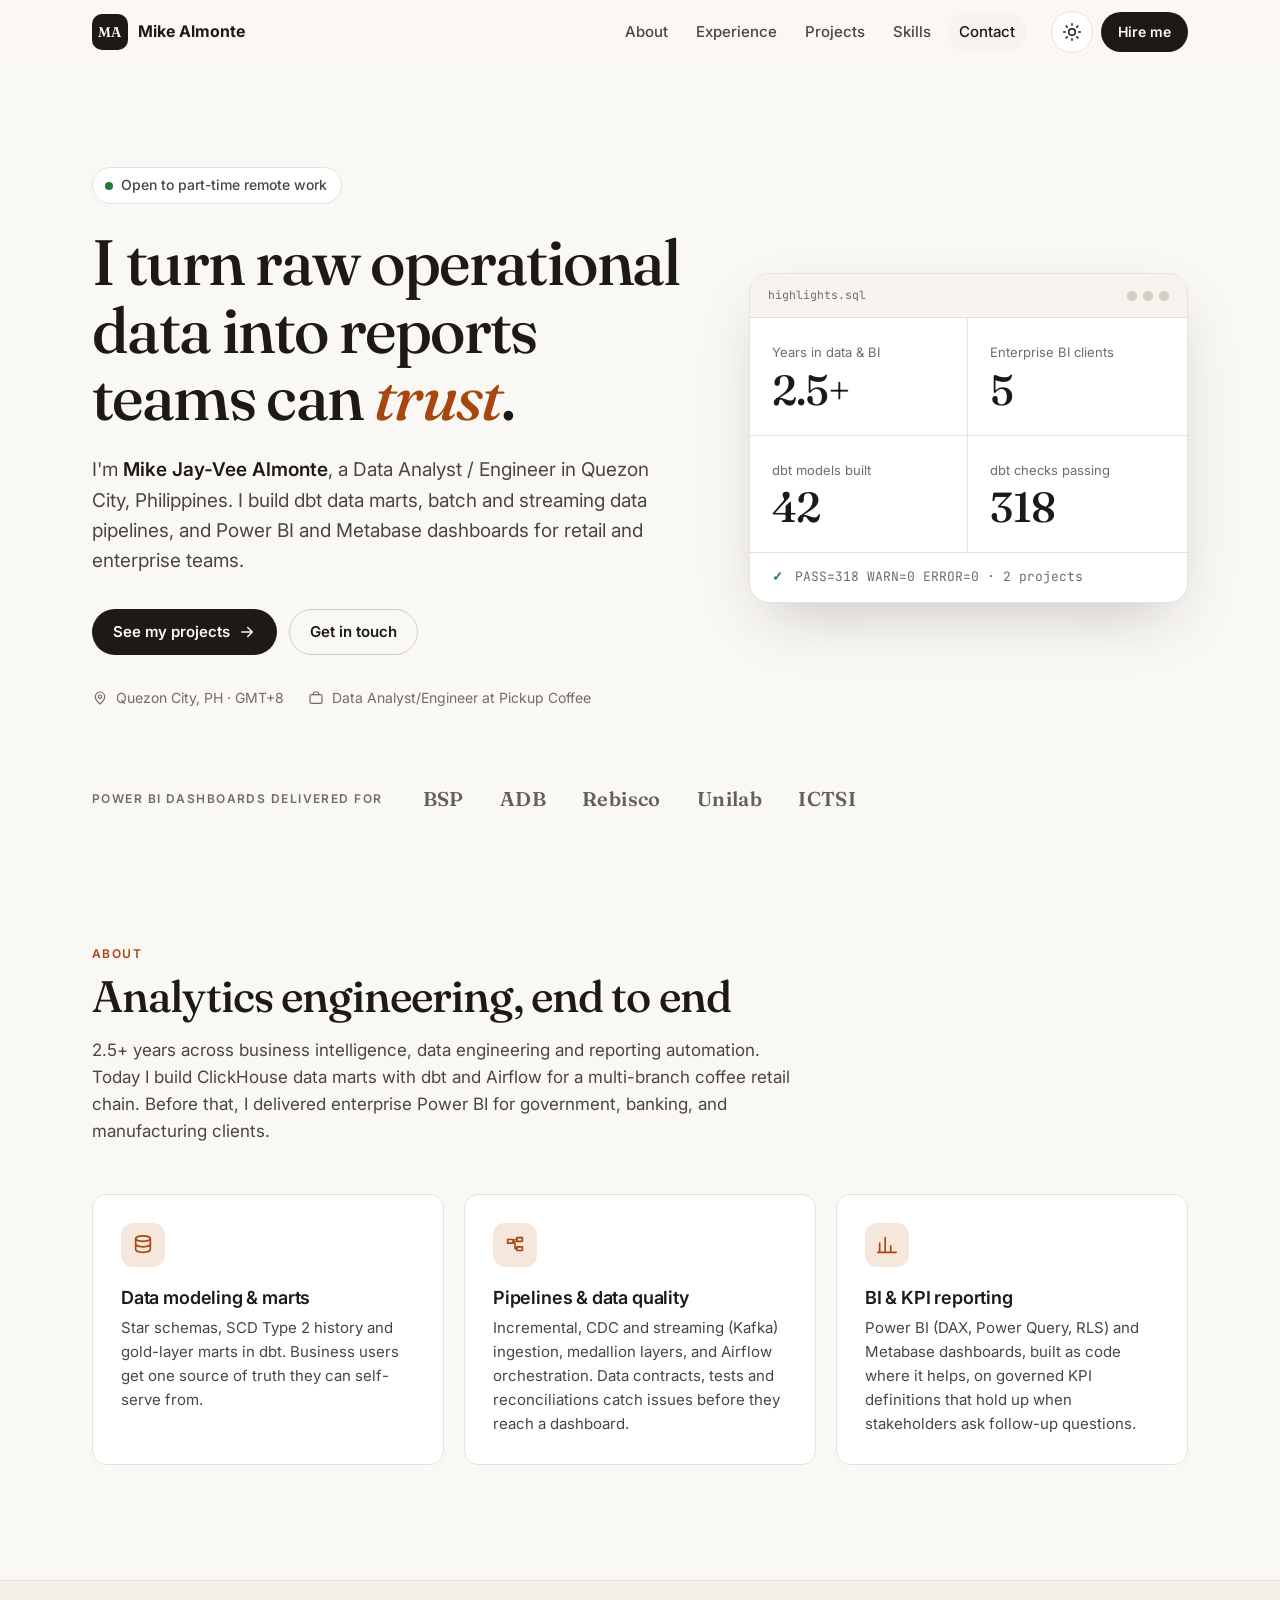
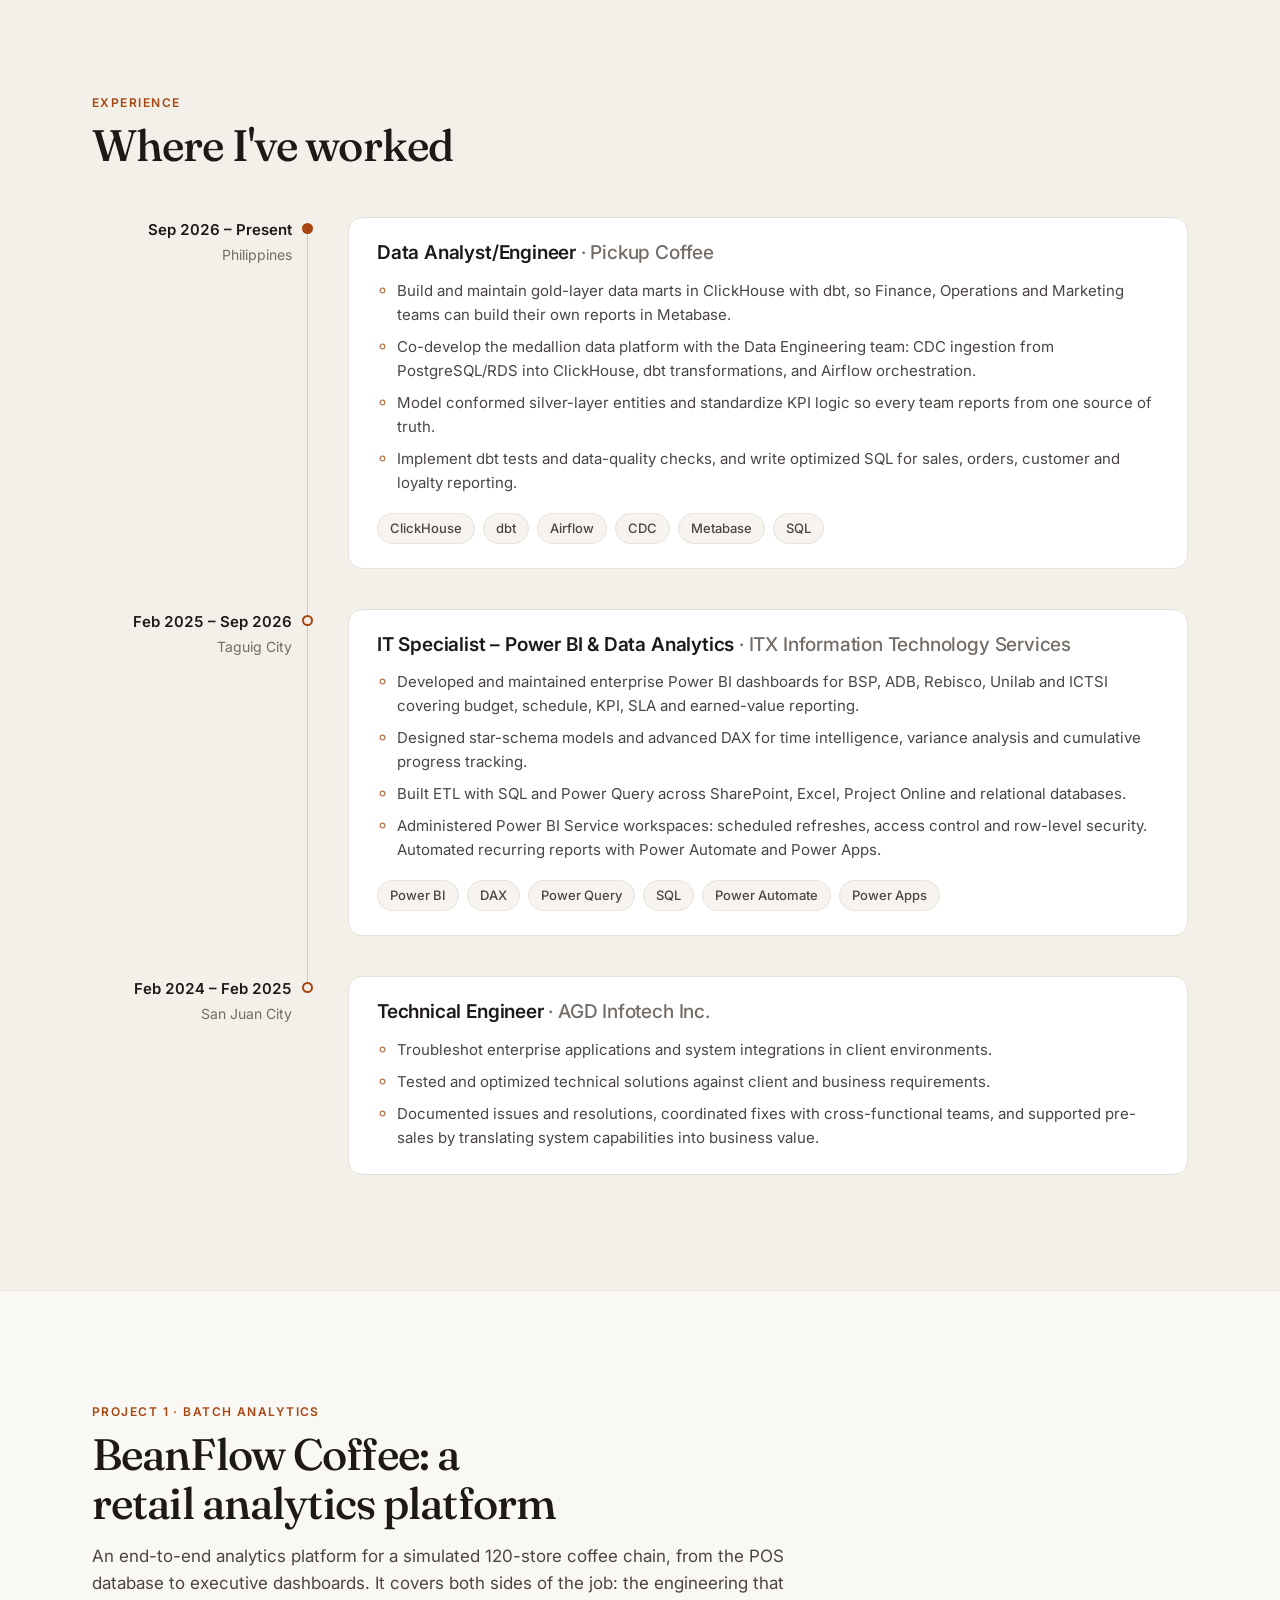
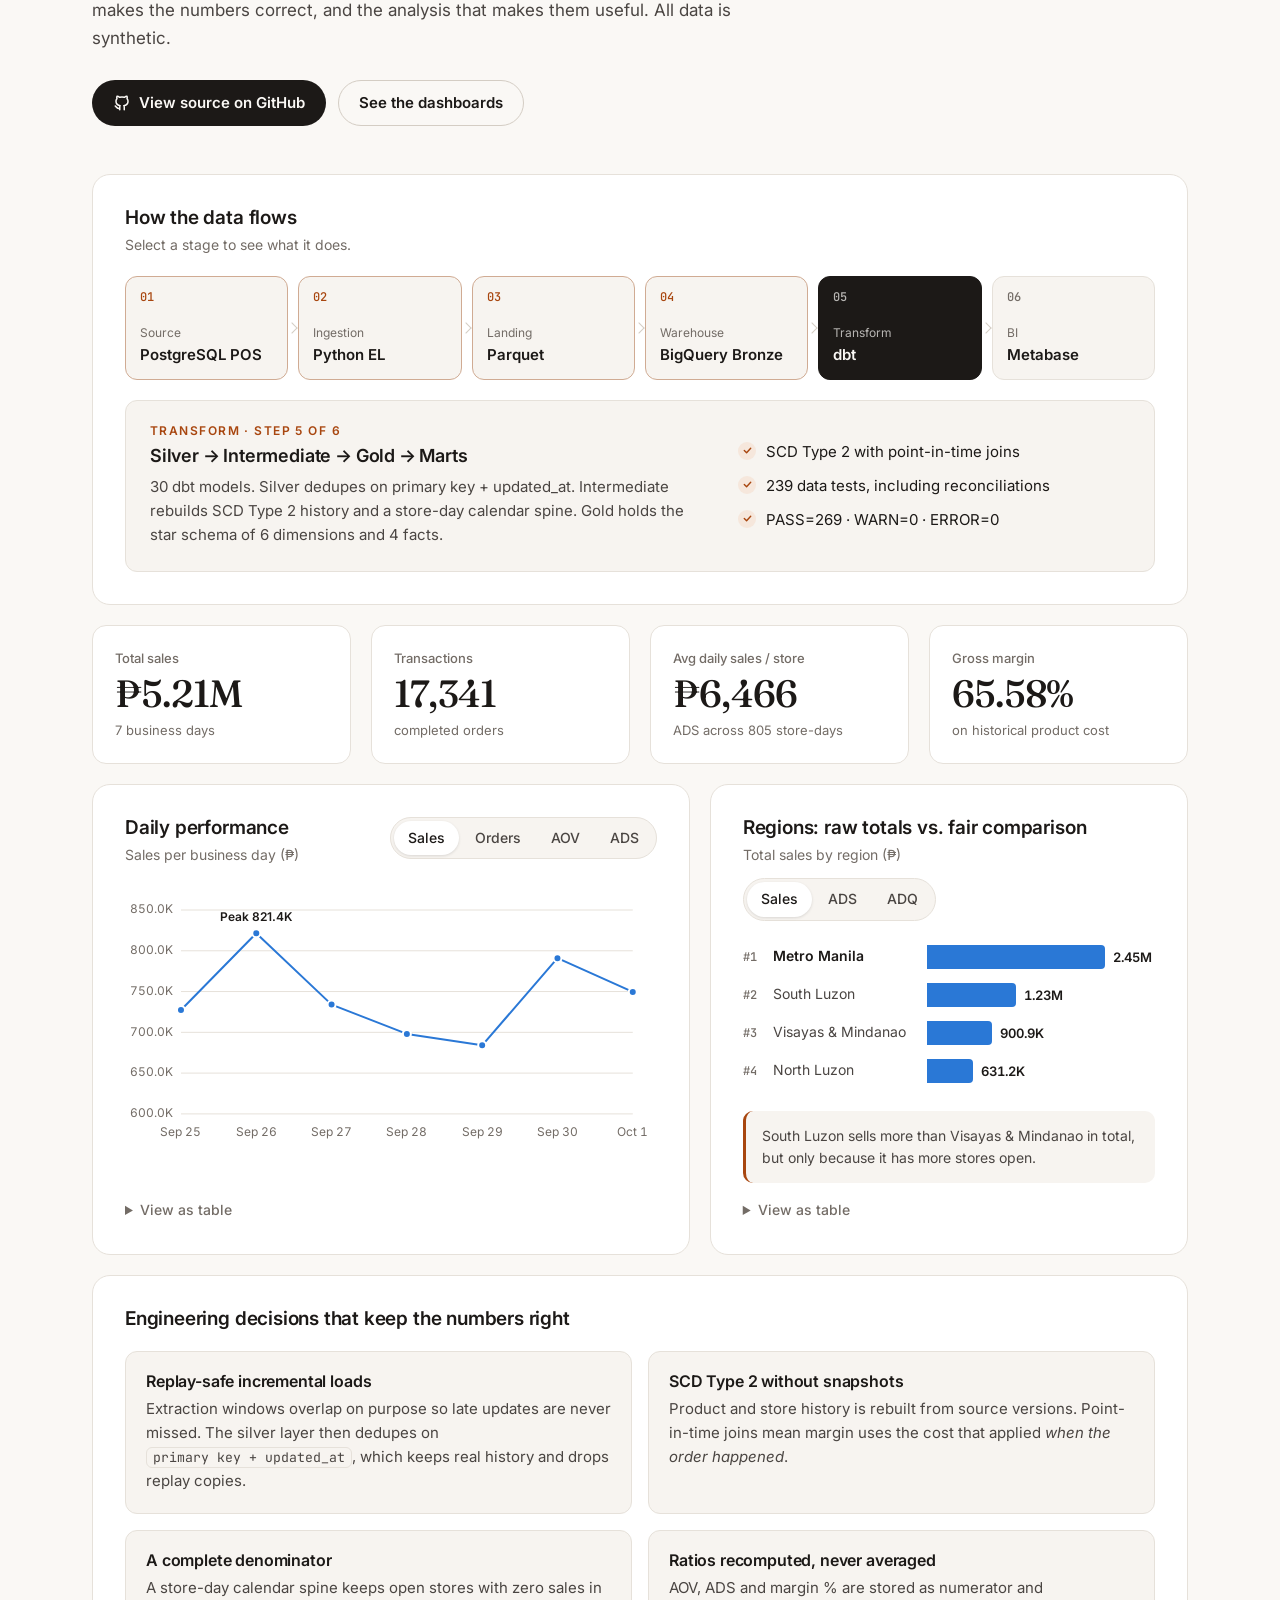
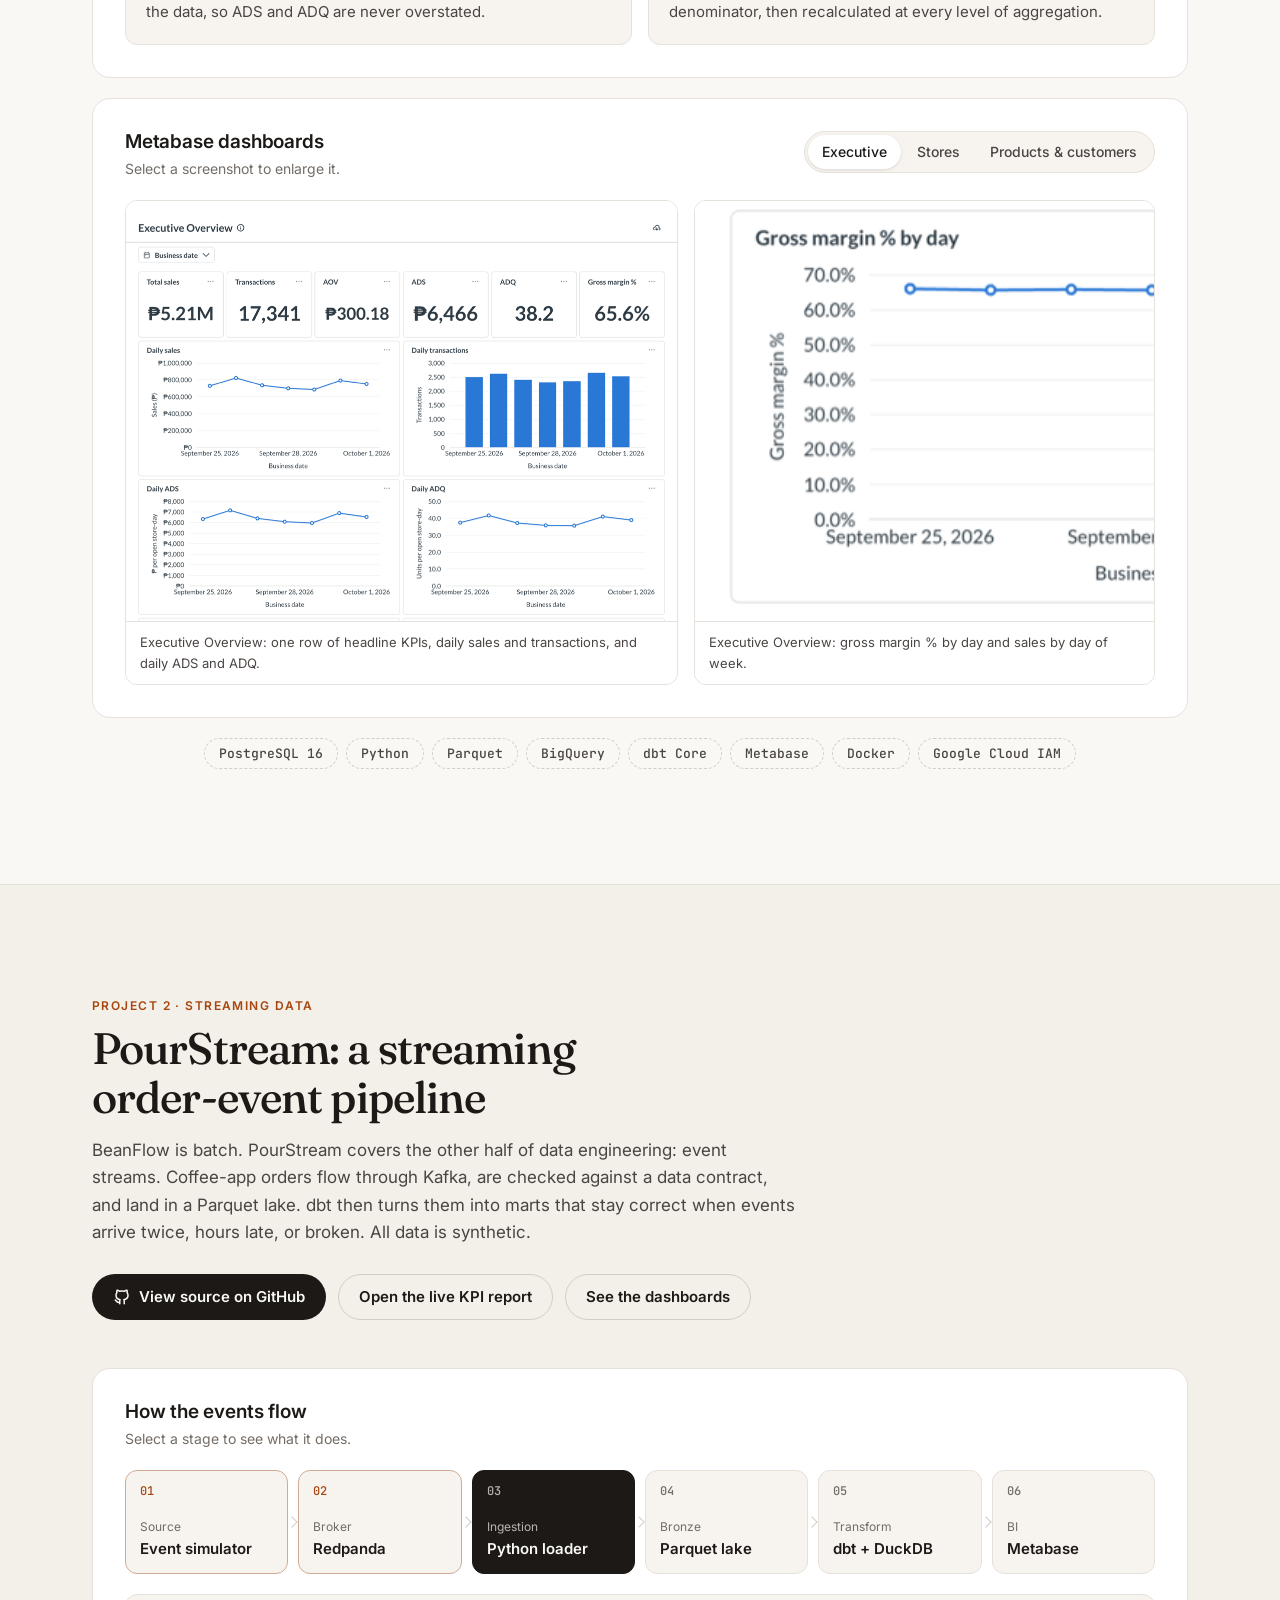
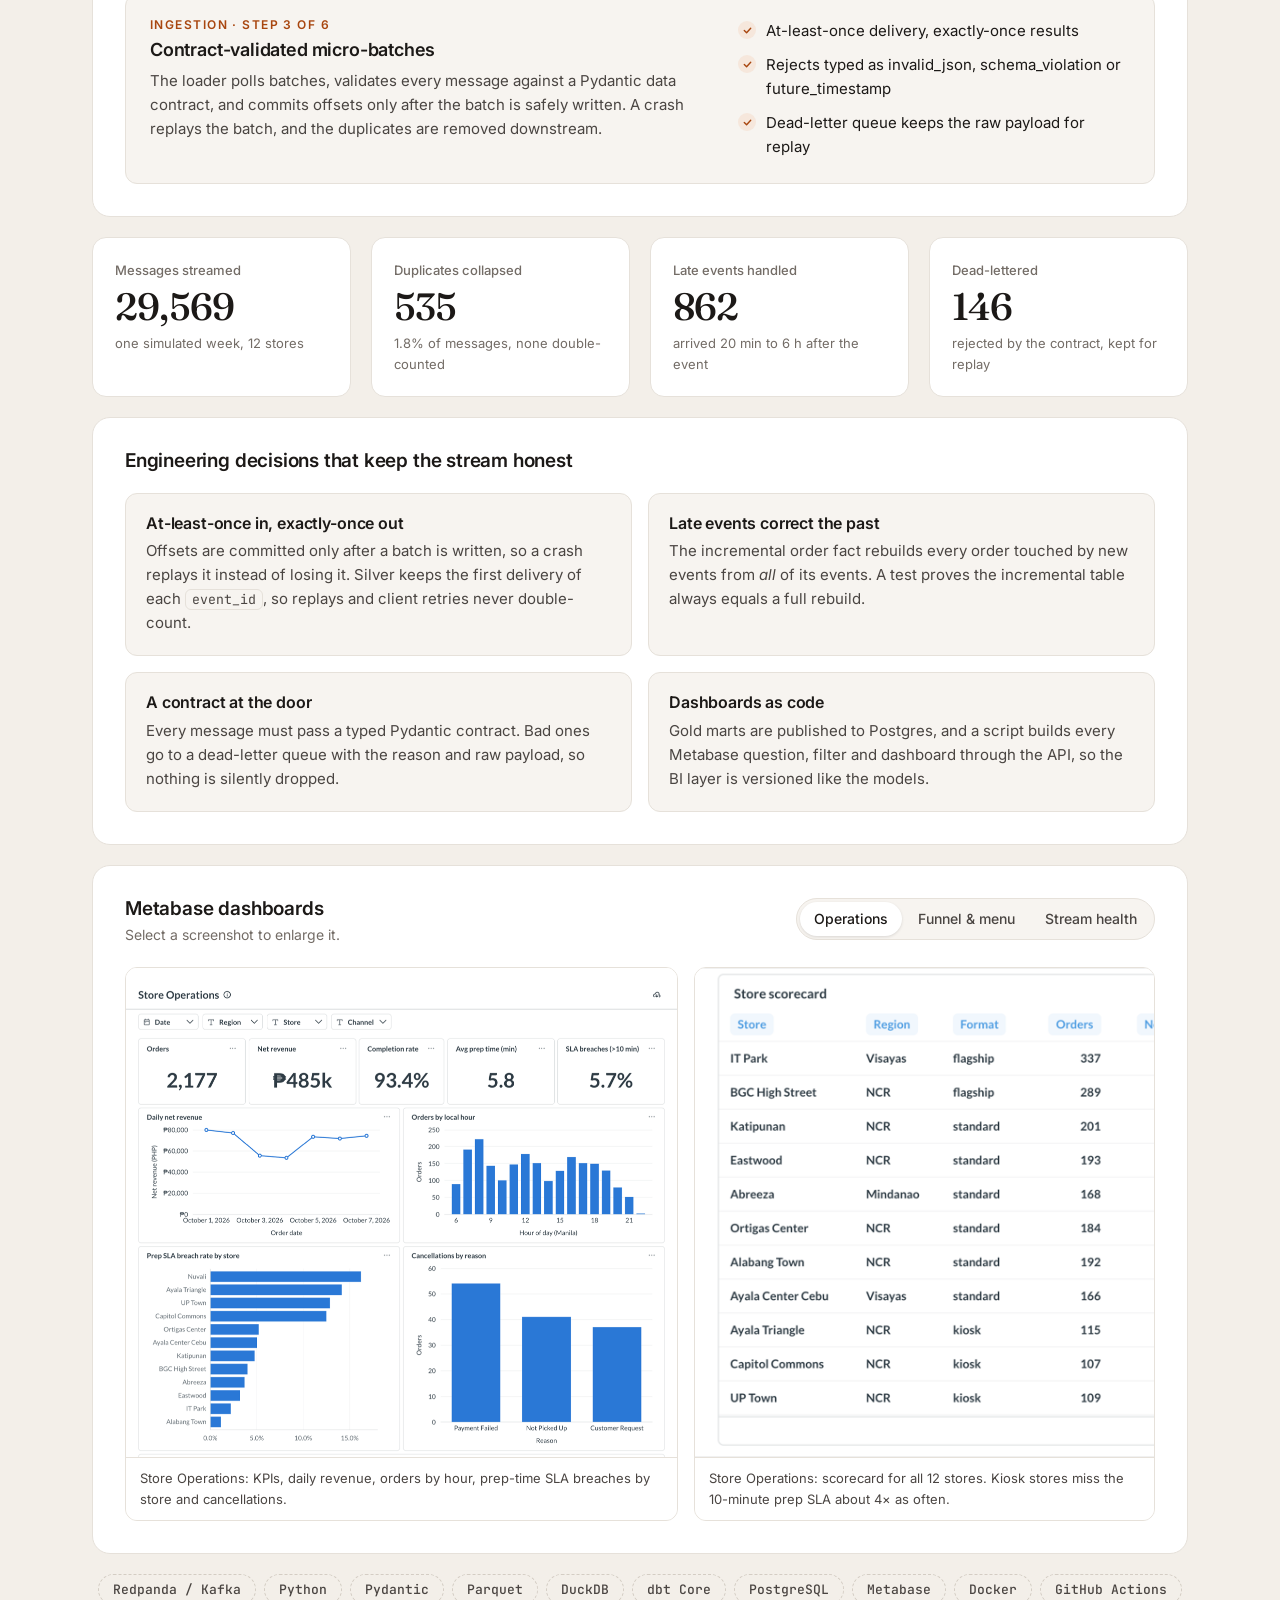
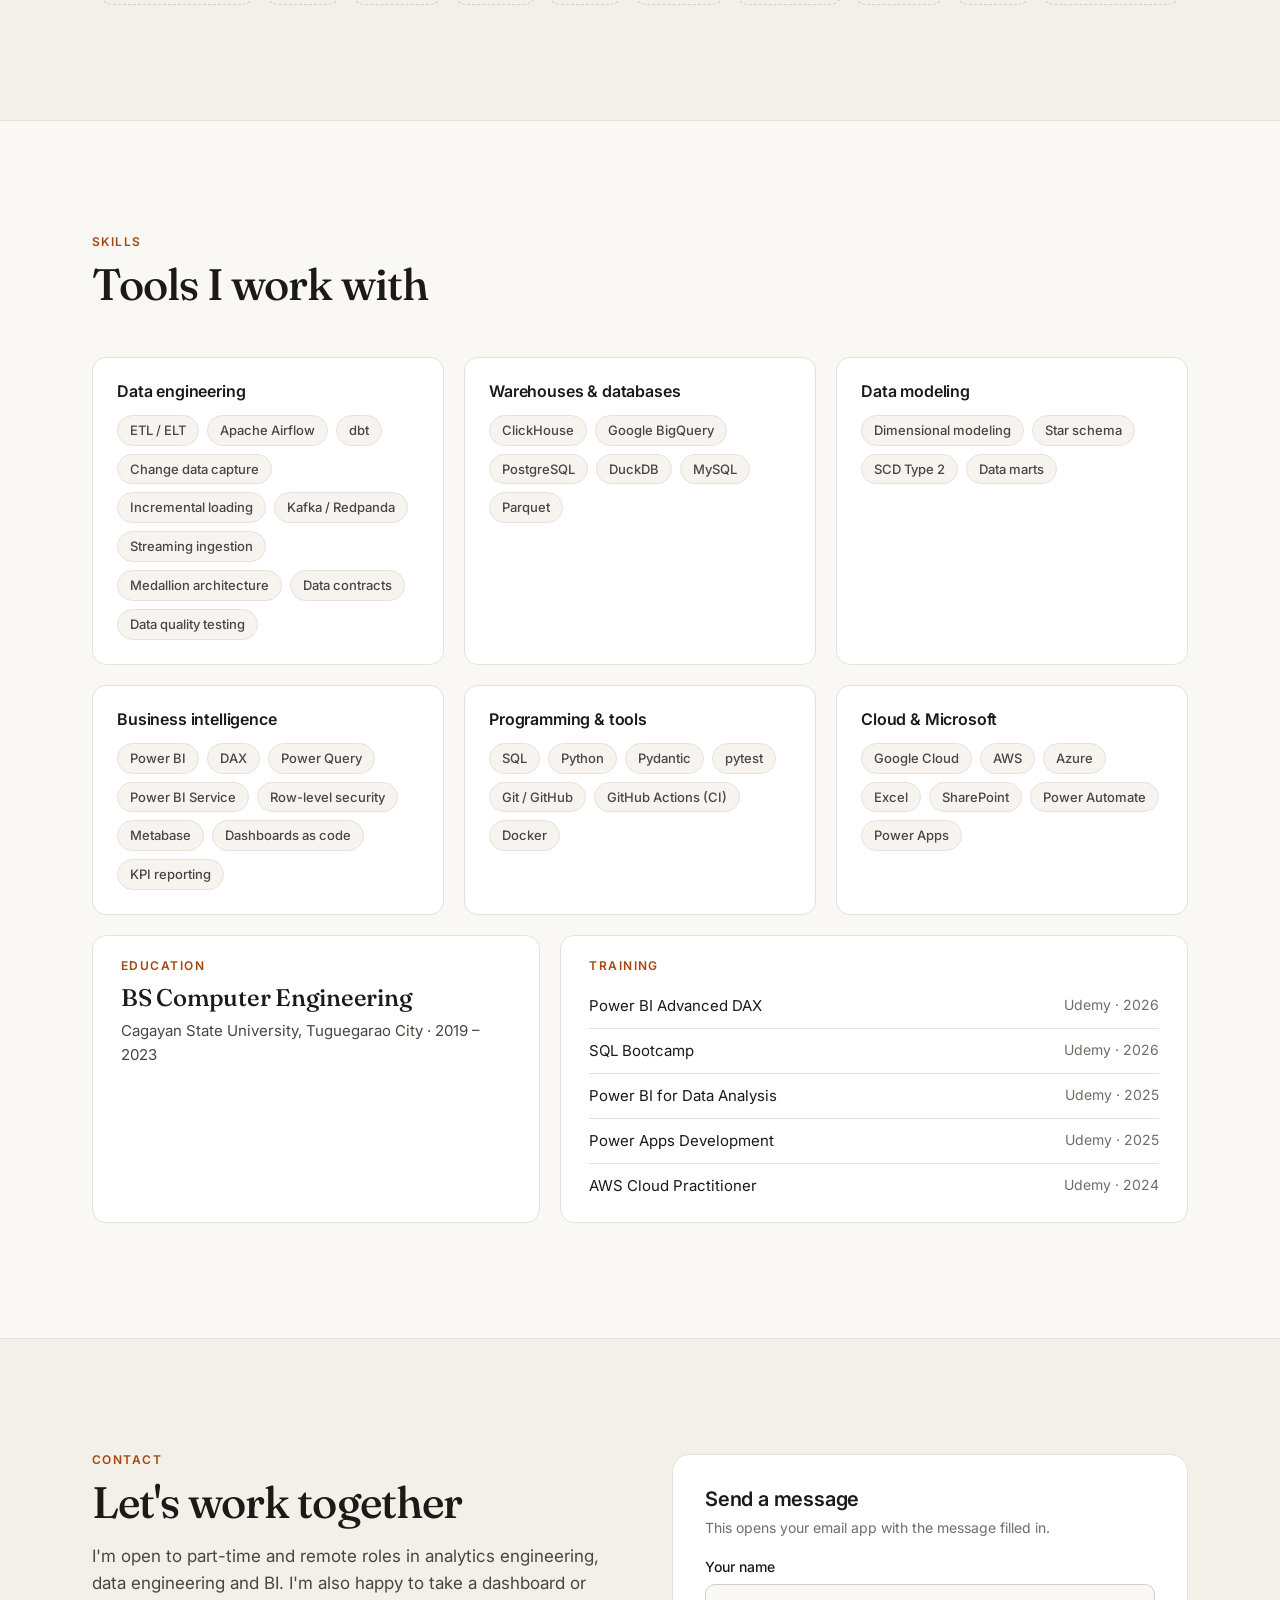
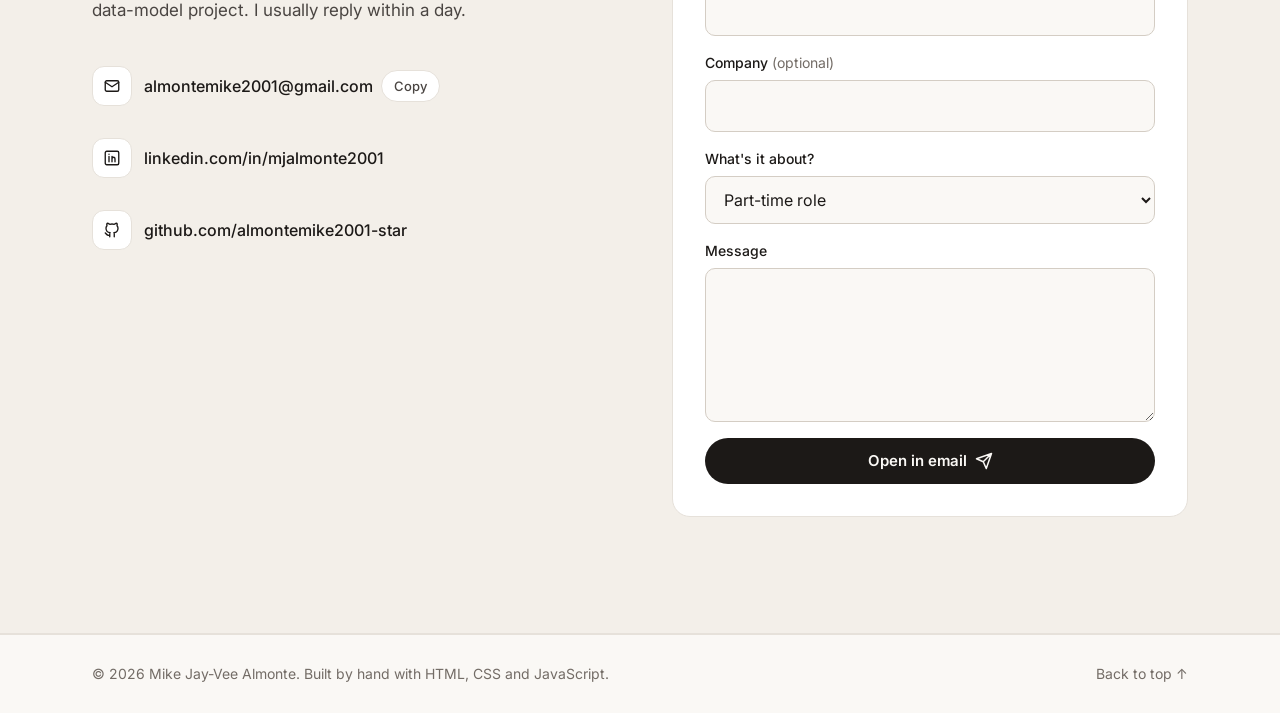
==== index.html @ 5180a10f "feat: reflect streaming project and dashboards-as-code across the site - Hero highlights now cover b" ====
<!doctype html>
<html lang="en">
<head>
  <meta charset="utf-8">
  <meta name="viewport" content="width=device-width, initial-scale=1">
  <title>Mike Jay-Vee Almonte · Data Analyst / Engineer</title>
  <meta name="description" content="Data Analyst / Engineer in Quezon City, Philippines. I build dbt data marts, batch and streaming data pipelines, and Power BI / Metabase dashboards for retail and enterprise teams. Open to part-time remote work.">
  <meta name="author" content="Mike Jay-Vee Almonte">
  <meta name="theme-color" content="#faf8f5" media="(prefers-color-scheme: light)">
  <meta name="theme-color" content="#121110" media="(prefers-color-scheme: dark)">

  <meta property="og:type" content="website">
  <meta property="og:title" content="Mike Jay-Vee Almonte · Data Analyst / Engineer">
  <meta property="og:description" content="I build dbt data marts, batch and streaming data pipelines, and BI dashboards that teams can trust.">
  <meta property="og:image" content="assets/img/executive-overview-1.png">
  <meta name="twitter:card" content="summary_large_image">

  <link rel="icon" href="assets/favicon.svg" type="image/svg+xml">
  <link rel="preconnect" href="https://fonts.googleapis.com">
  <link rel="preconnect" href="https://fonts.gstatic.com" crossorigin>
  <link href="https://fonts.googleapis.com/css2?family=Fraunces:opsz,wght@9..144,500;9..144,600&family=Inter:wght@400;500;600;700&family=JetBrains+Mono:wght@400;500&display=swap" rel="stylesheet">
  <link rel="stylesheet" href="assets/css/style.css">

  <!-- Apply saved theme before paint to avoid a flash -->
  <script>
    try { var t = localStorage.getItem('theme'); if (t) document.documentElement.setAttribute('data-theme', t); } catch (e) {}
  </script>

  <script type="application/ld+json">
  {
    "@context": "https://schema.org",
    "@type": "Person",
    "name": "Mike Jay-Vee Almonte",
    "jobTitle": "Data Analyst / Data Engineer",
    "address": { "@type": "PostalAddress", "addressLocality": "Quezon City", "addressCountry": "PH" },
    "email": "mailto:almontemike2001@gmail.com",
    "sameAs": [
      "https://linkedin.com/in/mjalmonte2001",
      "https://github.com/almontemike2001-star"
    ],
    "knowsAbout": ["SQL", "dbt", "Power BI", "DAX", "BigQuery", "ClickHouse", "PostgreSQL", "DuckDB", "Python", "Airflow", "Kafka", "Metabase", "Data modeling", "Data contracts"]
  }
  </script>
</head>
<body>
  <a class="skip-link" href="#main">Skip to content</a>

  <!-- ============ Header ============ -->
  <header class="site-header" id="top">
    <nav class="nav container" aria-label="Main">
      <a class="brand" href="#top" aria-label="Mike Jay-Vee Almonte, back to top">
        <span class="brand-mark" aria-hidden="true">MA</span>
        <span class="brand-name">Mike Almonte</span>
      </a>

      <ul class="nav-links" id="nav-links">
        <li><a href="#about">About</a></li>
        <li><a href="#experience">Experience</a></li>
        <li><a href="#project">Projects</a></li>
        <li><a href="#skills">Skills</a></li>
        <li><a href="#contact">Contact</a></li>
      </ul>

      <div class="nav-actions">
        <button class="icon-btn" id="theme-toggle" type="button" aria-label="Switch color theme">
          <svg class="icon-sun" viewBox="0 0 24 24" aria-hidden="true"><circle cx="12" cy="12" r="4"/><path d="M12 2v2M12 20v2M4.93 4.93l1.41 1.41M17.66 17.66l1.41 1.41M2 12h2M20 12h2M4.93 19.07l1.41-1.41M17.66 6.34l1.41-1.41"/></svg>
          <svg class="icon-moon" viewBox="0 0 24 24" aria-hidden="true"><path d="M21 12.79A9 9 0 1 1 11.21 3 7 7 0 0 0 21 12.79z"/></svg>
        </button>
        <a class="btn btn-sm btn-primary nav-cta" href="#contact">Hire me</a>
        <button class="icon-btn menu-btn" id="menu-toggle" type="button" aria-label="Open menu" aria-expanded="false" aria-controls="nav-links">
          <svg viewBox="0 0 24 24" aria-hidden="true"><path class="l1" d="M4 7h16"/><path class="l2" d="M4 12h16"/><path class="l3" d="M4 17h16"/></svg>
        </button>
      </div>
    </nav>
  </header>

  <main id="main">

    <!-- ============ Hero ============ -->
    <section class="hero container" aria-labelledby="hero-title">
      <div class="hero-copy">
        <p class="status-pill"><span class="dot" aria-hidden="true"></span> Open to part-time remote work</p>
        <h1 id="hero-title">I turn raw operational data into reports teams can&nbsp;<em>trust</em>.</h1>
        <p class="lead">
          I'm <strong>Mike Jay-Vee Almonte</strong>, a Data Analyst / Engineer in Quezon City, Philippines.
          I build dbt data marts, batch and streaming data pipelines, and Power BI and Metabase dashboards for retail and enterprise teams.
        </p>
        <div class="hero-ctas">
          <a class="btn btn-primary" href="#project">See my projects
            <svg viewBox="0 0 24 24" aria-hidden="true"><path d="M5 12h14M13 6l6 6-6 6"/></svg>
          </a>
          <a class="btn btn-ghost" href="#contact">Get in touch</a>
        </div>
        <ul class="hero-meta" aria-label="Quick facts">
          <li><svg viewBox="0 0 24 24" aria-hidden="true"><path d="M12 21s-7-6.2-7-11a7 7 0 0 1 14 0c0 4.8-7 11-7 11z"/><circle cx="12" cy="10" r="2.5"/></svg>Quezon City, PH · GMT+8</li>
          <li><svg viewBox="0 0 24 24" aria-hidden="true"><rect x="3" y="7" width="18" height="13" rx="2"/><path d="M8 7V5a2 2 0 0 1 2-2h4a2 2 0 0 1 2 2v2"/></svg>Data Analyst/Engineer at Pickup Coffee</li>
        </ul>
      </div>

      <aside class="hero-card" aria-label="Highlights">
        <div class="hero-card-head">
          <span class="mono">highlights.sql</span>
          <span class="window-dots" aria-hidden="true"><i></i><i></i><i></i></span>
        </div>
        <dl class="stat-grid">
          <div class="stat"><dt>Years in data &amp; BI</dt><dd><span data-count="2.5" data-decimals="1">2.5</span>+</dd></div>
          <div class="stat"><dt>Enterprise BI clients</dt><dd><span data-count="5">5</span></dd></div>
          <div class="stat"><dt>dbt models built</dt><dd><span data-count="42">42</span></dd></div>
          <div class="stat"><dt>dbt checks passing</dt><dd><span data-count="318">318</span></dd></div>
        </dl>
        <p class="hero-card-foot mono"><span class="ok">✓</span> PASS=318 WARN=0 ERROR=0 · 2 projects</p>
      </aside>
    </section>

    <!-- Client strip -->
    <section class="clients container" aria-label="Organizations I've built dashboards for">
      <p class="eyebrow">Power BI dashboards delivered for</p>
      <ul class="client-list">
        <li>BSP</li><li>ADB</li><li>Rebisco</li><li>Unilab</li><li>ICTSI</li>
      </ul>
    </section>

    <!-- ============ About ============ -->
    <section class="section container" id="about" aria-labelledby="about-title">
      <div class="section-head reveal">
        <p class="eyebrow">About</p>
        <h2 id="about-title">Analytics engineering, end to end</h2>
        <p class="section-sub">
          2.5+ years across business intelligence, data engineering and reporting automation.
          Today I build ClickHouse data marts with dbt and Airflow for a multi-branch coffee retail chain.
          Before that, I delivered enterprise Power BI for government, banking, and manufacturing clients.
        </p>
      </div>

      <div class="cards-3">
        <article class="card reveal">
          <div class="card-icon" aria-hidden="true">
            <svg viewBox="0 0 24 24"><ellipse cx="12" cy="5" rx="8" ry="3"/><path d="M4 5v6c0 1.7 3.6 3 8 3s8-1.3 8-3V5"/><path d="M4 11v6c0 1.7 3.6 3 8 3s8-1.3 8-3v-6"/></svg>
          </div>
          <h3>Data modeling &amp; marts</h3>
          <p>Star schemas, SCD Type 2 history and gold-layer marts in dbt. Business users get one source of truth they can self-serve from.</p>
        </article>
        <article class="card reveal">
          <div class="card-icon" aria-hidden="true">
            <svg viewBox="0 0 24 24"><path d="M4 6h6v4H4zM14 14h6v4h-6zM14 4h6v4h-6z"/><path d="M10 8h2v8h2M12 6h2"/></svg>
          </div>
          <h3>Pipelines &amp; data quality</h3>
          <p>Incremental, CDC and streaming (Kafka) ingestion, medallion layers, and Airflow orchestration. Data contracts, tests and reconciliations catch issues before they reach a dashboard.</p>
        </article>
        <article class="card reveal">
          <div class="card-icon" aria-hidden="true">
            <svg viewBox="0 0 24 24"><path d="M4 20V10M10 20V4M16 20v-7M22 20H2"/></svg>
          </div>
          <h3>BI &amp; KPI reporting</h3>
          <p>Power BI (DAX, Power Query, RLS) and Metabase dashboards, built as code where it helps, on governed KPI definitions that hold up when stakeholders ask follow-up questions.</p>
        </article>
      </div>
    </section>

    <!-- ============ Experience ============ -->
    <section class="section section-alt" id="experience" aria-labelledby="exp-title">
      <div class="container">
        <div class="section-head reveal">
          <p class="eyebrow">Experience</p>
          <h2 id="exp-title">Where I've worked</h2>
        </div>

        <ol class="timeline">
          <li class="tl-item reveal">
            <div class="tl-meta">
              <span class="tl-date">Sep 2026 – Present</span>
              <span class="tl-place">Philippines</span>
            </div>
            <div class="tl-body">
              <h3>Data Analyst/Engineer <span class="at">· Pickup Coffee</span></h3>
              <ul>
                <li>Build and maintain gold-layer data marts in ClickHouse with dbt, so Finance, Operations and Marketing teams can build their own reports in Metabase.</li>
                <li>Co-develop the medallion data platform with the Data Engineering team: CDC ingestion from PostgreSQL/RDS into ClickHouse, dbt transformations, and Airflow orchestration.</li>
                <li>Model conformed silver-layer entities and standardize KPI logic so every team reports from one source of truth.</li>
                <li>Implement dbt tests and data-quality checks, and write optimized SQL for sales, orders, customer and loyalty reporting.</li>
              </ul>
              <ul class="tags" aria-label="Stack">
                <li>ClickHouse</li><li>dbt</li><li>Airflow</li><li>CDC</li><li>Metabase</li><li>SQL</li>
              </ul>
            </div>
          </li>

          <li class="tl-item reveal">
            <div class="tl-meta">
              <span class="tl-date">Feb 2025 – Sep 2026</span>
              <span class="tl-place">Taguig City</span>
            </div>
            <div class="tl-body">
              <h3>IT Specialist – Power BI &amp; Data Analytics <span class="at">· ITX Information Technology Services</span></h3>
              <ul>
                <li>Developed and maintained enterprise Power BI dashboards for BSP, ADB, Rebisco, Unilab and ICTSI covering budget, schedule, KPI, SLA and earned-value reporting.</li>
                <li>Designed star-schema models and advanced DAX for time intelligence, variance analysis and cumulative progress tracking.</li>
                <li>Built ETL with SQL and Power Query across SharePoint, Excel, Project Online and relational databases.</li>
                <li>Administered Power BI Service workspaces: scheduled refreshes, access control and row-level security. Automated recurring reports with Power Automate and Power Apps.</li>
              </ul>
              <ul class="tags" aria-label="Stack">
                <li>Power BI</li><li>DAX</li><li>Power Query</li><li>SQL</li><li>Power Automate</li><li>Power Apps</li>
              </ul>
            </div>
          </li>

          <li class="tl-item reveal">
            <div class="tl-meta">
              <span class="tl-date">Feb 2024 – Feb 2025</span>
              <span class="tl-place">San Juan City</span>
            </div>
            <div class="tl-body">
              <h3>Technical Engineer <span class="at">· AGD Infotech Inc.</span></h3>
              <ul>
                <li>Troubleshot enterprise applications and system integrations in client environments.</li>
                <li>Tested and optimized technical solutions against client and business requirements.</li>
                <li>Documented issues and resolutions, coordinated fixes with cross-functional teams, and supported pre-sales by translating system capabilities into business value.</li>
              </ul>
            </div>
          </li>
        </ol>
      </div>
    </section>

    <!-- ============ Featured project ============ -->
    <section class="section container" id="project" aria-labelledby="project-title">
      <div class="section-head reveal">
        <p class="eyebrow">Project 1 · Batch analytics</p>
        <h2 id="project-title">BeanFlow Coffee: a retail analytics platform</h2>
        <p class="section-sub">
          An end-to-end analytics platform for a simulated 120-store coffee chain, from the POS database to executive dashboards.
          It covers both sides of the job: the engineering that makes the numbers correct, and the analysis that makes them useful.
          All data is synthetic.
        </p>
        <div class="project-links">
          <a class="btn btn-primary" href="https://github.com/almontemike2001-star/retail-analytics-platform" target="_blank" rel="noopener">
            <svg viewBox="0 0 24 24" aria-hidden="true"><path d="M9 19c-4.3 1.4-4.3-2.5-6-3m12 5v-3.5c0-1 .1-1.4-.5-2 2.8-.3 5.5-1.4 5.5-6a4.6 4.6 0 0 0-1.3-3.2 4.2 4.2 0 0 0-.1-3.2s-1.1-.3-3.5 1.3a12 12 0 0 0-6.2 0C6.5 2.8 5.4 3.1 5.4 3.1a4.2 4.2 0 0 0-.1 3.2A4.6 4.6 0 0 0 4 9.5c0 4.6 2.7 5.7 5.5 6-.6.6-.6 1.2-.5 2V21"/></svg>
            View source on GitHub
          </a>
          <a class="btn btn-ghost" href="#dashboards">See the dashboards</a>
        </div>
      </div>

      <!-- Pipeline -->
      <div class="panel reveal">
        <div class="panel-head">
          <h3>How the data flows</h3>
          <p class="hint">Select a stage to see what it does.</p>
        </div>
        <div class="pipeline" role="tablist" aria-label="Pipeline stages" id="pipeline"></div>
        <div class="stage-detail" id="stage-detail" role="tabpanel" aria-live="polite"></div>
      </div>

      <!-- KPI tiles -->
      <div class="kpi-row reveal" aria-label="Validated results, 25 Sep – 1 Oct 2026">
        <div class="kpi"><span class="kpi-label">Total sales</span><span class="kpi-value" data-count="5.21" data-decimals="2" data-prefix="₱" data-suffix="M">₱5.21M</span><span class="kpi-note">7 business days</span></div>
        <div class="kpi"><span class="kpi-label">Transactions</span><span class="kpi-value" data-count="17341" data-format="int">17,341</span><span class="kpi-note">completed orders</span></div>
        <div class="kpi"><span class="kpi-label">Avg daily sales / store</span><span class="kpi-value" data-count="6466" data-format="int" data-prefix="₱">₱6,466</span><span class="kpi-note">ADS across 805 store-days</span></div>
        <div class="kpi"><span class="kpi-label">Gross margin</span><span class="kpi-value" data-count="65.58" data-decimals="2" data-suffix="%">65.58%</span><span class="kpi-note">on historical product cost</span></div>
      </div>

      <!-- Charts -->
      <div class="chart-grid">
        <figure class="panel chart-card reveal" id="trend-card">
          <div class="panel-head chart-head">
            <figcaption>
              <h3>Daily performance</h3>
              <p class="hint" id="trend-sub">Sales per business day (₱)</p>
            </figcaption>
            <div class="seg" role="group" aria-label="Metric" id="trend-metric">
              <button type="button" data-metric="sales" aria-pressed="true">Sales</button>
              <button type="button" data-metric="tx" aria-pressed="false">Orders</button>
              <button type="button" data-metric="aov" aria-pressed="false">AOV</button>
              <button type="button" data-metric="ads" aria-pressed="false">ADS</button>
            </div>
          </div>
          <div class="chart" id="trend-chart"></div>
          <details class="table-view">
            <summary>View as table</summary>
            <div class="table-wrap"><table id="trend-table"></table></div>
          </details>
        </figure>

        <figure class="panel chart-card reveal" id="region-card">
          <div class="panel-head chart-head">
            <figcaption>
              <h3>Regions: raw totals vs. fair comparison</h3>
              <p class="hint" id="region-sub">Total sales by region (₱)</p>
            </figcaption>
            <div class="seg" role="group" aria-label="Metric" id="region-metric">
              <button type="button" data-metric="sales" aria-pressed="true">Sales</button>
              <button type="button" data-metric="ads" aria-pressed="false">ADS</button>
              <button type="button" data-metric="adq" aria-pressed="false">ADQ</button>
            </div>
          </div>
          <div class="chart" id="region-chart"></div>
          <p class="chart-insight" id="region-insight"></p>
          <details class="table-view">
            <summary>View as table</summary>
            <div class="table-wrap"><table id="region-table"></table></div>
          </details>
        </figure>
      </div>

      <!-- Decisions -->
      <div class="panel reveal">
        <div class="panel-head"><h3>Engineering decisions that keep the numbers right</h3></div>
        <div class="decisions">
          <div class="decision">
            <h4>Replay-safe incremental loads</h4>
            <p>Extraction windows overlap on purpose so late updates are never missed. The silver layer then dedupes on <code>primary key + updated_at</code>, which keeps real history and drops replay copies.</p>
          </div>
          <div class="decision">
            <h4>SCD Type 2 without snapshots</h4>
            <p>Product and store history is rebuilt from source versions. Point-in-time joins mean margin uses the cost that applied <em>when the order happened</em>.</p>
          </div>
          <div class="decision">
            <h4>A complete denominator</h4>
            <p>A store-day calendar spine keeps open stores with zero sales in the data, so ADS and ADQ are never overstated.</p>
          </div>
          <div class="decision">
            <h4>Ratios recomputed, never averaged</h4>
            <p>AOV, ADS and margin % are stored as numerator and denominator, then recalculated at every level of aggregation.</p>
          </div>
        </div>
      </div>

      <!-- Dashboards -->
      <div class="panel reveal" id="dashboards">
        <div class="panel-head chart-head">
          <div>
            <h3>Metabase dashboards</h3>
            <p class="hint">Select a screenshot to enlarge it.</p>
          </div>
          <div class="seg" role="tablist" aria-label="Dashboard" id="gallery-tabs">
            <button type="button" role="tab" data-tab="exec" aria-selected="true">Executive</button>
            <button type="button" role="tab" data-tab="store" aria-selected="false">Stores</button>
            <button type="button" role="tab" data-tab="product" aria-selected="false">Products &amp; customers</button>
          </div>
        </div>
        <div class="gallery" id="gallery"></div>
      </div>

      <!-- Stack -->
      <div class="stack-strip reveal" aria-label="Project stack">
        <span>PostgreSQL 16</span><span>Python</span><span>Parquet</span><span>BigQuery</span><span>dbt Core</span><span>Metabase</span><span>Docker</span><span>Google Cloud IAM</span>
      </div>
    </section>

    <!-- ============ Project 2: PourStream ============ -->
    <section class="section section-alt" id="pourstream" aria-labelledby="ps-title">
      <div class="container">
        <div class="section-head reveal">
          <p class="eyebrow">Project 2 · Streaming data</p>
          <h2 id="ps-title">PourStream: a streaming order-event pipeline</h2>
          <p class="section-sub">
            BeanFlow is batch. PourStream covers the other half of data engineering: event streams.
            Coffee-app orders flow through Kafka, are checked against a data contract, and land in a Parquet lake.
            dbt then turns them into marts that stay correct when events arrive twice, hours late, or broken.
            All data is synthetic.
          </p>
          <div class="project-links">
            <a class="btn btn-primary" href="https://github.com/almontemike2001-star/pourstream-event-pipeline" target="_blank" rel="noopener">
              <svg viewBox="0 0 24 24" aria-hidden="true"><path d="M9 19c-4.3 1.4-4.3-2.5-6-3m12 5v-3.5c0-1 .1-1.4-.5-2 2.8-.3 5.5-1.4 5.5-6a4.6 4.6 0 0 0-1.3-3.2 4.2 4.2 0 0 0-.1-3.2s-1.1-.3-3.5 1.3a12 12 0 0 0-6.2 0C6.5 2.8 5.4 3.1 5.4 3.1a4.2 4.2 0 0 0-.1 3.2A4.6 4.6 0 0 0 4 9.5c0 4.6 2.7 5.7 5.5 6-.6.6-.6 1.2-.5 2V21"/></svg>
              View source on GitHub
            </a>
            <a class="btn btn-ghost" href="https://almontemike2001-star.github.io/pourstream-event-pipeline/kpi_report.html" target="_blank" rel="noopener">Open the live KPI report</a>
            <a class="btn btn-ghost" href="#ps-dashboards">See the dashboards</a>
          </div>
        </div>

        <!-- Pipeline -->
        <div class="panel reveal">
          <div class="panel-head">
            <h3>How the events flow</h3>
            <p class="hint">Select a stage to see what it does.</p>
          </div>
          <div class="pipeline" role="tablist" aria-label="PourStream pipeline stages" id="ps-pipeline"></div>
          <div class="stage-detail" id="ps-stage-detail" role="tabpanel" aria-live="polite"></div>
        </div>

        <!-- KPI tiles -->
        <div class="kpi-row reveal" aria-label="Stream quality for one simulated week">
          <div class="kpi"><span class="kpi-label">Messages streamed</span><span class="kpi-value" data-count="29569" data-format="int">29,569</span><span class="kpi-note">one simulated week, 12 stores</span></div>
          <div class="kpi"><span class="kpi-label">Duplicates collapsed</span><span class="kpi-value" data-count="535" data-format="int">535</span><span class="kpi-note">1.8% of messages, none double-counted</span></div>
          <div class="kpi"><span class="kpi-label">Late events handled</span><span class="kpi-value" data-count="862" data-format="int">862</span><span class="kpi-note">arrived 20 min to 6 h after the event</span></div>
          <div class="kpi"><span class="kpi-label">Dead-lettered</span><span class="kpi-value" data-count="146" data-format="int">146</span><span class="kpi-note">rejected by the contract, kept for replay</span></div>
        </div>

        <!-- Decisions -->
        <div class="panel reveal">
          <div class="panel-head"><h3>Engineering decisions that keep the stream honest</h3></div>
          <div class="decisions">
            <div class="decision">
              <h4>At-least-once in, exactly-once out</h4>
              <p>Offsets are committed only after a batch is written, so a crash replays it instead of losing it. Silver keeps the first delivery of each <code>event_id</code>, so replays and client retries never double-count.</p>
            </div>
            <div class="decision">
              <h4>Late events correct the past</h4>
              <p>The incremental order fact rebuilds every order touched by new events from <em>all</em> of its events. A test proves the incremental table always equals a full rebuild.</p>
            </div>
            <div class="decision">
              <h4>A contract at the door</h4>
              <p>Every message must pass a typed Pydantic contract. Bad ones go to a dead-letter queue with the reason and raw payload, so nothing is silently dropped.</p>
            </div>
            <div class="decision">
              <h4>Dashboards as code</h4>
              <p>Gold marts are published to Postgres, and a script builds every Metabase question, filter and dashboard through the API, so the BI layer is versioned like the models.</p>
            </div>
          </div>
        </div>

        <!-- Dashboards -->
        <div class="panel reveal" id="ps-dashboards">
          <div class="panel-head chart-head">
            <div>
              <h3>Metabase dashboards</h3>
              <p class="hint">Select a screenshot to enlarge it.</p>
            </div>
            <div class="seg" role="tablist" aria-label="PourStream dashboard" id="ps-gallery-tabs">
              <button type="button" role="tab" data-tab="ops" aria-selected="true">Operations</button>
              <button type="button" role="tab" data-tab="funnel" aria-selected="false">Funnel &amp; menu</button>
              <button type="button" role="tab" data-tab="health" aria-selected="false">Stream health</button>
            </div>
          </div>
          <div class="gallery" id="ps-gallery"></div>
        </div>

        <!-- Stack -->
        <div class="stack-strip reveal" aria-label="PourStream stack">
          <span>Redpanda / Kafka</span><span>Python</span><span>Pydantic</span><span>Parquet</span><span>DuckDB</span><span>dbt Core</span><span>PostgreSQL</span><span>Metabase</span><span>Docker</span><span>GitHub Actions</span>
        </div>
      </div>
    </section>

    <!-- ============ Skills ============ -->
    <section class="section" id="skills" aria-labelledby="skills-title">
      <div class="container">
        <div class="section-head reveal">
          <p class="eyebrow">Skills</p>
          <h2 id="skills-title">Tools I work with</h2>
        </div>
        <div class="skills-grid">
          <div class="skill-group reveal">
            <h3>Data engineering</h3>
            <ul class="chips"><li>ETL / ELT</li><li>Apache Airflow</li><li>dbt</li><li>Change data capture</li><li>Incremental loading</li><li>Kafka / Redpanda</li><li>Streaming ingestion</li><li>Medallion architecture</li><li>Data contracts</li><li>Data quality testing</li></ul>
          </div>
          <div class="skill-group reveal">
            <h3>Warehouses &amp; databases</h3>
            <ul class="chips"><li>ClickHouse</li><li>Google BigQuery</li><li>PostgreSQL</li><li>DuckDB</li><li>MySQL</li><li>Parquet</li></ul>
          </div>
          <div class="skill-group reveal">
            <h3>Data modeling</h3>
            <ul class="chips"><li>Dimensional modeling</li><li>Star schema</li><li>SCD Type 2</li><li>Data marts</li></ul>
          </div>
          <div class="skill-group reveal">
            <h3>Business intelligence</h3>
            <ul class="chips"><li>Power BI</li><li>DAX</li><li>Power Query</li><li>Power BI Service</li><li>Row-level security</li><li>Metabase</li><li>Dashboards as code</li><li>KPI reporting</li></ul>
          </div>
          <div class="skill-group reveal">
            <h3>Programming &amp; tools</h3>
            <ul class="chips"><li>SQL</li><li>Python</li><li>Pydantic</li><li>pytest</li><li>Git / GitHub</li><li>GitHub Actions (CI)</li><li>Docker</li></ul>
          </div>
          <div class="skill-group reveal">
            <h3>Cloud &amp; Microsoft</h3>
            <ul class="chips"><li>Google Cloud</li><li>AWS</li><li>Azure</li><li>Excel</li><li>SharePoint</li><li>Power Automate</li><li>Power Apps</li></ul>
          </div>
        </div>

        <div class="edu-grid">
          <div class="edu reveal">
            <p class="eyebrow">Education</p>
            <h3>BS Computer Engineering</h3>
            <p>Cagayan State University, Tuguegarao City · 2019 – 2023</p>
          </div>
          <div class="edu reveal">
            <p class="eyebrow">Training</p>
            <ul class="training">
              <li><span>Power BI Advanced DAX</span><span>Udemy · 2026</span></li>
              <li><span>SQL Bootcamp</span><span>Udemy · 2026</span></li>
              <li><span>Power BI for Data Analysis</span><span>Udemy · 2025</span></li>
              <li><span>Power Apps Development</span><span>Udemy · 2025</span></li>
              <li><span>AWS Cloud Practitioner</span><span>Udemy · 2024</span></li>
            </ul>
          </div>
        </div>
      </div>
    </section>

    <!-- ============ Contact ============ -->
    <section class="section section-alt" id="contact" aria-labelledby="contact-title">
      <div class="container">
      <div class="contact">
        <div class="contact-copy reveal">
          <p class="eyebrow">Contact</p>
          <h2 id="contact-title">Let's work together</h2>
          <p class="section-sub">
            I'm open to part-time and remote roles in analytics engineering, data engineering and BI.
            I'm also happy to take a dashboard or data-model project. I usually reply within a day.
          </p>
          <ul class="contact-list">
            <li>
              <a href="mailto:almontemike2001@gmail.com" class="contact-link">
                <svg viewBox="0 0 24 24" aria-hidden="true"><rect x="3" y="5" width="18" height="14" rx="2"/><path d="m3 7 9 6 9-6"/></svg>
                almontemike2001@gmail.com
              </a>
              <button type="button" class="copy-btn" data-copy="almontemike2001@gmail.com" aria-label="Copy email address">Copy</button>
            </li>
            <li>
              <a href="https://linkedin.com/in/mjalmonte2001" target="_blank" rel="noopener" class="contact-link">
                <svg viewBox="0 0 24 24" aria-hidden="true"><rect x="3" y="3" width="18" height="18" rx="2"/><path d="M8 10v7M8 7v.01M12 17v-4a2 2 0 0 1 4 0v4M12 10v7"/></svg>
                linkedin.com/in/mjalmonte2001
              </a>
            </li>
            <li>
              <a href="https://github.com/almontemike2001-star" target="_blank" rel="noopener" class="contact-link">
                <svg viewBox="0 0 24 24" aria-hidden="true"><path d="M9 19c-4.3 1.4-4.3-2.5-6-3m12 5v-3.5c0-1 .1-1.4-.5-2 2.8-.3 5.5-1.4 5.5-6a4.6 4.6 0 0 0-1.3-3.2 4.2 4.2 0 0 0-.1-3.2s-1.1-.3-3.5 1.3a12 12 0 0 0-6.2 0C6.5 2.8 5.4 3.1 5.4 3.1a4.2 4.2 0 0 0-.1 3.2A4.6 4.6 0 0 0 4 9.5c0 4.6 2.7 5.7 5.5 6-.6.6-.6 1.2-.5 2V21"/></svg>
                github.com/almontemike2001-star
              </a>
            </li>
          </ul>
        </div>

        <form class="panel contact-form reveal" id="contact-form" novalidate>
          <h3>Send a message</h3>
          <p class="hint">This opens your email app with the message filled in.</p>
          <div class="field">
            <label for="cf-name">Your name</label>
            <input id="cf-name" name="name" type="text" autocomplete="name" required>
            <span class="err" aria-live="polite"></span>
          </div>
          <div class="field">
            <label for="cf-company">Company <span class="opt">(optional)</span></label>
            <input id="cf-company" name="company" type="text" autocomplete="organization">
          </div>
          <div class="field">
            <label for="cf-topic">What's it about?</label>
            <select id="cf-topic" name="topic">
              <option>Part-time role</option>
              <option>Full-time role</option>
              <option>Freelance project</option>
              <option>Something else</option>
            </select>
          </div>
          <div class="field">
            <label for="cf-msg">Message</label>
            <textarea id="cf-msg" name="message" rows="5" required></textarea>
            <span class="err" aria-live="polite"></span>
          </div>
          <button class="btn btn-primary btn-block" type="submit">
            Open in email
            <svg viewBox="0 0 24 24" aria-hidden="true"><path d="M22 2 11 13M22 2l-7 20-4-9-9-4 20-7z"/></svg>
          </button>
        </form>
      </div>
      </div>
    </section>
  </main>

  <footer class="site-footer">
    <div class="container footer-inner">
      <p>© <span id="year">2026</span> Mike Jay-Vee Almonte. Built by hand with HTML, CSS and JavaScript.</p>
      <a href="#top" class="to-top">Back to top ↑</a>
    </div>
  </footer>

  <!-- Lightbox -->
  <div class="lightbox" id="lightbox" role="dialog" aria-modal="true" aria-label="Dashboard screenshot" hidden>
    <button class="icon-btn lb-close" type="button" aria-label="Close">
      <svg viewBox="0 0 24 24" aria-hidden="true"><path d="M6 6l12 12M18 6 6 18"/></svg>
    </button>
    <button class="icon-btn lb-nav lb-prev" type="button" aria-label="Previous screenshot">
      <svg viewBox="0 0 24 24" aria-hidden="true"><path d="M15 6l-6 6 6 6"/></svg>
    </button>
    <figure class="lb-figure">
      <img alt="">
      <figcaption></figcaption>
    </figure>
    <button class="icon-btn lb-nav lb-next" type="button" aria-label="Next screenshot">
      <svg viewBox="0 0 24 24" aria-hidden="true"><path d="M9 6l6 6-6 6"/></svg>
    </button>
  </div>

  <div class="toast" id="toast" role="status" aria-live="polite"></div>

  <script src="assets/js/data.js"></script>
  <script src="assets/js/charts.js"></script>
  <script src="assets/js/main.js"></script>
</body>
</html>
---- assets/css/style.css ----
/* =========================================================
   Mike Jay-Vee Almonte · Portfolio
   ========================================================= */

/* ---------- Tokens ---------- */
:root {
  color-scheme: light;
  --bg: #faf8f5;
  --bg-alt: #f3efe9;
  --surface: #ffffff;
  --surface-2: #f7f4f0;
  --ink: #1c1917;
  --ink-2: #4a4542;
  --muted: #736c66;
  --line: #e6e1da;
  --line-strong: #d4cdc4;
  --accent: #a8460f;          /* roasted caramel, 5.6:1 on white */
  --accent-ink: #ffffff;
  --accent-soft: #f6e7dc;
  --series: #2a78d6;          /* chart series (validated categorical slot 1) */
  --series-soft: rgba(42, 120, 214, .12);
  --good: #1f7a3d;
  --seg-on: #ffffff;
  --danger: #b4380a;
  --shadow: 0 1px 2px rgba(28, 25, 23, .04), 0 8px 24px -12px rgba(28, 25, 23, .12);
  --shadow-lg: 0 24px 60px -20px rgba(28, 25, 23, .25);

  --font-sans: 'Inter', system-ui, -apple-system, 'Segoe UI', Roboto, sans-serif;
  --font-display: 'Fraunces', Georgia, 'Times New Roman', serif;
  --font-mono: 'JetBrains Mono', ui-monospace, SFMono-Regular, Menlo, monospace;

  --radius: 14px;
  --radius-sm: 8px;
  --gutter: clamp(16px, 4vw, 32px);
  --maxw: 1160px;
  --header-h: 64px;
}

@media (prefers-color-scheme: dark) {
  :root:not([data-theme="light"]) {
    color-scheme: dark;
    --bg: #121110;
    --bg-alt: #181615;
    --surface: #1d1b19;
    --surface-2: #24211f;
    --ink: #f4f1ec;
    --ink-2: #cfc9c1;
    --muted: #a09890;
    --line: #2f2b28;
    --line-strong: #403b37;
    --accent: #f0a35e;
    --accent-ink: #1a1208;
    --accent-soft: #3a2a1d;
    --series: #3987e5;
    --series-soft: rgba(57, 135, 229, .16);
    --good: #5cc983;
    --seg-on: #3a3531;
    --danger: #fb923c;
    --shadow: 0 1px 2px rgba(0, 0, 0, .3), 0 8px 24px -12px rgba(0, 0, 0, .5);
    --shadow-lg: 0 24px 60px -20px rgba(0, 0, 0, .7);
  }
}
:root[data-theme="dark"] {
  color-scheme: dark;
  --bg: #121110;
  --bg-alt: #181615;
  --surface: #1d1b19;
  --surface-2: #24211f;
  --ink: #f4f1ec;
  --ink-2: #cfc9c1;
  --muted: #a09890;
  --line: #2f2b28;
  --line-strong: #403b37;
  --accent: #f0a35e;
  --accent-ink: #1a1208;
  --accent-soft: #3a2a1d;
  --series: #3987e5;
  --series-soft: rgba(57, 135, 229, .16);
  --good: #5cc983;
  --seg-on: #3a3531;
  --danger: #fb923c;
  --shadow: 0 1px 2px rgba(0, 0, 0, .3), 0 8px 24px -12px rgba(0, 0, 0, .5);
  --shadow-lg: 0 24px 60px -20px rgba(0, 0, 0, .7);
}

/* ---------- Base ---------- */
*, *::before, *::after { box-sizing: border-box; }
html { scroll-behavior: smooth; scroll-padding-top: calc(var(--header-h) + 16px); -webkit-text-size-adjust: 100%; }
body {
  margin: 0;
  background: var(--bg);
  color: var(--ink);
  font: 400 16px/1.6 var(--font-sans);
  -webkit-font-smoothing: antialiased;
  text-rendering: optimizeLegibility;
  overflow-x: hidden;
  transition: background-color .25s ease, color .25s ease;
}
body.no-scroll, body.menu-open { overflow: hidden; }
img { max-width: 100%; height: auto; display: block; }
a { color: inherit; }
button, input, select, textarea { font: inherit; color: inherit; }
h1, h2, h3, h4 { margin: 0; line-height: 1.2; letter-spacing: -0.01em; }
p { margin: 0; }
ul, ol { margin: 0; padding: 0; }
code, .mono { font-family: var(--font-mono); font-size: .88em; }
code { background: var(--surface-2); border: 1px solid var(--line); padding: 1px 6px; border-radius: 6px; white-space: nowrap; }
svg { flex-shrink: 0; }
::selection { background: var(--accent-soft); }

:focus-visible { outline: 2px solid var(--accent); outline-offset: 3px; border-radius: 6px; }

.container { width: 100%; max-width: var(--maxw); margin-inline: auto; padding-inline: var(--gutter); }

.skip-link {
  position: absolute; left: 16px; top: -48px; z-index: 100;
  background: var(--ink); color: var(--bg); padding: 10px 16px; border-radius: var(--radius-sm);
  text-decoration: none; font-weight: 600; transition: top .2s;
}
.skip-link:focus { top: 12px; }

.eyebrow {
  font: 600 12px/1 var(--font-sans);
  letter-spacing: .12em; text-transform: uppercase; color: var(--accent);
  margin-bottom: 12px;
}

/* ---------- Buttons ---------- */
.btn {
  display: inline-flex; align-items: center; justify-content: center; gap: 8px;
  min-height: 44px; padding: 10px 20px; border-radius: 999px;
  font-weight: 600; font-size: 15px; text-decoration: none; white-space: nowrap;
  border: 1px solid transparent; cursor: pointer;
  transition: transform .15s ease, background-color .2s, border-color .2s, box-shadow .2s;
}
.btn svg { width: 18px; height: 18px; fill: none; stroke: currentColor; stroke-width: 2; stroke-linecap: round; stroke-linejoin: round; }
.btn:hover { transform: translateY(-1px); }
.btn:active { transform: translateY(0); }
.btn-primary { background: var(--ink); color: var(--bg); }
.btn-primary:hover { box-shadow: var(--shadow); }
.btn-ghost { background: transparent; border-color: var(--line-strong); color: var(--ink); }
.btn-ghost:hover { border-color: var(--ink); }
.btn-sm { min-height: 38px; padding: 8px 16px; font-size: 14px; }
.btn-block { width: 100%; }

.icon-btn {
  display: inline-grid; place-items: center; width: 42px; height: 42px;
  border-radius: 999px; border: 1px solid var(--line); background: var(--surface); color: var(--ink);
  cursor: pointer; transition: border-color .2s, background-color .2s;
}
.icon-btn:hover { border-color: var(--line-strong); }
.icon-btn svg { width: 20px; height: 20px; fill: none; stroke: currentColor; stroke-width: 1.8; stroke-linecap: round; stroke-linejoin: round; }

/* ---------- Header ---------- */
.site-header {
  position: sticky; top: 0; z-index: 50;
  background: color-mix(in srgb, var(--bg) 82%, transparent);
  backdrop-filter: saturate(160%) blur(12px);
  -webkit-backdrop-filter: saturate(160%) blur(12px);
  border-bottom: 1px solid transparent;
  transition: border-color .2s, box-shadow .2s;
}
.site-header.scrolled { border-bottom-color: var(--line); }
.nav { height: var(--header-h); display: flex; align-items: center; gap: 24px; }
.brand { display: inline-flex; align-items: center; gap: 10px; text-decoration: none; font-weight: 700; }
.brand-mark {
  display: grid; place-items: center; width: 36px; height: 36px; border-radius: 10px;
  background: var(--ink); color: var(--bg); font: 600 14px/1 var(--font-display); letter-spacing: .02em;
}
.brand-name { font-size: 16px; }
.nav-links { display: flex; gap: 4px; list-style: none; margin-left: auto; }
.nav-links a {
  display: block; padding: 8px 12px; border-radius: 999px; text-decoration: none;
  color: var(--ink-2); font-size: 15px; font-weight: 500; transition: color .2s, background-color .2s;
}
.nav-links a:hover { color: var(--ink); background: var(--surface-2); }
.nav-links a[aria-current="true"] { color: var(--ink); background: var(--surface-2); }
.nav-actions { display: flex; align-items: center; gap: 8px; }
.icon-moon { display: none; }
[data-theme="dark"] .icon-sun { display: none; }
[data-theme="dark"] .icon-moon { display: block; }
@media (prefers-color-scheme: dark) {
  :root:not([data-theme="light"]) .icon-sun { display: none; }
  :root:not([data-theme="light"]) .icon-moon { display: block; }
}
.menu-btn { display: none; }
.menu-btn path { transition: transform .25s ease, opacity .2s; transform-origin: center; }
.menu-open .menu-btn .l1 { transform: translateY(5px) rotate(45deg); }
.menu-open .menu-btn .l2 { opacity: 0; }
.menu-open .menu-btn .l3 { transform: translateY(-5px) rotate(-45deg); }

@media (max-width: 860px) {
  .menu-btn { display: inline-grid; }
  .nav-cta { display: none; }
  .nav-actions { margin-left: auto; }
  .nav-links {
    position: fixed; inset: var(--header-h) 0 auto 0; height: calc(100dvh - var(--header-h));
    flex-direction: column; gap: 4px; margin: 0; padding: 16px var(--gutter) 32px;
    background: var(--bg); border-top: 1px solid var(--line);
    opacity: 0; visibility: hidden; transform: translateY(-8px);
    transition: opacity .2s, transform .2s, visibility 0s .2s;
  }
  .menu-open .nav-links { opacity: 1; visibility: visible; transform: none; transition: opacity .2s, transform .2s; }
  .nav-links a { font-size: 20px; padding: 14px 12px; border-radius: var(--radius-sm); color: var(--ink); }
}

/* ---------- Hero ---------- */
.hero {
  display: grid; grid-template-columns: minmax(0, 1.35fr) minmax(0, 1fr); gap: clamp(32px, 5vw, 64px);
  align-items: center; padding-block: clamp(48px, 8vw, 104px) clamp(40px, 6vw, 72px);
}
.status-pill {
  display: inline-flex; align-items: center; gap: 8px; padding: 6px 14px 6px 12px;
  border: 1px solid var(--line); border-radius: 999px; background: var(--surface);
  font-size: 14px; font-weight: 500; color: var(--ink-2); margin-bottom: 24px;
}
.status-pill .dot { width: 8px; height: 8px; border-radius: 50%; background: var(--good); box-shadow: 0 0 0 0 var(--good); animation: pulse 2.4s infinite; }
@keyframes pulse {
  0% { box-shadow: 0 0 0 0 color-mix(in srgb, var(--good) 50%, transparent); }
  70%, 100% { box-shadow: 0 0 0 8px transparent; }
}
.hero h1 {
  font: 500 clamp(36px, 5.6vw, 64px)/1.06 var(--font-display);
  letter-spacing: -0.025em; margin-bottom: 24px; text-wrap: balance;
}
.hero h1 em { font-style: italic; color: var(--accent); }
.lead { font-size: clamp(17px, 1.6vw, 19px); color: var(--ink-2); max-width: 58ch; }
.lead strong { color: var(--ink); font-weight: 600; }
.hero-ctas { display: flex; flex-wrap: wrap; gap: 12px; margin-top: 32px; }
.hero-meta { list-style: none; display: flex; flex-wrap: wrap; gap: 8px 24px; margin-top: 32px; color: var(--muted); font-size: 14px; }
.hero-meta li { display: inline-flex; align-items: center; gap: 8px; }
.hero-meta svg { width: 16px; height: 16px; fill: none; stroke: currentColor; stroke-width: 1.8; stroke-linecap: round; stroke-linejoin: round; }

.hero-card {
  background: var(--surface); border: 1px solid var(--line); border-radius: 20px;
  box-shadow: var(--shadow-lg); overflow: hidden;
}
.hero-card-head {
  display: flex; justify-content: space-between; align-items: center;
  padding: 12px 18px; border-bottom: 1px solid var(--line); background: var(--surface-2); color: var(--muted); font-size: 13px;
}
.window-dots { display: flex; gap: 6px; }
.window-dots i { width: 10px; height: 10px; border-radius: 50%; background: var(--line-strong); }
.stat-grid { display: grid; grid-template-columns: 1fr 1fr; margin: 0; }
.stat { padding: 24px 22px; border-bottom: 1px solid var(--line); }
.stat:nth-child(odd) { border-right: 1px solid var(--line); }
.stat dt { font-size: 13px; color: var(--muted); margin-bottom: 6px; }
.stat dd { margin: 0; font: 500 clamp(32px, 4vw, 42px)/1 var(--font-display); letter-spacing: -0.02em; font-variant-numeric: tabular-nums; }
.hero-card-foot { padding: 14px 22px; color: var(--muted); font-size: 13px; }
.hero-card-foot .ok { color: var(--good); font-weight: 700; margin-right: 4px; }

/* Clients */
.clients { display: flex; align-items: center; gap: 16px 40px; flex-wrap: wrap; padding-block: 8px 24px; }
.clients .eyebrow { color: var(--muted); margin: 0; }
.client-list { list-style: none; display: flex; flex-wrap: wrap; gap: 8px 36px; }
.client-list li { font: 600 20px/1 var(--font-display); color: var(--ink-2); letter-spacing: .02em; opacity: .85; }

/* ---------- Sections ---------- */
.section { padding-block: clamp(64px, 9vw, 120px); }
.section-alt { background: var(--bg-alt); border-block: 1px solid var(--line); }
.section-head { max-width: 720px; margin-bottom: clamp(32px, 4vw, 48px); }
.section-head h2, .contact h2 { font: 500 clamp(30px, 4vw, 44px)/1.1 var(--font-display); letter-spacing: -0.02em; margin-bottom: 16px; text-wrap: balance; }
.section-sub { color: var(--ink-2); font-size: 17px; max-width: 64ch; }

/* Cards */
.cards-3 { display: grid; grid-template-columns: repeat(3, minmax(0, 1fr)); gap: 20px; }
.card {
  background: var(--surface); border: 1px solid var(--line); border-radius: var(--radius);
  padding: 28px; transition: transform .2s ease, border-color .2s, box-shadow .2s;
}
.card:hover { transform: translateY(-3px); border-color: var(--line-strong); box-shadow: var(--shadow); }
.card-icon {
  width: 44px; height: 44px; border-radius: 12px; display: grid; place-items: center;
  background: var(--accent-soft); color: var(--accent); margin-bottom: 20px;
}
.card-icon svg { width: 22px; height: 22px; fill: none; stroke: currentColor; stroke-width: 1.8; stroke-linecap: round; stroke-linejoin: round; }
.card h3 { font-size: 18px; font-weight: 600; margin-bottom: 8px; }
.card p { color: var(--ink-2); font-size: 15px; }

/* ---------- Timeline ---------- */
.timeline { list-style: none; position: relative; }
.tl-item { display: grid; grid-template-columns: 200px minmax(0, 1fr); gap: 32px; position: relative; padding-bottom: 40px; }
.tl-item:last-child { padding-bottom: 0; }
.tl-item::before {
  content: ''; position: absolute; left: 200px; margin-left: 15px; top: 10px; bottom: -10px; width: 1px; background: var(--line-strong);
}
.tl-item:last-child::before { display: none; }
.tl-item::after {
  content: ''; position: absolute; left: 200px; margin-left: 10px; top: 6px; width: 11px; height: 11px; border-radius: 50%;
  background: var(--bg-alt); border: 2px solid var(--accent);
}
.tl-item:first-child::after { background: var(--accent); }
.tl-meta { display: flex; flex-direction: column; gap: 2px; text-align: right; padding-top: 1px; }
.tl-date { font-weight: 600; font-size: 15px; font-variant-numeric: tabular-nums; }
.tl-place { color: var(--muted); font-size: 14px; }
.tl-body {
  background: var(--surface); border: 1px solid var(--line); border-radius: var(--radius); padding: 24px 28px; margin-left: 24px;
}
.tl-body h3 { font-size: 19px; font-weight: 600; margin-bottom: 14px; }
.tl-body .at { color: var(--muted); font-weight: 500; }
.tl-body > ul:not(.tags) { padding-left: 20px; color: var(--ink-2); display: grid; gap: 8px; font-size: 15px; }
.tl-body > ul:not(.tags) li::marker { color: var(--accent); }
.tags, .chips { list-style: none; display: flex; flex-wrap: wrap; gap: 8px; }
.tags { margin-top: 18px; }
.tags li, .chips li {
  font-size: 13px; font-weight: 500; padding: 4px 12px; border-radius: 999px;
  background: var(--surface-2); border: 1px solid var(--line); color: var(--ink-2);
}

/* ---------- Panels ---------- */
.panel {
  background: var(--surface); border: 1px solid var(--line); border-radius: 18px;
  padding: clamp(20px, 3vw, 32px); margin-bottom: 20px;
}
.panel-head { margin-bottom: 20px; }
.panel-head h3 { font-size: 19px; font-weight: 600; }
.hint { color: var(--muted); font-size: 14px; margin-top: 4px; }
.project-links { display: flex; flex-wrap: wrap; gap: 12px; margin-top: 28px; }

/* Pipeline */
.pipeline { display: grid; grid-template-columns: repeat(6, minmax(0, 1fr)); gap: 10px; position: relative; }
.stage {
  position: relative; text-align: left; cursor: pointer;
  display: flex; flex-direction: column; gap: 4px; min-height: 104px;
  padding: 14px; border-radius: 12px; border: 1px solid var(--line); background: var(--surface-2);
  transition: border-color .2s, background-color .2s, transform .15s;
}
.stage:hover { border-color: var(--line-strong); transform: translateY(-2px); }
.stage::after {
  content: ''; position: absolute; right: -9px; top: 50%; width: 8px; height: 8px;
  border-top: 1.5px solid var(--line-strong); border-right: 1.5px solid var(--line-strong);
  transform: translateY(-50%) rotate(45deg); z-index: 1;
}
.stage:last-child::after { display: none; }
.stage-num { font: 500 12px/1 var(--font-mono); color: var(--muted); }
.stage-tag { font-size: 12px; color: var(--muted); margin-top: auto; }
.stage-name { font-weight: 600; font-size: 15px; line-height: 1.25; }
.stage.done { border-color: color-mix(in srgb, var(--accent) 35%, var(--line)); }
.stage.done .stage-num { color: var(--accent); }
.stage[aria-selected="true"] { background: var(--ink); border-color: var(--ink); color: var(--bg); }
.stage[aria-selected="true"] .stage-num, .stage[aria-selected="true"] .stage-tag { color: color-mix(in srgb, var(--bg) 70%, transparent); }

.stage-detail {
  display: grid; grid-template-columns: minmax(0, 1.4fr) minmax(0, 1fr); gap: 24px 40px;
  margin-top: 20px; padding: 24px; border-radius: 12px; background: var(--surface-2); border: 1px solid var(--line);
}
.stage-detail h4 { font-size: 18px; font-weight: 600; margin-bottom: 8px; }
.stage-detail p:not(.eyebrow) { color: var(--ink-2); font-size: 15px; }
.stage-detail .eyebrow { margin-bottom: 8px; }
.sd-points { list-style: none; display: grid; gap: 10px; align-content: center; }
.sd-points li { display: flex; gap: 10px; font-size: 15px; }
.sd-points li::before {
  content: ''; flex: 0 0 18px; height: 18px; margin-top: 2px; border-radius: 50%;
  background: var(--accent-soft) url("data:image/svg+xml,%3Csvg xmlns='http://www.w3.org/2000/svg' viewBox='0 0 24 24' fill='none' stroke='%23a8460f' stroke-width='3' stroke-linecap='round' stroke-linejoin='round'%3E%3Cpath d='M5 12l5 5 9-10'/%3E%3C/svg%3E") center/11px no-repeat;
}
.swap { animation: swap .35s ease; }
@keyframes swap { from { opacity: 0; transform: translateY(6px); } to { opacity: 1; transform: none; } }

/* KPI row */
.kpi-row { display: grid; grid-template-columns: repeat(4, minmax(0, 1fr)); gap: 20px; margin-bottom: 20px; }
.kpi {
  display: flex; flex-direction: column; gap: 6px;
  background: var(--surface); border: 1px solid var(--line); border-radius: var(--radius); padding: 22px;
}
.kpi-label { font-size: 13px; color: var(--muted); font-weight: 500; }
.kpi-value { font: 500 clamp(28px, 3.2vw, 38px)/1.05 var(--font-display); letter-spacing: -0.02em; font-variant-numeric: tabular-nums; }
.kpi-note { font-size: 13px; color: var(--muted); }

/* Charts */
.chart-grid { display: grid; grid-template-columns: minmax(0, 1.25fr) minmax(0, 1fr); gap: 20px; }
.chart-card { margin: 0 0 20px; display: flex; flex-direction: column; }
.chart-head { display: flex; justify-content: space-between; align-items: flex-start; gap: 12px 16px; flex-wrap: wrap; }
.seg {
  display: inline-flex; flex-wrap: wrap; padding: 3px; gap: 2px; border-radius: 999px;
  background: var(--surface-2); border: 1px solid var(--line);
}
.seg button {
  border: 0; background: transparent; cursor: pointer; padding: 6px 14px; min-height: 34px;
  border-radius: 999px; font-size: 14px; font-weight: 500; color: var(--ink-2); transition: background-color .2s, color .2s;
}
.seg button:hover { color: var(--ink); }
.seg button[aria-pressed="true"], .seg button[aria-selected="true"] { background: var(--seg-on); color: var(--ink); box-shadow: 0 1px 3px rgba(0,0,0,.12); }

.chart { position: relative; width: 100%; }
.chart svg { display: block; width: 100%; height: auto; overflow: visible; touch-action: pan-y; }
.chart svg:focus-visible { outline-offset: 6px; }
.chart .grid line { stroke: var(--line); stroke-width: 1; }
.chart .tick { fill: var(--muted); font-size: 12px; font-family: var(--font-sans); font-variant-numeric: tabular-nums; }
.series-line { fill: none; stroke: var(--series); stroke-width: 2; stroke-linejoin: round; stroke-linecap: round; }
.series-dot { fill: var(--series); stroke: var(--surface); stroke-width: 2; }
.peak-label { fill: var(--ink); font-size: 12px; font-weight: 600; font-family: var(--font-sans); }
.crosshair { stroke: var(--line-strong); stroke-width: 1; pointer-events: none; }
.focus-dot { fill: var(--series); stroke: var(--surface); stroke-width: 3; pointer-events: none; }
.chart-tip {
  position: absolute; pointer-events: none; z-index: 2; min-width: 140px;
  background: var(--surface); border: 1px solid var(--line-strong); border-radius: 10px; box-shadow: var(--shadow);
  padding: 8px 12px; font-size: 13px; display: grid; gap: 2px; opacity: 0; transition: opacity .12s;
}
.chart-tip.on { opacity: 1; }
.tip-date { color: var(--muted); font-size: 12px; }
.tip-row { display: flex; align-items: center; gap: 8px; color: var(--ink-2); }
.tip-row b { margin-left: auto; color: var(--ink); font-variant-numeric: tabular-nums; }
.sw { width: 10px; height: 3px; border-radius: 2px; background: var(--series); display: inline-block; }

/* Horizontal bars */
.bars { display: grid; gap: 14px; padding-block: 4px 8px; }
.bar-row { position: relative; display: grid; grid-template-columns: 172px minmax(0, 1fr); align-items: center; gap: 12px; border-radius: 8px; outline-offset: 4px; }
.bar-label { font-size: 14px; color: var(--ink-2); display: flex; gap: 8px; align-items: baseline; }
.bar-rank { font: 500 12px/1 var(--font-mono); color: var(--muted); min-width: 22px; }
.bar-row.is-top .bar-label { color: var(--ink); font-weight: 600; }
.bar-track { position: relative; height: 24px; }
.bar-fill {
  position: absolute; left: 0; top: 0; bottom: 0; width: 0; background: var(--series);
  border-radius: 0 4px 4px 0; transition: width .6s cubic-bezier(.2,.7,.2,1);
}
.bar-value {
  position: absolute; top: 50%; transform: translateY(-50%); font-size: 13px; font-weight: 600;
  font-variant-numeric: tabular-nums; color: var(--ink); white-space: nowrap; transition: left .6s cubic-bezier(.2,.7,.2,1);
}
.bar-tip {
  position: absolute; right: 0; bottom: calc(100% + 6px); z-index: 3; pointer-events: none;
  display: grid; gap: 2px; min-width: 190px; padding: 10px 12px; font-size: 13px;
  background: var(--surface); border: 1px solid var(--line-strong); border-radius: 10px; box-shadow: var(--shadow);
  opacity: 0; transform: translateY(4px); transition: opacity .15s, transform .15s;
}
.bar-tip b { margin-bottom: 2px; }
.bar-tip span { display: flex; justify-content: space-between; gap: 16px; color: var(--muted); }
.bar-tip em { font-style: normal; color: var(--ink); font-variant-numeric: tabular-nums; }
.bar-row:hover .bar-tip, .bar-row:focus-visible .bar-tip { opacity: 1; transform: none; }
.bar-row:hover .bar-fill { filter: brightness(1.08); }
.chart-insight {
  margin-top: 20px; padding: 14px 16px; border-radius: 10px; font-size: 14px; color: var(--ink-2);
  background: var(--surface-2); border-left: 3px solid var(--accent);
}

/* Table view */
.table-view { margin-top: auto; padding-top: 16px; font-size: 14px; }
.table-view summary { cursor: pointer; color: var(--muted); font-weight: 500; width: fit-content; }
.table-view summary:hover { color: var(--ink); }
.table-wrap { overflow-x: auto; margin-top: 12px; -webkit-overflow-scrolling: touch; }
.table-wrap table { width: 100%; border-collapse: collapse; font-variant-numeric: tabular-nums; }
.table-wrap th, .table-wrap td { padding: 8px 10px; border-bottom: 1px solid var(--line); text-align: left; white-space: nowrap; }
.table-wrap th { color: var(--muted); font-weight: 500; font-size: 13px; }
.table-wrap .num { text-align: right; }

/* Decisions */
.decisions { display: grid; grid-template-columns: repeat(2, minmax(0, 1fr)); gap: 16px; }
.decision { padding: 20px; border-radius: 12px; background: var(--surface-2); border: 1px solid var(--line); }
.decision h4 { font-size: 16px; font-weight: 600; margin-bottom: 6px; }
.decision p { font-size: 15px; color: var(--ink-2); }

/* Gallery */
.gallery { display: grid; grid-template-columns: 1.5fr 1fr; grid-auto-rows: auto; gap: 16px; }
.shot {
  position: relative; padding: 0; border: 1px solid var(--line); border-radius: 12px; overflow: hidden;
  background: var(--surface-2); cursor: zoom-in; text-align: left; display: flex; flex-direction: column;
  transition: border-color .2s, transform .2s, box-shadow .2s;
}
.shot:hover { border-color: var(--line-strong); transform: translateY(-2px); box-shadow: var(--shadow); }
.shot img { width: 100%; height: 100%; object-fit: cover; object-position: top left; aspect-ratio: 16 / 10; background: #fff; }
.shot-main { grid-row: span 2; }
.shot-main img { aspect-ratio: auto; }
.shot-cap { padding: 10px 14px; font-size: 13px; color: var(--ink-2); border-top: 1px solid var(--line); background: var(--surface); }
.gallery:has(.shot:only-child), .gallery:has(.shot:nth-child(2):last-child) { grid-template-columns: 1.2fr 1fr; }
.gallery:has(.shot:nth-child(2):last-child) .shot-main { grid-row: auto; }

.stack-strip { display: flex; flex-wrap: wrap; gap: 8px; justify-content: center; margin-top: 8px; }
.stack-strip span { font: 500 13px/1 var(--font-mono); padding: 8px 14px; border-radius: 999px; border: 1px dashed var(--line-strong); color: var(--ink-2); }

/* ---------- Skills ---------- */
.skills-grid { display: grid; grid-template-columns: repeat(3, minmax(0, 1fr)); gap: 20px; }
.skill-group { background: var(--surface); border: 1px solid var(--line); border-radius: var(--radius); padding: 24px; }
.skill-group h3 { font-size: 16px; font-weight: 600; margin-bottom: 14px; }
.chips li { background: var(--surface-2); }
.edu-grid { display: grid; grid-template-columns: 1fr 1.4fr; gap: 20px; margin-top: 20px; }
.edu { background: var(--surface); border: 1px solid var(--line); border-radius: var(--radius); padding: 24px 28px; }
.edu h3 { font: 500 24px/1.2 var(--font-display); margin-bottom: 6px; }
.edu > p:not(.eyebrow) { color: var(--ink-2); font-size: 15px; }
.training { list-style: none; display: grid; }
.training li { display: flex; justify-content: space-between; gap: 16px; padding: 10px 0; border-bottom: 1px solid var(--line); font-size: 15px; }
.training li:last-child { border-bottom: 0; padding-bottom: 0; }
.training li span:last-child { color: var(--muted); white-space: nowrap; font-size: 14px; }

/* ---------- Contact ---------- */
.contact { display: grid; grid-template-columns: minmax(0, 1fr) minmax(0, 1fr); gap: clamp(32px, 5vw, 64px); align-items: start; }
.contact-list { list-style: none; display: grid; gap: 12px; margin-top: 32px; }
.contact-list li { display: flex; align-items: center; gap: 8px; flex-wrap: wrap; }
.contact-link {
  display: inline-flex; align-items: center; gap: 12px; text-decoration: none; font-weight: 500;
  padding: 10px 0; word-break: break-word; transition: color .2s;
}
.contact-link:hover { color: var(--accent); }
.contact-link svg {
  width: 40px; height: 40px; padding: 10px; border-radius: 12px; border: 1px solid var(--line); background: var(--surface);
  fill: none; stroke: currentColor; stroke-width: 1.8; stroke-linecap: round; stroke-linejoin: round;
}
.copy-btn {
  border: 1px solid var(--line); background: var(--surface); border-radius: 999px; padding: 4px 12px; min-height: 32px;
  font-size: 13px; font-weight: 500; cursor: pointer; color: var(--ink-2);
}
.copy-btn:hover { border-color: var(--line-strong); color: var(--ink); }
.contact-form { margin: 0; display: grid; gap: 16px; }
.contact-form h3 { font-size: 20px; font-weight: 600; }
.contact-form .hint { margin-top: -10px; }
.field { display: grid; gap: 6px; }
.field label { font-size: 14px; font-weight: 500; }
.opt { color: var(--muted); font-weight: 400; }
.field input, .field select, .field textarea {
  width: 100%; padding: 12px 14px; border-radius: 10px; border: 1px solid var(--line-strong);
  background: var(--bg); font-size: 16px; transition: border-color .2s, box-shadow .2s;
}
.field textarea { resize: vertical; min-height: 120px; }
.field input:focus, .field select:focus, .field textarea:focus {
  outline: none; border-color: var(--accent); box-shadow: 0 0 0 3px color-mix(in srgb, var(--accent) 20%, transparent);
}
.field [aria-invalid="true"] { border-color: var(--danger); }
.err { font-size: 13px; color: var(--danger); }
.err:empty { display: none; }

/* ---------- Footer ---------- */
.site-footer { border-top: 1px solid var(--line); padding-block: 28px; color: var(--muted); font-size: 14px; }
.footer-inner { display: flex; justify-content: space-between; gap: 12px; flex-wrap: wrap; }
.to-top { text-decoration: none; }
.to-top:hover { color: var(--ink); }

/* ---------- Lightbox ---------- */
.lightbox {
  position: fixed; inset: 0; z-index: 100; display: grid; grid-template-columns: auto minmax(0, 1fr) auto; align-items: center; gap: 12px;
  padding: 56px clamp(8px, 3vw, 32px) 24px; background: rgba(12, 10, 9, .95); opacity: 0; transition: opacity .2s;
}
.lightbox.open { opacity: 1; }
.lightbox[hidden] { display: none; }
.lb-figure { margin: 0; display: grid; gap: 12px; justify-items: center; max-height: 100%; min-height: 0; }
.lb-figure img { max-height: calc(100dvh - 140px); width: auto; max-width: 100%; border-radius: 10px; background: #fff; box-shadow: 0 30px 80px rgba(0,0,0,.5); }
.lb-figure figcaption { color: #e7e2dc; font-size: 14px; text-align: center; }
.lightbox .icon-btn { background: rgba(255,255,255,.08); border-color: rgba(255,255,255,.18); color: #fff; }
.lightbox .icon-btn:hover { background: rgba(255,255,255,.16); }
.lb-close { position: absolute; top: 12px; right: 12px; }

/* ---------- Toast ---------- */
.toast {
  position: fixed; left: 50%; bottom: 24px; z-index: 120; transform: translate(-50%, 16px);
  background: var(--ink); color: var(--bg); padding: 10px 18px; border-radius: 999px; font-size: 14px; font-weight: 500;
  opacity: 0; pointer-events: none; transition: opacity .2s, transform .2s; box-shadow: var(--shadow-lg);
}
.toast.on { opacity: 1; transform: translate(-50%, 0); }

/* ---------- Reveal ---------- */
.js-reveal .reveal { opacity: 0; transform: translateY(16px); transition: opacity .6s ease, transform .6s cubic-bezier(.2,.7,.2,1); }
.js-reveal .reveal.in { opacity: 1; transform: none; }
.cards-3 .reveal:nth-child(2), .skills-grid .reveal:nth-child(3n+2) { transition-delay: .08s; }
.cards-3 .reveal:nth-child(3), .skills-grid .reveal:nth-child(3n) { transition-delay: .16s; }

@media (prefers-reduced-motion: reduce) {
  html { scroll-behavior: auto; }
  *, *::before, *::after { animation-duration: .01ms !important; animation-iteration-count: 1 !important; transition-duration: .01ms !important; }
}

/* =========================================================
   Responsive
   ========================================================= */
@media (max-width: 1024px) {
  .pipeline { grid-template-columns: repeat(3, minmax(0, 1fr)); }
  .stage:nth-child(3)::after { display: none; }
  .chart-grid { grid-template-columns: minmax(0, 1fr); }
  .skills-grid { grid-template-columns: repeat(2, minmax(0, 1fr)); }
  .kpi-row { grid-template-columns: repeat(2, minmax(0, 1fr)); }
}

@media (max-width: 860px) {
  .hero { grid-template-columns: minmax(0, 1fr); }
  .hero-card { max-width: 560px; }
  .cards-3 { grid-template-columns: minmax(0, 1fr); }
  .contact { grid-template-columns: minmax(0, 1fr); }
  .edu-grid { grid-template-columns: minmax(0, 1fr); }
  .stage-detail { grid-template-columns: minmax(0, 1fr); }

  .tl-item { grid-template-columns: minmax(0, 1fr); gap: 8px; padding-left: 32px; }
  .tl-item::before { left: 0; margin-left: 5px; top: 12px; }
  .tl-item::after { left: 0; margin-left: 0; top: 6px; }
  .tl-meta { text-align: left; flex-direction: row; gap: 8px; flex-wrap: wrap; }
  .tl-meta .tl-place::before { content: '· '; }
  .tl-body { margin-left: 0; padding: 20px; }
}

@media (max-width: 640px) {
  body { font-size: 15px; }
  .pipeline { grid-template-columns: repeat(2, minmax(0, 1fr)); }
  .stage::after { display: none; }
  .stage { min-height: 88px; }
  .decisions { grid-template-columns: minmax(0, 1fr); }
  .skills-grid { grid-template-columns: minmax(0, 1fr); }
  .gallery, .gallery:has(.shot:nth-child(2):last-child) { grid-template-columns: minmax(0, 1fr); }
  .shot-main { grid-row: auto; }
  .bar-row { grid-template-columns: minmax(0, 1fr); gap: 6px; }
  .bar-tip { right: auto; left: 0; }
  .chart-head .seg { width: 100%; }
  .chart-head .seg button { flex: 1; padding-inline: 8px; }
  #gallery-tabs { width: 100%; }
  #gallery-tabs button { flex: 1 1 auto; }
  .hero-ctas .btn { flex: 1 1 auto; }
  .stat { padding: 18px 16px; }
  .client-list { gap: 8px 24px; }
  .client-list li { font-size: 18px; }
  .training li { flex-direction: column; gap: 2px; }
  .lightbox { grid-template-columns: minmax(0, 1fr); padding-inline: 8px; }
  .lb-nav { position: absolute; bottom: 16px; }
  .lb-prev { left: calc(50% - 52px); }
  .lb-next { right: calc(50% - 52px); }
  .lightbox { padding-bottom: 72px; }
}

@media (max-width: 380px) {
  .brand-name { display: none; }
  .kpi-row { grid-template-columns: minmax(0, 1fr); }
  .stat-grid { grid-template-columns: 1fr; }
  .stat:nth-child(odd) { border-right: 0; }
}

@media print {
  .site-header, .lightbox, .toast, .contact-form, .seg, .hero-ctas, .project-links { display: none !important; }
  .js-reveal .reveal { opacity: 1; transform: none; }
  body { background: #fff; color: #000; }
}
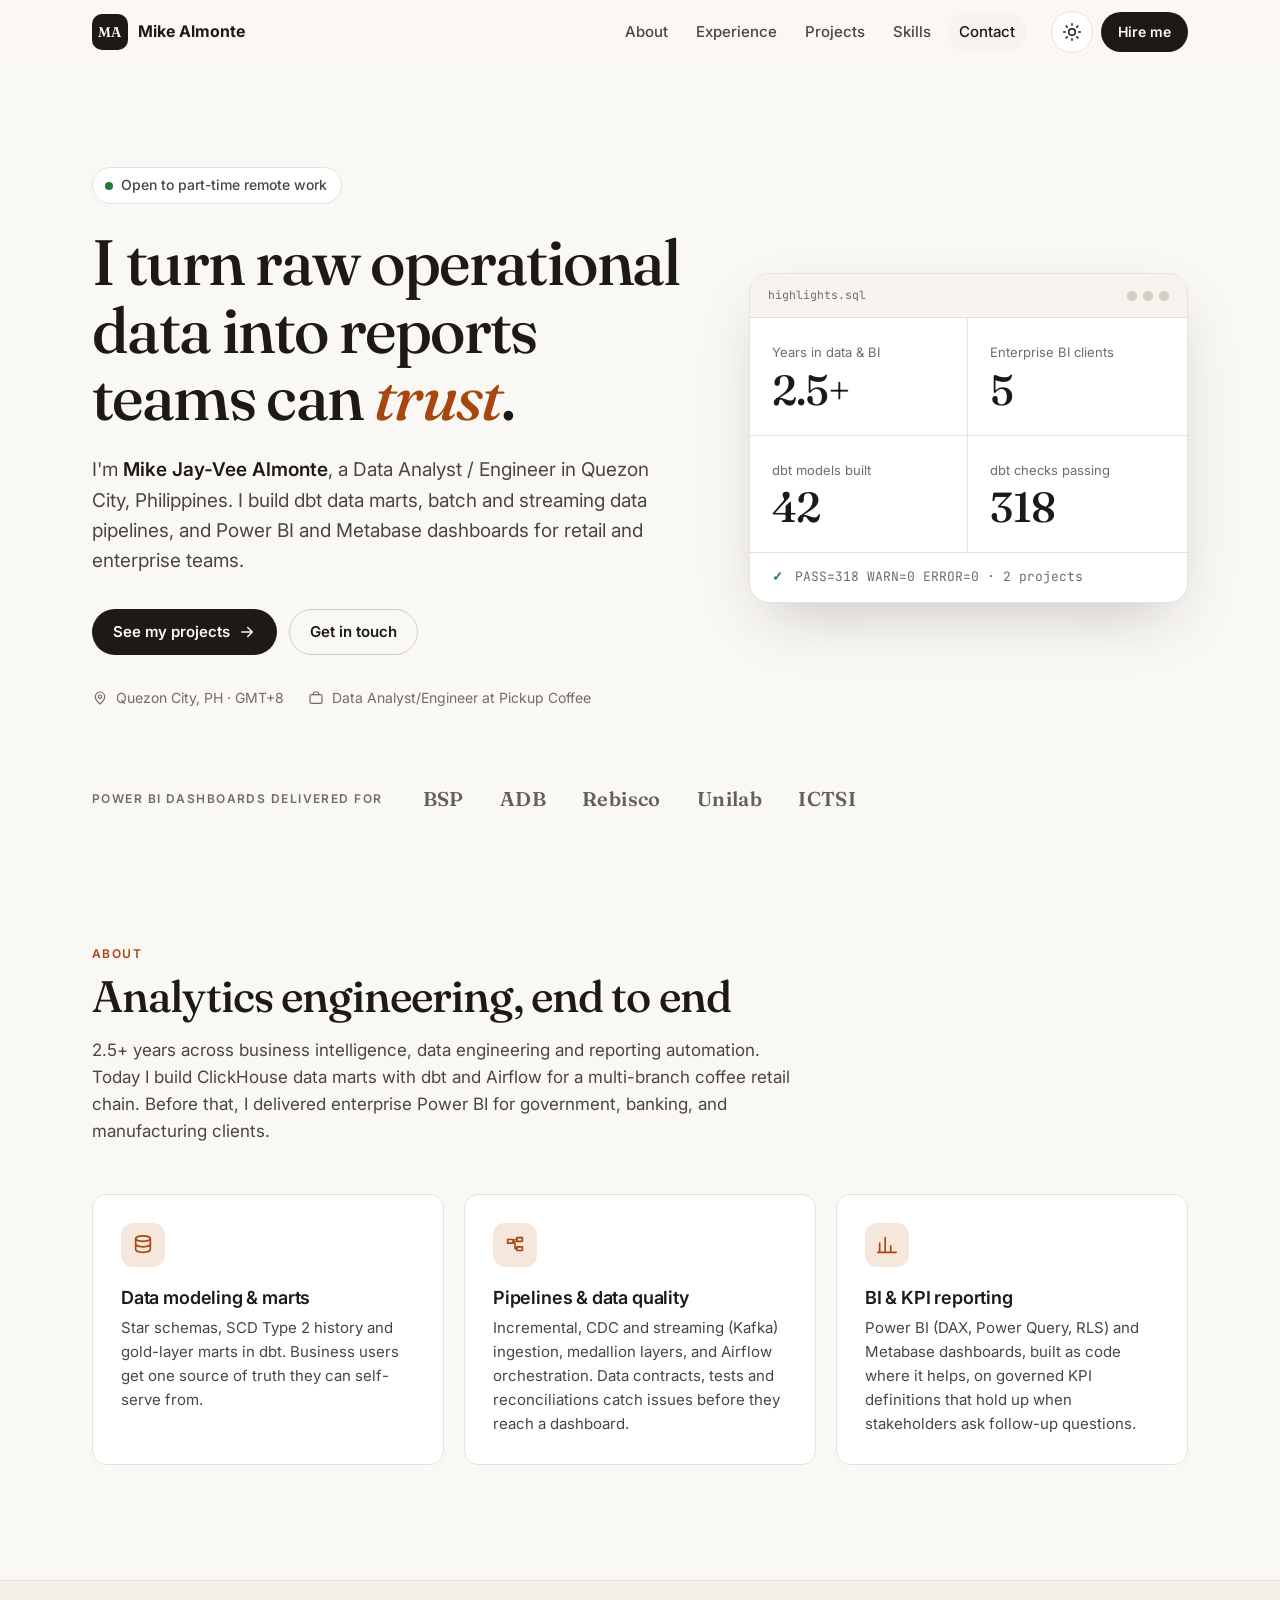
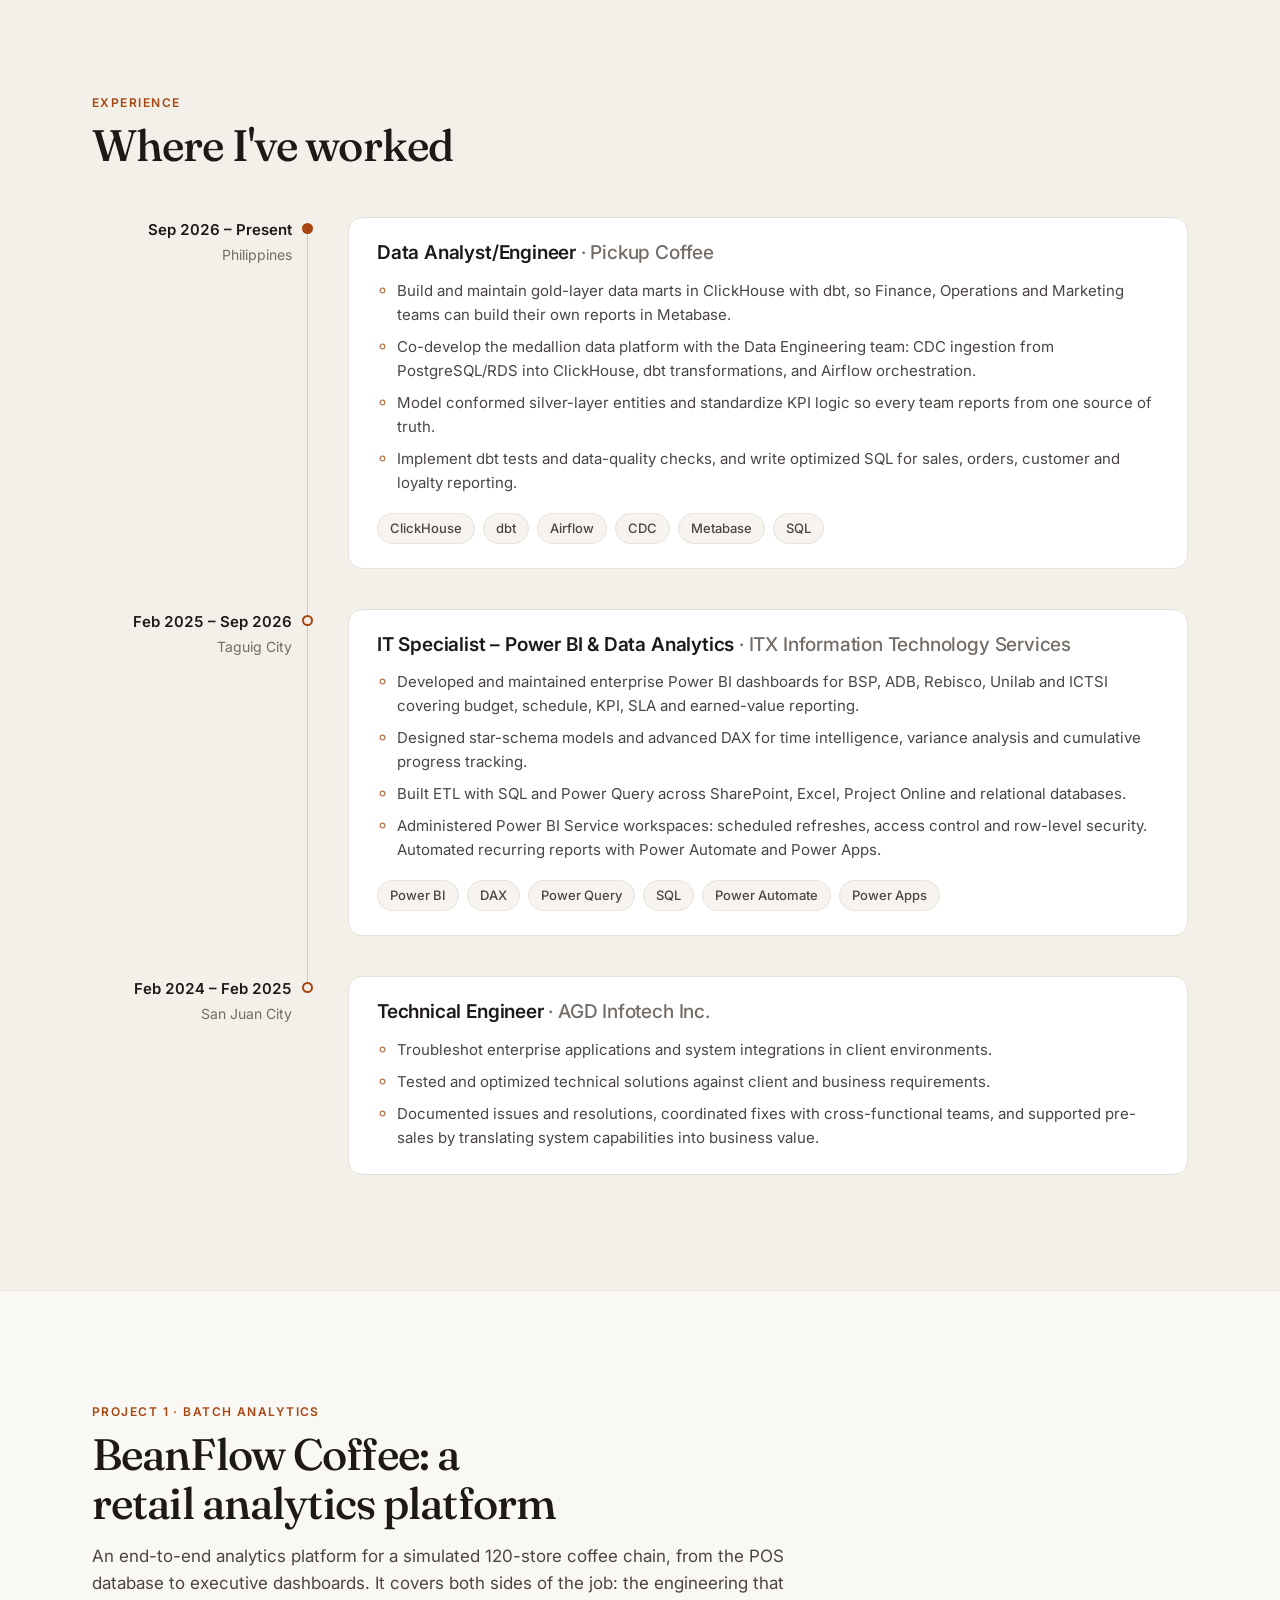
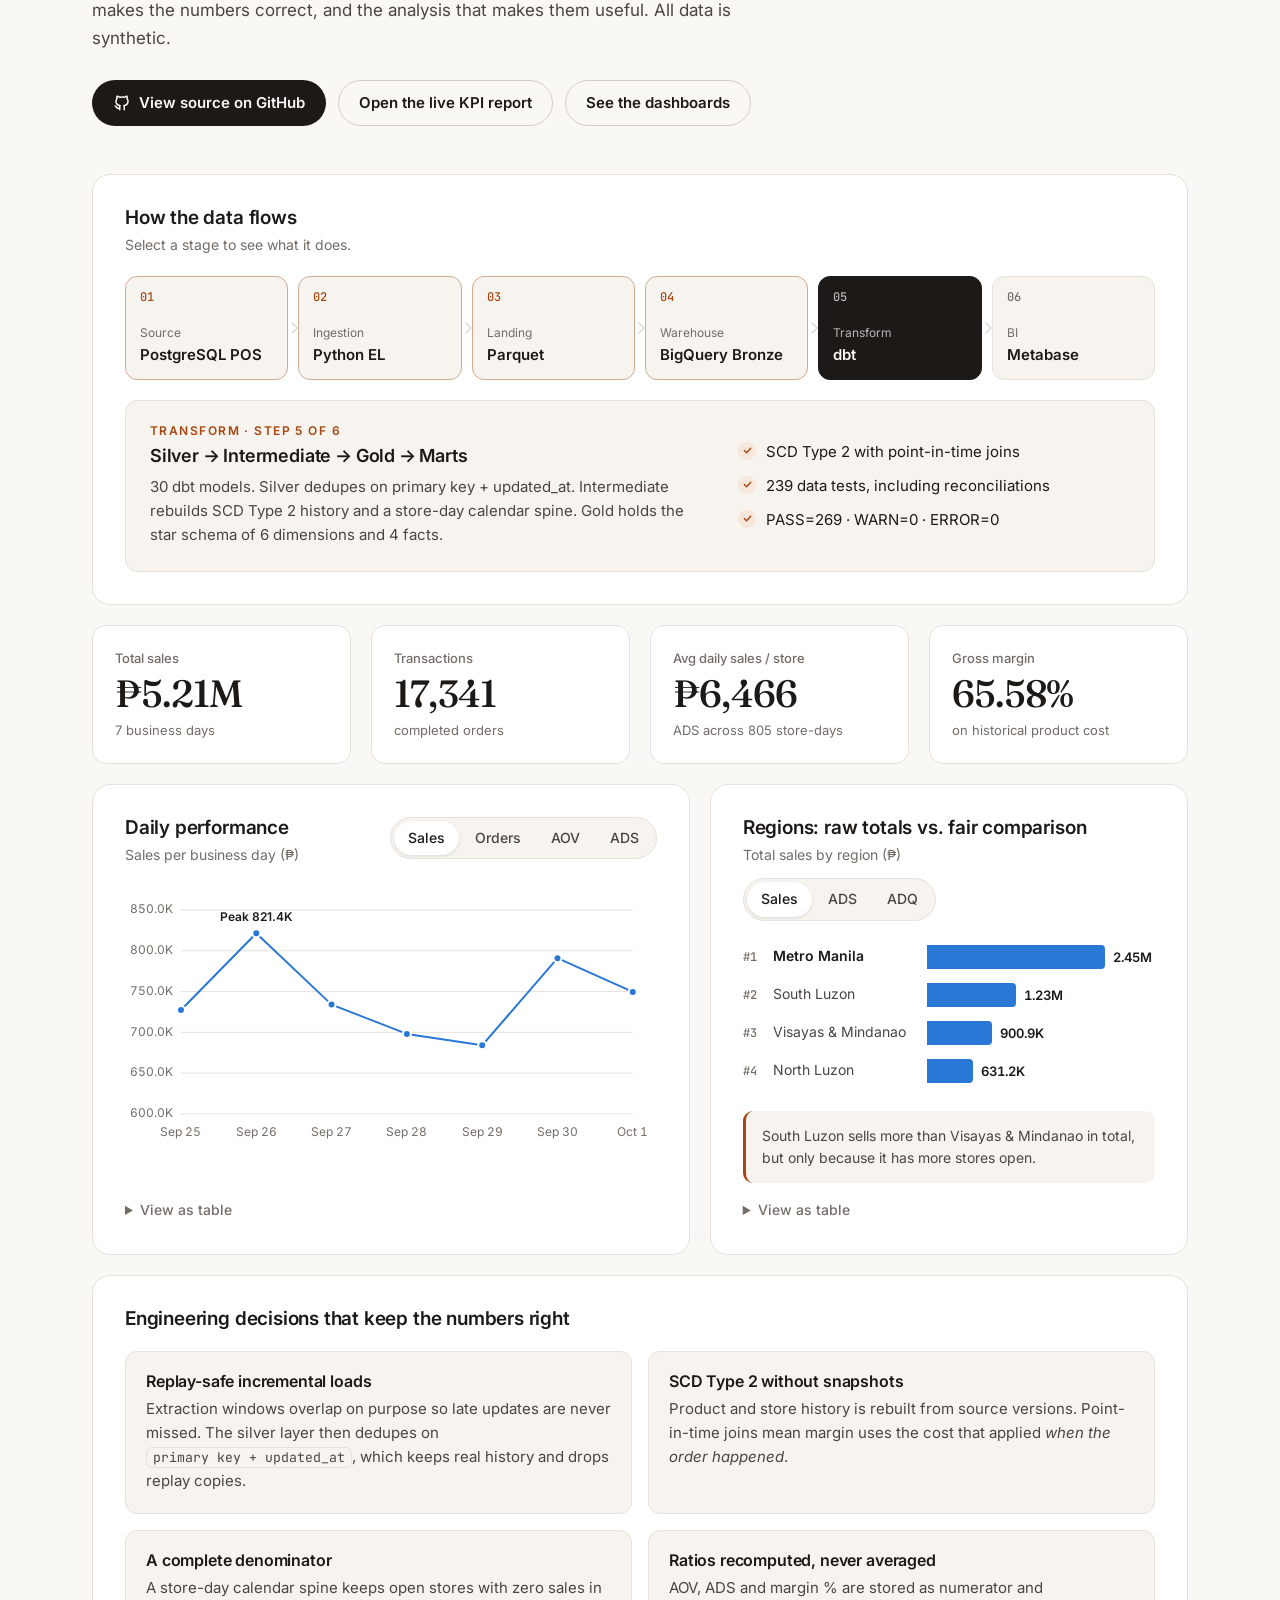
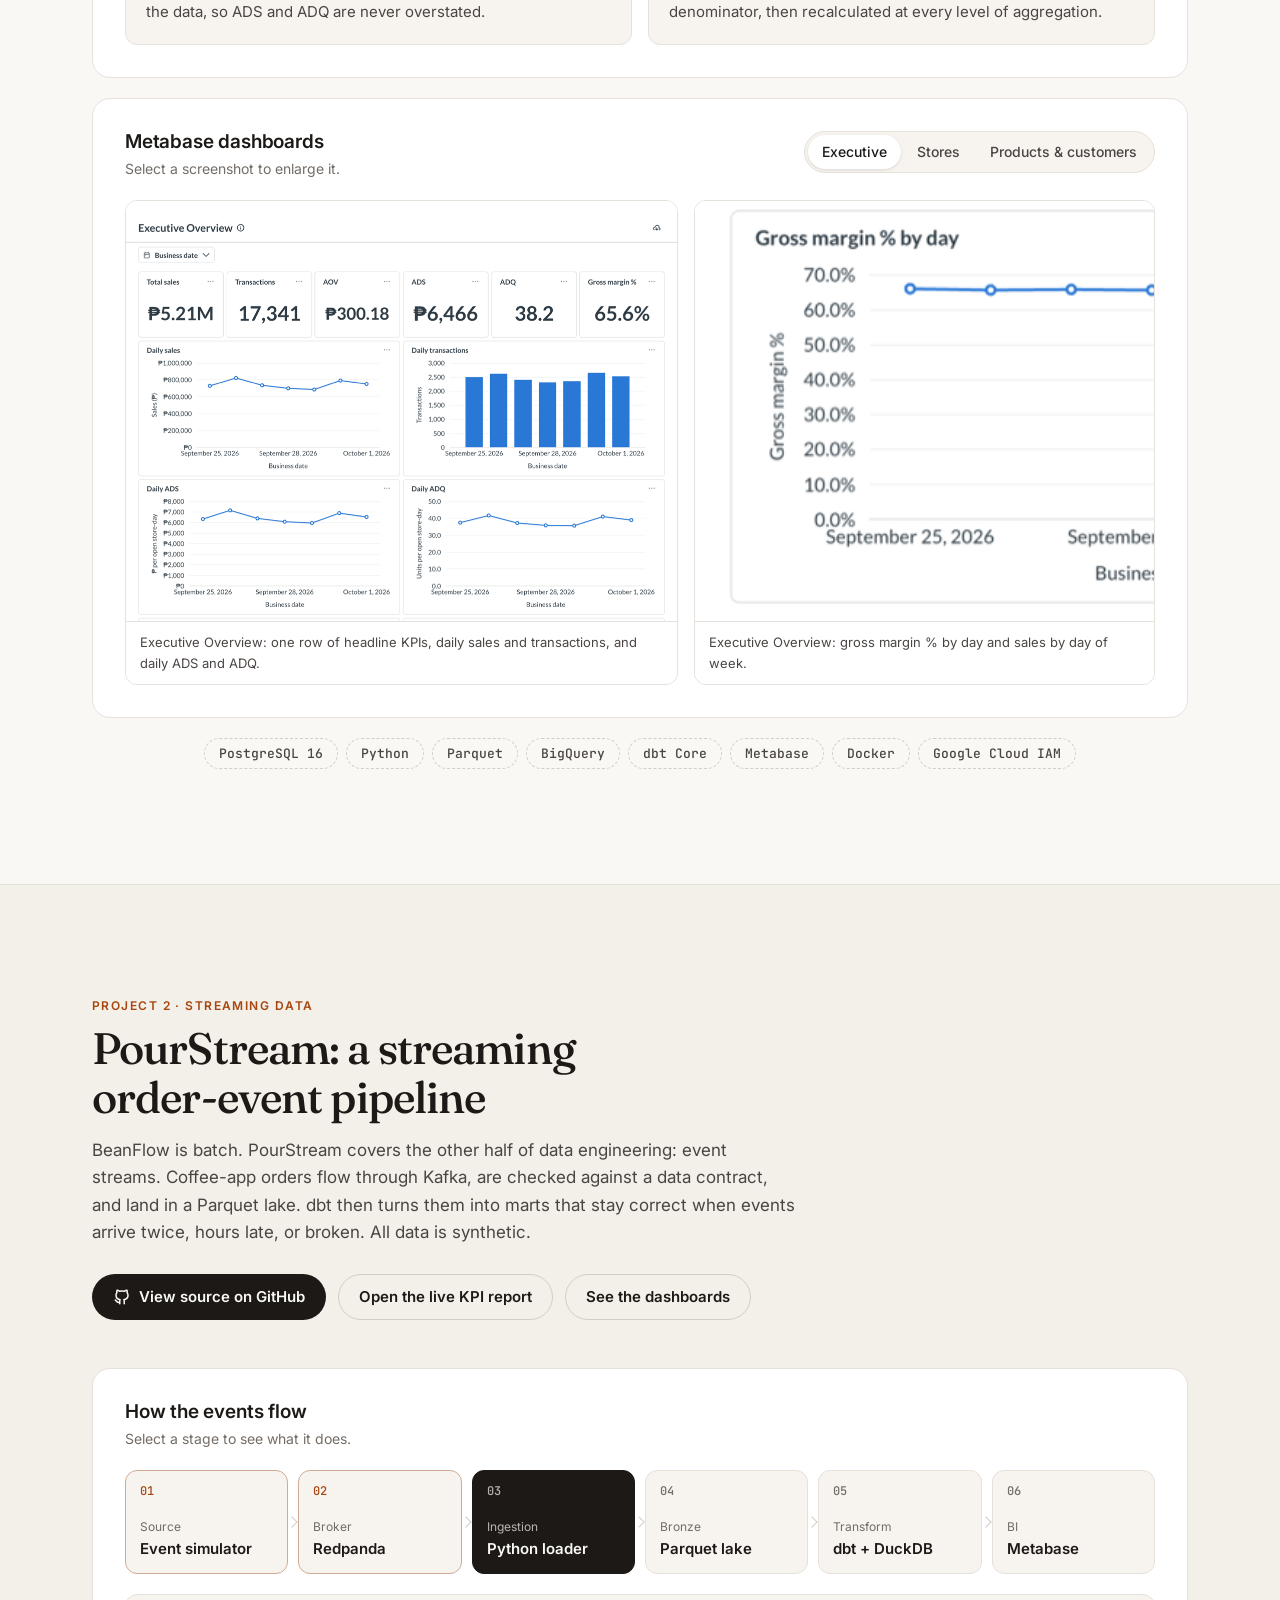
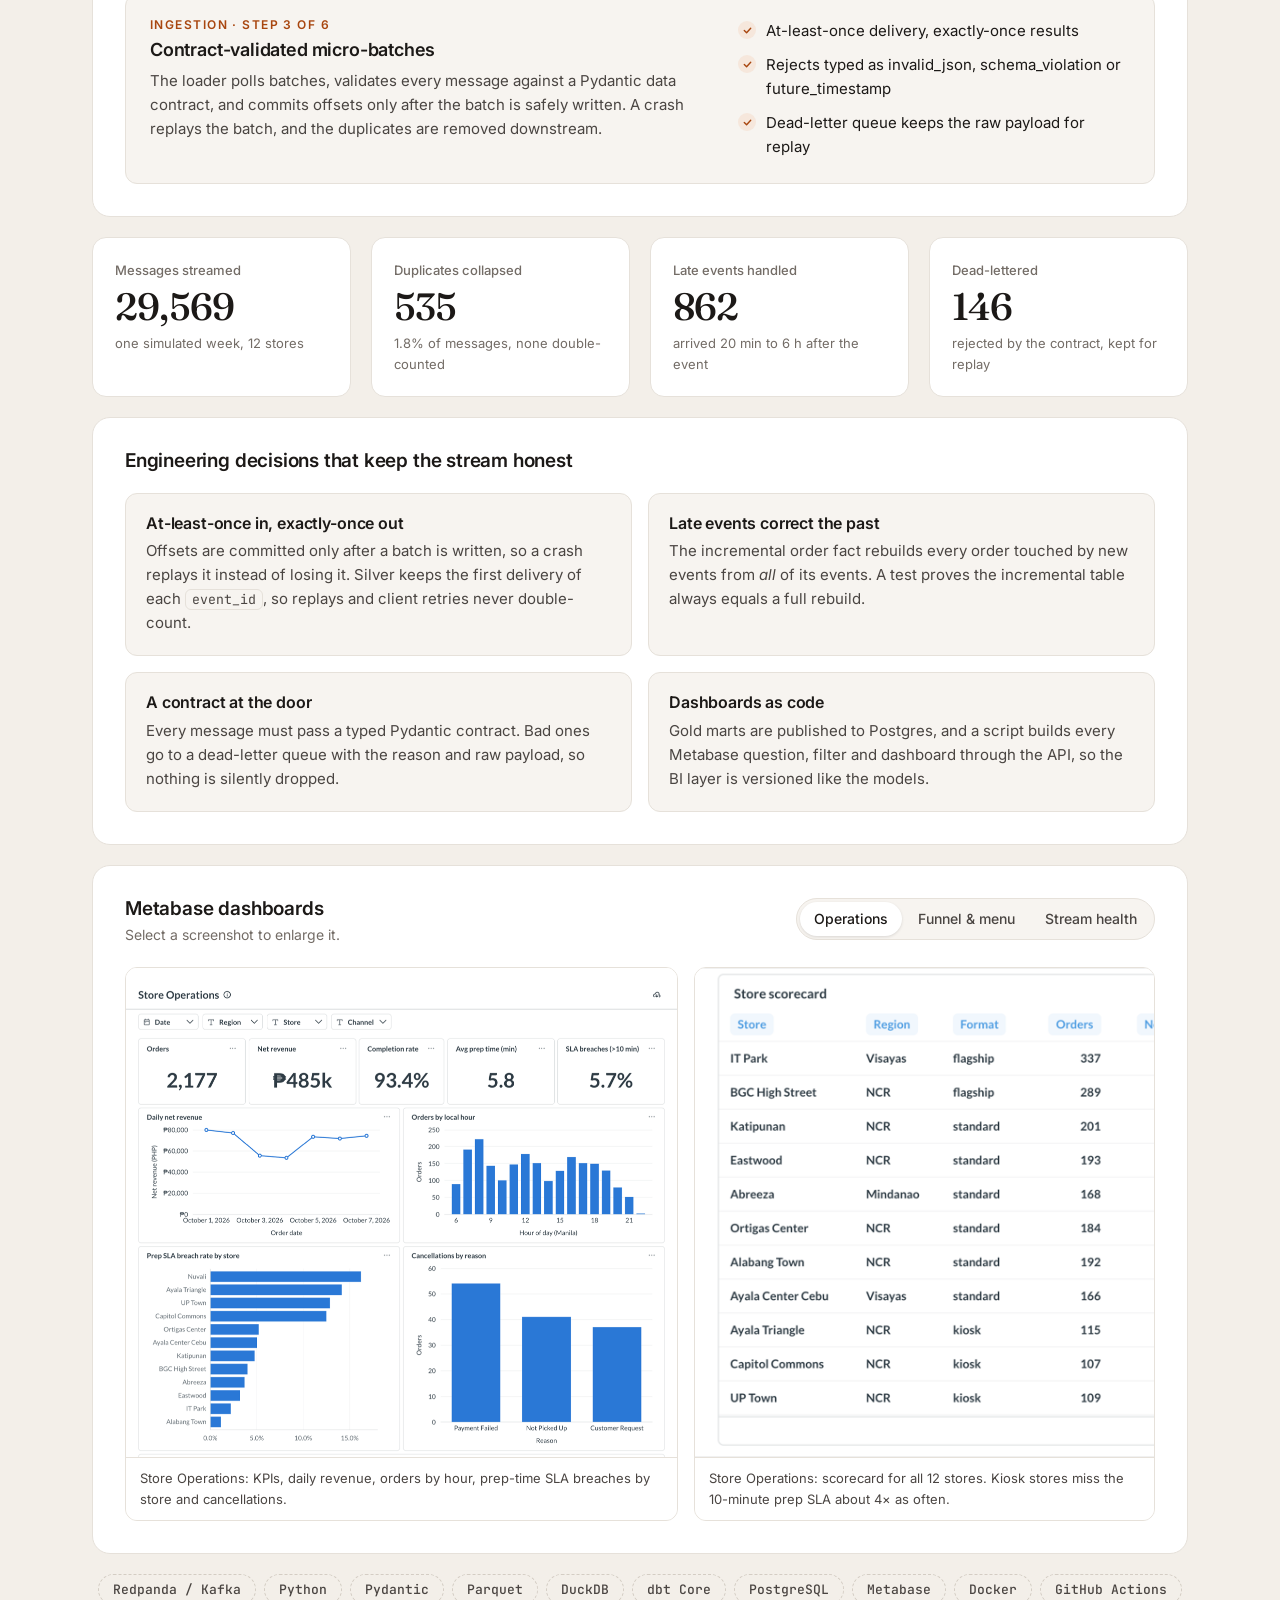
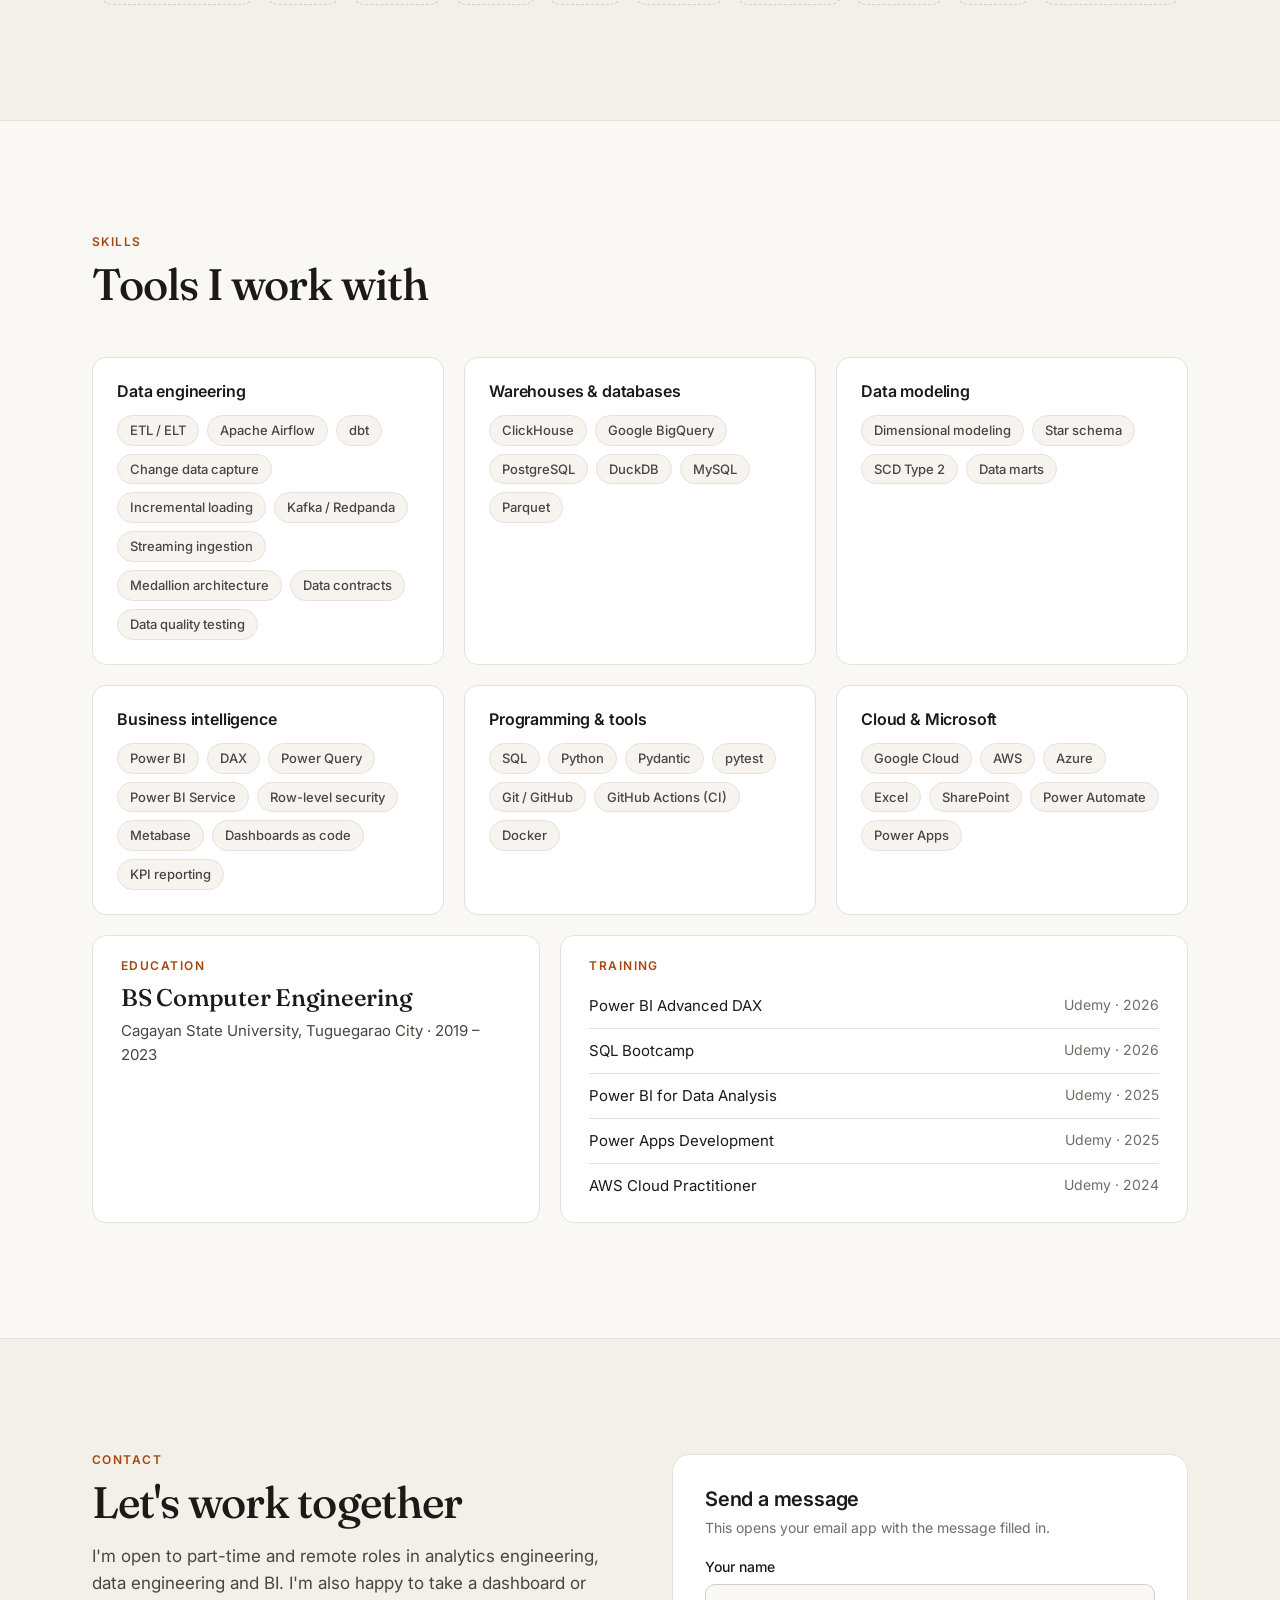
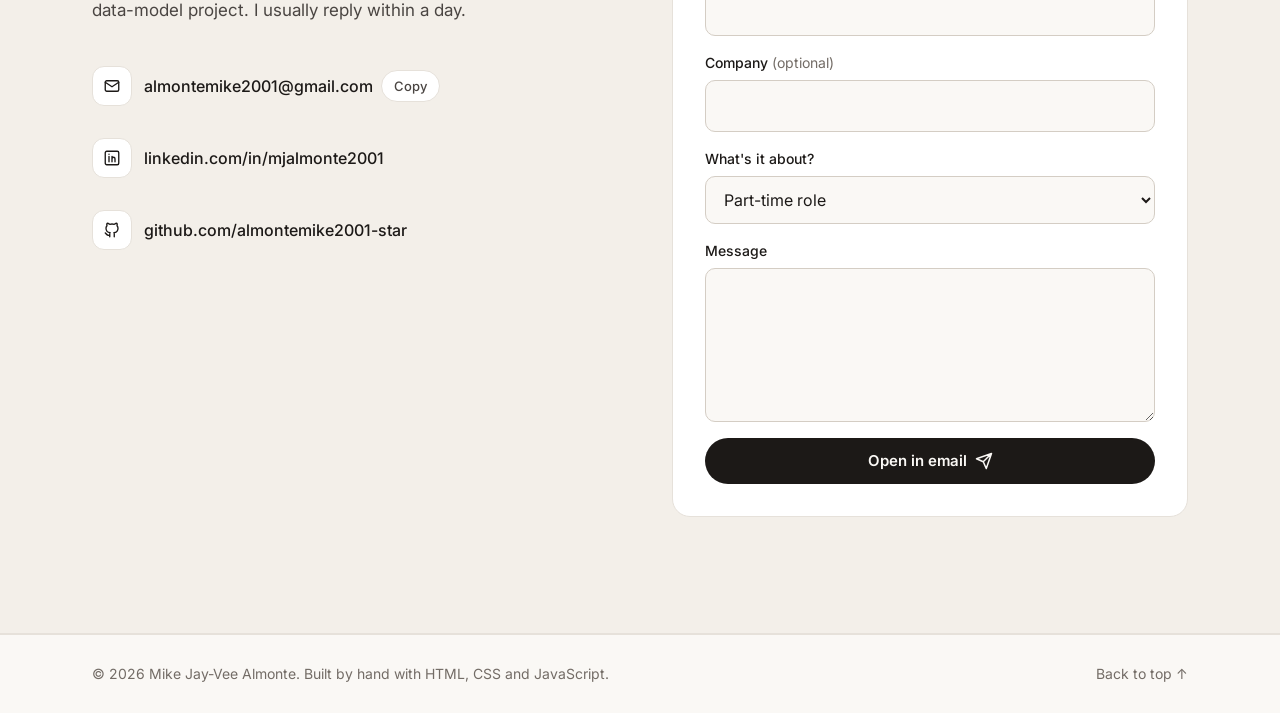
==== commit 1d5200ba: "feat: link BeanFlow live KPI report Co-Authored-By: Claude Opus 5.5 <noreply@anthropic.com>" ====
--- a/index.html
+++ b/index.html
@@ -237,6 +237,7 @@
             <svg viewBox="0 0 24 24" aria-hidden="true"><path d="M9 19c-4.3 1.4-4.3-2.5-6-3m12 5v-3.5c0-1 .1-1.4-.5-2 2.8-.3 5.5-1.4 5.5-6a4.6 4.6 0 0 0-1.3-3.2 4.2 4.2 0 0 0-.1-3.2s-1.1-.3-3.5 1.3a12 12 0 0 0-6.2 0C6.5 2.8 5.4 3.1 5.4 3.1a4.2 4.2 0 0 0-.1 3.2A4.6 4.6 0 0 0 4 9.5c0 4.6 2.7 5.7 5.5 6-.6.6-.6 1.2-.5 2V21"/></svg>
             View source on GitHub
           </a>
+          <a class="btn btn-ghost" href="https://almontemike2001-star.github.io/retail-analytics-platform/kpi_report.html" target="_blank" rel="noopener">Open the live KPI report</a>
           <a class="btn btn-ghost" href="#dashboards">See the dashboards</a>
         </div>
       </div>
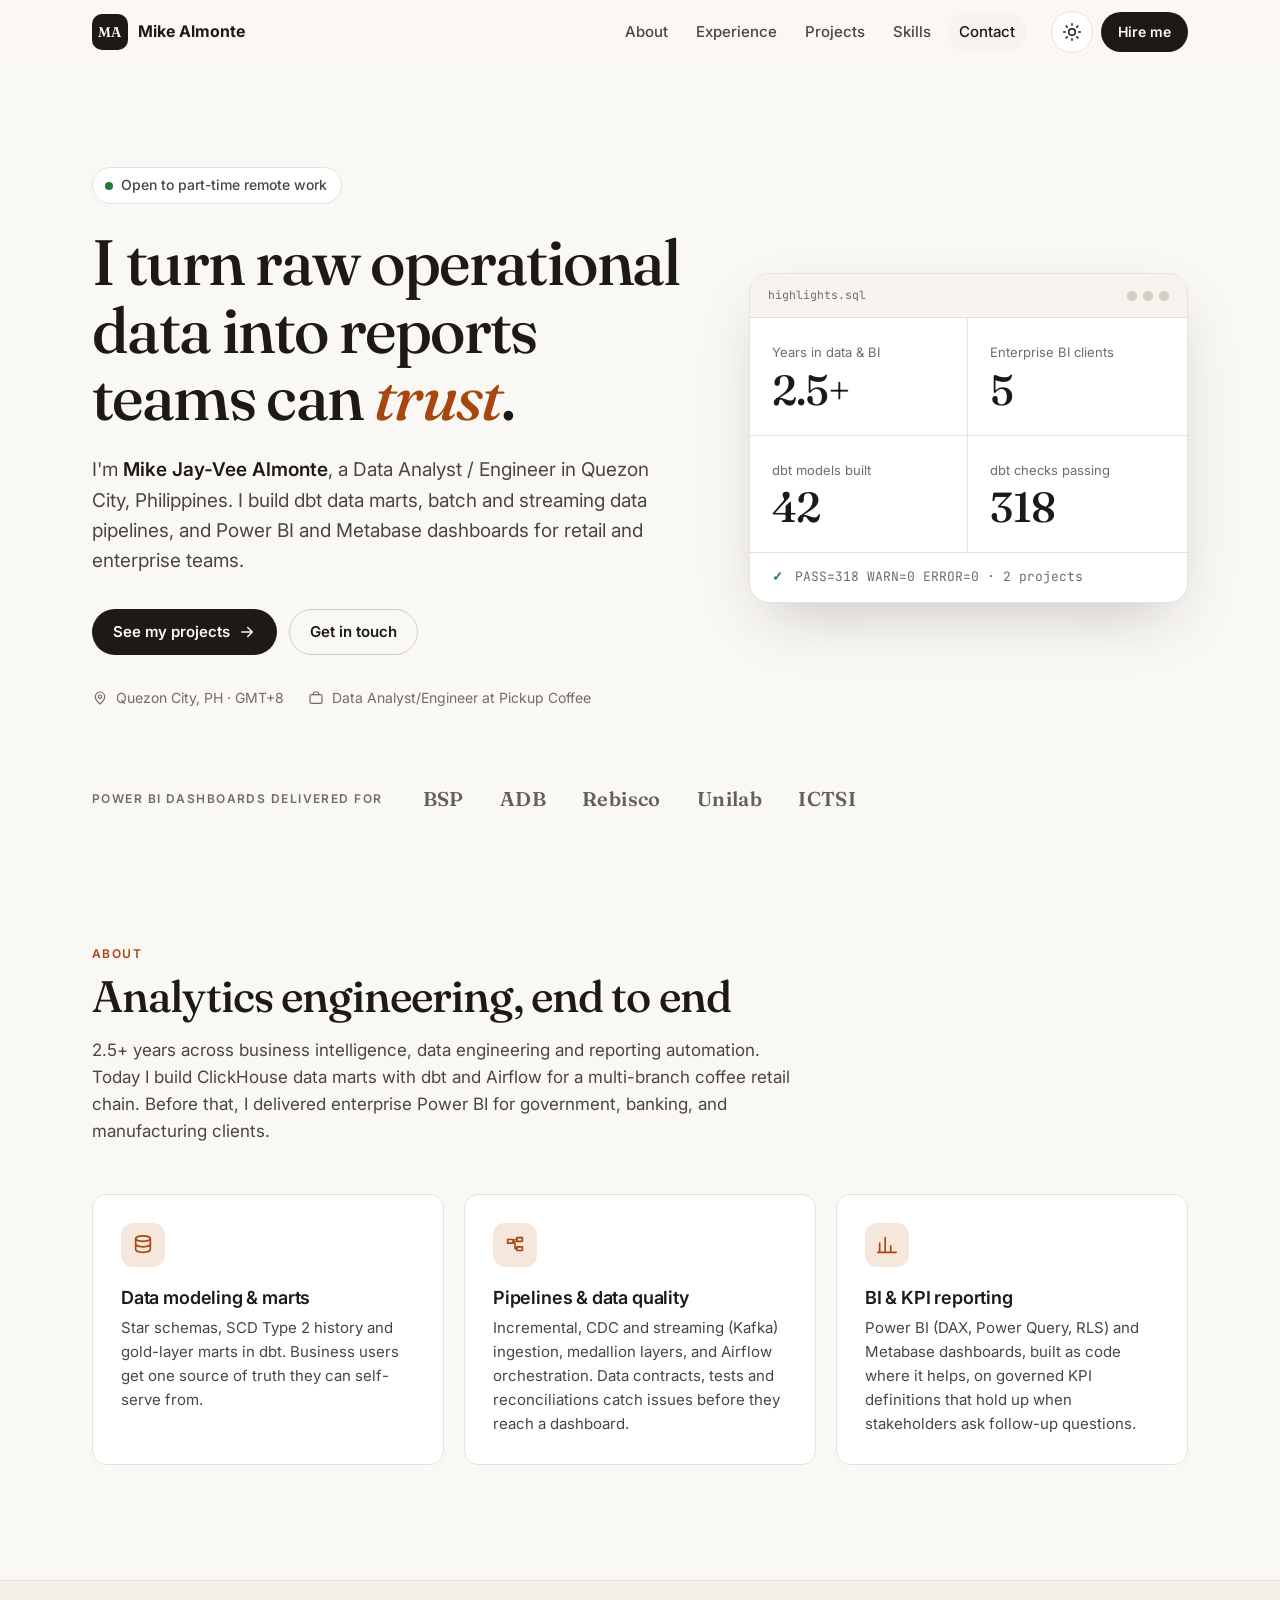
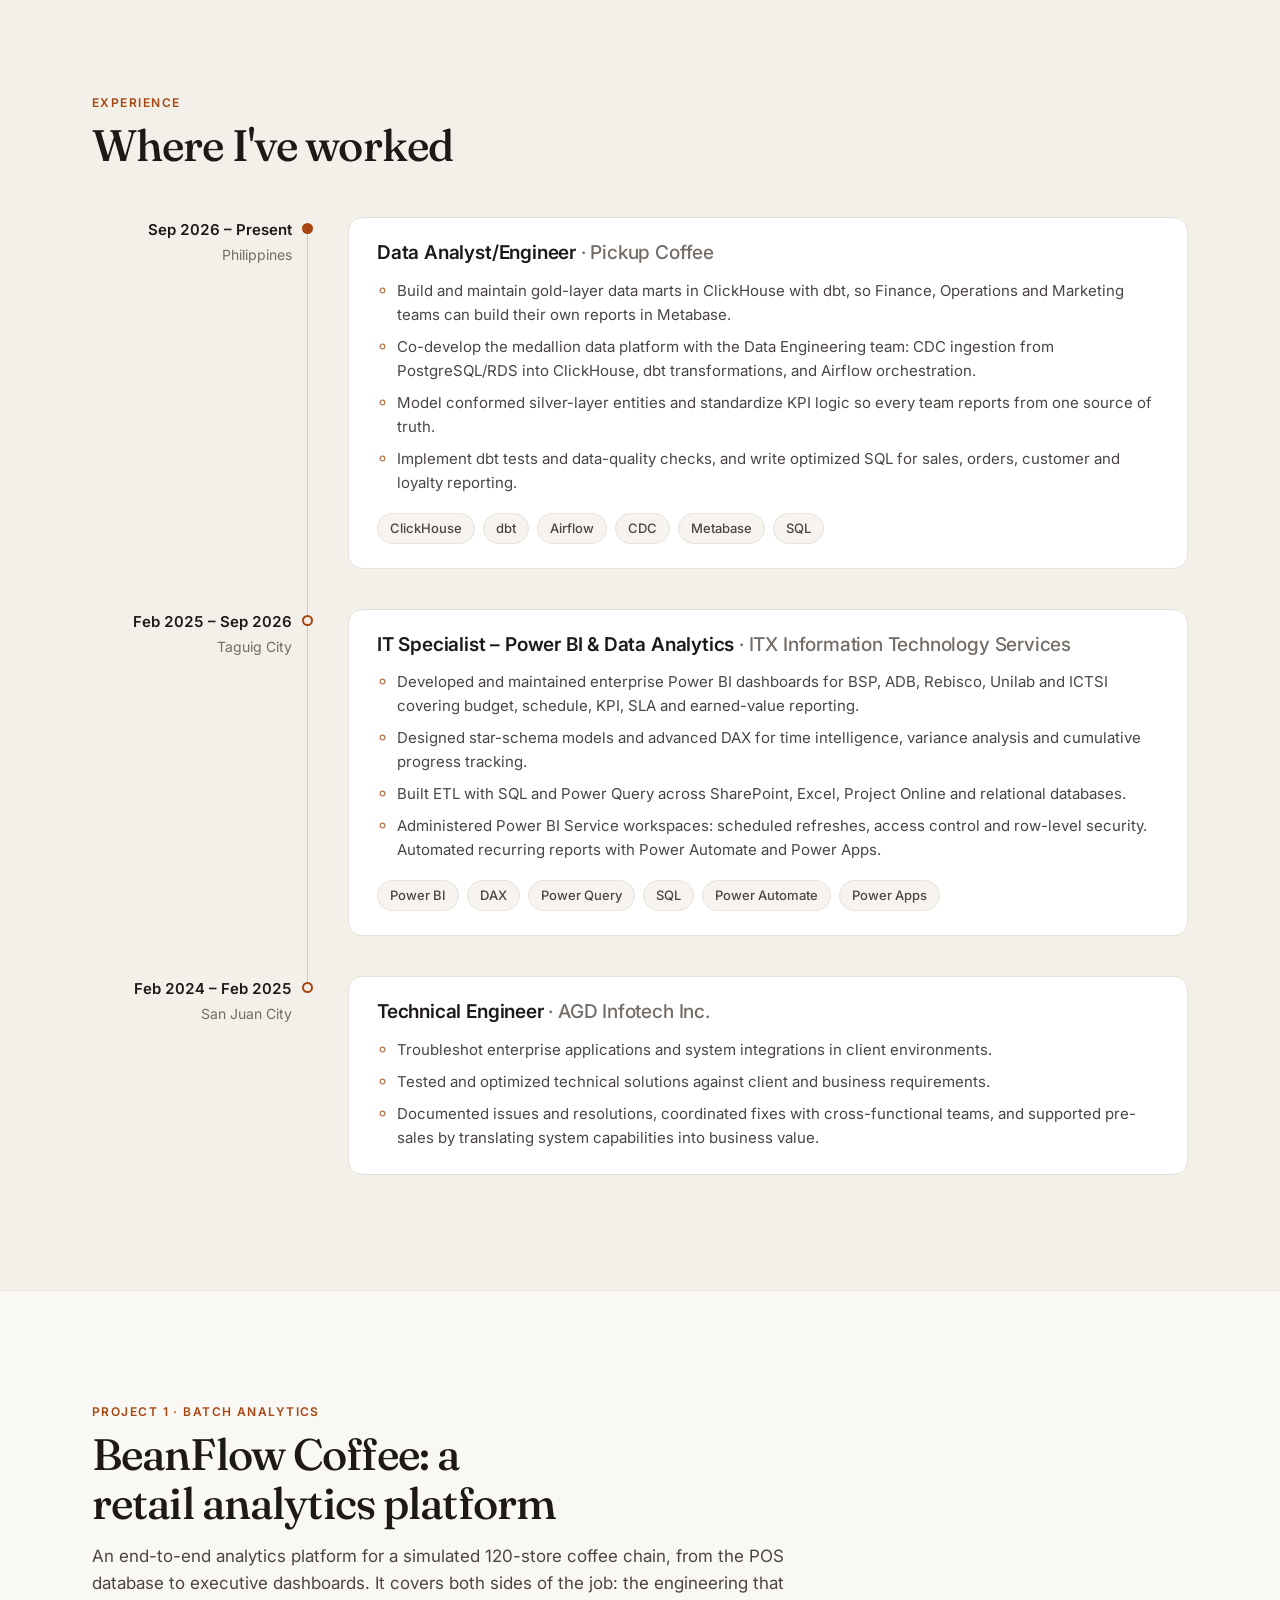
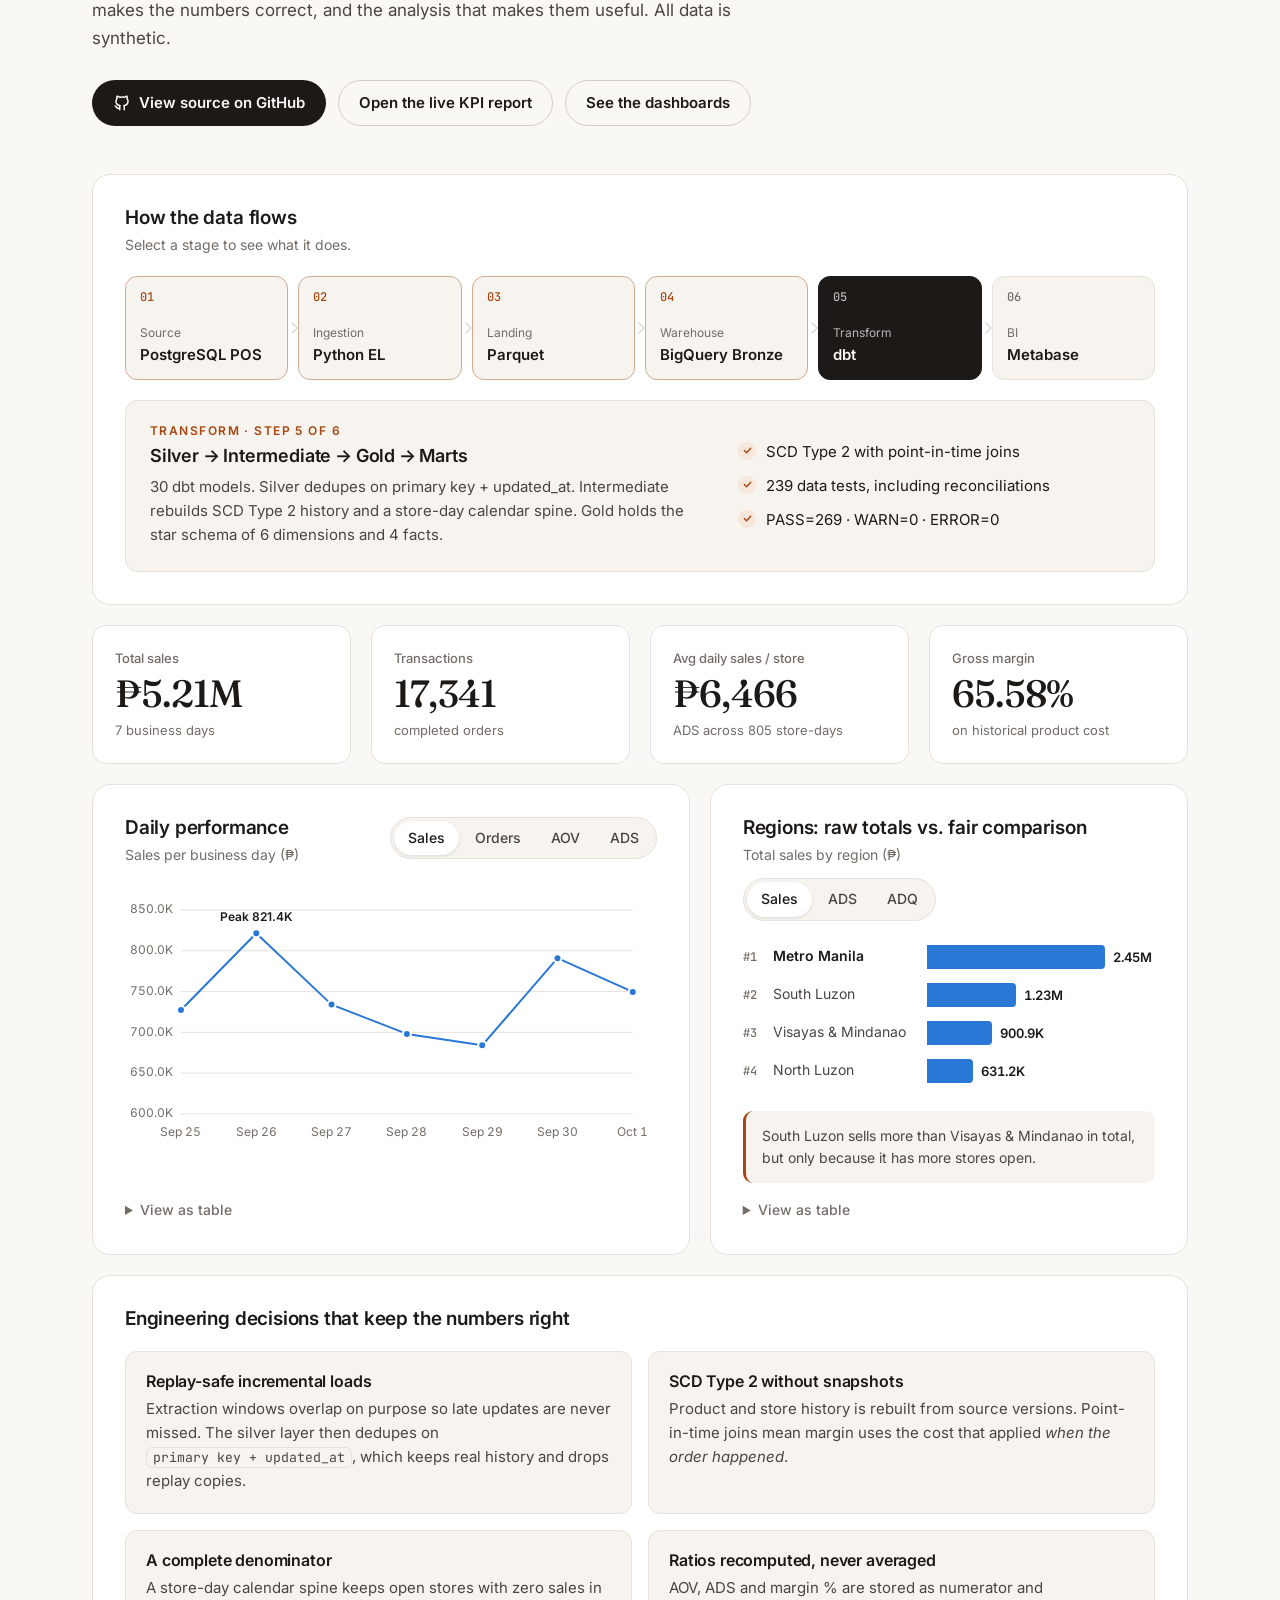
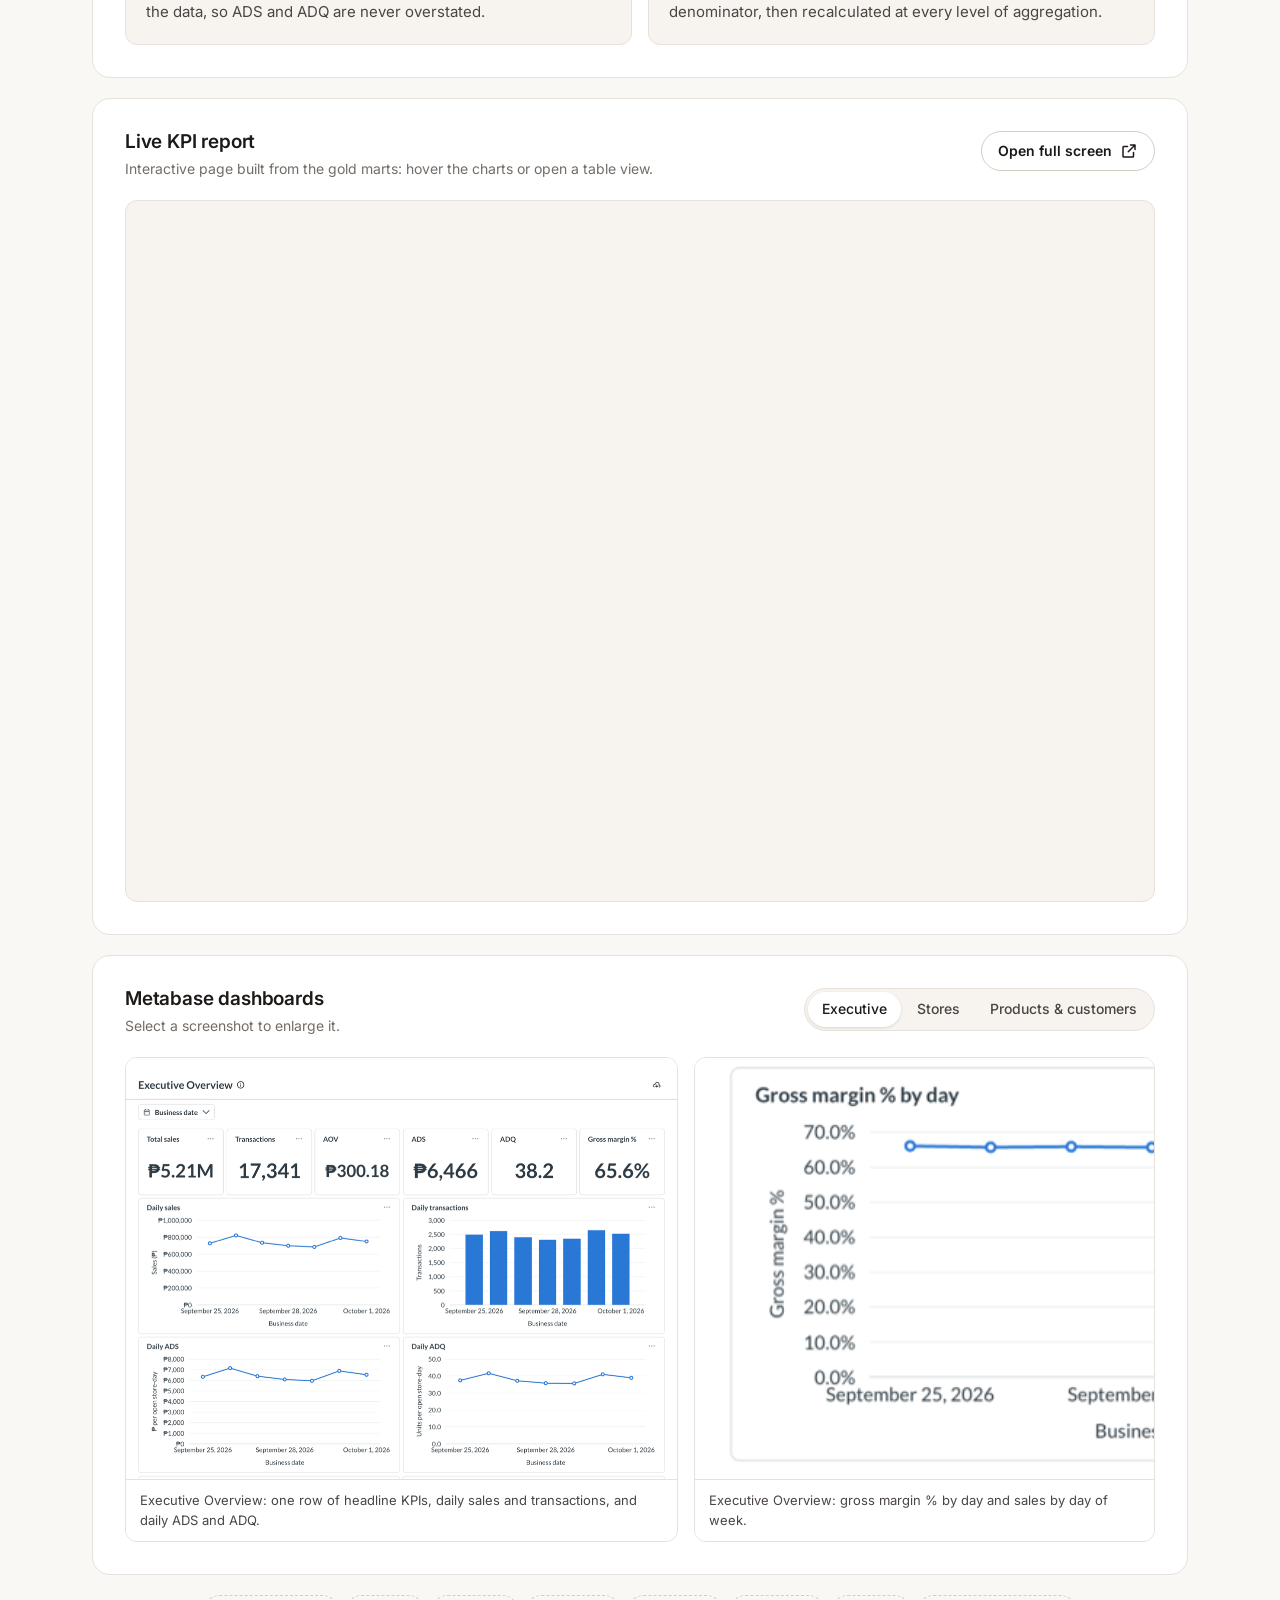
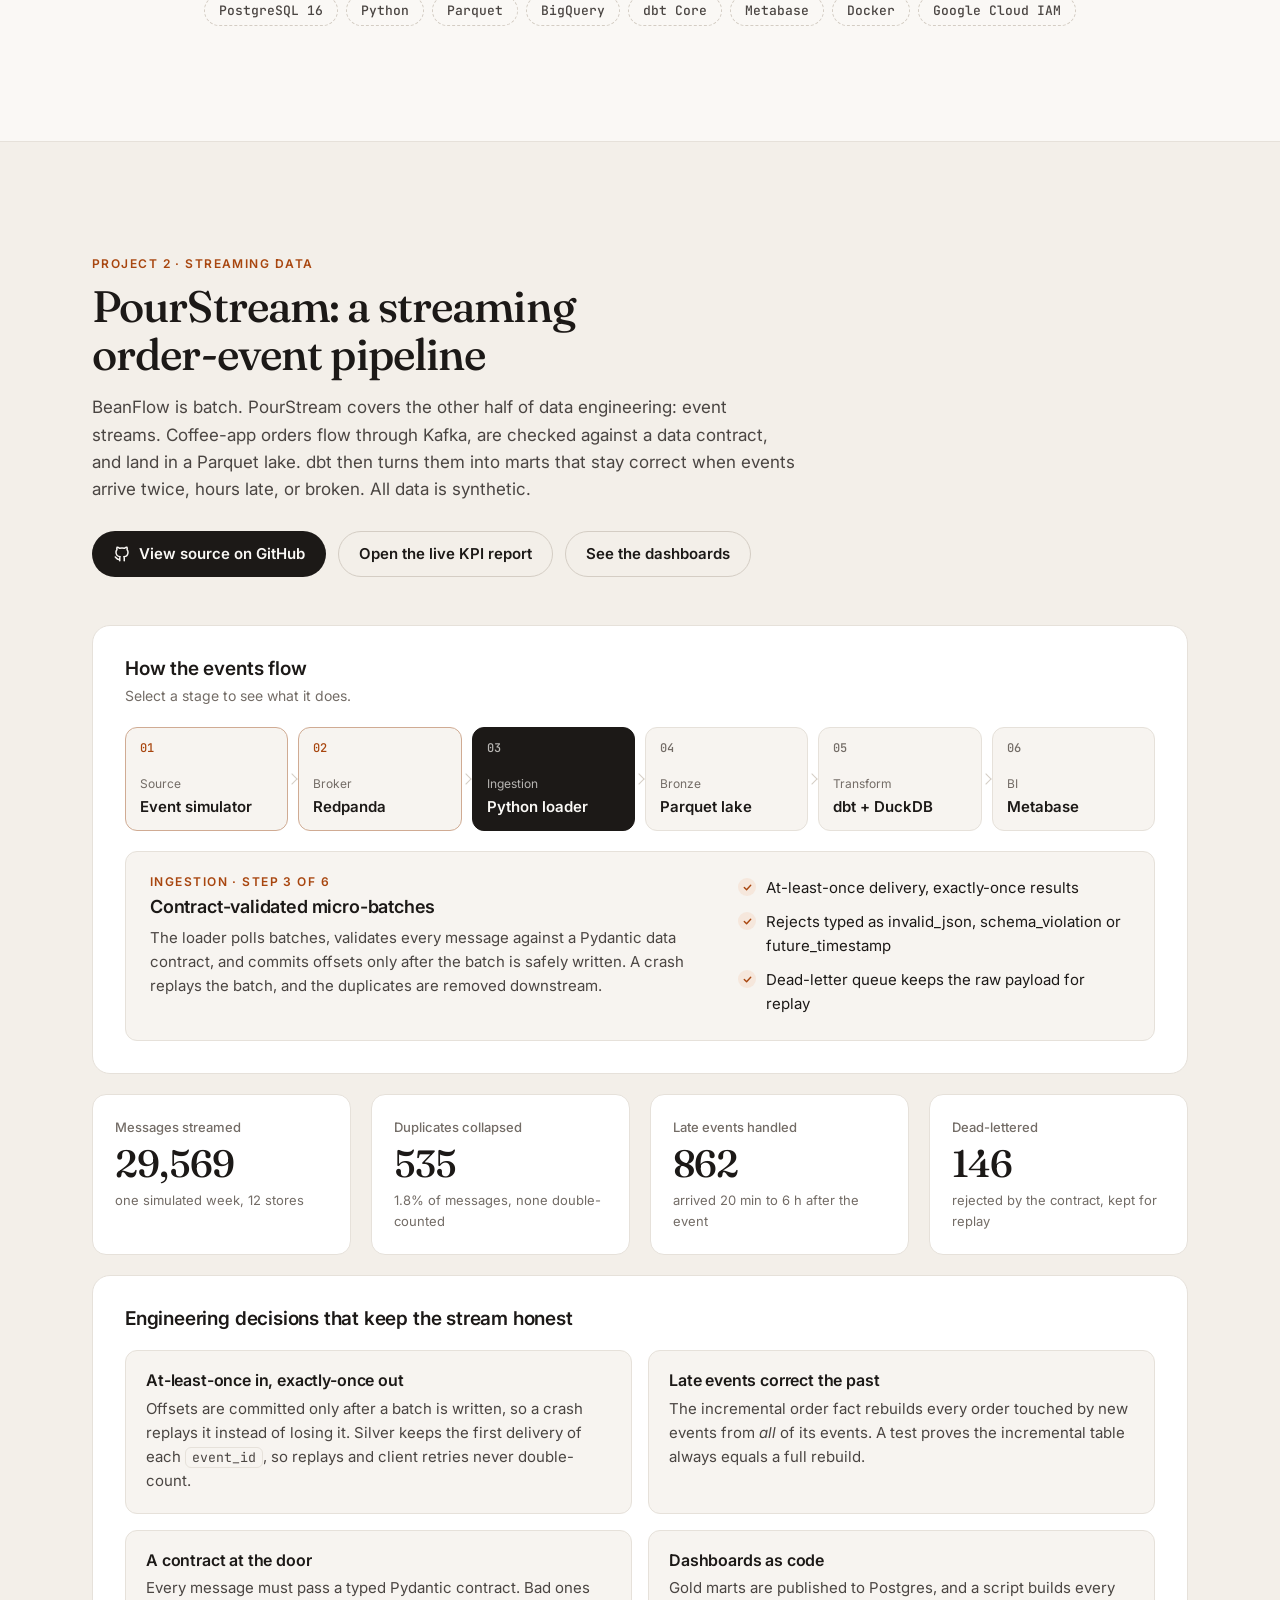
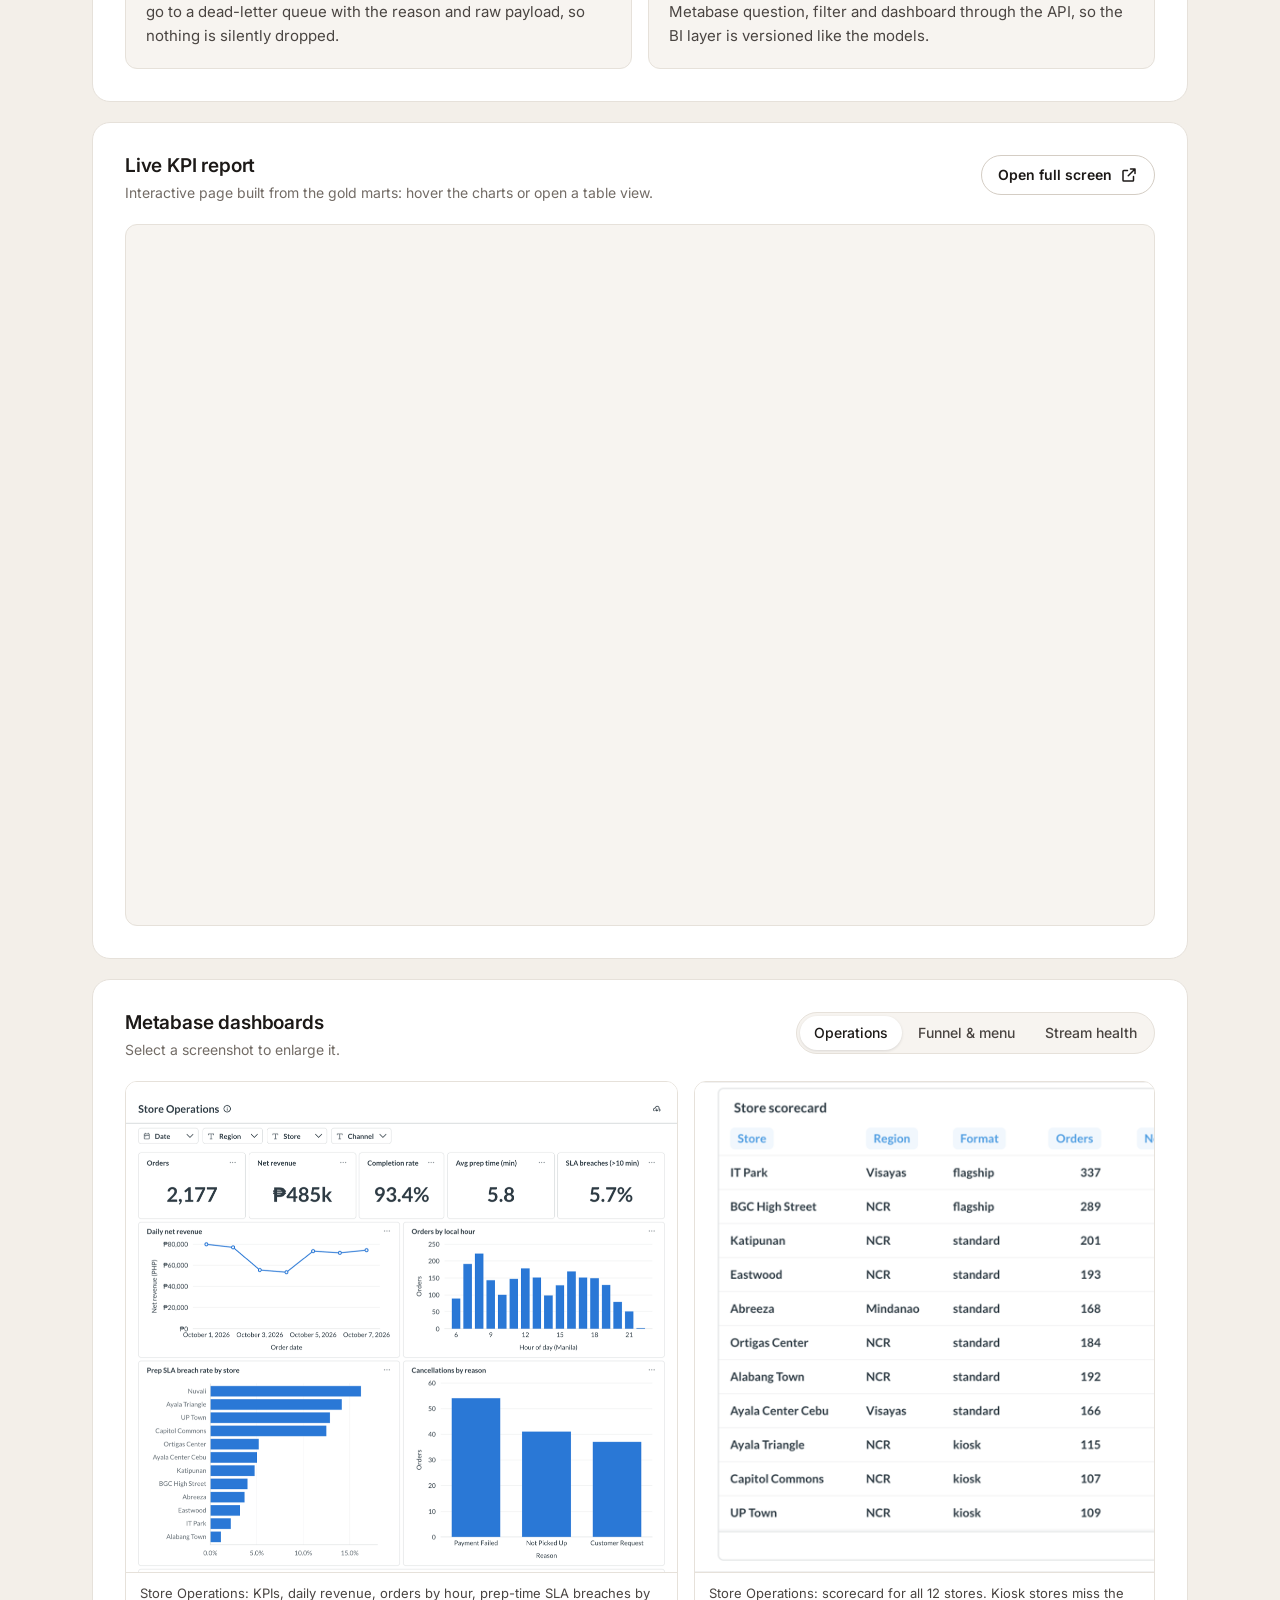
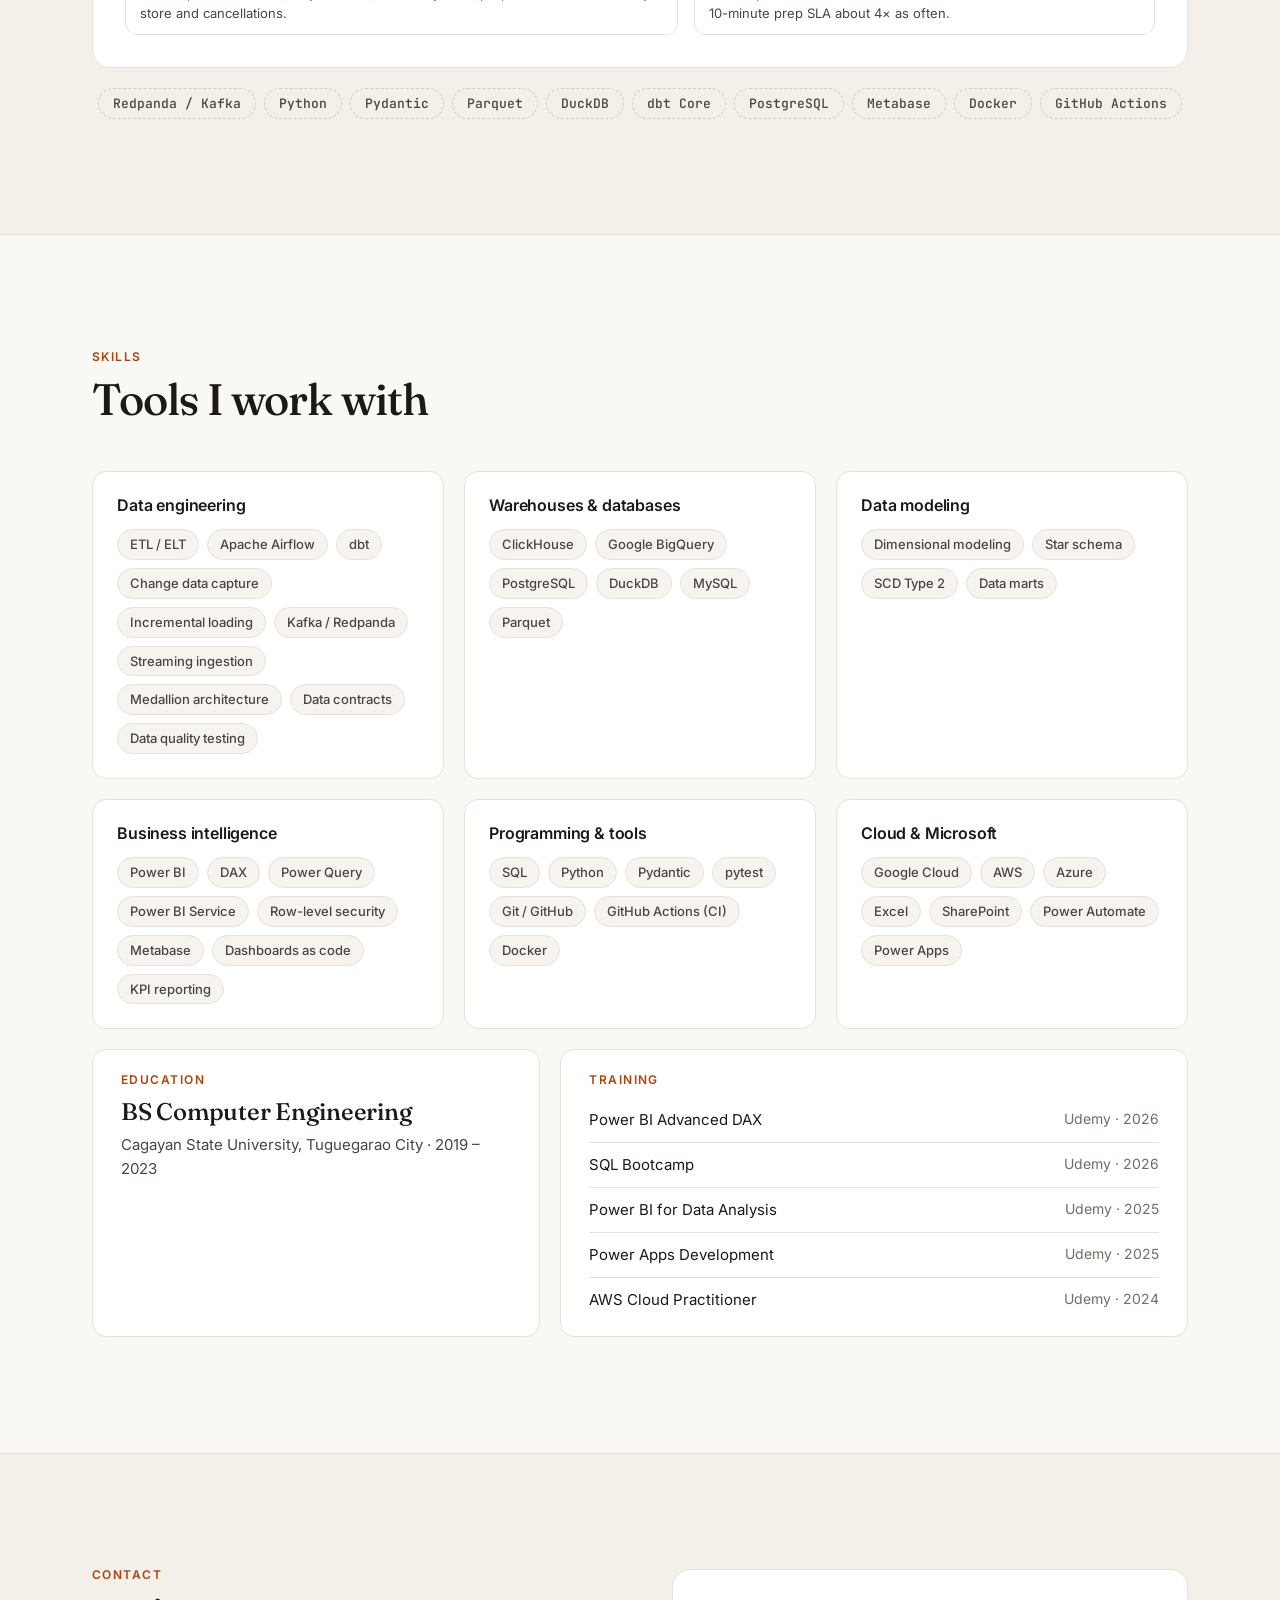
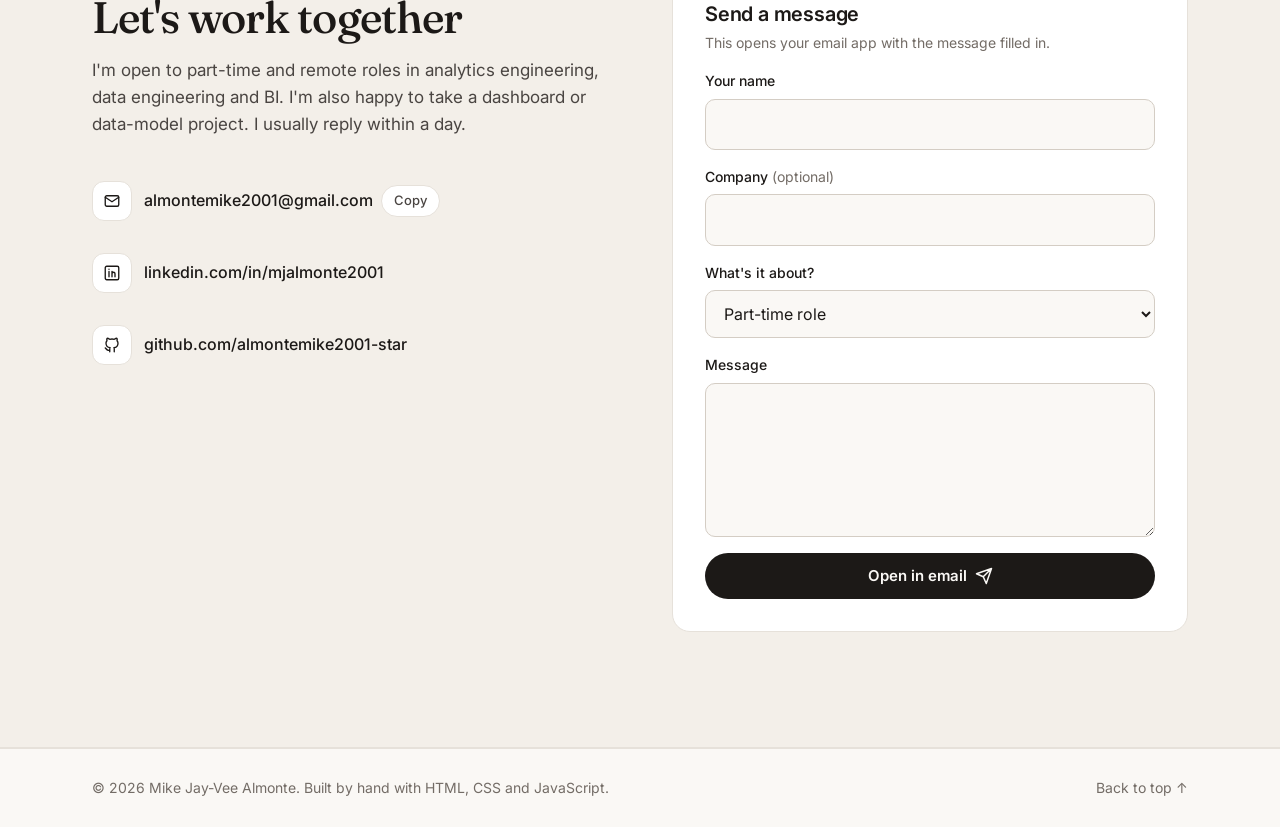
==== commit 3473160c: "feat: embed live KPI reports for both projects - Live KPI report panel in the BeanFlow and PourStrea" ====
--- a/index.html
+++ b/index.html
@@ -323,6 +323,22 @@
             <h4>Ratios recomputed, never averaged</h4>
             <p>AOV, ADS and margin % are stored as numerator and denominator, then recalculated at every level of aggregation.</p>
           </div>
+        </div>
+      </div>
+
+      <!-- Live report -->
+      <div class="panel reveal" id="live-report">
+        <div class="panel-head chart-head">
+          <div>
+            <h3 id="bf-live-title">Live KPI report</h3>
+            <p class="hint">Interactive page built from the gold marts: hover the charts or open a table view.</p>
+          </div>
+          <a class="btn btn-ghost btn-sm" href="https://almontemike2001-star.github.io/retail-analytics-platform/kpi_report.html" target="_blank" rel="noopener">Open full screen
+            <svg viewBox="0 0 24 24" aria-hidden="true"><path d="M14 4h6v6M20 4l-9 9M18 14v5a1 1 0 0 1-1 1H5a1 1 0 0 1-1-1V7a1 1 0 0 1 1-1h5"/></svg>
+          </a>
+        </div>
+        <div class="live-frame">
+          <iframe src="https://almontemike2001-star.github.io/retail-analytics-platform/kpi_report.html" title="BeanFlow live KPI report" loading="lazy" aria-labelledby="bf-live-title"></iframe>
         </div>
       </div>
 
@@ -408,6 +424,22 @@
               <h4>Dashboards as code</h4>
               <p>Gold marts are published to Postgres, and a script builds every Metabase question, filter and dashboard through the API, so the BI layer is versioned like the models.</p>
             </div>
+          </div>
+        </div>
+
+        <!-- Live report -->
+        <div class="panel reveal" id="ps-live-report">
+          <div class="panel-head chart-head">
+            <div>
+              <h3 id="ps-live-title">Live KPI report</h3>
+              <p class="hint">Interactive page built from the gold marts: hover the charts or open a table view.</p>
+            </div>
+            <a class="btn btn-ghost btn-sm" href="https://almontemike2001-star.github.io/pourstream-event-pipeline/kpi_report.html" target="_blank" rel="noopener">Open full screen
+              <svg viewBox="0 0 24 24" aria-hidden="true"><path d="M14 4h6v6M20 4l-9 9M18 14v5a1 1 0 0 1-1 1H5a1 1 0 0 1-1-1V7a1 1 0 0 1 1-1h5"/></svg>
+            </a>
+          </div>
+          <div class="live-frame">
+            <iframe src="https://almontemike2001-star.github.io/pourstream-event-pipeline/kpi_report.html" title="PourStream live KPI report" loading="lazy" aria-labelledby="ps-live-title"></iframe>
           </div>
         </div>
 
--- a/assets/css/style.css
+++ b/assets/css/style.css
@@ -463,6 +463,13 @@
 .shot-cap { padding: 10px 14px; font-size: 13px; color: var(--ink-2); border-top: 1px solid var(--line); background: var(--surface); }
 .gallery:has(.shot:only-child), .gallery:has(.shot:nth-child(2):last-child) { grid-template-columns: 1.2fr 1fr; }
 .gallery:has(.shot:nth-child(2):last-child) .shot-main { grid-row: auto; }
+
+/* Live report embed */
+.live-frame {
+  border: 1px solid var(--line); border-radius: 12px; overflow: hidden;
+  background: var(--surface-2); height: min(78vh, 760px);
+}
+.live-frame iframe { display: block; width: 100%; height: 100%; border: 0; }
 
 .stack-strip { display: flex; flex-wrap: wrap; gap: 8px; justify-content: center; margin-top: 8px; }
 .stack-strip span { font: 500 13px/1 var(--font-mono); padding: 8px 14px; border-radius: 999px; border: 1px dashed var(--line-strong); color: var(--ink-2); }
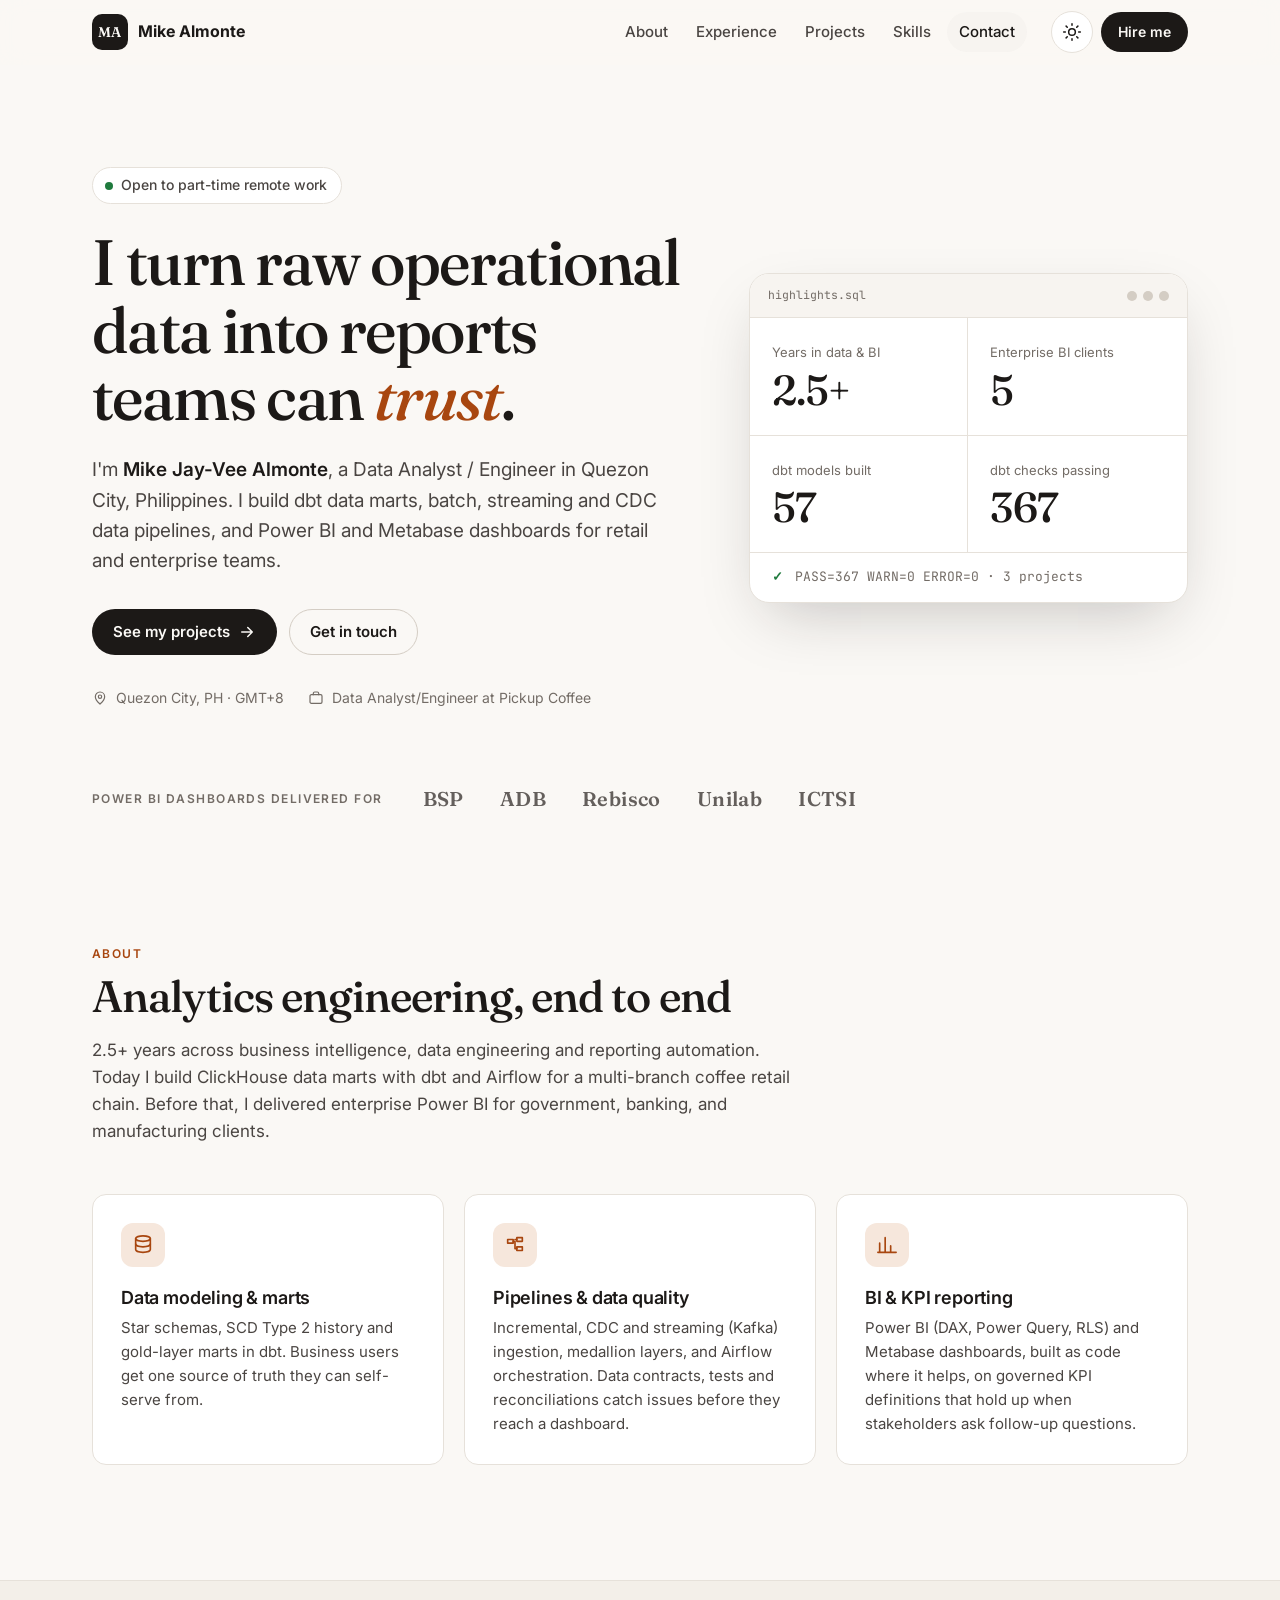
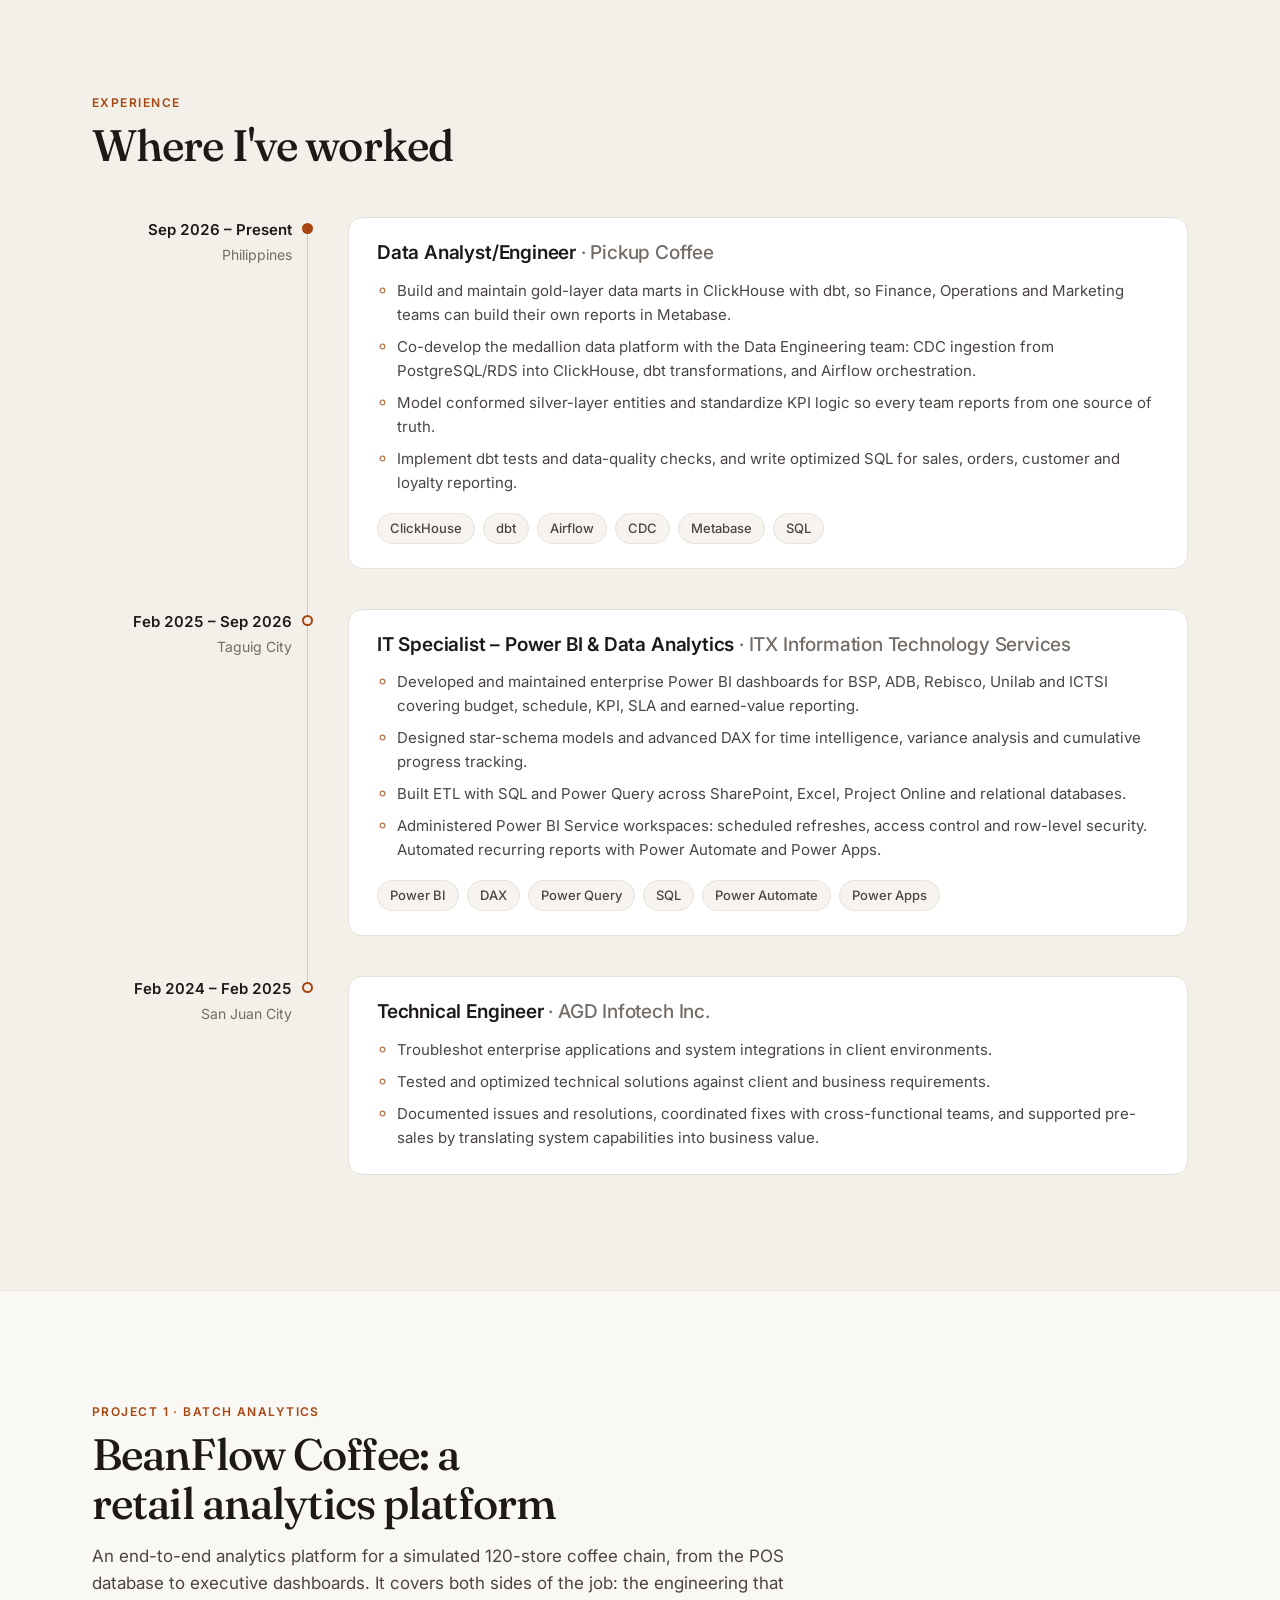
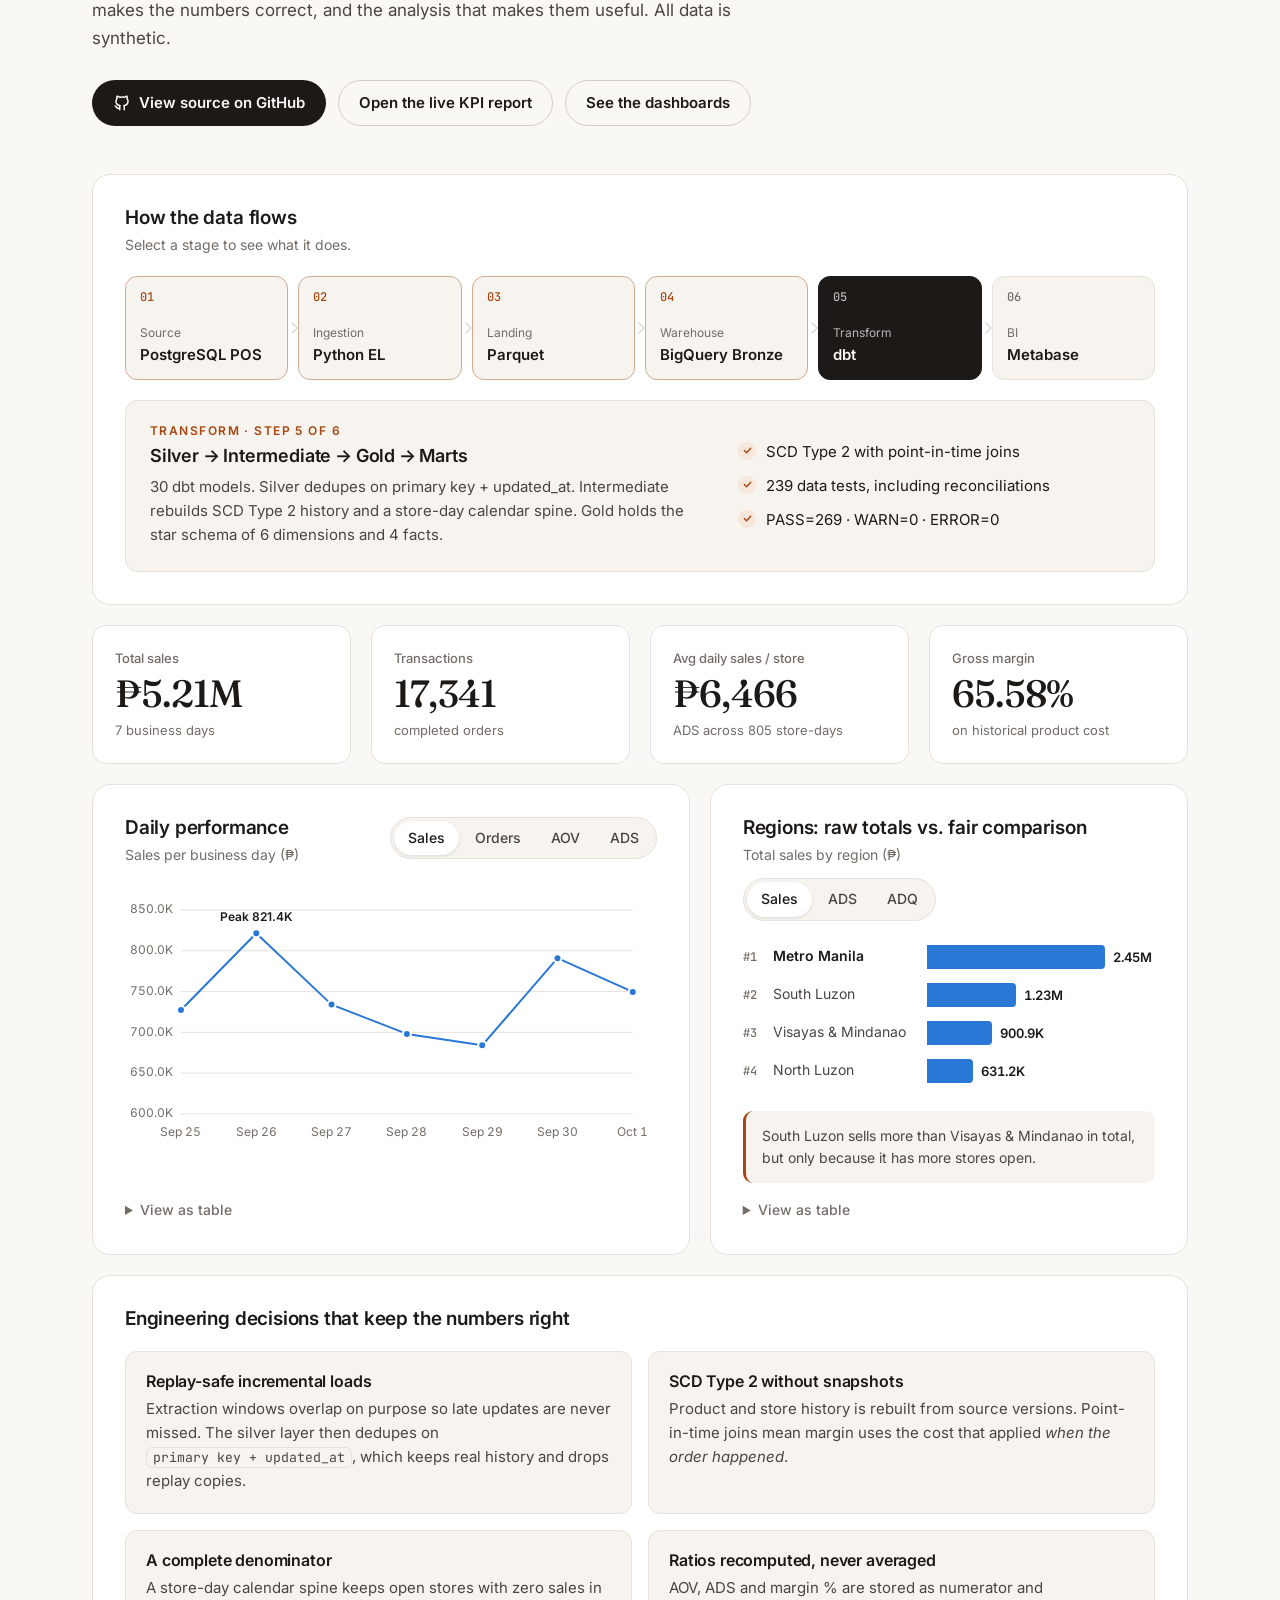
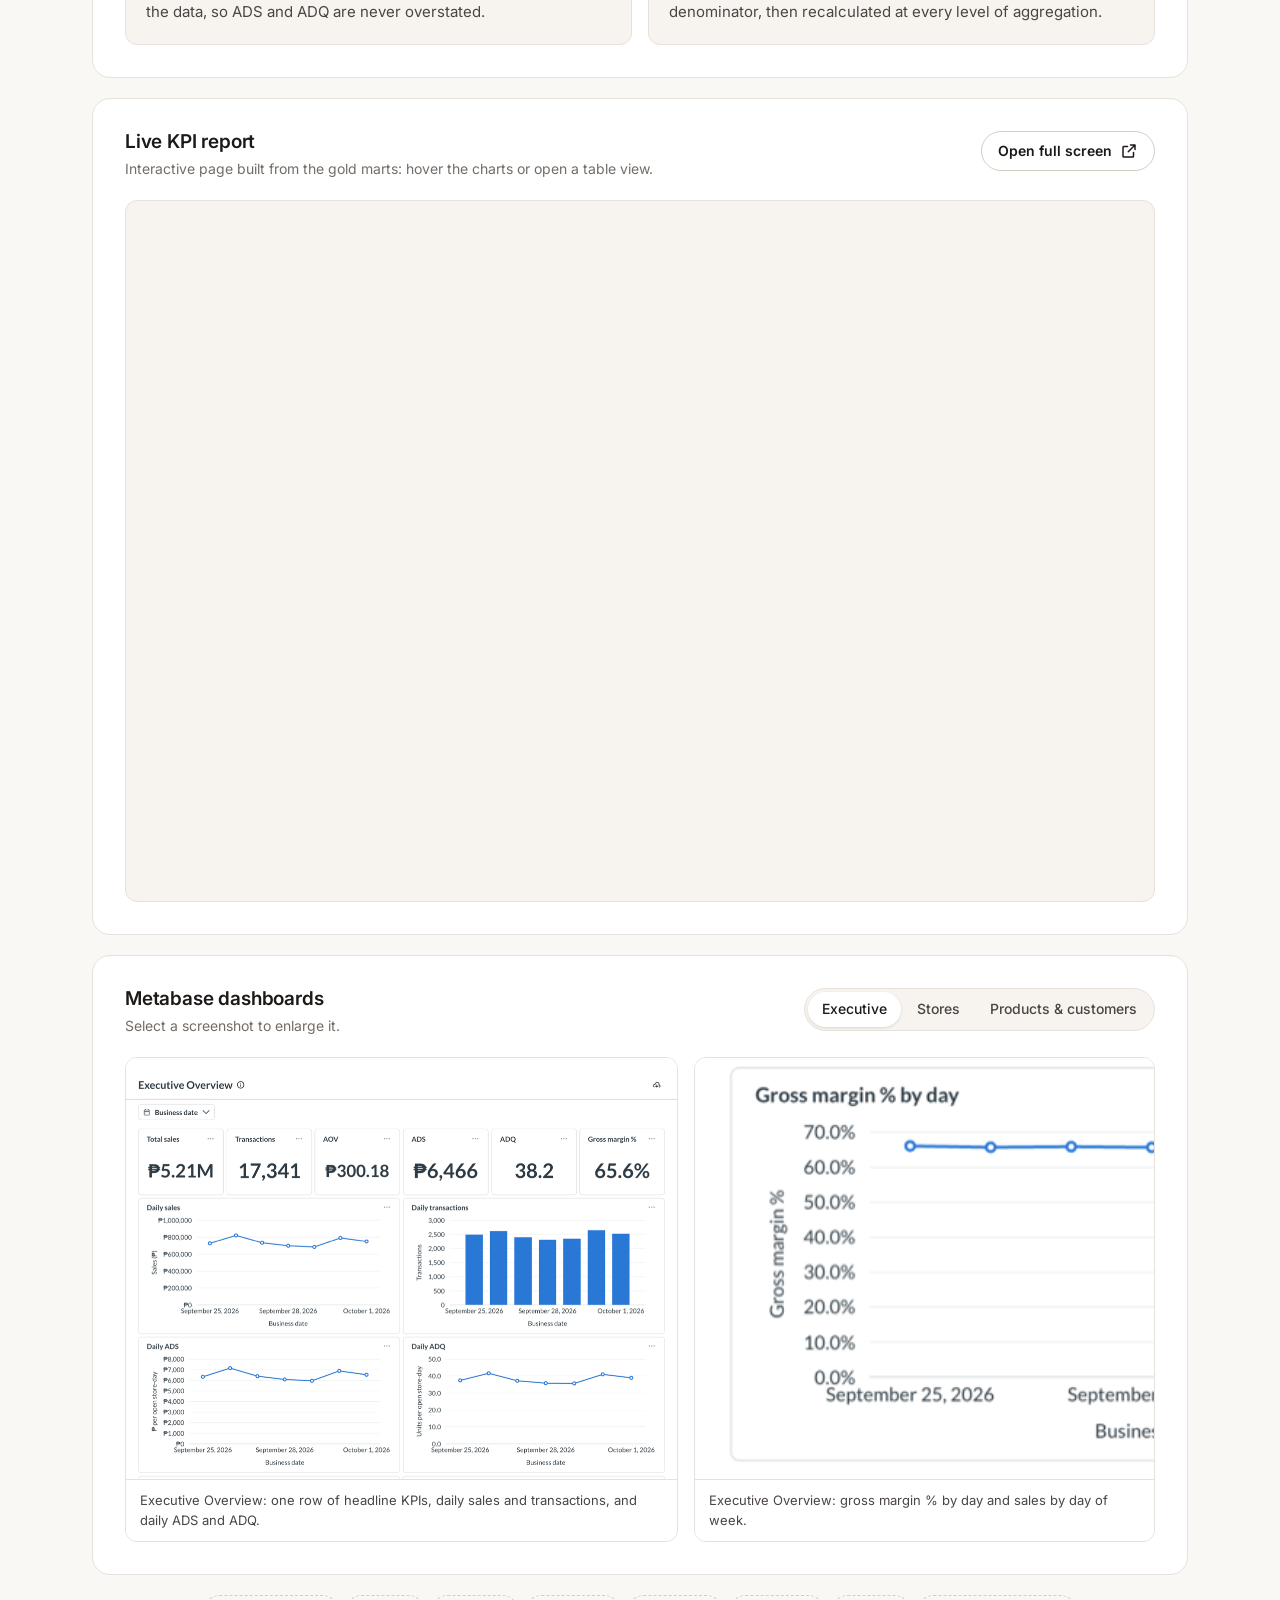
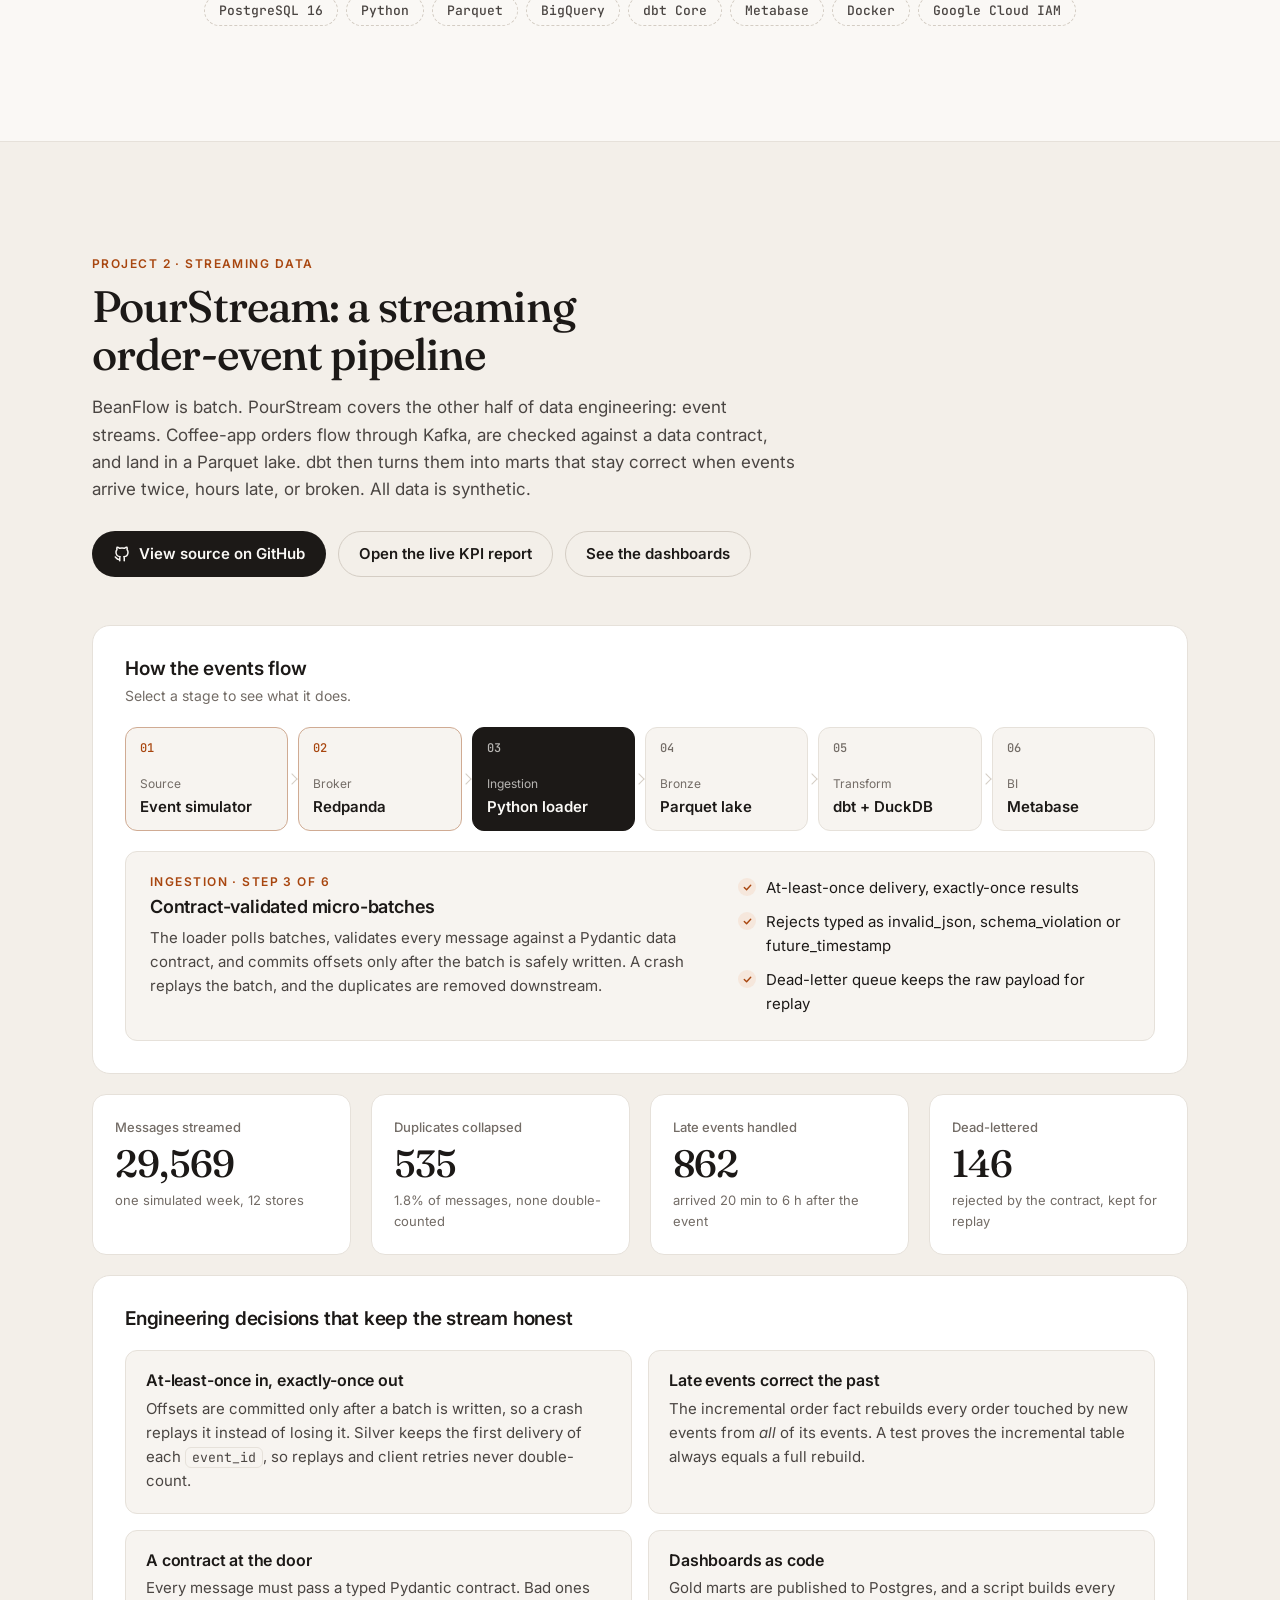
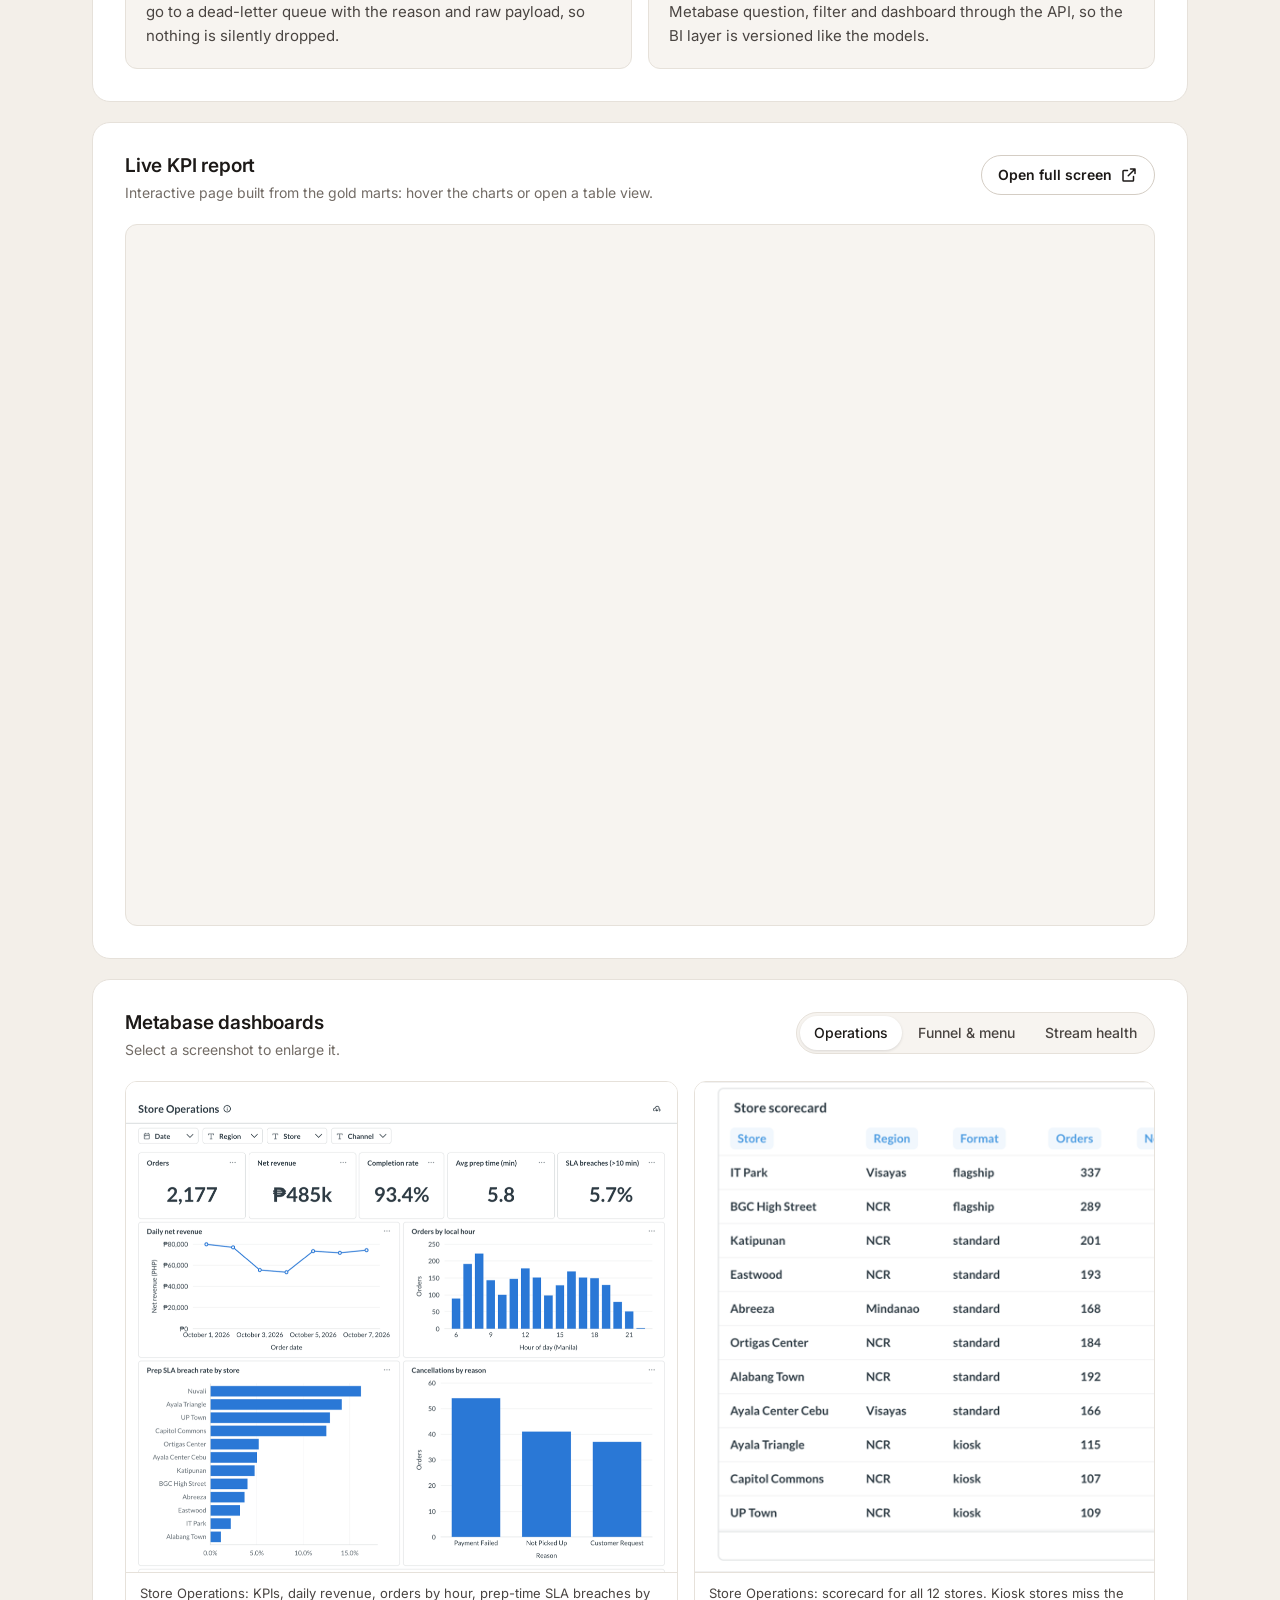
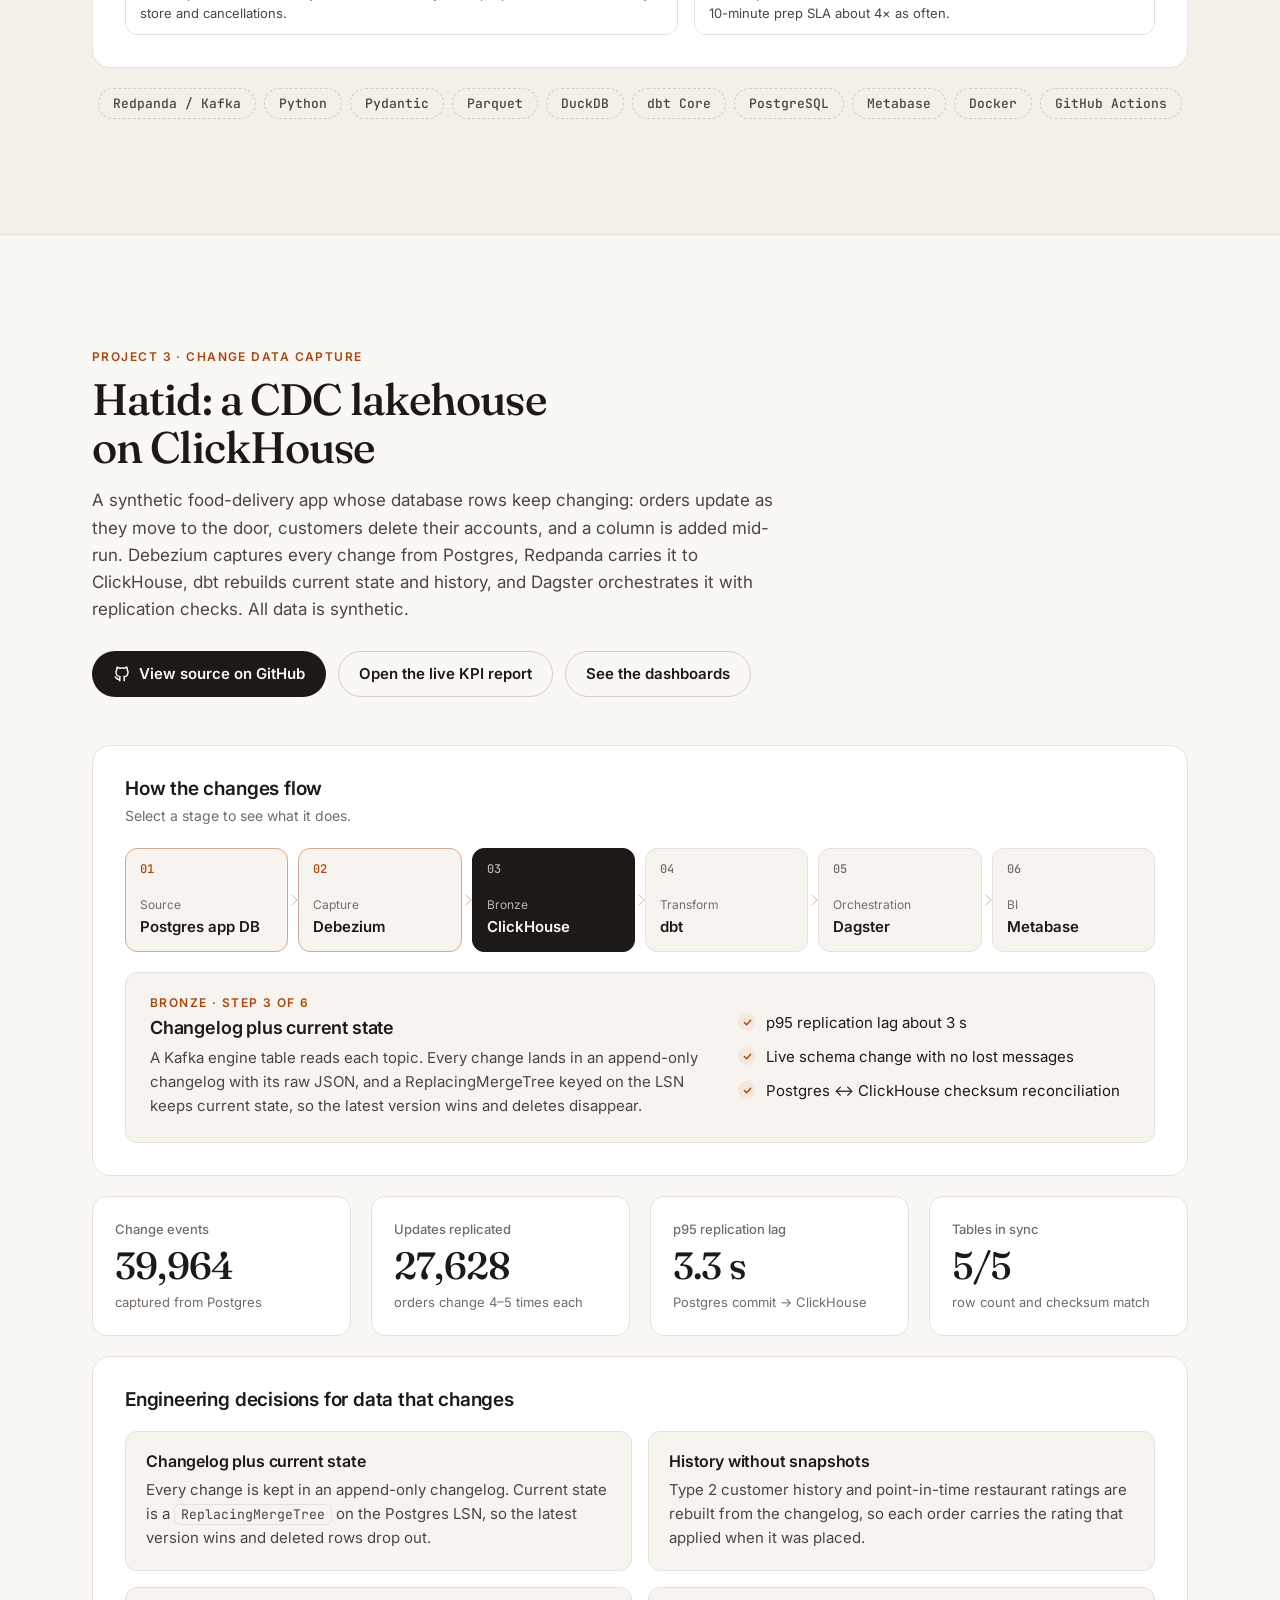
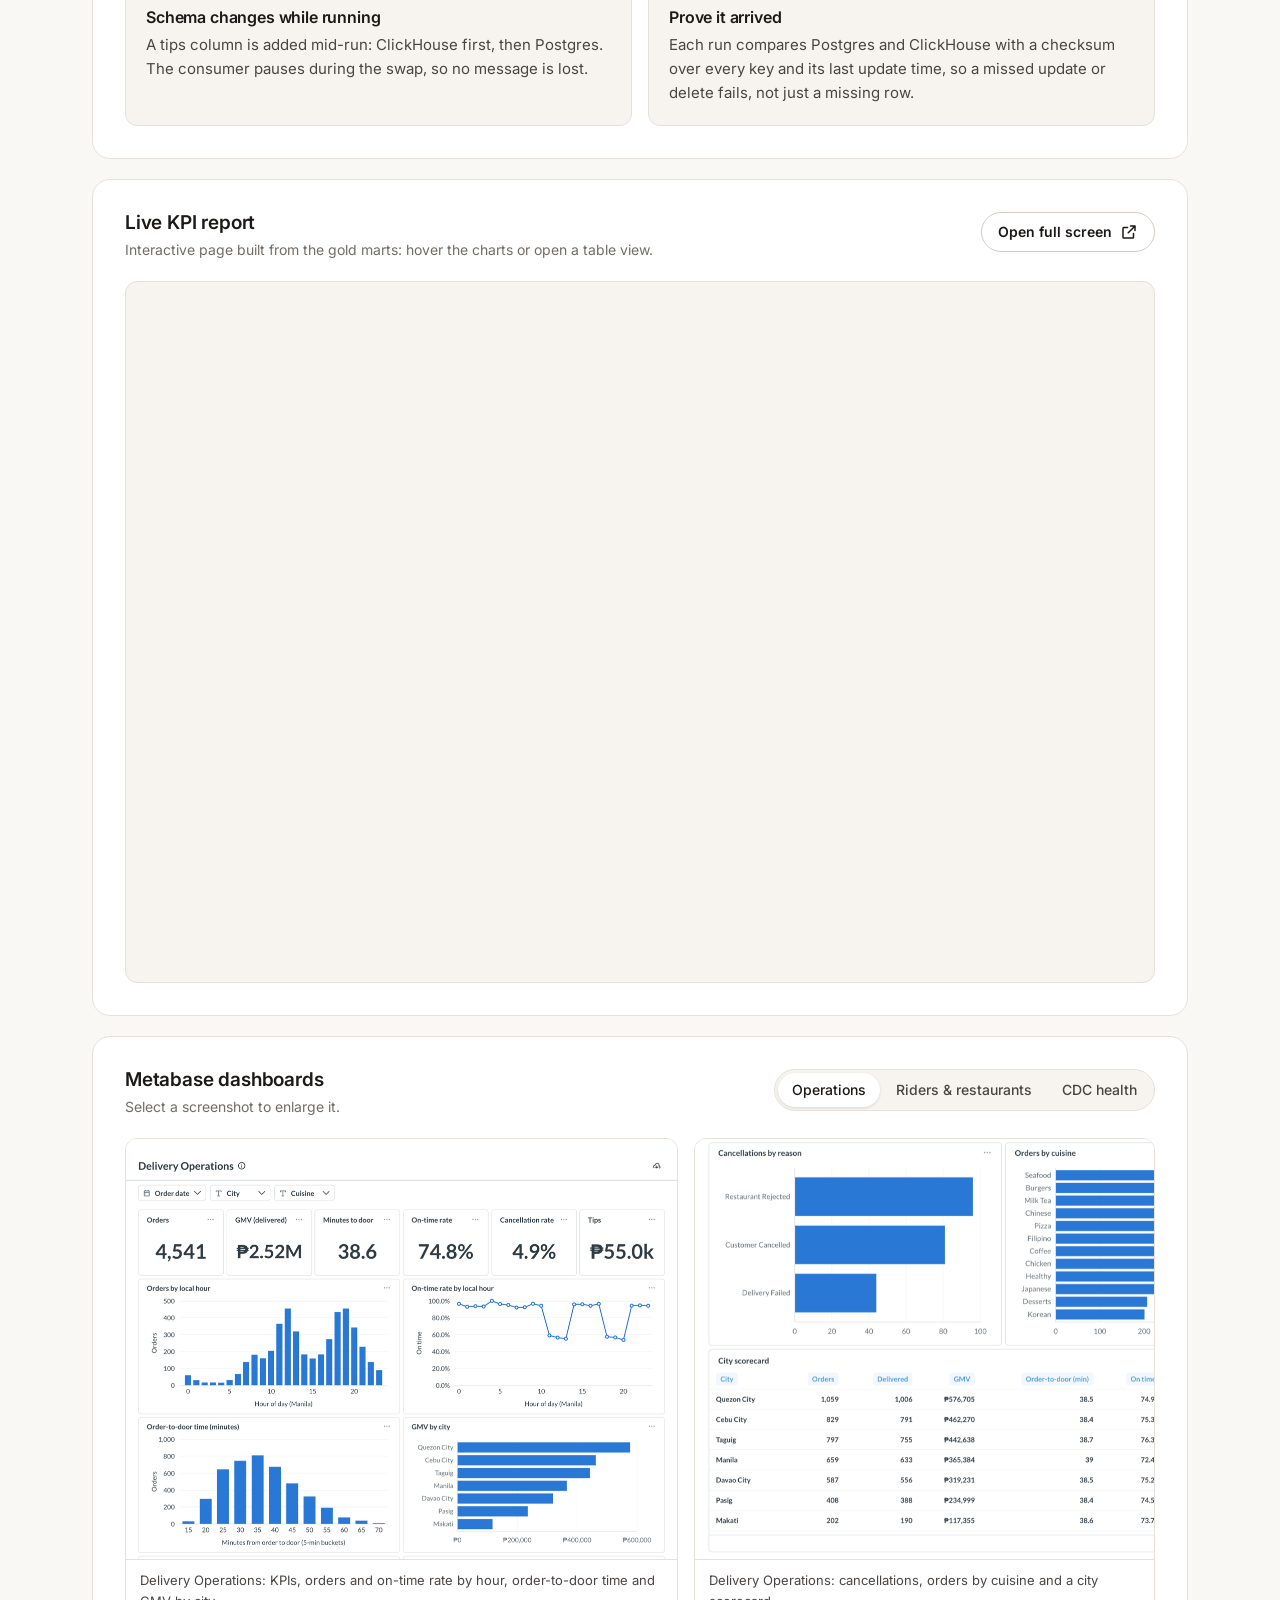
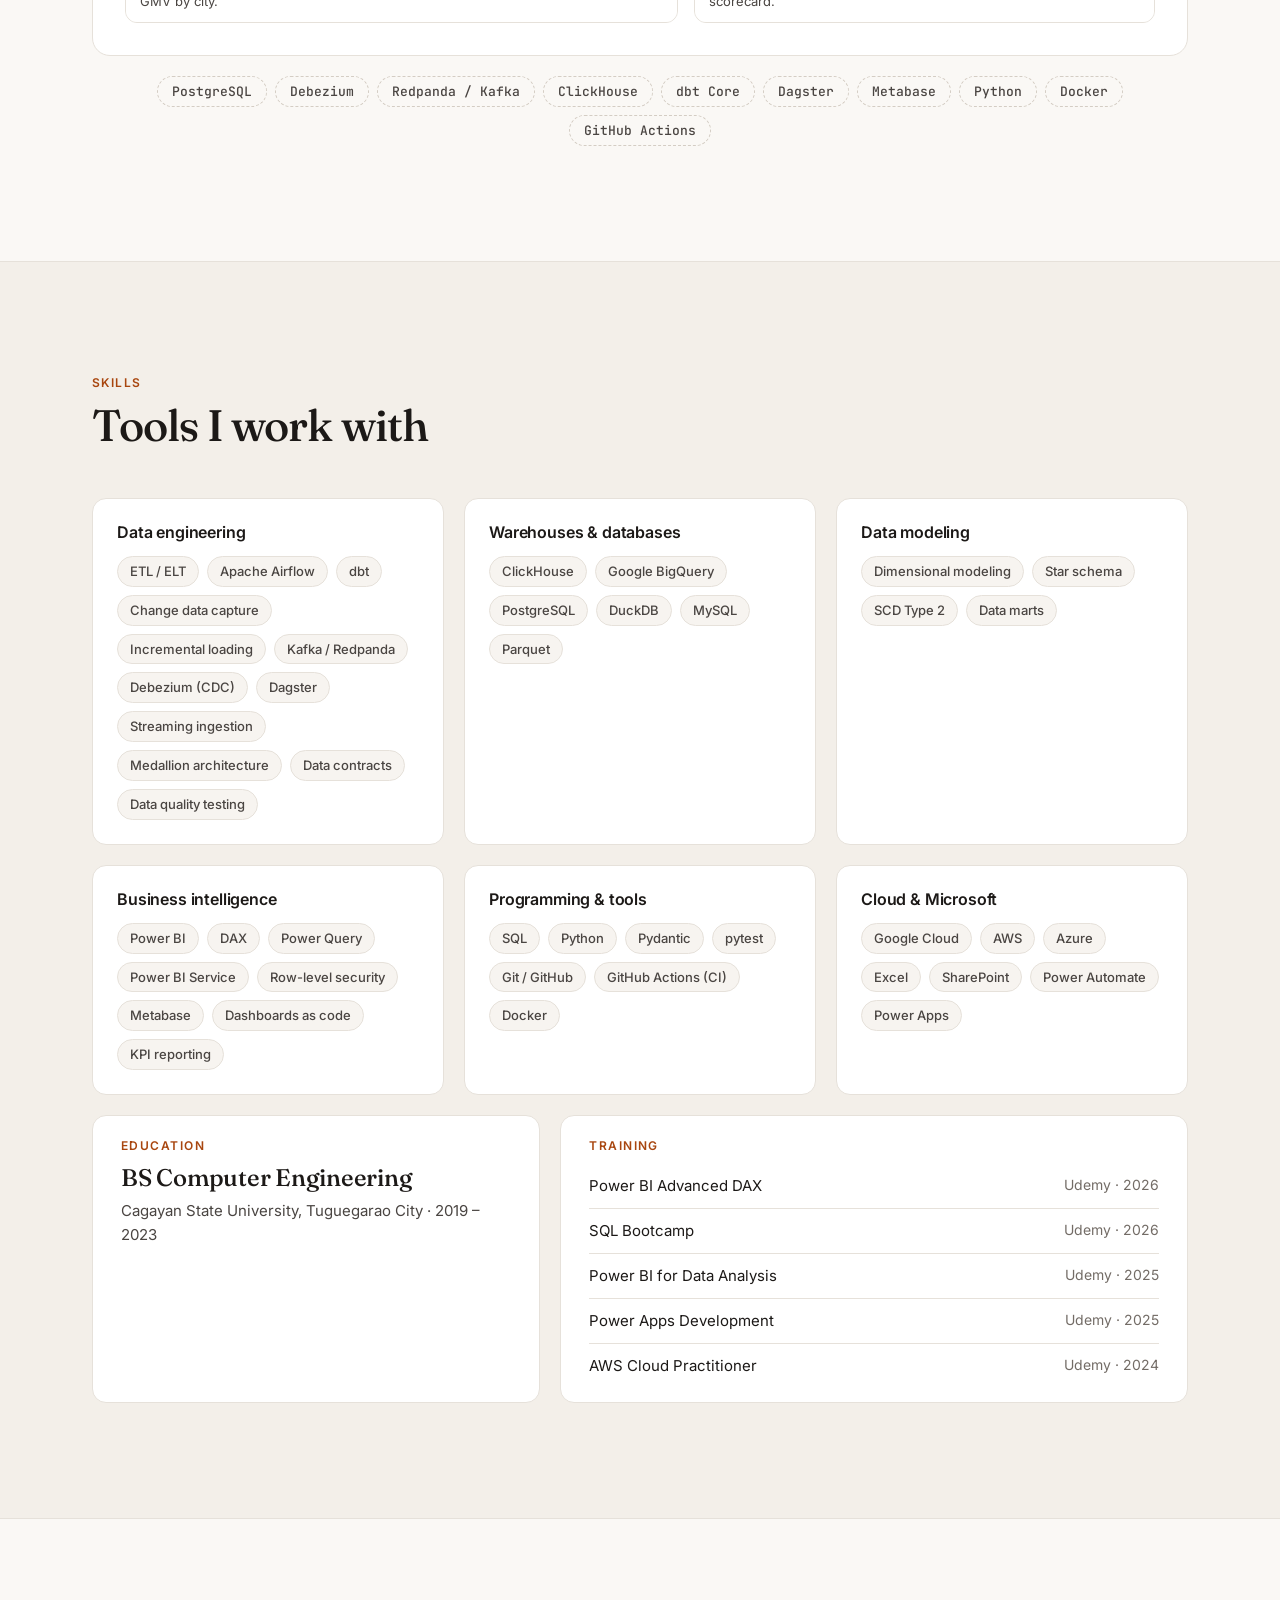
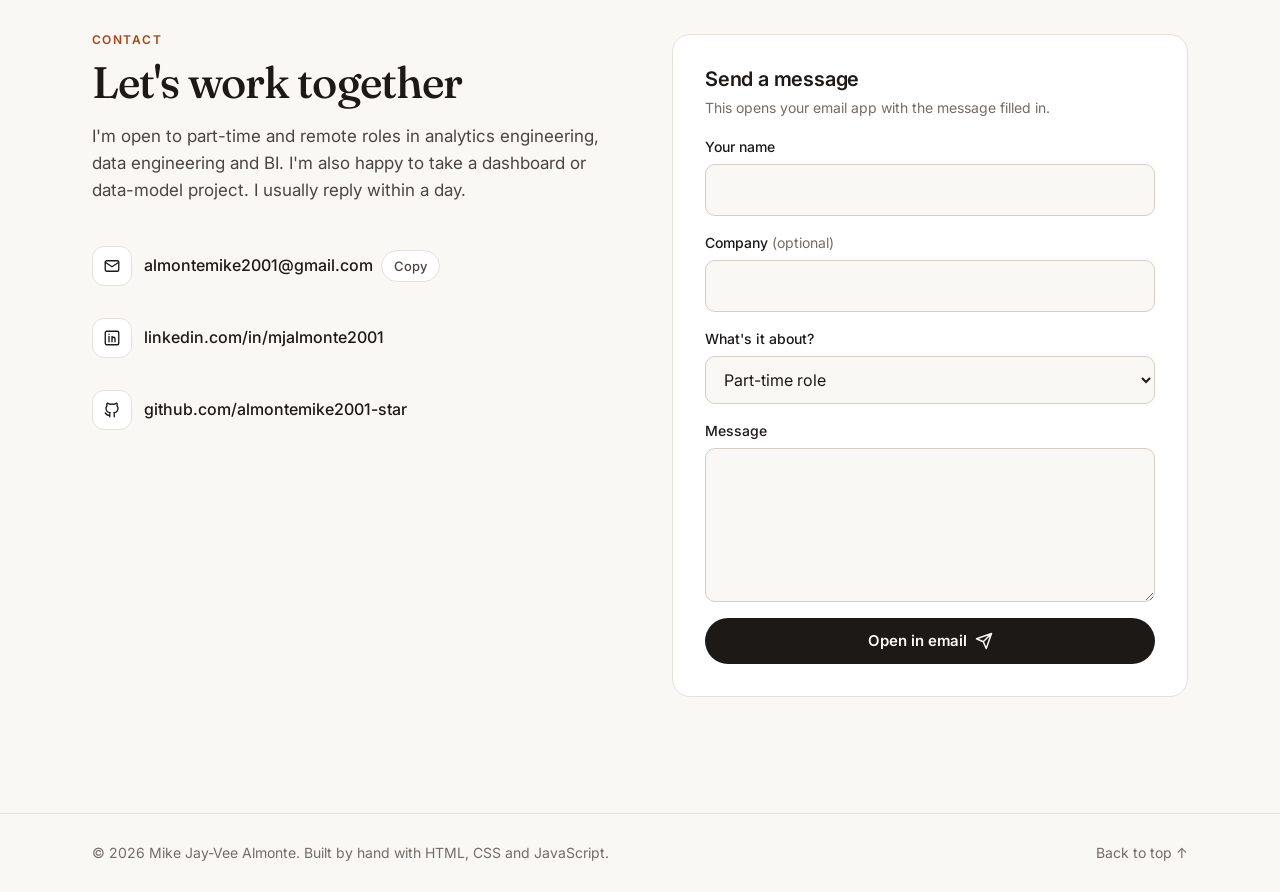
==== commit d3bc6dbb: "feat: add Hatid CDC lakehouse as project 3 - Project 3 section: pipeline stepper, CDC KPIs, engineer" ====
--- a/index.html
+++ b/index.html
@@ -4,14 +4,14 @@
   <meta charset="utf-8">
   <meta name="viewport" content="width=device-width, initial-scale=1">
   <title>Mike Jay-Vee Almonte · Data Analyst / Engineer</title>
-  <meta name="description" content="Data Analyst / Engineer in Quezon City, Philippines. I build dbt data marts, batch and streaming data pipelines, and Power BI / Metabase dashboards for retail and enterprise teams. Open to part-time remote work.">
+  <meta name="description" content="Data Analyst / Engineer in Quezon City, Philippines. I build dbt data marts, batch, streaming and CDC data pipelines, and Power BI / Metabase dashboards for retail and enterprise teams. Open to part-time remote work.">
   <meta name="author" content="Mike Jay-Vee Almonte">
   <meta name="theme-color" content="#faf8f5" media="(prefers-color-scheme: light)">
   <meta name="theme-color" content="#121110" media="(prefers-color-scheme: dark)">
 
   <meta property="og:type" content="website">
   <meta property="og:title" content="Mike Jay-Vee Almonte · Data Analyst / Engineer">
-  <meta property="og:description" content="I build dbt data marts, batch and streaming data pipelines, and BI dashboards that teams can trust.">
+  <meta property="og:description" content="I build dbt data marts, batch, streaming and CDC data pipelines, and BI dashboards that teams can trust.">
   <meta property="og:image" content="assets/img/executive-overview-1.png">
   <meta name="twitter:card" content="summary_large_image">
 
@@ -38,7 +38,7 @@
       "https://linkedin.com/in/mjalmonte2001",
       "https://github.com/almontemike2001-star"
     ],
-    "knowsAbout": ["SQL", "dbt", "Power BI", "DAX", "BigQuery", "ClickHouse", "PostgreSQL", "DuckDB", "Python", "Airflow", "Kafka", "Metabase", "Data modeling", "Data contracts"]
+    "knowsAbout": ["SQL", "dbt", "Power BI", "DAX", "BigQuery", "ClickHouse", "PostgreSQL", "DuckDB", "Python", "Airflow", "Kafka", "Debezium", "Dagster", "Metabase", "Data modeling", "Data contracts"]
   }
   </script>
 </head>
@@ -83,7 +83,7 @@
         <h1 id="hero-title">I turn raw operational data into reports teams can&nbsp;<em>trust</em>.</h1>
         <p class="lead">
           I'm <strong>Mike Jay-Vee Almonte</strong>, a Data Analyst / Engineer in Quezon City, Philippines.
-          I build dbt data marts, batch and streaming data pipelines, and Power BI and Metabase dashboards for retail and enterprise teams.
+          I build dbt data marts, batch, streaming and CDC data pipelines, and Power BI and Metabase dashboards for retail and enterprise teams.
         </p>
         <div class="hero-ctas">
           <a class="btn btn-primary" href="#project">See my projects
@@ -105,10 +105,10 @@
         <dl class="stat-grid">
           <div class="stat"><dt>Years in data &amp; BI</dt><dd><span data-count="2.5" data-decimals="1">2.5</span>+</dd></div>
           <div class="stat"><dt>Enterprise BI clients</dt><dd><span data-count="5">5</span></dd></div>
-          <div class="stat"><dt>dbt models built</dt><dd><span data-count="42">42</span></dd></div>
-          <div class="stat"><dt>dbt checks passing</dt><dd><span data-count="318">318</span></dd></div>
+          <div class="stat"><dt>dbt models built</dt><dd><span data-count="57">57</span></dd></div>
+          <div class="stat"><dt>dbt checks passing</dt><dd><span data-count="367">367</span></dd></div>
         </dl>
-        <p class="hero-card-foot mono"><span class="ok">✓</span> PASS=318 WARN=0 ERROR=0 · 2 projects</p>
+        <p class="hero-card-foot mono"><span class="ok">✓</span> PASS=367 WARN=0 ERROR=0 · 3 projects</p>
       </aside>
     </section>
 
@@ -466,8 +466,101 @@
       </div>
     </section>
 
+    <!-- ============ Project 3: Hatid ============ -->
+    <section class="section container" id="hatid" aria-labelledby="ht-title">
+      <div class="section-head reveal">
+        <p class="eyebrow">Project 3 · Change data capture</p>
+        <h2 id="ht-title">Hatid: a CDC lakehouse on ClickHouse</h2>
+        <p class="section-sub">
+          A synthetic food-delivery app whose database rows keep changing: orders update as they move to the door, customers delete their accounts, and a column is added mid-run.
+          Debezium captures every change from Postgres, Redpanda carries it to ClickHouse, dbt rebuilds current state and history, and Dagster orchestrates it with replication checks.
+          All data is synthetic.
+        </p>
+        <div class="project-links">
+          <a class="btn btn-primary" href="https://github.com/almontemike2001-star/hatid-cdc-lakehouse" target="_blank" rel="noopener">
+            <svg viewBox="0 0 24 24" aria-hidden="true"><path d="M9 19c-4.3 1.4-4.3-2.5-6-3m12 5v-3.5c0-1 .1-1.4-.5-2 2.8-.3 5.5-1.4 5.5-6a4.6 4.6 0 0 0-1.3-3.2 4.2 4.2 0 0 0-.1-3.2s-1.1-.3-3.5 1.3a12 12 0 0 0-6.2 0C6.5 2.8 5.4 3.1 5.4 3.1a4.2 4.2 0 0 0-.1 3.2A4.6 4.6 0 0 0 4 9.5c0 4.6 2.7 5.7 5.5 6-.6.6-.6 1.2-.5 2V21"/></svg>
+            View source on GitHub
+          </a>
+          <a class="btn btn-ghost" href="https://almontemike2001-star.github.io/hatid-cdc-lakehouse/kpi_report.html" target="_blank" rel="noopener">Open the live KPI report</a>
+          <a class="btn btn-ghost" href="#ht-dashboards">See the dashboards</a>
+        </div>
+      </div>
+
+      <div class="panel reveal">
+        <div class="panel-head">
+          <h3>How the changes flow</h3>
+          <p class="hint">Select a stage to see what it does.</p>
+        </div>
+        <div class="pipeline" role="tablist" aria-label="Hatid pipeline stages" id="ht-pipeline"></div>
+        <div class="stage-detail" id="ht-stage-detail" role="tabpanel" aria-live="polite"></div>
+      </div>
+
+      <div class="kpi-row reveal" aria-label="Change data capture results">
+        <div class="kpi"><span class="kpi-label">Change events</span><span class="kpi-value" data-count="39964" data-format="int">39,964</span><span class="kpi-note">captured from Postgres</span></div>
+        <div class="kpi"><span class="kpi-label">Updates replicated</span><span class="kpi-value" data-count="27628" data-format="int">27,628</span><span class="kpi-note">orders change 4–5 times each</span></div>
+        <div class="kpi"><span class="kpi-label">p95 replication lag</span><span class="kpi-value" data-count="3.3" data-decimals="1" data-suffix=" s">3.3 s</span><span class="kpi-note">Postgres commit → ClickHouse</span></div>
+        <div class="kpi"><span class="kpi-label">Tables in sync</span><span class="kpi-value" data-count="5" data-suffix="/5">5/5</span><span class="kpi-note">row count and checksum match</span></div>
+      </div>
+
+      <div class="panel reveal">
+        <div class="panel-head"><h3>Engineering decisions for data that changes</h3></div>
+        <div class="decisions">
+          <div class="decision">
+            <h4>Changelog plus current state</h4>
+            <p>Every change is kept in an append-only changelog. Current state is a <code>ReplacingMergeTree</code> on the Postgres LSN, so the latest version wins and deleted rows drop out.</p>
+          </div>
+          <div class="decision">
+            <h4>History without snapshots</h4>
+            <p>Type 2 customer history and point-in-time restaurant ratings are rebuilt from the changelog, so each order carries the rating that applied when it was placed.</p>
+          </div>
+          <div class="decision">
+            <h4>Schema changes while running</h4>
+            <p>A tips column is added mid-run: ClickHouse first, then Postgres. The consumer pauses during the swap, so no message is lost.</p>
+          </div>
+          <div class="decision">
+            <h4>Prove it arrived</h4>
+            <p>Each run compares Postgres and ClickHouse with a checksum over every key and its last update time, so a missed update or delete fails, not just a missing row.</p>
+          </div>
+        </div>
+      </div>
+
+      <div class="panel reveal" id="ht-live-report">
+        <div class="panel-head chart-head">
+          <div>
+            <h3 id="ht-live-title">Live KPI report</h3>
+            <p class="hint">Interactive page built from the gold marts: hover the charts or open a table view.</p>
+          </div>
+          <a class="btn btn-ghost btn-sm" href="https://almontemike2001-star.github.io/hatid-cdc-lakehouse/kpi_report.html" target="_blank" rel="noopener">Open full screen
+            <svg viewBox="0 0 24 24" aria-hidden="true"><path d="M14 4h6v6M20 4l-9 9M18 14v5a1 1 0 0 1-1 1H5a1 1 0 0 1-1-1V7a1 1 0 0 1 1-1h5"/></svg>
+          </a>
+        </div>
+        <div class="live-frame">
+          <iframe src="https://almontemike2001-star.github.io/hatid-cdc-lakehouse/kpi_report.html" title="Hatid live KPI report" loading="lazy" aria-labelledby="ht-live-title"></iframe>
+        </div>
+      </div>
+
+      <div class="panel reveal" id="ht-dashboards">
+        <div class="panel-head chart-head">
+          <div>
+            <h3>Metabase dashboards</h3>
+            <p class="hint">Select a screenshot to enlarge it.</p>
+          </div>
+          <div class="seg" role="tablist" aria-label="Hatid dashboard" id="ht-gallery-tabs">
+            <button type="button" role="tab" data-tab="ops" aria-selected="true">Operations</button>
+            <button type="button" role="tab" data-tab="people" aria-selected="false">Riders &amp; restaurants</button>
+            <button type="button" role="tab" data-tab="cdc" aria-selected="false">CDC health</button>
+          </div>
+        </div>
+        <div class="gallery" id="ht-gallery"></div>
+      </div>
+
+      <div class="stack-strip reveal" aria-label="Hatid stack">
+        <span>PostgreSQL</span><span>Debezium</span><span>Redpanda / Kafka</span><span>ClickHouse</span><span>dbt Core</span><span>Dagster</span><span>Metabase</span><span>Python</span><span>Docker</span><span>GitHub Actions</span>
+      </div>
+    </section>
+
     <!-- ============ Skills ============ -->
-    <section class="section" id="skills" aria-labelledby="skills-title">
+    <section class="section section-alt" id="skills" aria-labelledby="skills-title">
       <div class="container">
         <div class="section-head reveal">
           <p class="eyebrow">Skills</p>
@@ -476,7 +569,7 @@
         <div class="skills-grid">
           <div class="skill-group reveal">
             <h3>Data engineering</h3>
-            <ul class="chips"><li>ETL / ELT</li><li>Apache Airflow</li><li>dbt</li><li>Change data capture</li><li>Incremental loading</li><li>Kafka / Redpanda</li><li>Streaming ingestion</li><li>Medallion architecture</li><li>Data contracts</li><li>Data quality testing</li></ul>
+            <ul class="chips"><li>ETL / ELT</li><li>Apache Airflow</li><li>dbt</li><li>Change data capture</li><li>Incremental loading</li><li>Kafka / Redpanda</li><li>Debezium (CDC)</li><li>Dagster</li><li>Streaming ingestion</li><li>Medallion architecture</li><li>Data contracts</li><li>Data quality testing</li></ul>
           </div>
           <div class="skill-group reveal">
             <h3>Warehouses &amp; databases</h3>
@@ -521,7 +614,7 @@
     </section>
 
     <!-- ============ Contact ============ -->
-    <section class="section section-alt" id="contact" aria-labelledby="contact-title">
+    <section class="section" id="contact" aria-labelledby="contact-title">
       <div class="container">
       <div class="contact">
         <div class="contact-copy reveal">
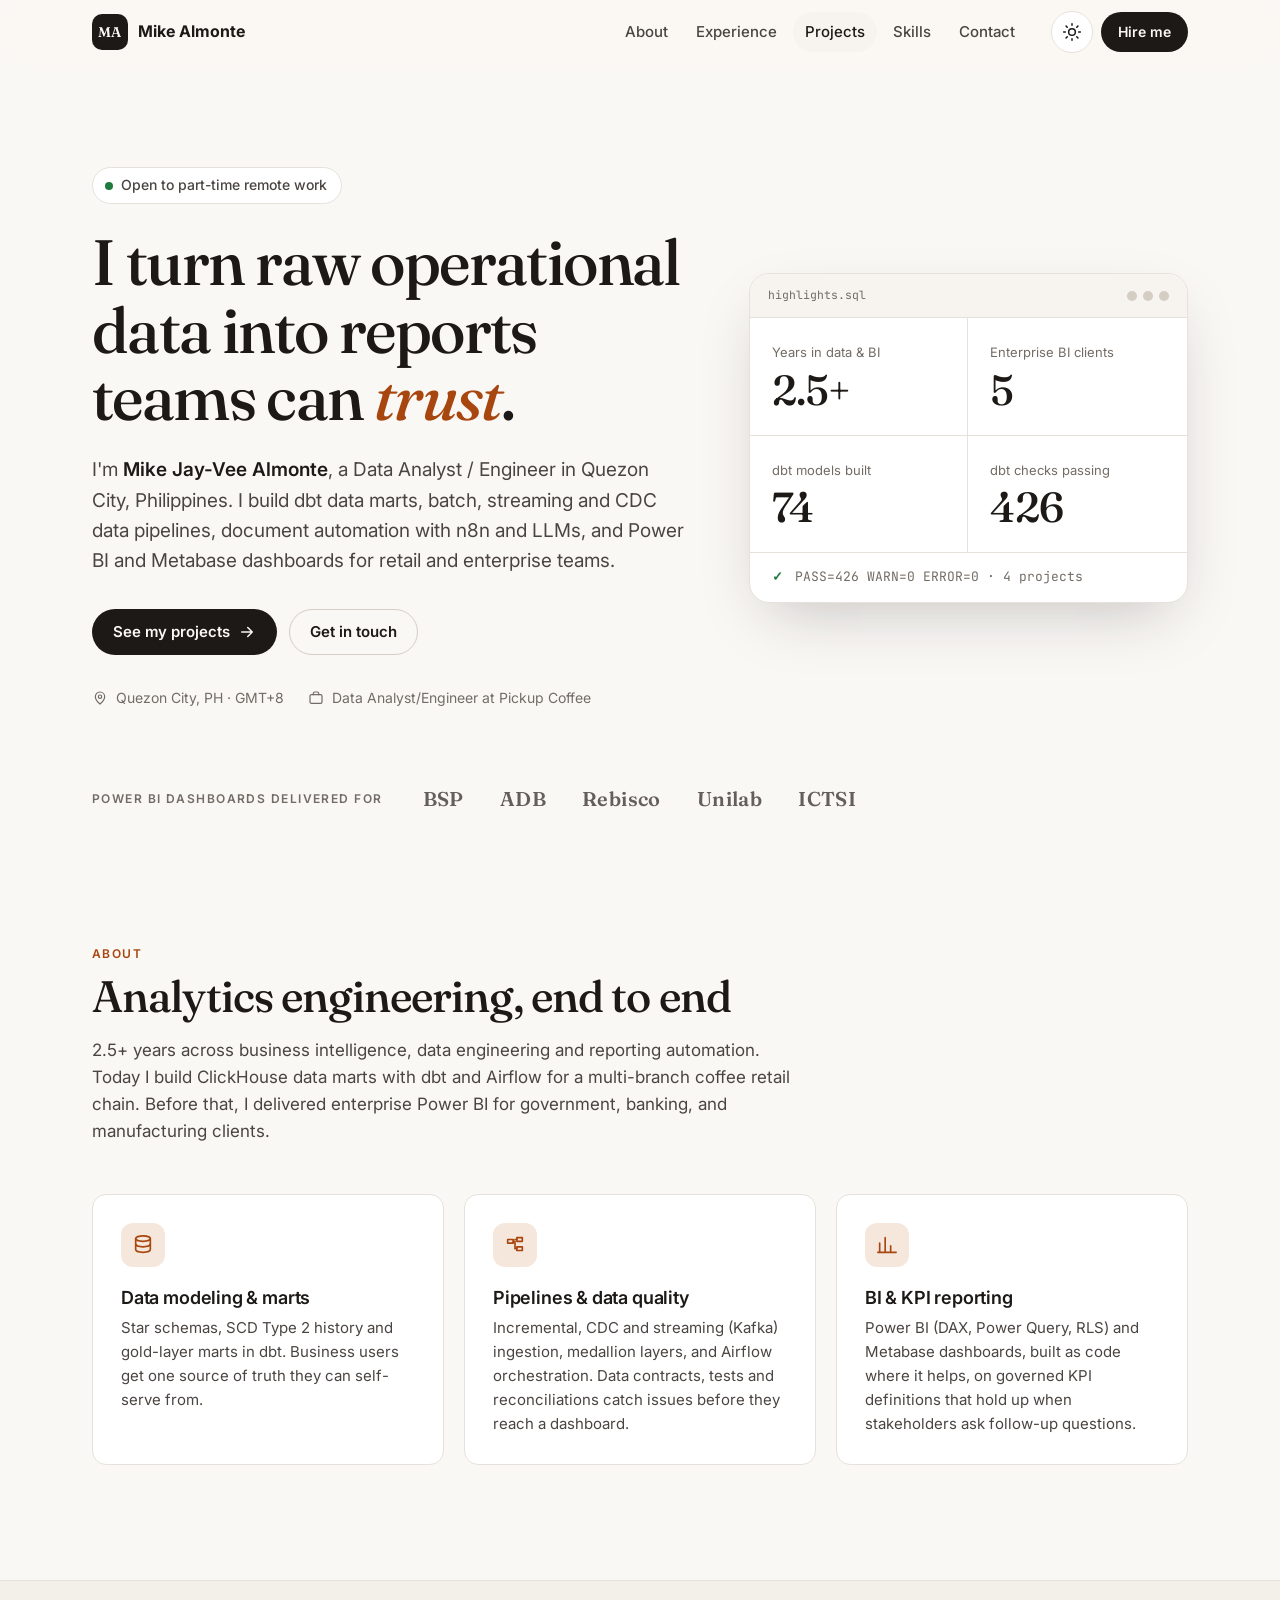
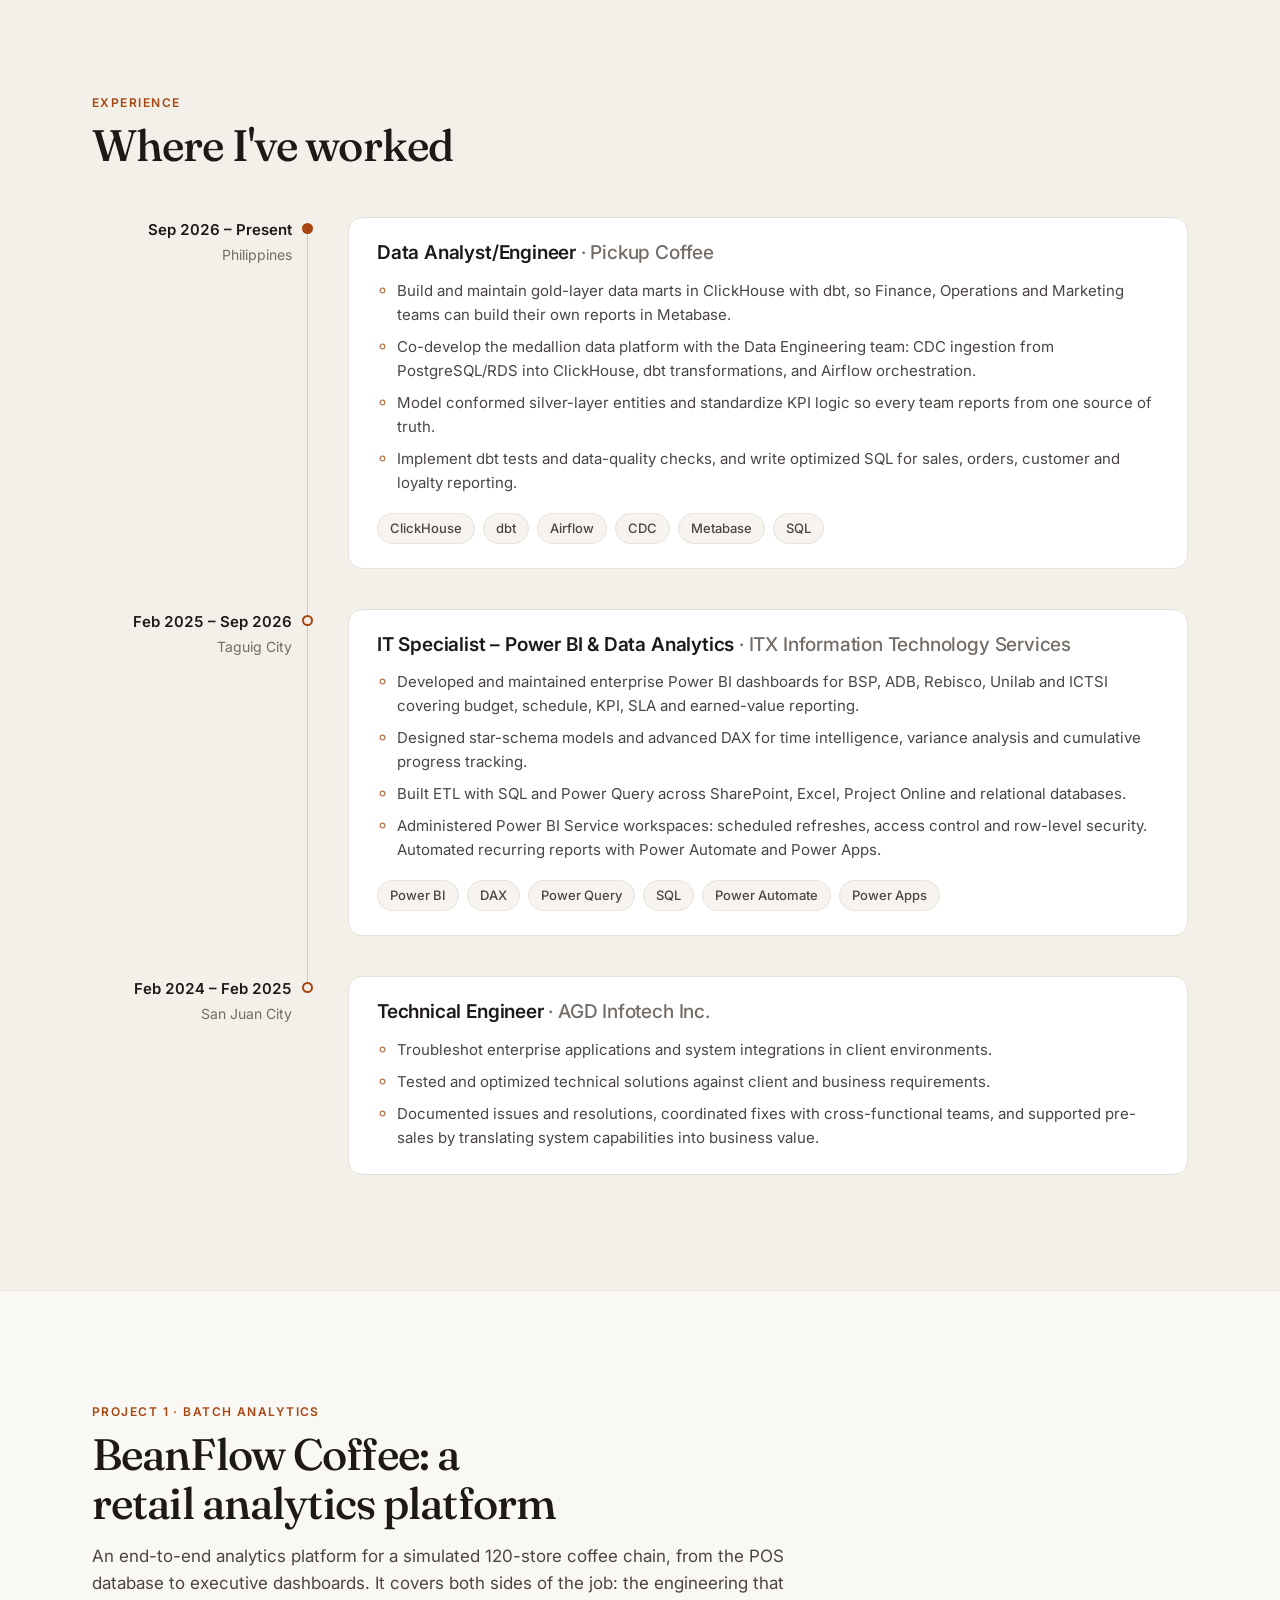
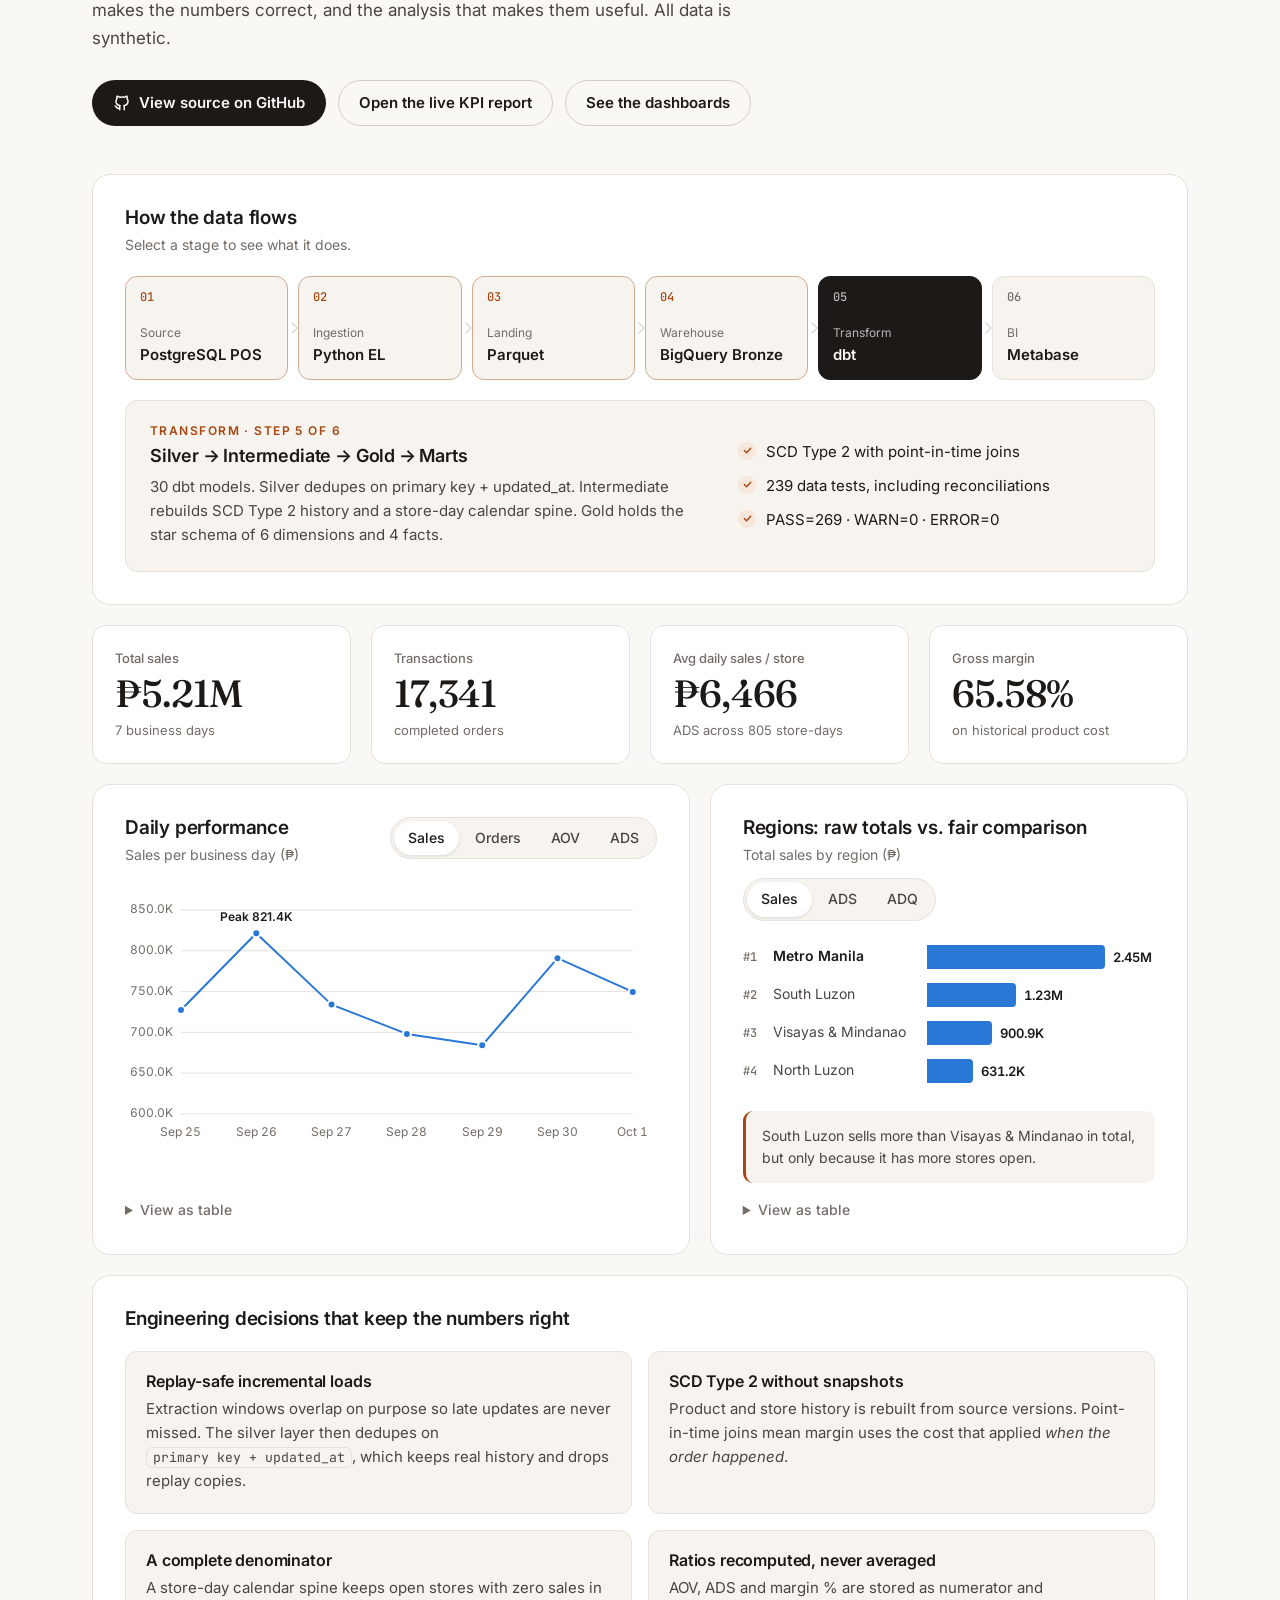
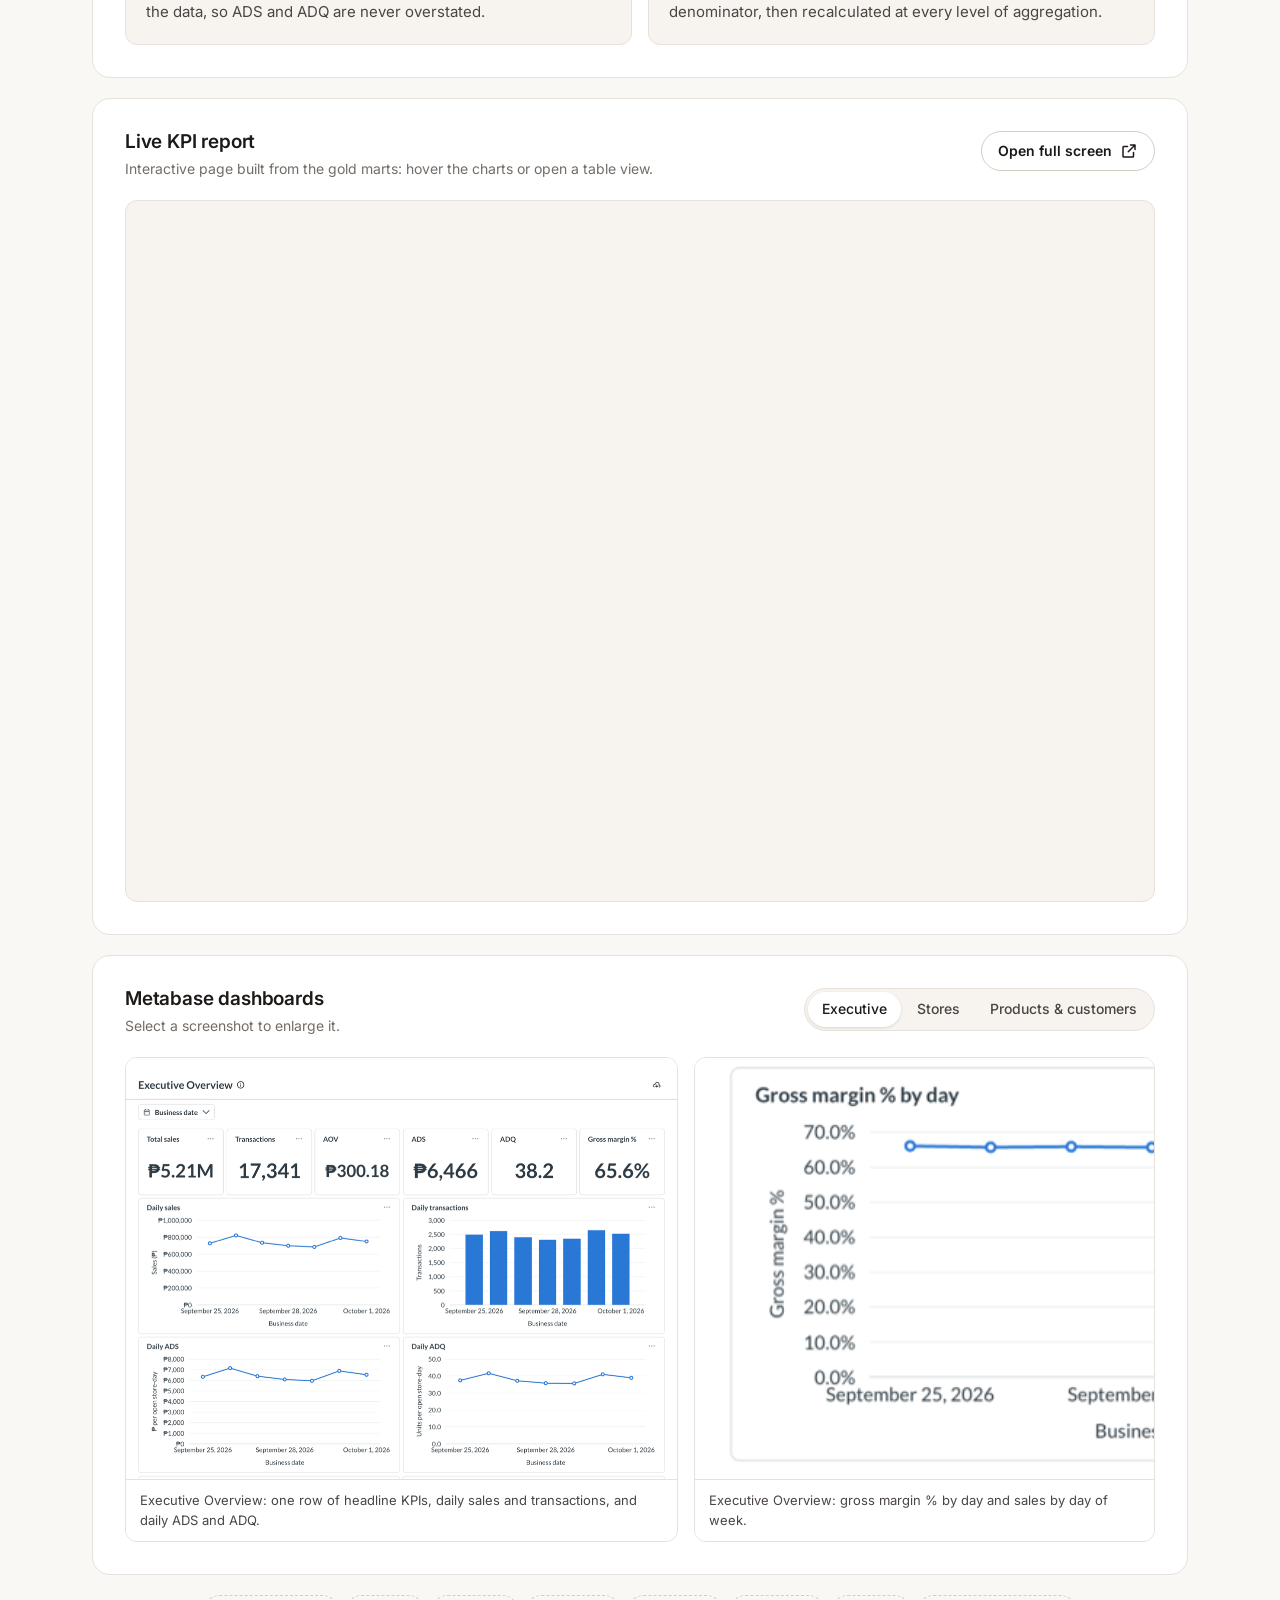
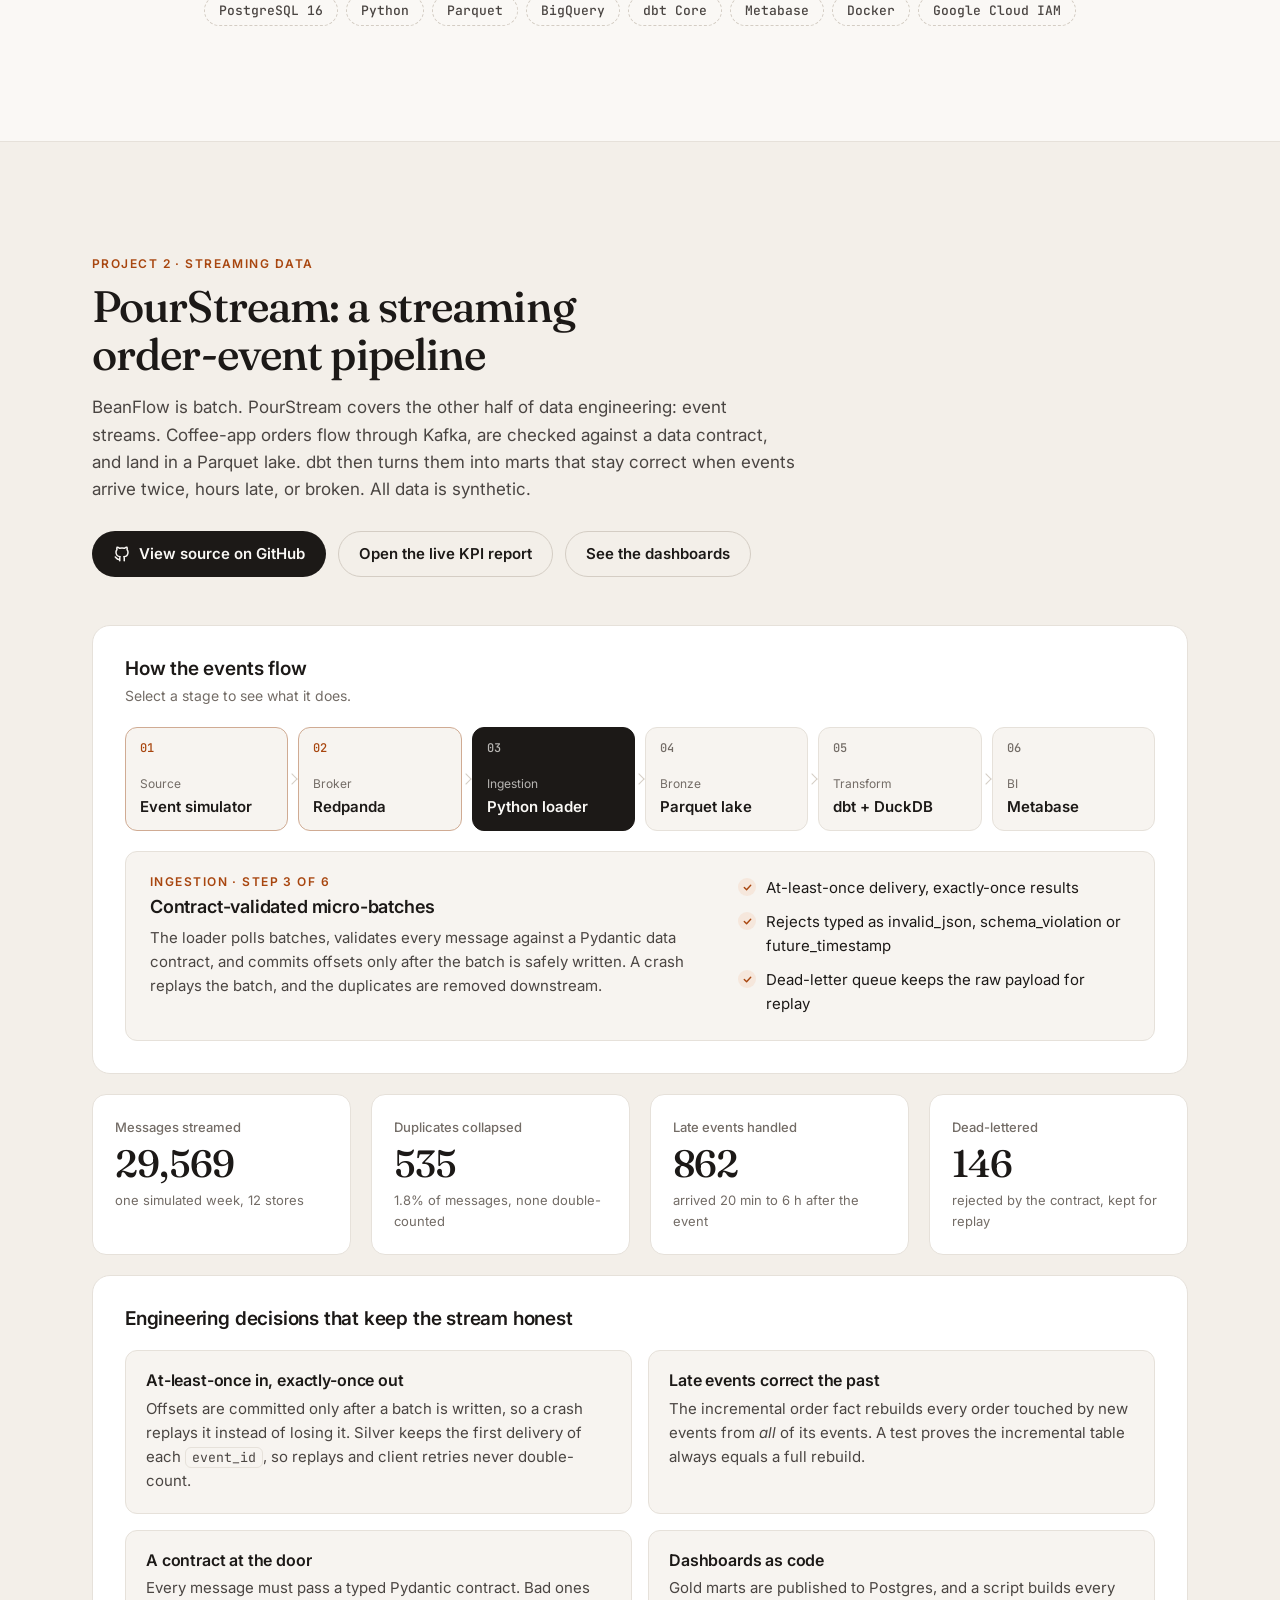
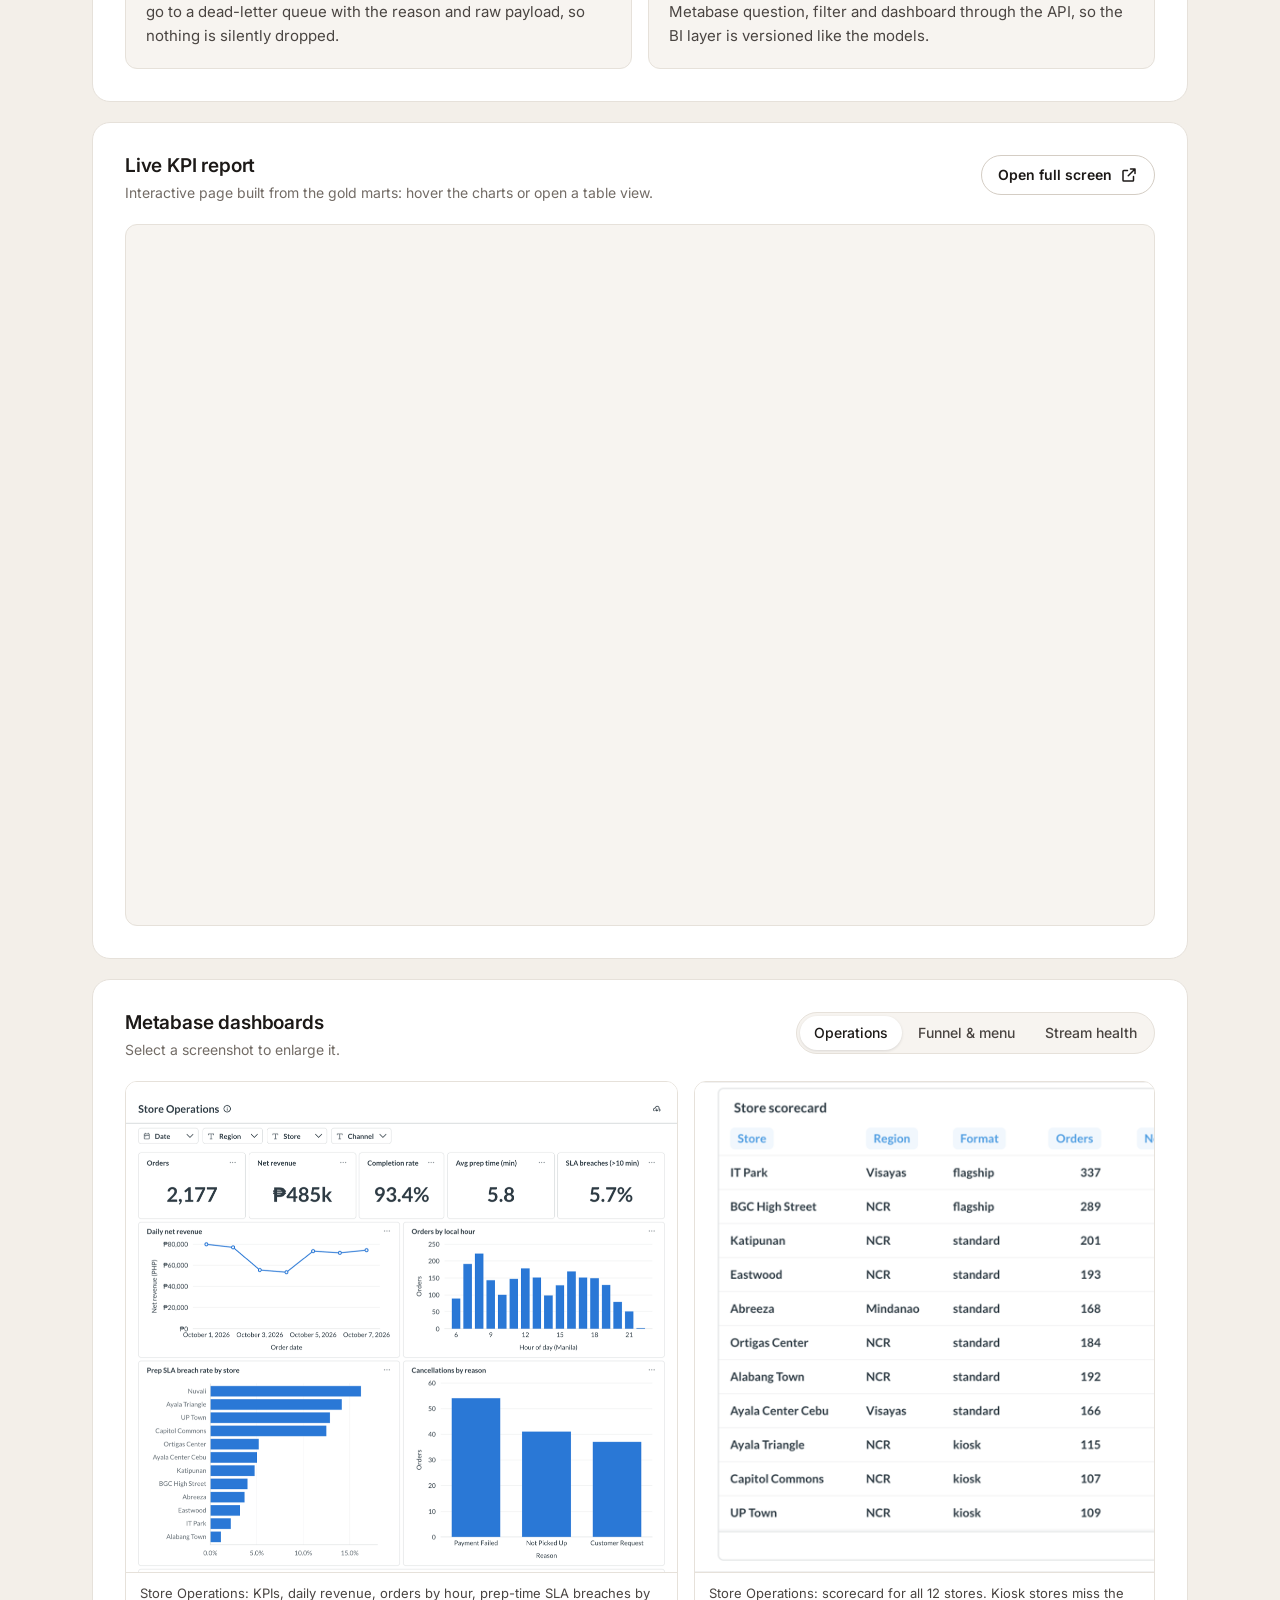
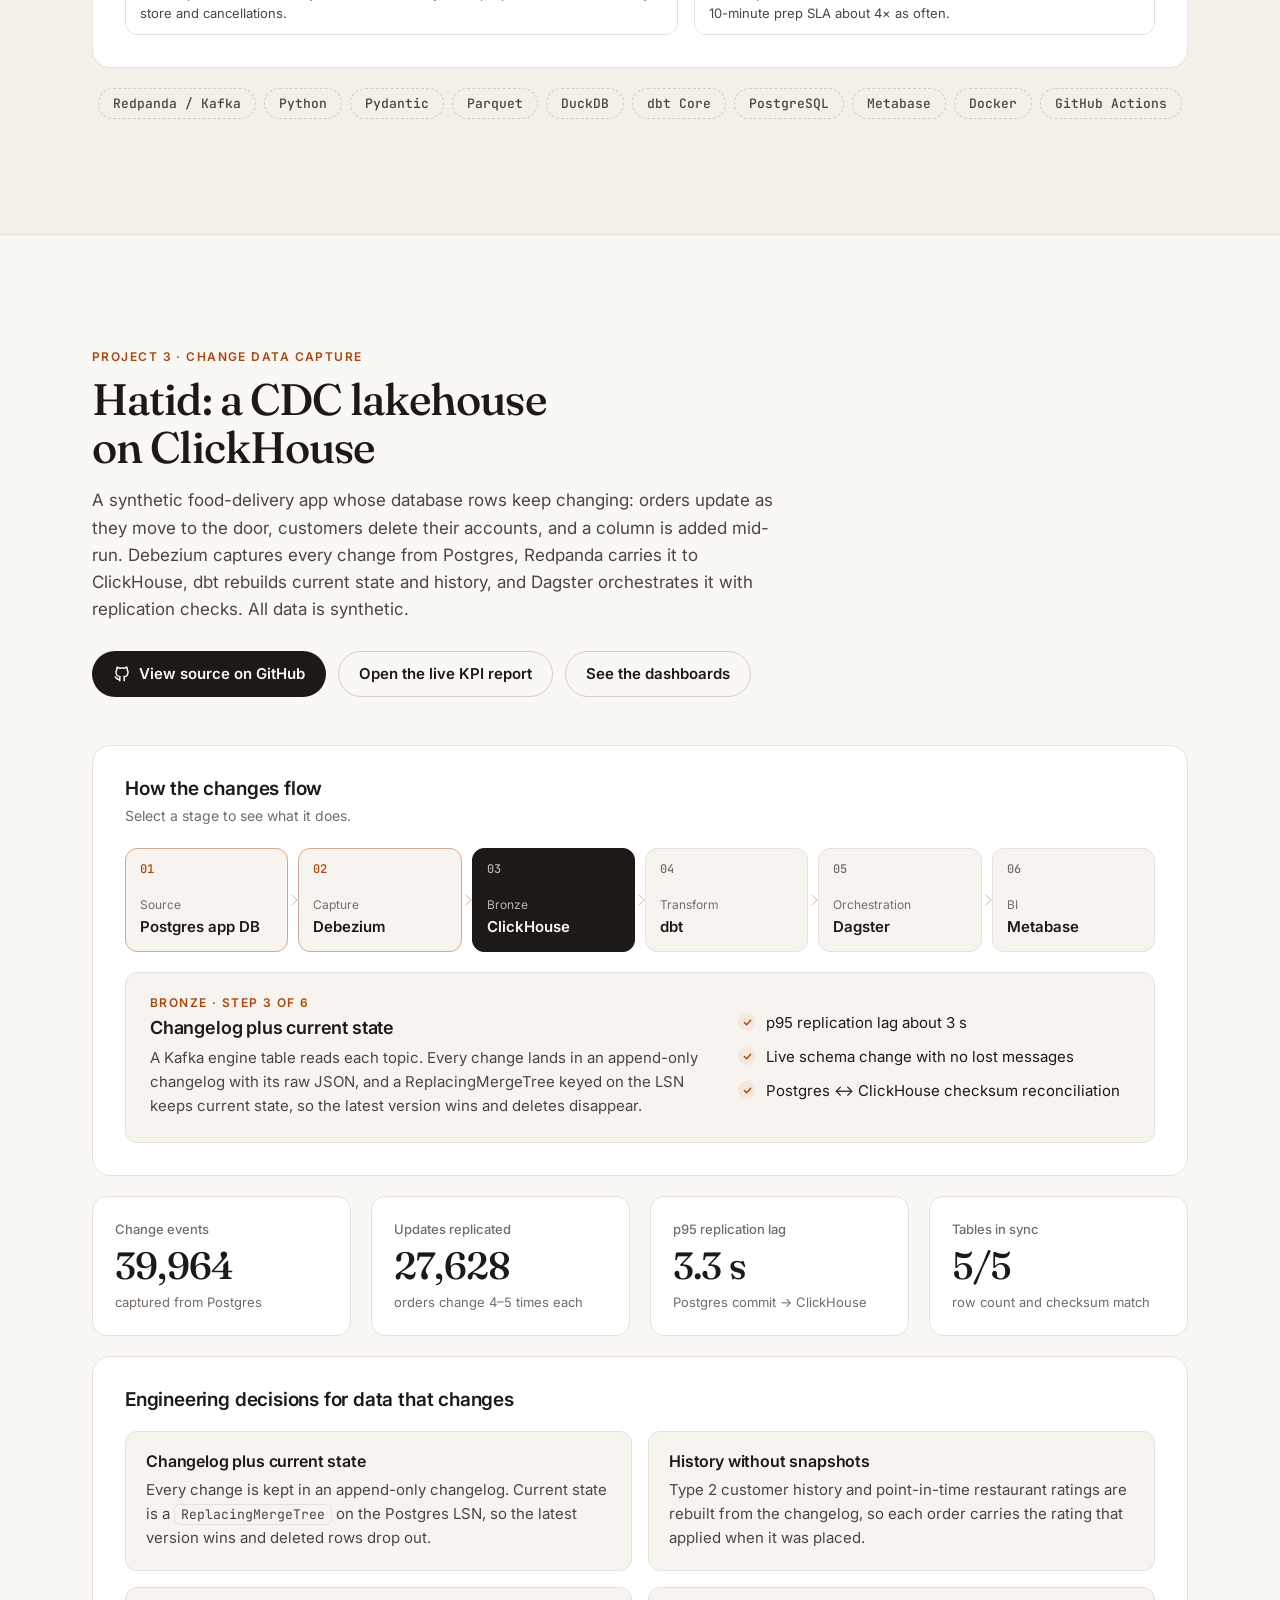
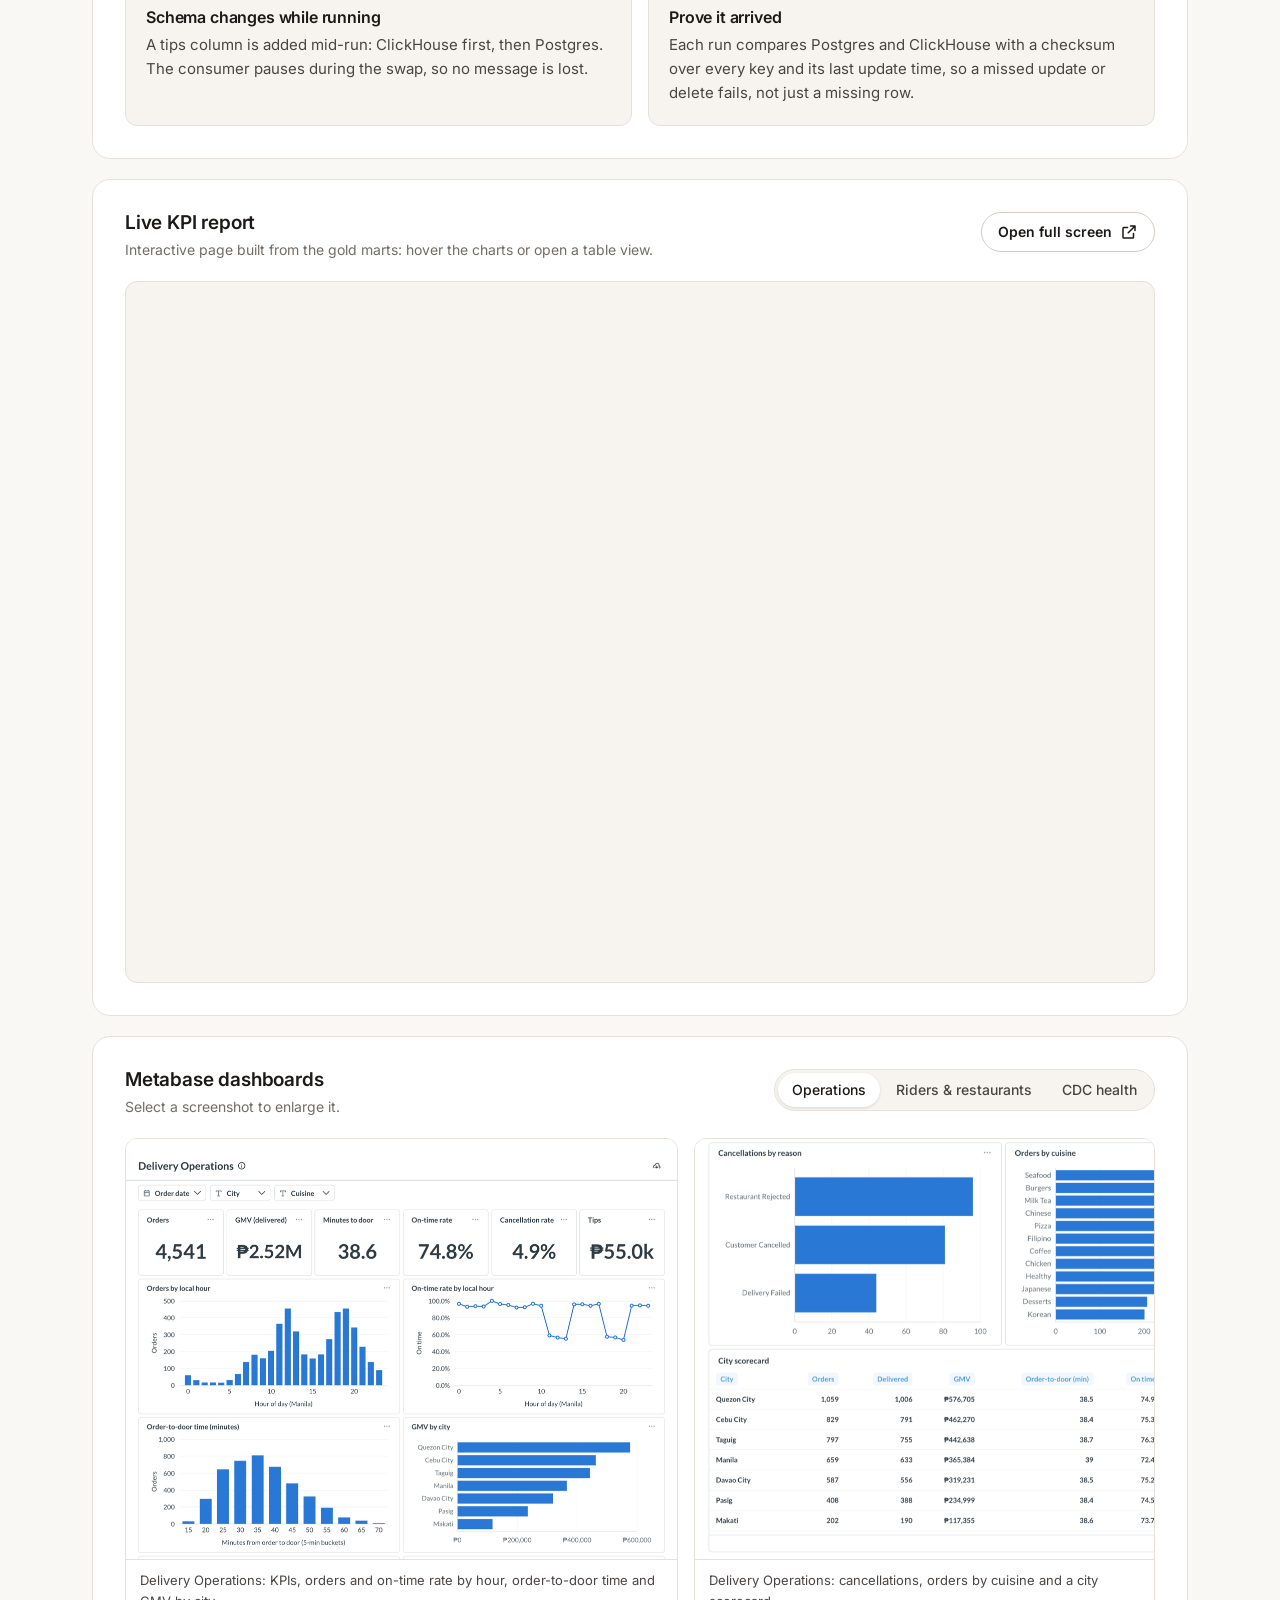
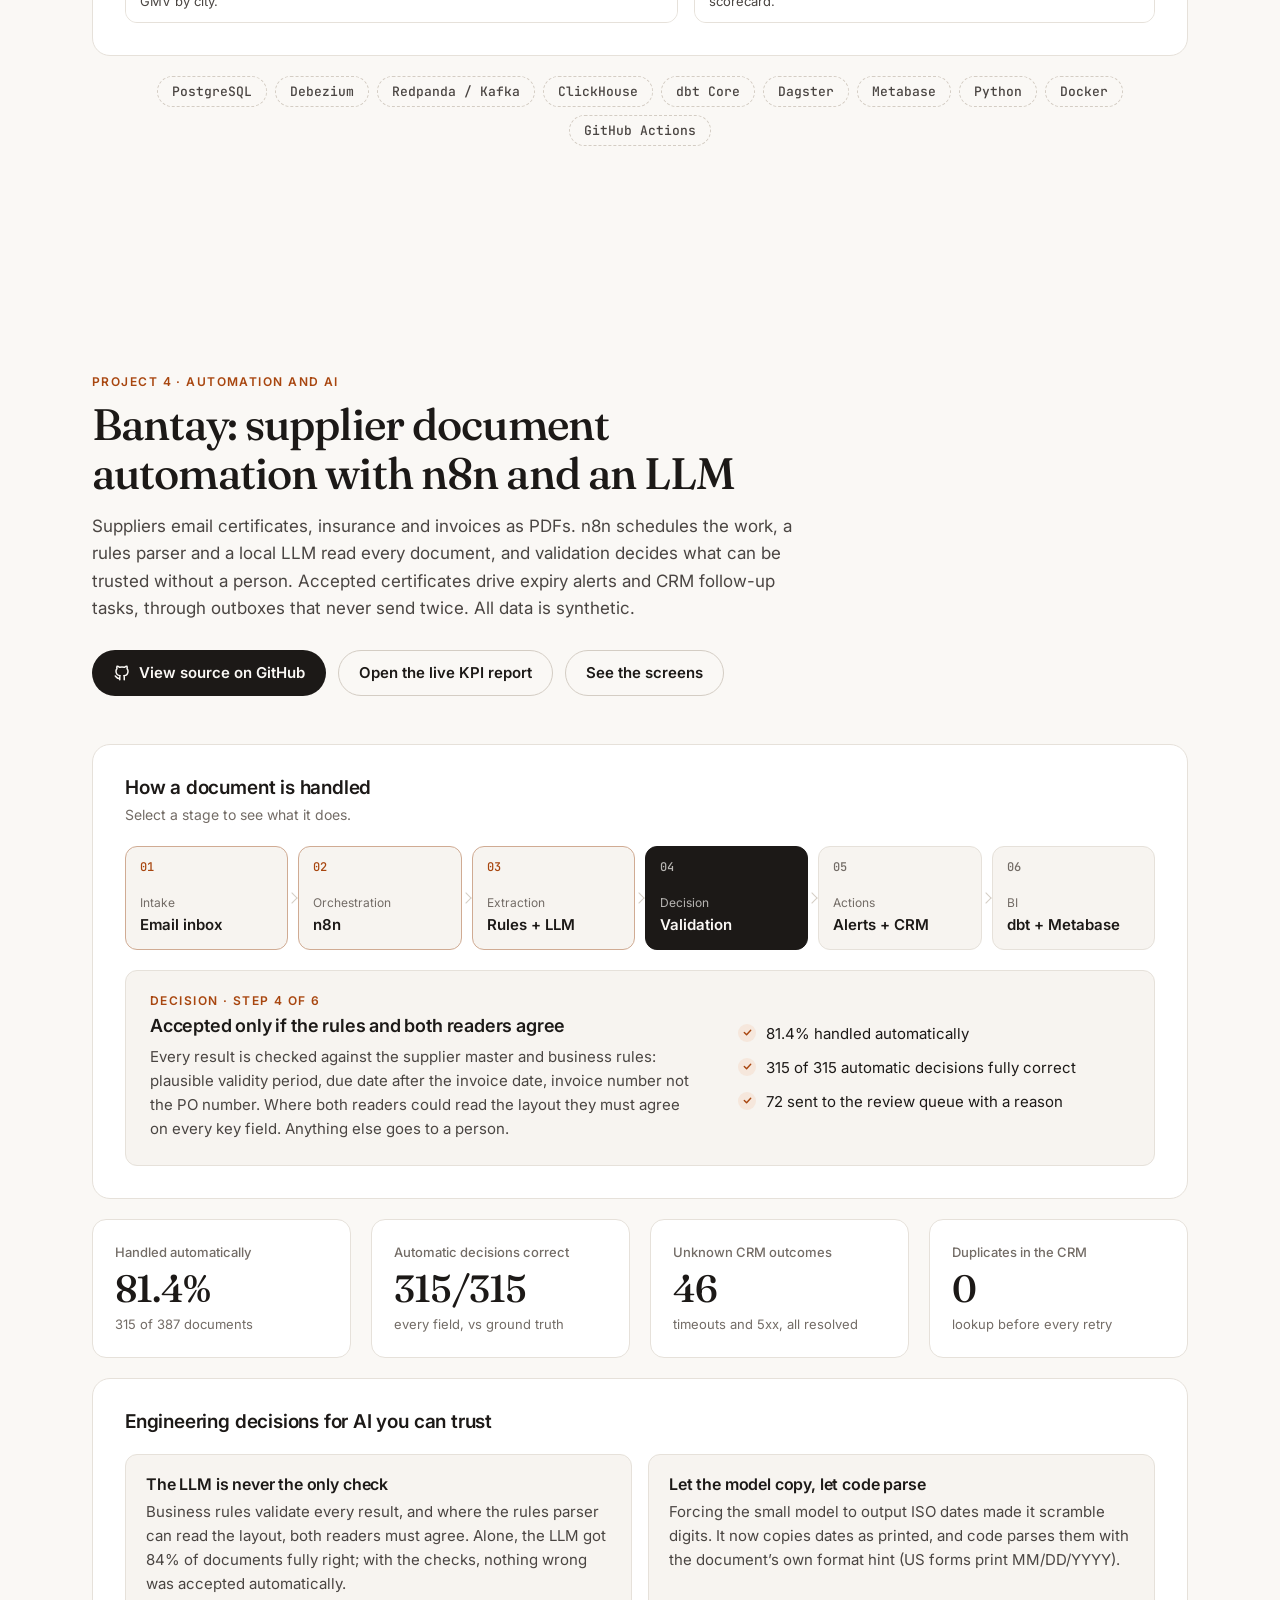
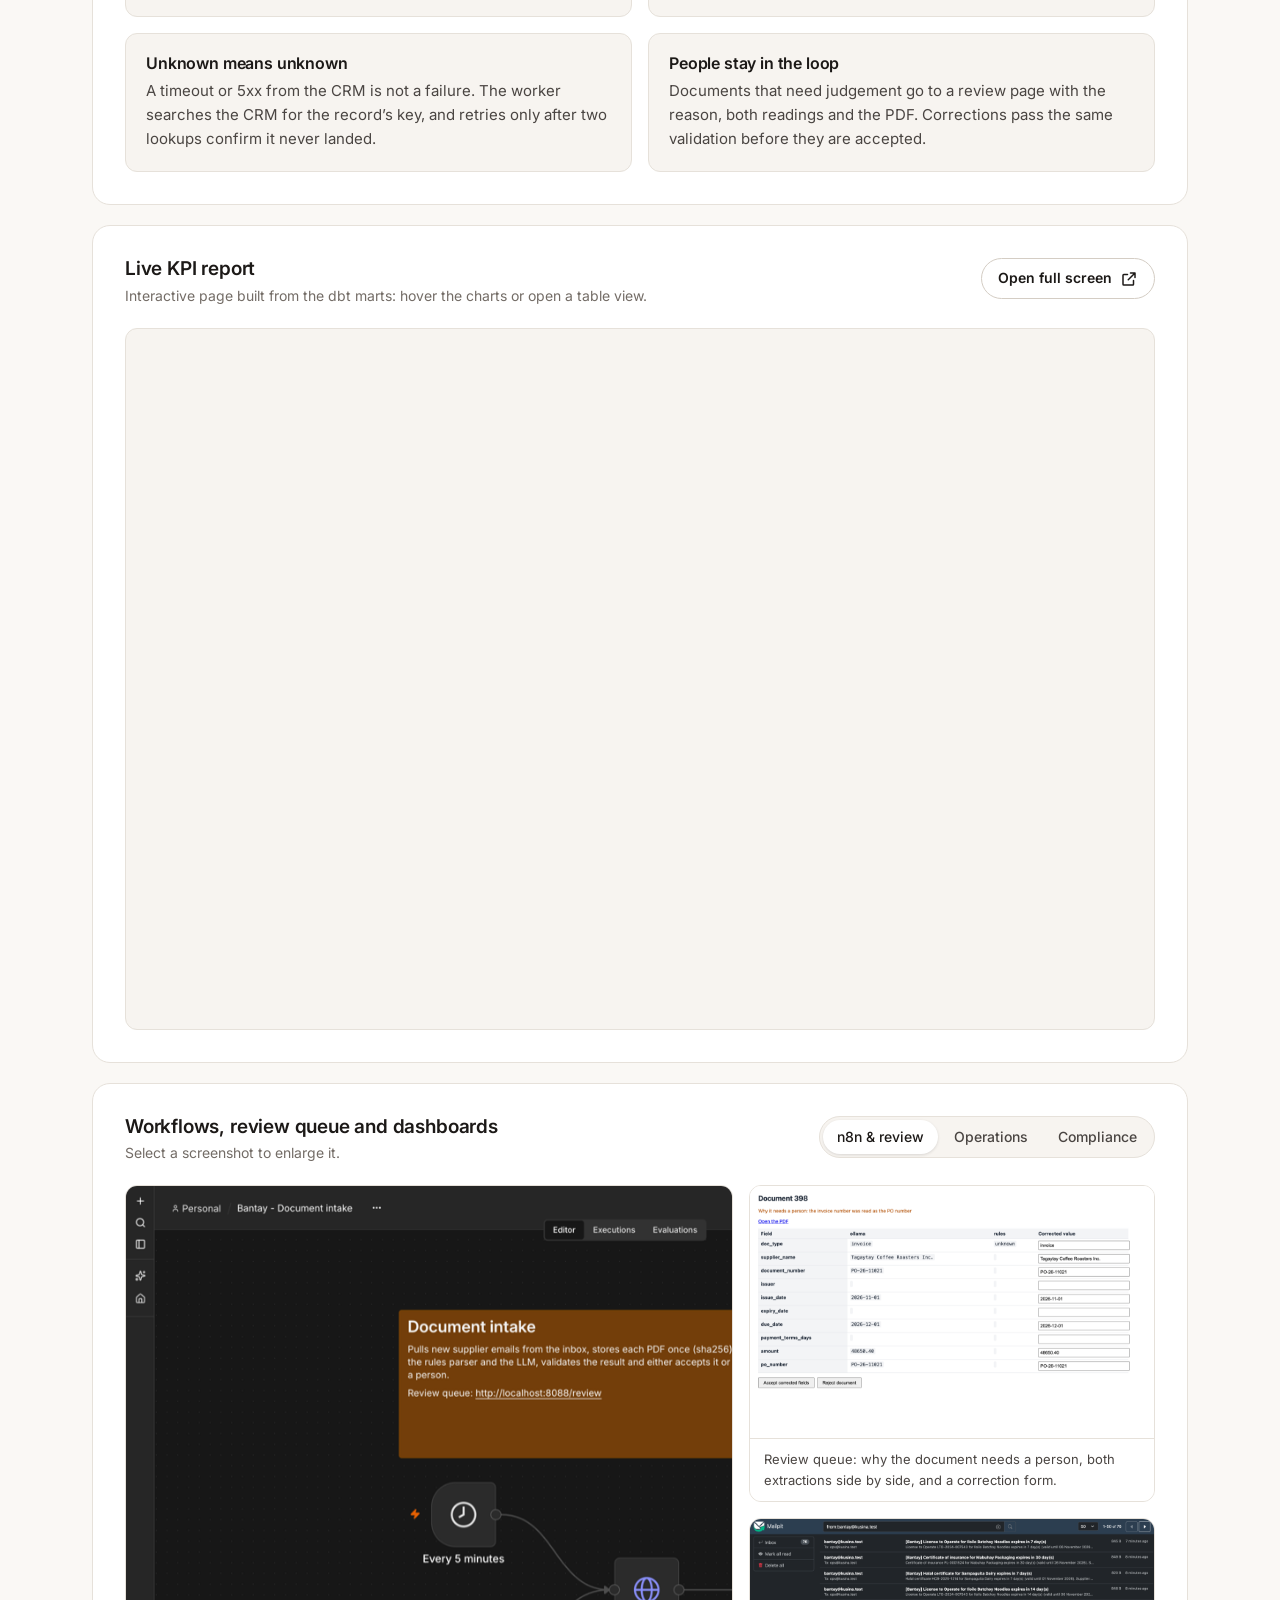
==== commit 89317269: "feat: add Bantay (n8n + LLM document automation) as project 4 Co-Authored-By: Claude Opus 5.5 <norep" ====
--- a/index.html
+++ b/index.html
@@ -4,7 +4,7 @@
   <meta charset="utf-8">
   <meta name="viewport" content="width=device-width, initial-scale=1">
   <title>Mike Jay-Vee Almonte · Data Analyst / Engineer</title>
-  <meta name="description" content="Data Analyst / Engineer in Quezon City, Philippines. I build dbt data marts, batch, streaming and CDC data pipelines, and Power BI / Metabase dashboards for retail and enterprise teams. Open to part-time remote work.">
+  <meta name="description" content="Data Analyst / Engineer in Quezon City, Philippines. I build dbt data marts, batch, streaming and CDC data pipelines, n8n and LLM automations, and Power BI / Metabase dashboards for retail and enterprise teams. Open to part-time remote work.">
   <meta name="author" content="Mike Jay-Vee Almonte">
   <meta name="theme-color" content="#faf8f5" media="(prefers-color-scheme: light)">
   <meta name="theme-color" content="#121110" media="(prefers-color-scheme: dark)">
@@ -83,7 +83,7 @@
         <h1 id="hero-title">I turn raw operational data into reports teams can&nbsp;<em>trust</em>.</h1>
         <p class="lead">
           I'm <strong>Mike Jay-Vee Almonte</strong>, a Data Analyst / Engineer in Quezon City, Philippines.
-          I build dbt data marts, batch, streaming and CDC data pipelines, and Power BI and Metabase dashboards for retail and enterprise teams.
+          I build dbt data marts, batch, streaming and CDC data pipelines, document automation with n8n and LLMs, and Power BI and Metabase dashboards for retail and enterprise teams.
         </p>
         <div class="hero-ctas">
           <a class="btn btn-primary" href="#project">See my projects
@@ -105,10 +105,10 @@
         <dl class="stat-grid">
           <div class="stat"><dt>Years in data &amp; BI</dt><dd><span data-count="2.5" data-decimals="1">2.5</span>+</dd></div>
           <div class="stat"><dt>Enterprise BI clients</dt><dd><span data-count="5">5</span></dd></div>
-          <div class="stat"><dt>dbt models built</dt><dd><span data-count="57">57</span></dd></div>
-          <div class="stat"><dt>dbt checks passing</dt><dd><span data-count="367">367</span></dd></div>
+          <div class="stat"><dt>dbt models built</dt><dd><span data-count="74">74</span></dd></div>
+          <div class="stat"><dt>dbt checks passing</dt><dd><span data-count="426">426</span></dd></div>
         </dl>
-        <p class="hero-card-foot mono"><span class="ok">✓</span> PASS=367 WARN=0 ERROR=0 · 3 projects</p>
+        <p class="hero-card-foot mono"><span class="ok">✓</span> PASS=426 WARN=0 ERROR=0 · 4 projects</p>
       </aside>
     </section>
 
@@ -559,6 +559,99 @@
       </div>
     </section>
 
+    <!-- ============ Project 4: Bantay ============ -->
+    <section class="section container" id="bantay" aria-labelledby="bt-title">
+      <div class="section-head reveal">
+        <p class="eyebrow">Project 4 · Automation and AI</p>
+        <h2 id="bt-title">Bantay: supplier document automation with n8n and an LLM</h2>
+        <p class="section-sub">
+          Suppliers email certificates, insurance and invoices as PDFs. n8n schedules the work, a rules parser and a local LLM read every document, and validation decides what can be trusted without a person.
+          Accepted certificates drive expiry alerts and CRM follow-up tasks, through outboxes that never send twice.
+          All data is synthetic.
+        </p>
+        <div class="project-links">
+          <a class="btn btn-primary" href="https://github.com/almontemike2001-star/bantay-document-automation" target="_blank" rel="noopener">
+            <svg viewBox="0 0 24 24" aria-hidden="true"><path d="M9 19c-4.3 1.4-4.3-2.5-6-3m12 5v-3.5c0-1 .1-1.4-.5-2 2.8-.3 5.5-1.4 5.5-6a4.6 4.6 0 0 0-1.3-3.2 4.2 4.2 0 0 0-.1-3.2s-1.1-.3-3.5 1.3a12 12 0 0 0-6.2 0C6.5 2.8 5.4 3.1 5.4 3.1a4.2 4.2 0 0 0-.1 3.2A4.6 4.6 0 0 0 4 9.5c0 4.6 2.7 5.7 5.5 6-.6.6-.6 1.2-.5 2V21"/></svg>
+            View source on GitHub
+          </a>
+          <a class="btn btn-ghost" href="https://almontemike2001-star.github.io/bantay-document-automation/kpi_report.html" target="_blank" rel="noopener">Open the live KPI report</a>
+          <a class="btn btn-ghost" href="#bt-dashboards">See the screens</a>
+        </div>
+      </div>
+
+      <div class="panel reveal">
+        <div class="panel-head">
+          <h3>How a document is handled</h3>
+          <p class="hint">Select a stage to see what it does.</p>
+        </div>
+        <div class="pipeline" role="tablist" aria-label="Bantay pipeline stages" id="bt-pipeline"></div>
+        <div class="stage-detail" id="bt-stage-detail" role="tabpanel" aria-live="polite"></div>
+      </div>
+
+      <div class="kpi-row reveal" aria-label="Document automation results">
+        <div class="kpi"><span class="kpi-label">Handled automatically</span><span class="kpi-value" data-count="81.4" data-decimals="1" data-suffix="%">81.4%</span><span class="kpi-note">315 of 387 documents</span></div>
+        <div class="kpi"><span class="kpi-label">Automatic decisions correct</span><span class="kpi-value" data-count="315" data-suffix="/315">315/315</span><span class="kpi-note">every field, vs ground truth</span></div>
+        <div class="kpi"><span class="kpi-label">Unknown CRM outcomes</span><span class="kpi-value" data-count="46" data-format="int">46</span><span class="kpi-note">timeouts and 5xx, all resolved</span></div>
+        <div class="kpi"><span class="kpi-label">Duplicates in the CRM</span><span class="kpi-value" data-count="0" data-format="int">0</span><span class="kpi-note">lookup before every retry</span></div>
+      </div>
+
+      <div class="panel reveal">
+        <div class="panel-head"><h3>Engineering decisions for AI you can trust</h3></div>
+        <div class="decisions">
+          <div class="decision">
+            <h4>The LLM is never the only check</h4>
+            <p>Business rules validate every result, and where the rules parser can read the layout, both readers must agree. Alone, the LLM got 84% of documents fully right; with the checks, nothing wrong was accepted automatically.</p>
+          </div>
+          <div class="decision">
+            <h4>Let the model copy, let code parse</h4>
+            <p>Forcing the small model to output ISO dates made it scramble digits. It now copies dates as printed, and code parses them with the document&rsquo;s own format hint (US forms print MM/DD/YYYY).</p>
+          </div>
+          <div class="decision">
+            <h4>Unknown means unknown</h4>
+            <p>A timeout or 5xx from the CRM is not a failure. The worker searches the CRM for the record&rsquo;s key, and retries only after two lookups confirm it never landed.</p>
+          </div>
+          <div class="decision">
+            <h4>People stay in the loop</h4>
+            <p>Documents that need judgement go to a review page with the reason, both readings and the PDF. Corrections pass the same validation before they are accepted.</p>
+          </div>
+        </div>
+      </div>
+
+      <div class="panel reveal" id="bt-live-report">
+        <div class="panel-head chart-head">
+          <div>
+            <h3 id="bt-live-title">Live KPI report</h3>
+            <p class="hint">Interactive page built from the dbt marts: hover the charts or open a table view.</p>
+          </div>
+          <a class="btn btn-ghost btn-sm" href="https://almontemike2001-star.github.io/bantay-document-automation/kpi_report.html" target="_blank" rel="noopener">Open full screen
+            <svg viewBox="0 0 24 24" aria-hidden="true"><path d="M14 4h6v6M20 4l-9 9M18 14v5a1 1 0 0 1-1 1H5a1 1 0 0 1-1-1V7a1 1 0 0 1 1-1h5"/></svg>
+          </a>
+        </div>
+        <div class="live-frame">
+          <iframe src="https://almontemike2001-star.github.io/bantay-document-automation/kpi_report.html" title="Bantay live KPI report" loading="lazy" aria-labelledby="bt-live-title"></iframe>
+        </div>
+      </div>
+
+      <div class="panel reveal" id="bt-dashboards">
+        <div class="panel-head chart-head">
+          <div>
+            <h3>Workflows, review queue and dashboards</h3>
+            <p class="hint">Select a screenshot to enlarge it.</p>
+          </div>
+          <div class="seg" role="tablist" aria-label="Bantay screens" id="bt-gallery-tabs">
+            <button type="button" role="tab" data-tab="flow" aria-selected="true">n8n &amp; review</button>
+            <button type="button" role="tab" data-tab="ops" aria-selected="false">Operations</button>
+            <button type="button" role="tab" data-tab="compliance" aria-selected="false">Compliance</button>
+          </div>
+        </div>
+        <div class="gallery" id="bt-gallery"></div>
+      </div>
+
+      <div class="stack-strip reveal" aria-label="Bantay stack">
+        <span>n8n</span><span>Python</span><span>FastAPI</span><span>Ollama (Qwen 2.5)</span><span>Claude API</span><span>PostgreSQL</span><span>dbt Core</span><span>Metabase</span><span>Docker</span><span>GitHub Actions</span>
+      </div>
+    </section>
+
     <!-- ============ Skills ============ -->
     <section class="section section-alt" id="skills" aria-labelledby="skills-title">
       <div class="container">
@@ -586,6 +679,10 @@
           <div class="skill-group reveal">
             <h3>Programming &amp; tools</h3>
             <ul class="chips"><li>SQL</li><li>Python</li><li>Pydantic</li><li>pytest</li><li>Git / GitHub</li><li>GitHub Actions (CI)</li><li>Docker</li></ul>
+          </div>
+          <div class="skill-group reveal">
+            <h3>Automation &amp; AI</h3>
+            <ul class="chips"><li>n8n</li><li>REST APIs &amp; webhooks</li><li>FastAPI</li><li>LLM extraction (Ollama, Claude)</li><li>Human-in-the-loop review</li><li>Outbox &amp; idempotent retries</li></ul>
           </div>
           <div class="skill-group reveal">
             <h3>Cloud &amp; Microsoft</h3>
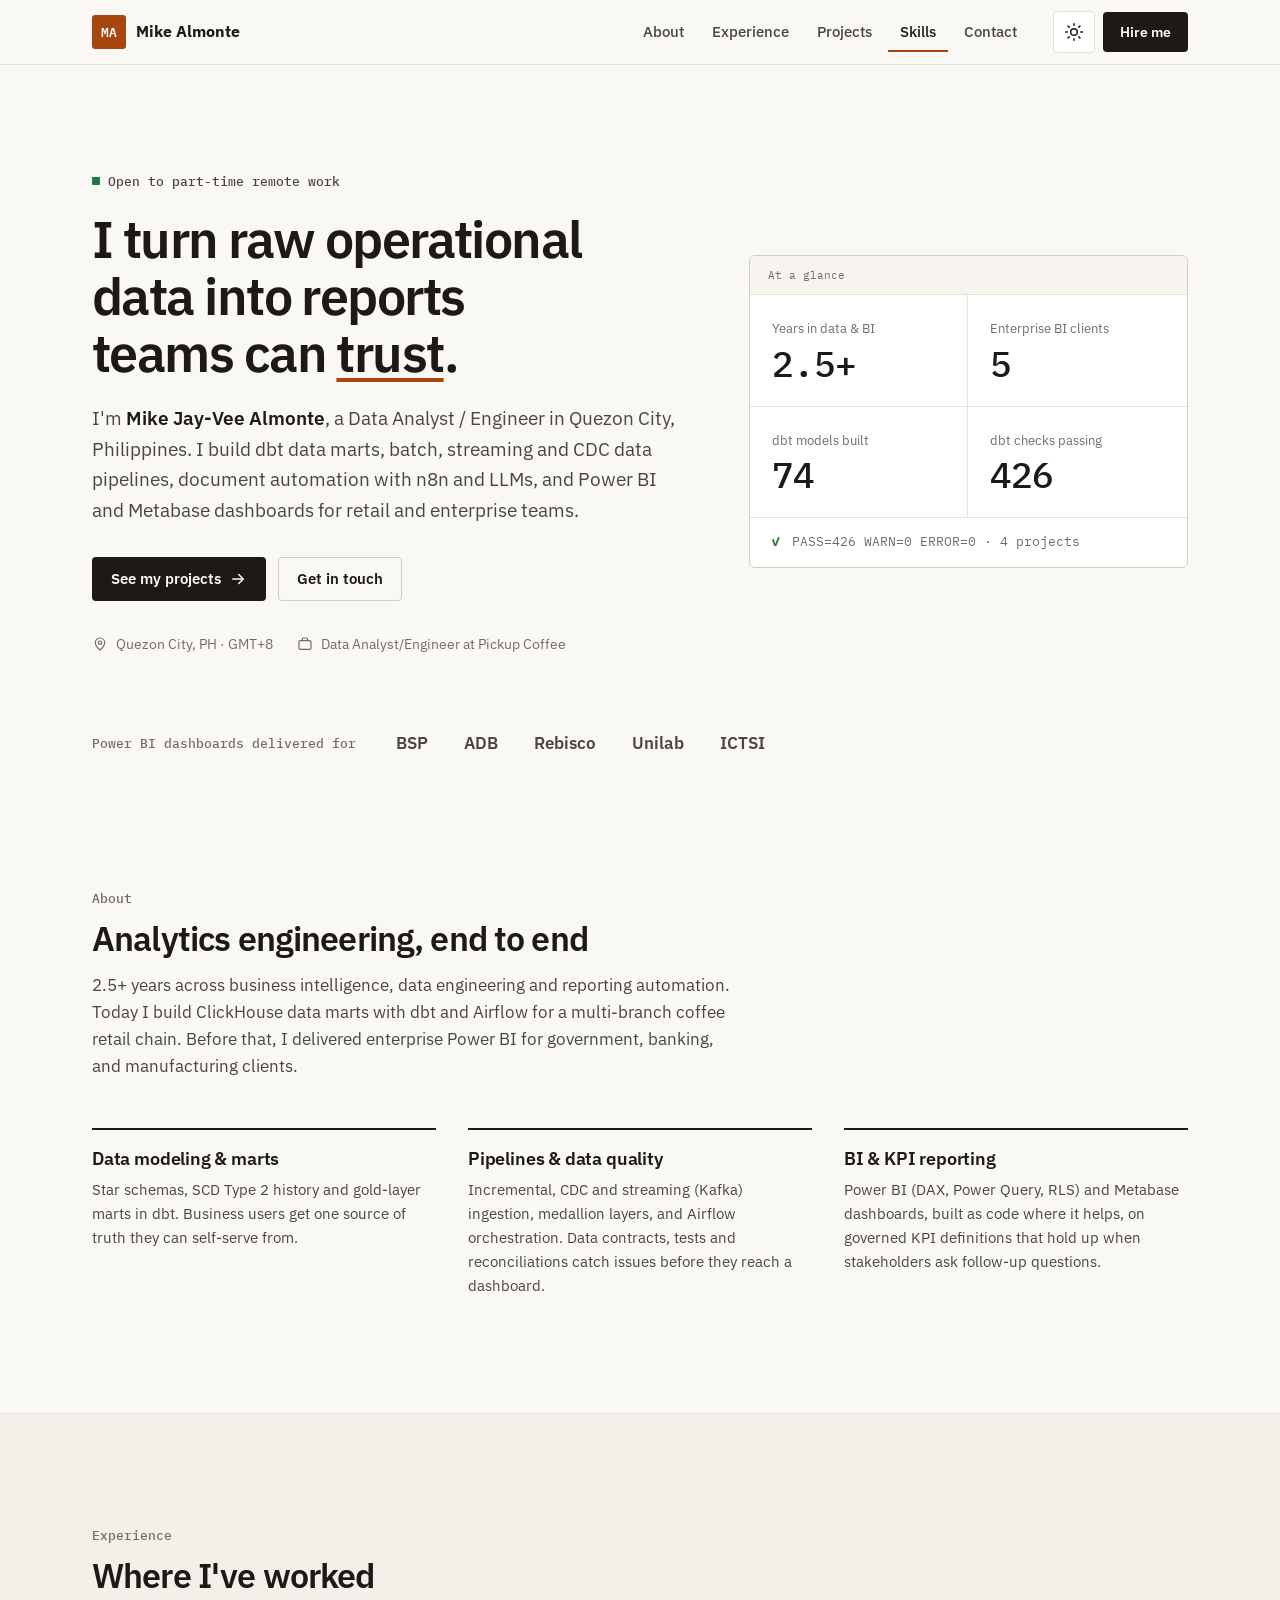
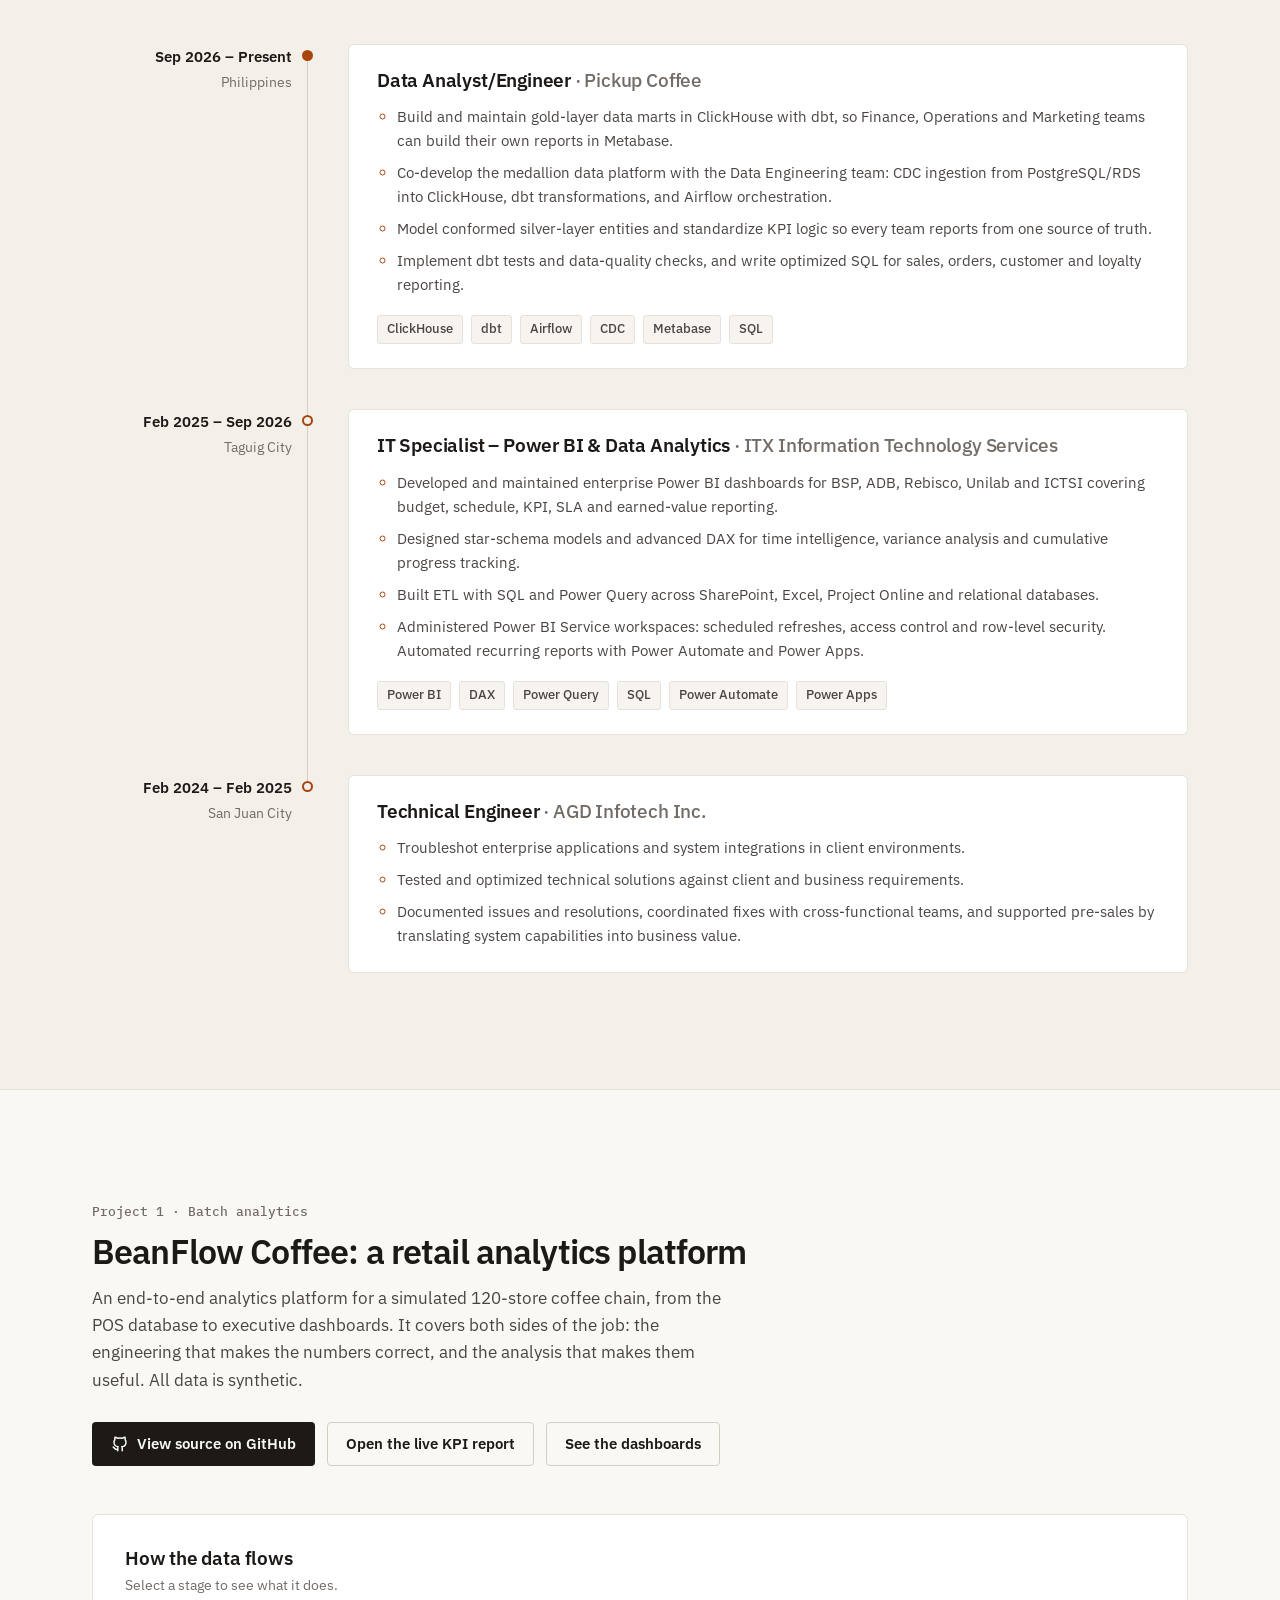
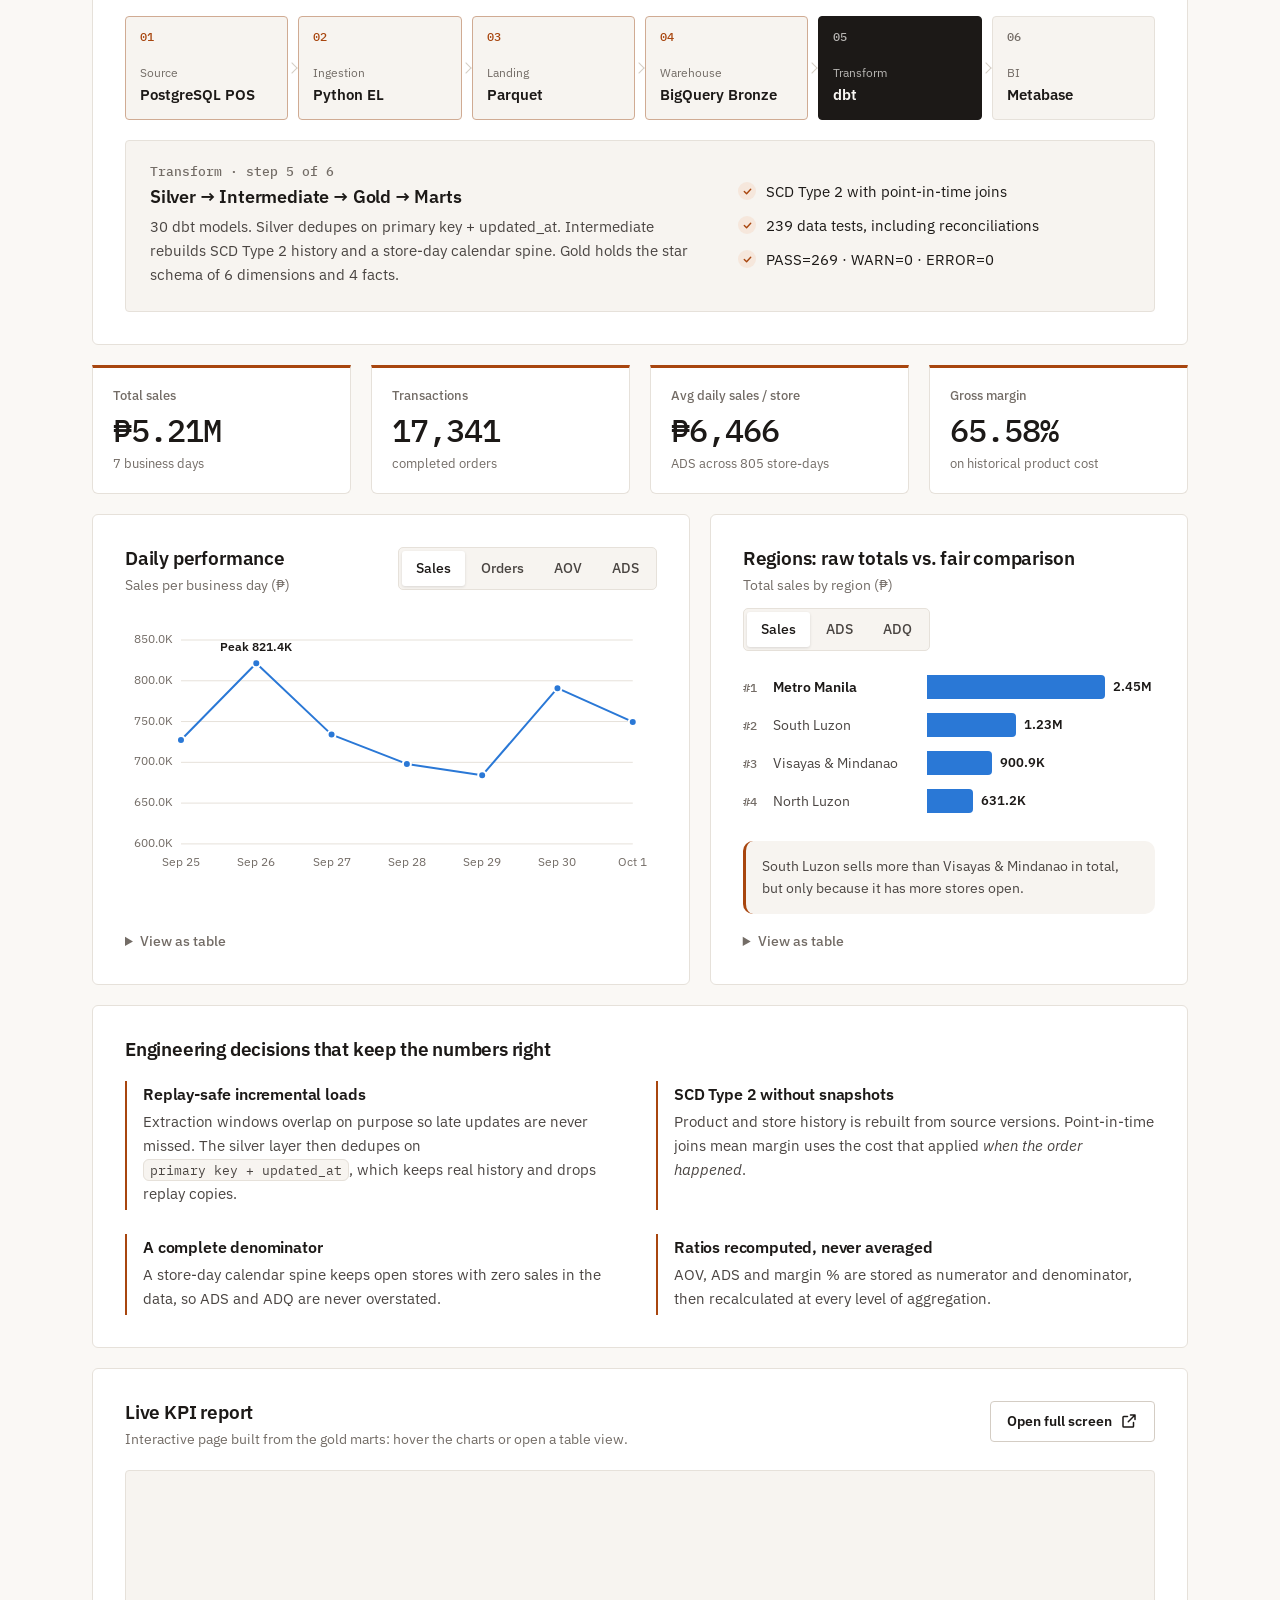
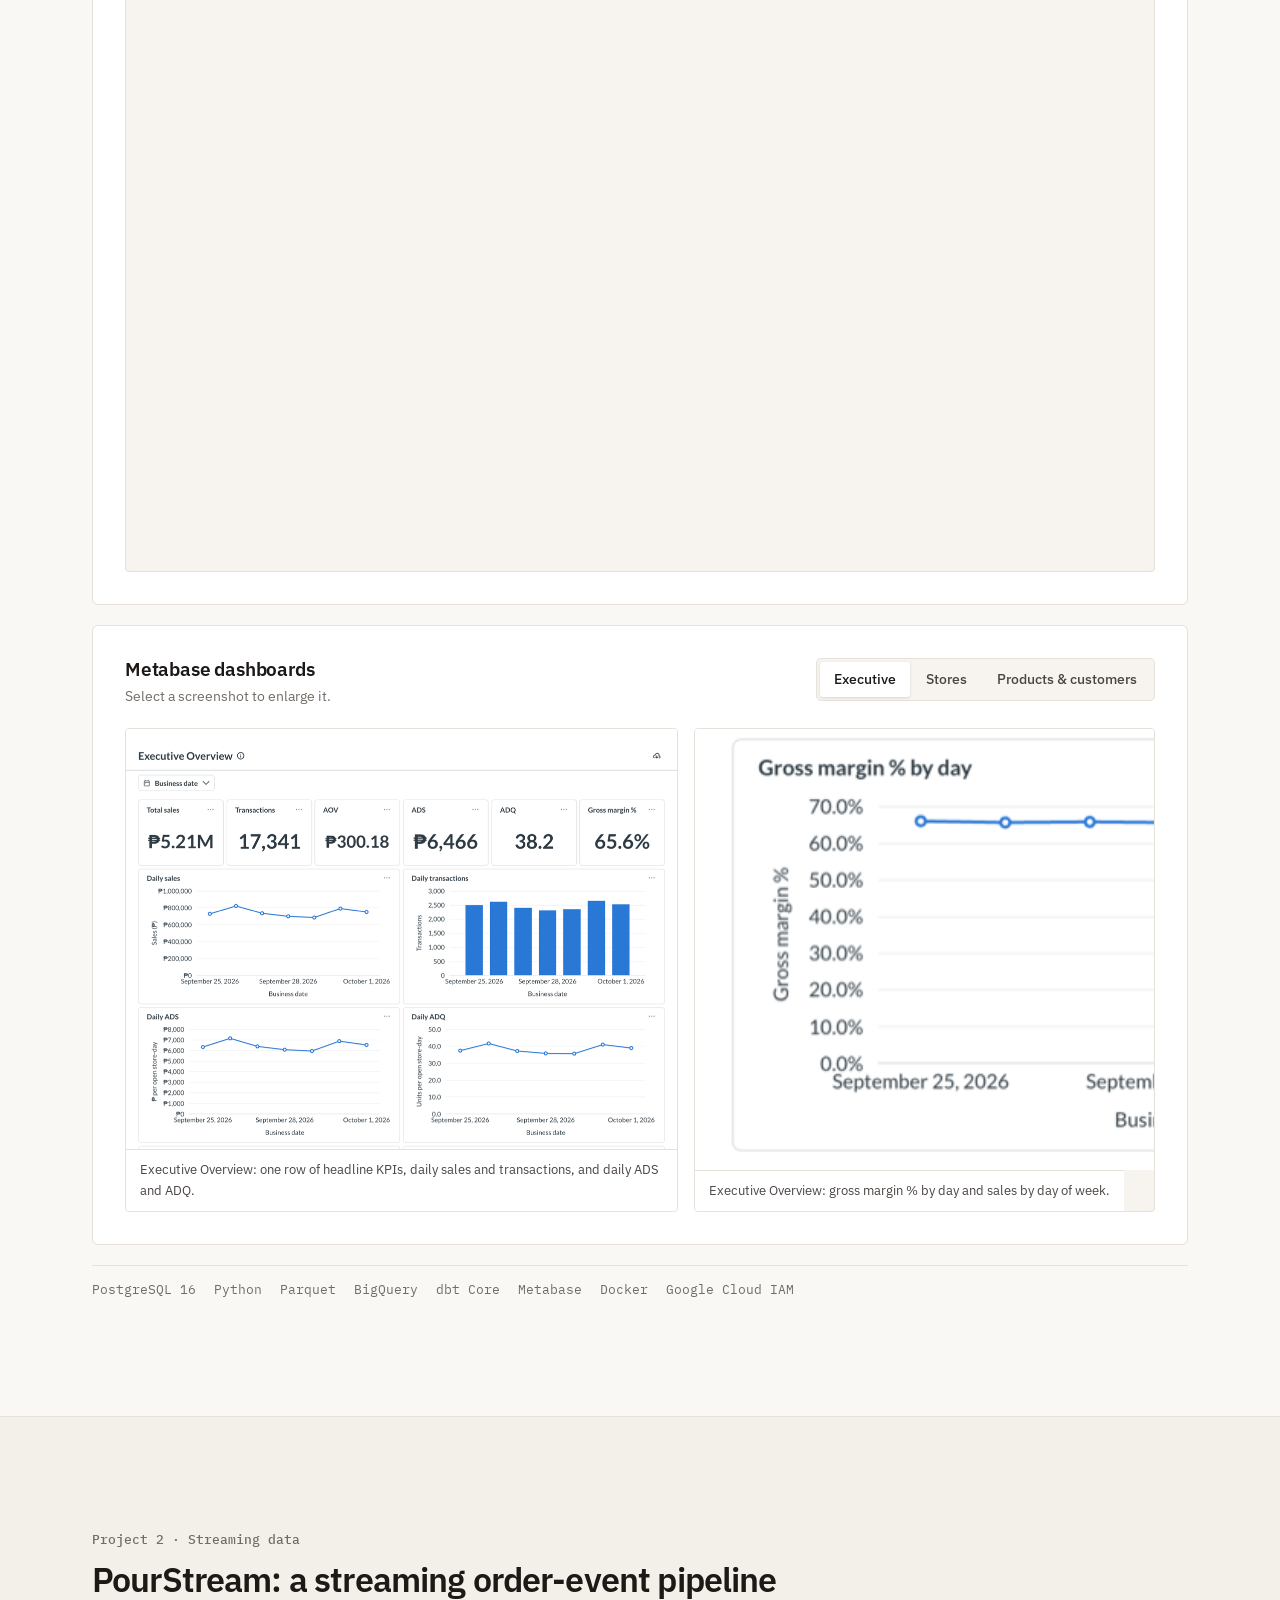
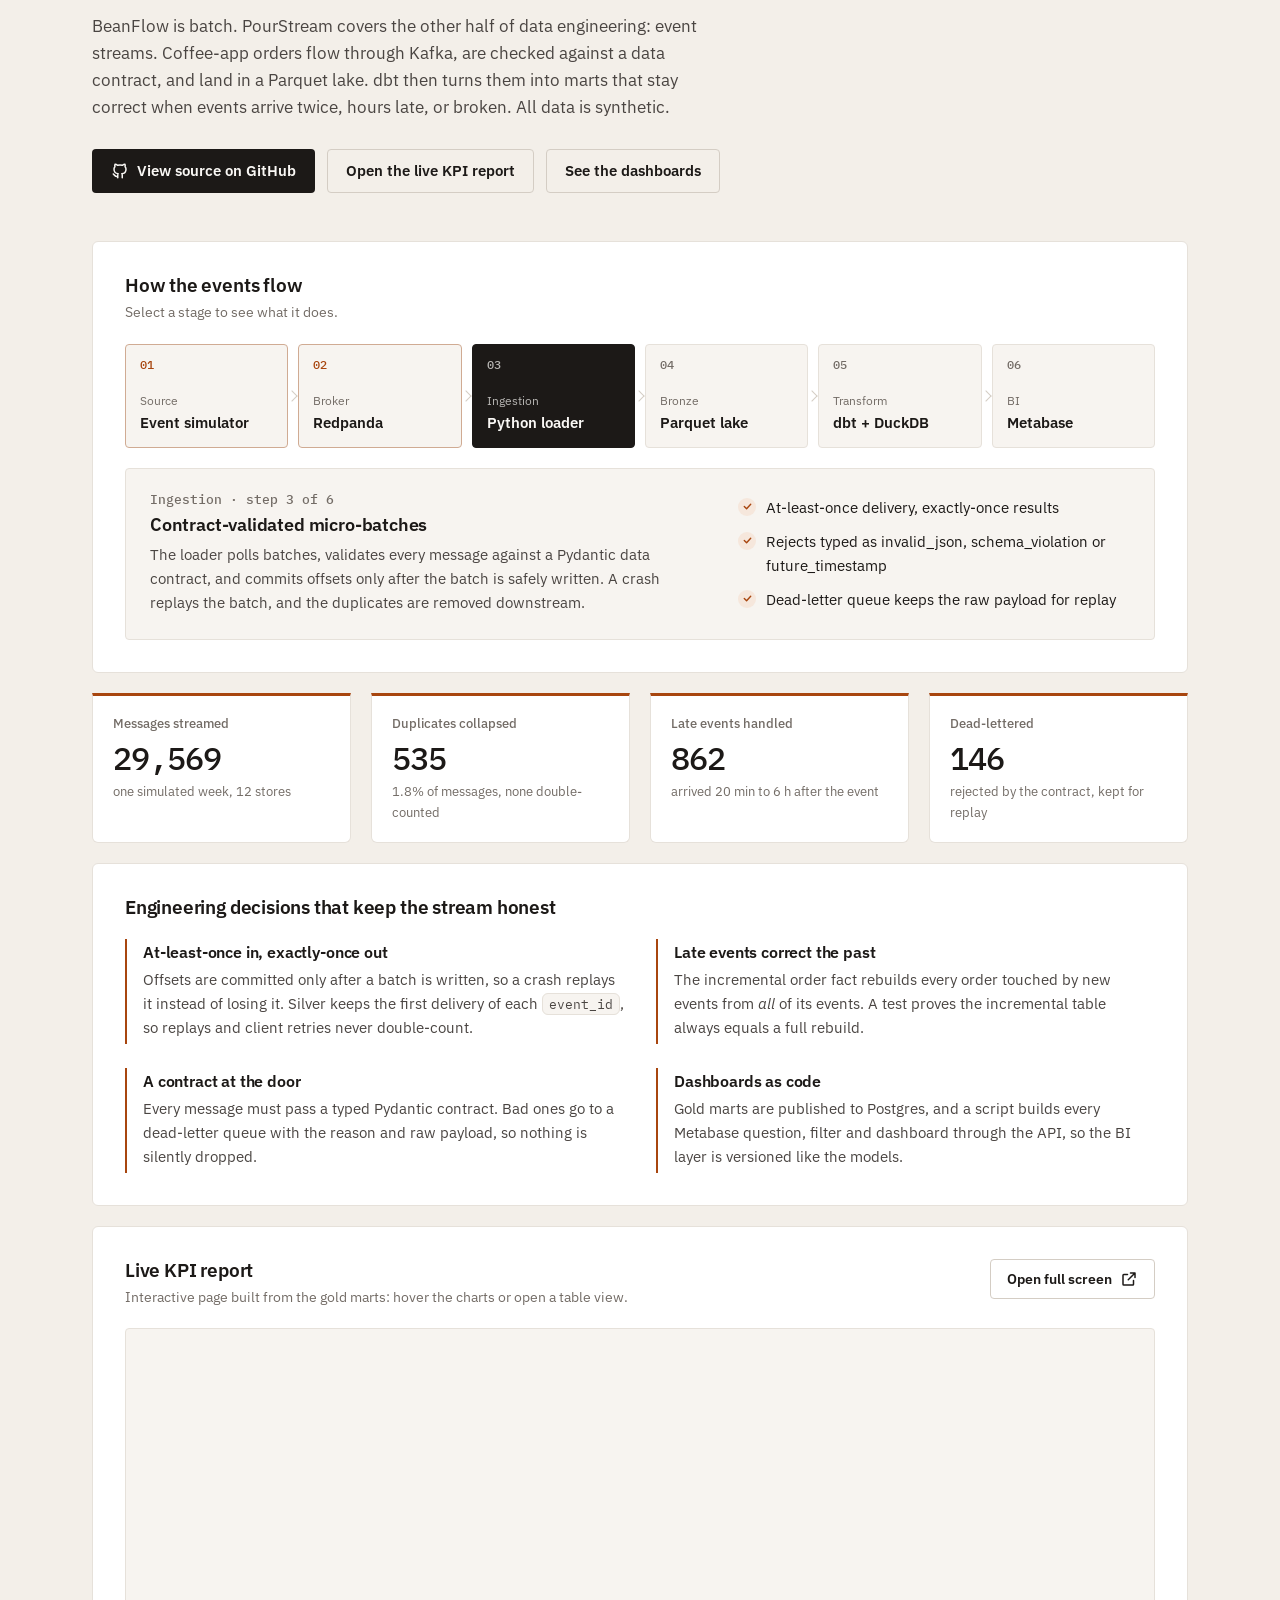
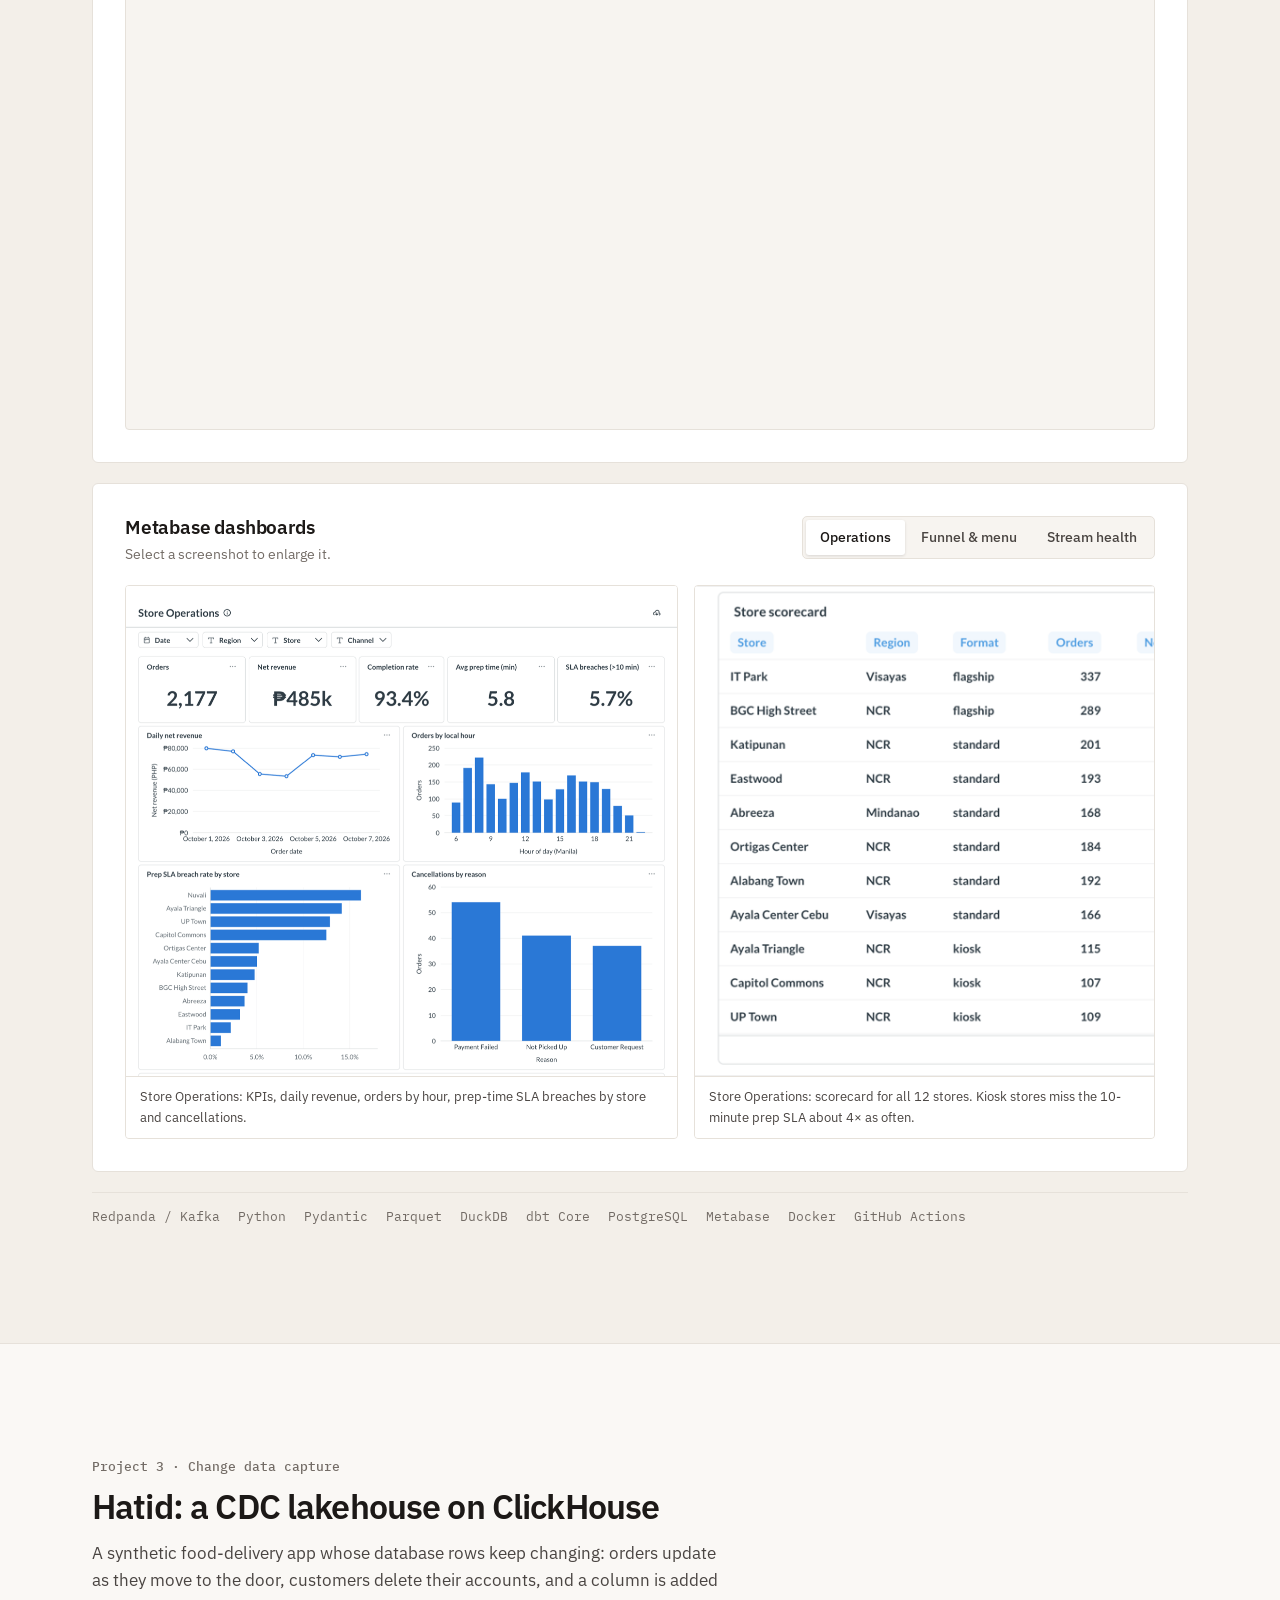
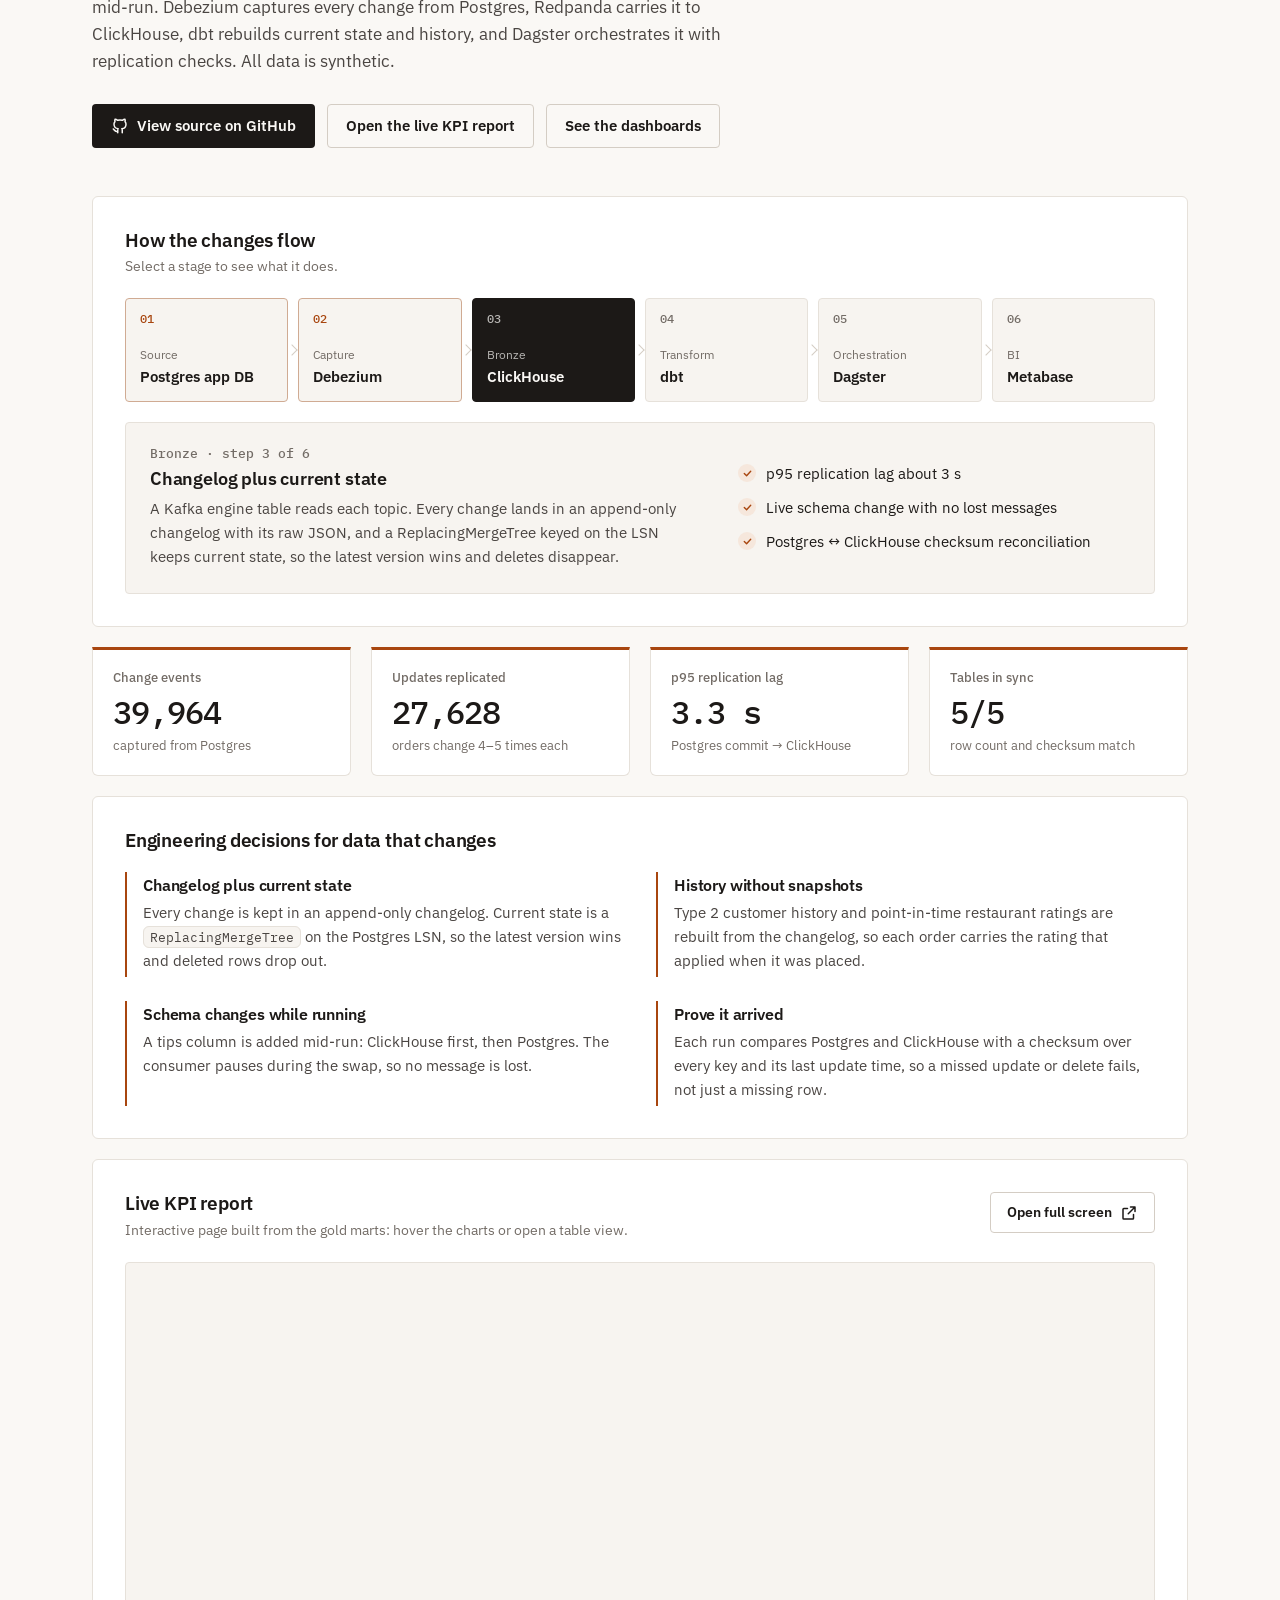
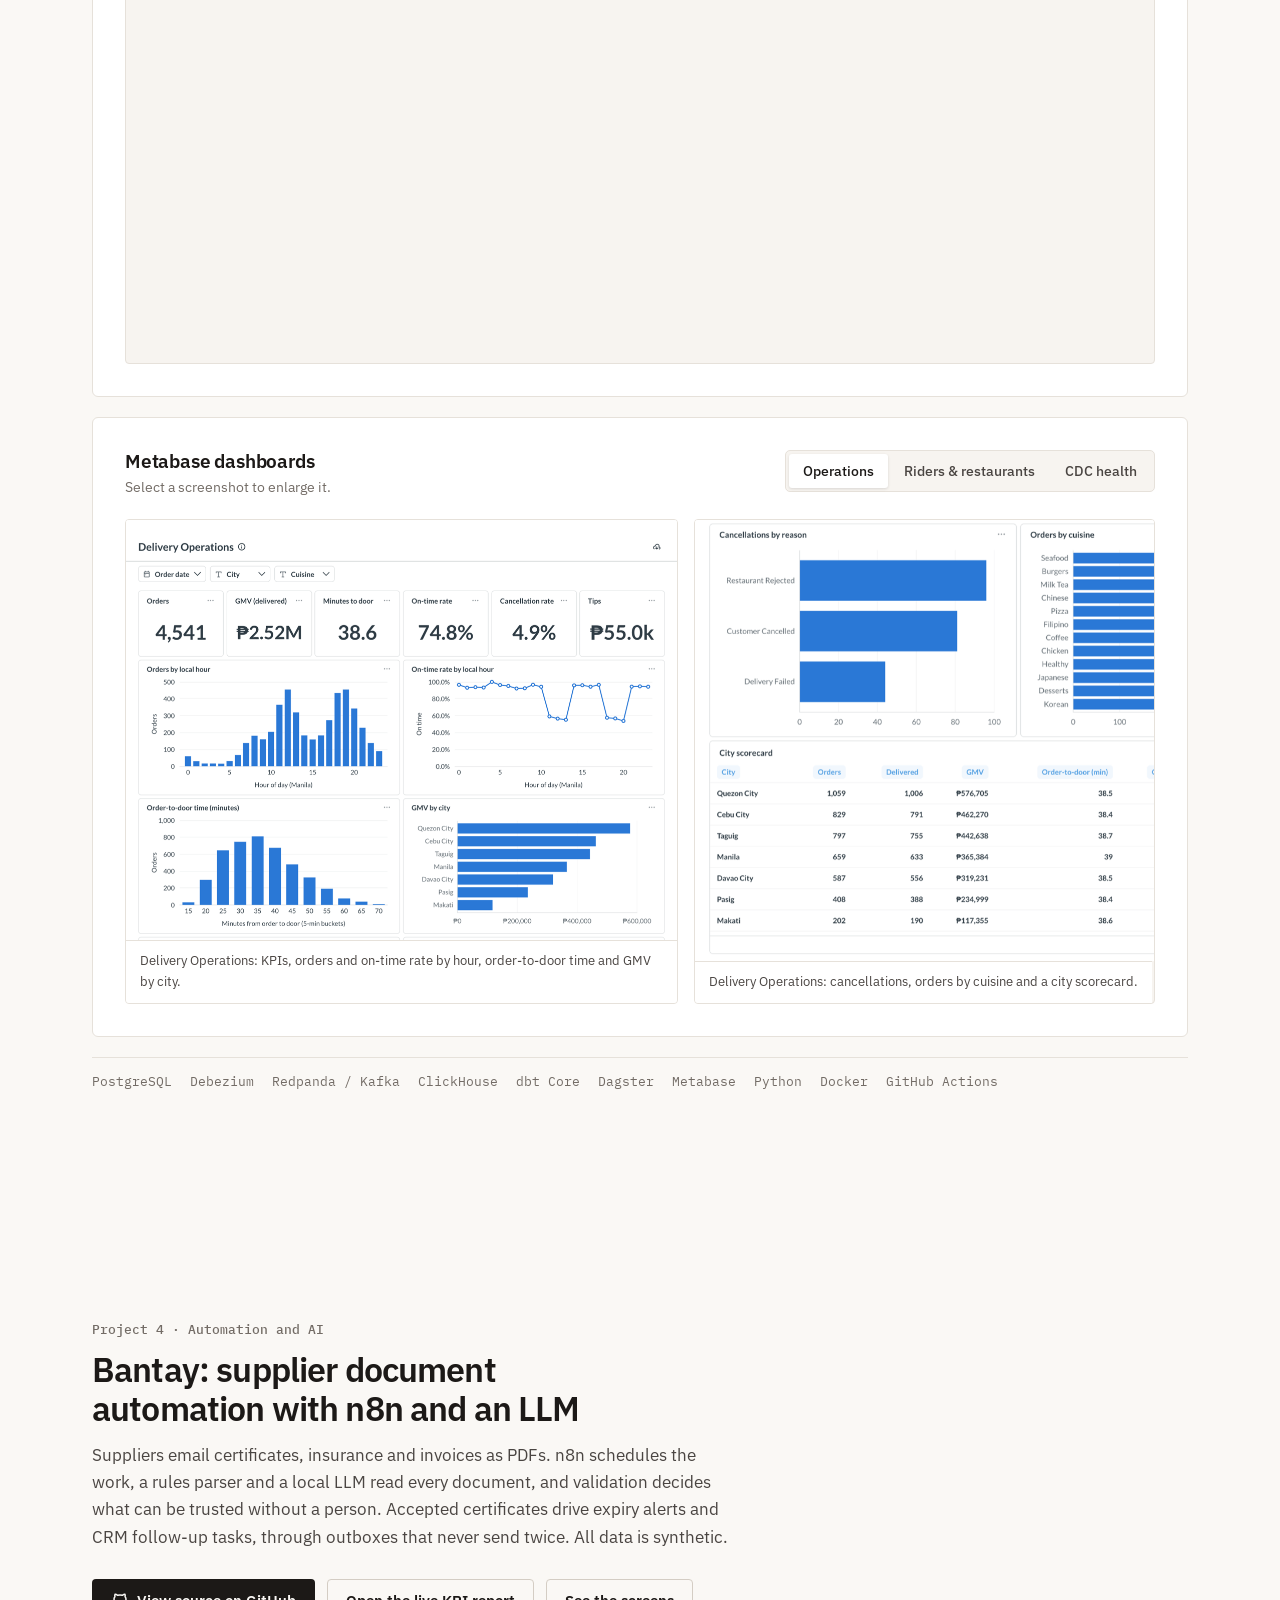
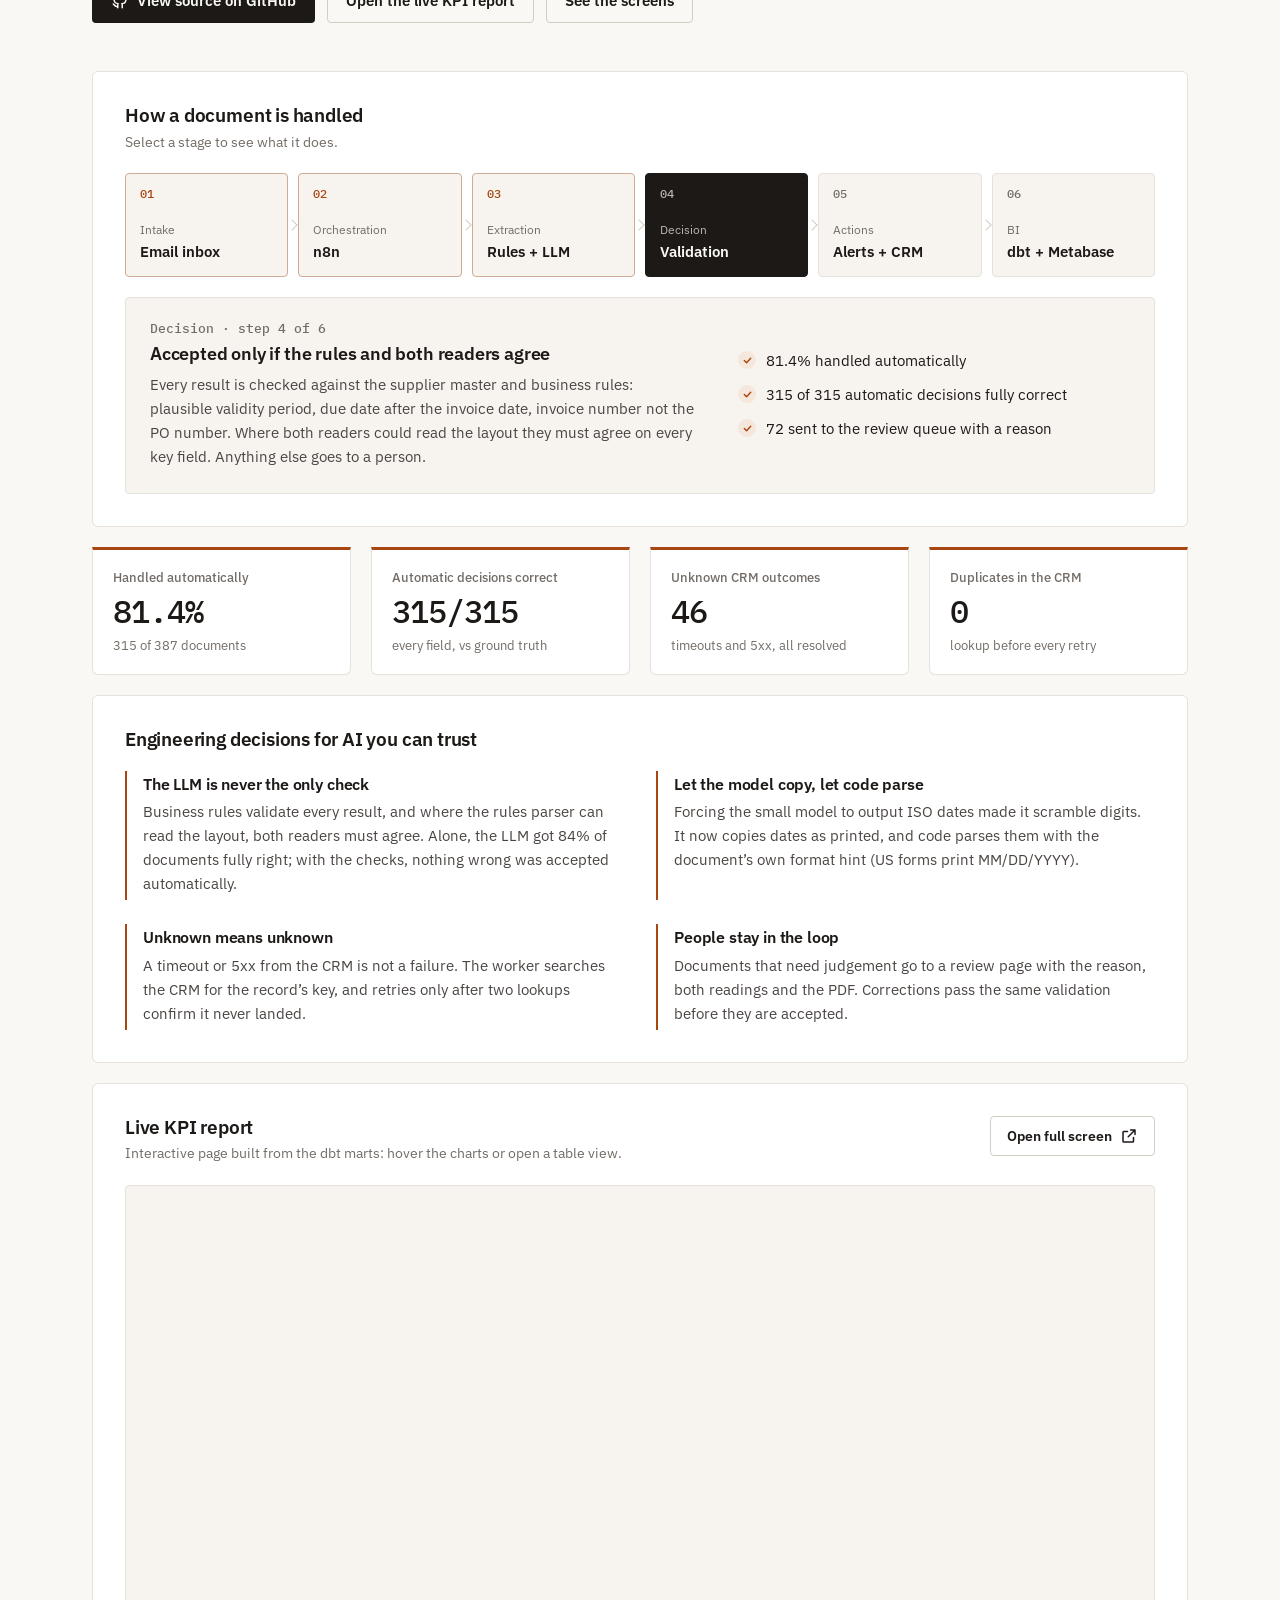
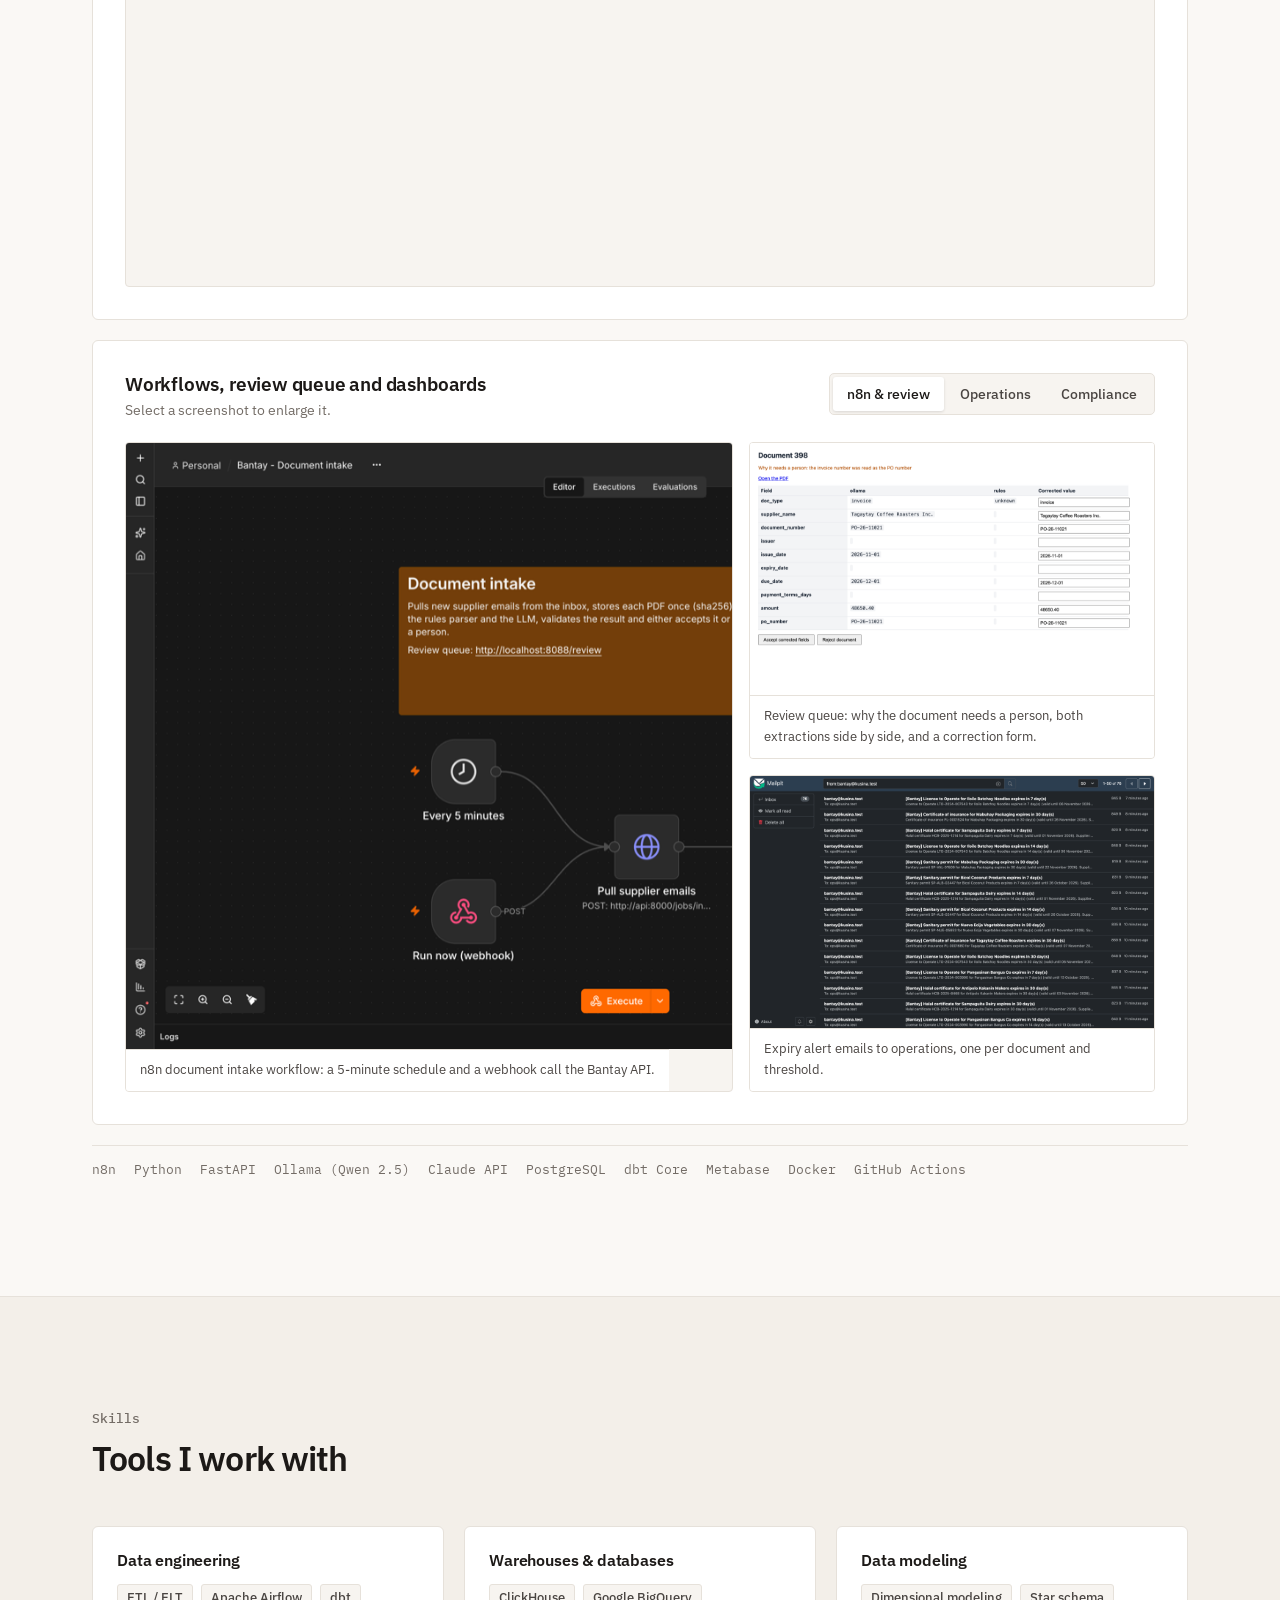
==== commit 8d174103: "style: plainer, less templated design IBM Plex instead of Fraunces/Inter, square corners, no glass h" ====
--- a/index.html
+++ b/index.html
@@ -18,7 +18,7 @@
   <link rel="icon" href="assets/favicon.svg" type="image/svg+xml">
   <link rel="preconnect" href="https://fonts.googleapis.com">
   <link rel="preconnect" href="https://fonts.gstatic.com" crossorigin>
-  <link href="https://fonts.googleapis.com/css2?family=Fraunces:opsz,wght@9..144,500;9..144,600&family=Inter:wght@400;500;600;700&family=JetBrains+Mono:wght@400;500&display=swap" rel="stylesheet">
+  <link href="https://fonts.googleapis.com/css2?family=IBM+Plex+Sans:wght@400;500;600;700&family=IBM+Plex+Mono:wght@400;500&display=swap" rel="stylesheet">
   <link rel="stylesheet" href="assets/css/style.css">
 
   <!-- Apply saved theme before paint to avoid a flash -->
@@ -99,8 +99,7 @@
 
       <aside class="hero-card" aria-label="Highlights">
         <div class="hero-card-head">
-          <span class="mono">highlights.sql</span>
-          <span class="window-dots" aria-hidden="true"><i></i><i></i><i></i></span>
+          <span class="mono">At a glance</span>
         </div>
         <dl class="stat-grid">
           <div class="stat"><dt>Years in data &amp; BI</dt><dd><span data-count="2.5" data-decimals="1">2.5</span>+</dd></div>
@@ -134,23 +133,14 @@
 
       <div class="cards-3">
         <article class="card reveal">
-          <div class="card-icon" aria-hidden="true">
-            <svg viewBox="0 0 24 24"><ellipse cx="12" cy="5" rx="8" ry="3"/><path d="M4 5v6c0 1.7 3.6 3 8 3s8-1.3 8-3V5"/><path d="M4 11v6c0 1.7 3.6 3 8 3s8-1.3 8-3v-6"/></svg>
-          </div>
           <h3>Data modeling &amp; marts</h3>
           <p>Star schemas, SCD Type 2 history and gold-layer marts in dbt. Business users get one source of truth they can self-serve from.</p>
         </article>
         <article class="card reveal">
-          <div class="card-icon" aria-hidden="true">
-            <svg viewBox="0 0 24 24"><path d="M4 6h6v4H4zM14 14h6v4h-6zM14 4h6v4h-6z"/><path d="M10 8h2v8h2M12 6h2"/></svg>
-          </div>
           <h3>Pipelines &amp; data quality</h3>
           <p>Incremental, CDC and streaming (Kafka) ingestion, medallion layers, and Airflow orchestration. Data contracts, tests and reconciliations catch issues before they reach a dashboard.</p>
         </article>
         <article class="card reveal">
-          <div class="card-icon" aria-hidden="true">
-            <svg viewBox="0 0 24 24"><path d="M4 20V10M10 20V4M16 20v-7M22 20H2"/></svg>
-          </div>
           <h3>BI &amp; KPI reporting</h3>
           <p>Power BI (DAX, Power Query, RLS) and Metabase dashboards, built as code where it helps, on governed KPI definitions that hold up when stakeholders ask follow-up questions.</p>
         </article>
--- a/assets/css/style.css
+++ b/assets/css/style.css
@@ -22,15 +22,15 @@
   --good: #1f7a3d;
   --seg-on: #ffffff;
   --danger: #b4380a;
-  --shadow: 0 1px 2px rgba(28, 25, 23, .04), 0 8px 24px -12px rgba(28, 25, 23, .12);
-  --shadow-lg: 0 24px 60px -20px rgba(28, 25, 23, .25);
-
-  --font-sans: 'Inter', system-ui, -apple-system, 'Segoe UI', Roboto, sans-serif;
-  --font-display: 'Fraunces', Georgia, 'Times New Roman', serif;
-  --font-mono: 'JetBrains Mono', ui-monospace, SFMono-Regular, Menlo, monospace;
-
-  --radius: 14px;
-  --radius-sm: 8px;
+  --shadow: 0 1px 0 rgba(28, 25, 23, .06);
+  --shadow-lg: 0 1px 0 rgba(28, 25, 23, .06);
+
+  --font-sans: 'IBM Plex Sans', system-ui, -apple-system, 'Segoe UI', Roboto, sans-serif;
+  --font-display: 'IBM Plex Sans', system-ui, sans-serif;
+  --font-mono: 'IBM Plex Mono', ui-monospace, SFMono-Regular, Menlo, monospace;
+
+  --radius: 6px;
+  --radius-sm: 4px;
   --gutter: clamp(16px, 4vw, 32px);
   --maxw: 1160px;
   --header-h: 64px;
@@ -120,24 +120,22 @@
 .skip-link:focus { top: 12px; }
 
 .eyebrow {
-  font: 600 12px/1 var(--font-sans);
-  letter-spacing: .12em; text-transform: uppercase; color: var(--accent);
-  margin-bottom: 12px;
+  font: 500 13px/1 var(--font-mono);
+  color: var(--muted);
+  margin-bottom: 14px;
 }
 
 /* ---------- Buttons ---------- */
 .btn {
   display: inline-flex; align-items: center; justify-content: center; gap: 8px;
-  min-height: 44px; padding: 10px 20px; border-radius: 999px;
+  min-height: 42px; padding: 9px 18px; border-radius: 4px;
   font-weight: 600; font-size: 15px; text-decoration: none; white-space: nowrap;
   border: 1px solid transparent; cursor: pointer;
   transition: transform .15s ease, background-color .2s, border-color .2s, box-shadow .2s;
 }
 .btn svg { width: 18px; height: 18px; fill: none; stroke: currentColor; stroke-width: 2; stroke-linecap: round; stroke-linejoin: round; }
-.btn:hover { transform: translateY(-1px); }
-.btn:active { transform: translateY(0); }
 .btn-primary { background: var(--ink); color: var(--bg); }
-.btn-primary:hover { box-shadow: var(--shadow); }
+.btn-primary:hover { background: var(--accent); color: var(--accent-ink); }
 .btn-ghost { background: transparent; border-color: var(--line-strong); color: var(--ink); }
 .btn-ghost:hover { border-color: var(--ink); }
 .btn-sm { min-height: 38px; padding: 8px 16px; font-size: 14px; }
@@ -145,7 +143,7 @@
 
 .icon-btn {
   display: inline-grid; place-items: center; width: 42px; height: 42px;
-  border-radius: 999px; border: 1px solid var(--line); background: var(--surface); color: var(--ink);
+  border-radius: 4px; border: 1px solid var(--line); background: var(--surface); color: var(--ink);
   cursor: pointer; transition: border-color .2s, background-color .2s;
 }
 .icon-btn:hover { border-color: var(--line-strong); }
@@ -154,27 +152,25 @@
 /* ---------- Header ---------- */
 .site-header {
   position: sticky; top: 0; z-index: 50;
-  background: color-mix(in srgb, var(--bg) 82%, transparent);
-  backdrop-filter: saturate(160%) blur(12px);
-  -webkit-backdrop-filter: saturate(160%) blur(12px);
-  border-bottom: 1px solid transparent;
+  background: var(--bg);
+  border-bottom: 1px solid var(--line);
   transition: border-color .2s, box-shadow .2s;
 }
-.site-header.scrolled { border-bottom-color: var(--line); }
+.site-header.scrolled { border-bottom-color: var(--line-strong); }
 .nav { height: var(--header-h); display: flex; align-items: center; gap: 24px; }
 .brand { display: inline-flex; align-items: center; gap: 10px; text-decoration: none; font-weight: 700; }
 .brand-mark {
-  display: grid; place-items: center; width: 36px; height: 36px; border-radius: 10px;
-  background: var(--ink); color: var(--bg); font: 600 14px/1 var(--font-display); letter-spacing: .02em;
+  display: grid; place-items: center; width: 34px; height: 34px; border-radius: 3px;
+  background: var(--accent); color: var(--accent-ink); font: 600 13px/1 var(--font-mono);
 }
 .brand-name { font-size: 16px; }
 .nav-links { display: flex; gap: 4px; list-style: none; margin-left: auto; }
 .nav-links a {
-  display: block; padding: 8px 12px; border-radius: 999px; text-decoration: none;
+  display: block; padding: 8px 12px; border-radius: 4px; text-decoration: none;
   color: var(--ink-2); font-size: 15px; font-weight: 500; transition: color .2s, background-color .2s;
 }
 .nav-links a:hover { color: var(--ink); background: var(--surface-2); }
-.nav-links a[aria-current="true"] { color: var(--ink); background: var(--surface-2); }
+.nav-links a[aria-current="true"] { color: var(--ink); background: none; box-shadow: inset 0 -2px 0 var(--accent); border-radius: 0; }
 .nav-actions { display: flex; align-items: center; gap: 8px; }
 .icon-moon { display: none; }
 [data-theme="dark"] .icon-sun { display: none; }
@@ -210,20 +206,15 @@
   align-items: center; padding-block: clamp(48px, 8vw, 104px) clamp(40px, 6vw, 72px);
 }
 .status-pill {
-  display: inline-flex; align-items: center; gap: 8px; padding: 6px 14px 6px 12px;
-  border: 1px solid var(--line); border-radius: 999px; background: var(--surface);
-  font-size: 14px; font-weight: 500; color: var(--ink-2); margin-bottom: 24px;
-}
-.status-pill .dot { width: 8px; height: 8px; border-radius: 50%; background: var(--good); box-shadow: 0 0 0 0 var(--good); animation: pulse 2.4s infinite; }
-@keyframes pulse {
-  0% { box-shadow: 0 0 0 0 color-mix(in srgb, var(--good) 50%, transparent); }
-  70%, 100% { box-shadow: 0 0 0 8px transparent; }
-}
+  display: inline-flex; align-items: center; gap: 8px;
+  font: 500 13px/1 var(--font-mono); color: var(--ink-2); margin-bottom: 22px;
+}
+.status-pill .dot { width: 8px; height: 8px; border-radius: 1px; background: var(--good); }
 .hero h1 {
-  font: 500 clamp(36px, 5.6vw, 64px)/1.06 var(--font-display);
-  letter-spacing: -0.025em; margin-bottom: 24px; text-wrap: balance;
-}
-.hero h1 em { font-style: italic; color: var(--accent); }
+  font: 600 clamp(32px, 4.4vw, 52px)/1.1 var(--font-sans);
+  letter-spacing: -0.03em; margin-bottom: 22px; text-wrap: balance; max-width: 18ch;
+}
+.hero h1 em { font-style: normal; text-decoration: underline; text-decoration-color: var(--accent); text-decoration-thickness: 4px; text-underline-offset: 6px; }
 .lead { font-size: clamp(17px, 1.6vw, 19px); color: var(--ink-2); max-width: 58ch; }
 .lead strong { color: var(--ink); font-weight: 600; }
 .hero-ctas { display: flex; flex-wrap: wrap; gap: 12px; margin-top: 32px; }
@@ -232,12 +223,12 @@
 .hero-meta svg { width: 16px; height: 16px; fill: none; stroke: currentColor; stroke-width: 1.8; stroke-linecap: round; stroke-linejoin: round; }
 
 .hero-card {
-  background: var(--surface); border: 1px solid var(--line); border-radius: 20px;
-  box-shadow: var(--shadow-lg); overflow: hidden;
+  background: var(--surface); border: 1px solid var(--line-strong); border-radius: var(--radius);
+  overflow: hidden;
 }
 .hero-card-head {
   display: flex; justify-content: space-between; align-items: center;
-  padding: 12px 18px; border-bottom: 1px solid var(--line); background: var(--surface-2); color: var(--muted); font-size: 13px;
+  padding: 10px 18px; border-bottom: 1px solid var(--line); background: var(--surface-2); color: var(--muted); font-size: 13px;
 }
 .window-dots { display: flex; gap: 6px; }
 .window-dots i { width: 10px; height: 10px; border-radius: 50%; background: var(--line-strong); }
@@ -245,7 +236,7 @@
 .stat { padding: 24px 22px; border-bottom: 1px solid var(--line); }
 .stat:nth-child(odd) { border-right: 1px solid var(--line); }
 .stat dt { font-size: 13px; color: var(--muted); margin-bottom: 6px; }
-.stat dd { margin: 0; font: 500 clamp(32px, 4vw, 42px)/1 var(--font-display); letter-spacing: -0.02em; font-variant-numeric: tabular-nums; }
+.stat dd { margin: 0; font: 500 clamp(28px, 3.4vw, 36px)/1 var(--font-mono); letter-spacing: -0.03em; font-variant-numeric: tabular-nums; }
 .hero-card-foot { padding: 14px 22px; color: var(--muted); font-size: 13px; }
 .hero-card-foot .ok { color: var(--good); font-weight: 700; margin-right: 4px; }
 
@@ -253,22 +244,20 @@
 .clients { display: flex; align-items: center; gap: 16px 40px; flex-wrap: wrap; padding-block: 8px 24px; }
 .clients .eyebrow { color: var(--muted); margin: 0; }
 .client-list { list-style: none; display: flex; flex-wrap: wrap; gap: 8px 36px; }
-.client-list li { font: 600 20px/1 var(--font-display); color: var(--ink-2); letter-spacing: .02em; opacity: .85; }
+.client-list li { font: 600 17px/1 var(--font-sans); color: var(--ink-2); }
 
 /* ---------- Sections ---------- */
 .section { padding-block: clamp(64px, 9vw, 120px); }
 .section-alt { background: var(--bg-alt); border-block: 1px solid var(--line); }
 .section-head { max-width: 720px; margin-bottom: clamp(32px, 4vw, 48px); }
-.section-head h2, .contact h2 { font: 500 clamp(30px, 4vw, 44px)/1.1 var(--font-display); letter-spacing: -0.02em; margin-bottom: 16px; text-wrap: balance; }
+.section-head h2, .contact h2 { font: 600 clamp(26px, 3vw, 34px)/1.15 var(--font-sans); letter-spacing: -0.025em; margin-bottom: 14px; text-wrap: balance; }
 .section-sub { color: var(--ink-2); font-size: 17px; max-width: 64ch; }
 
 /* Cards */
-.cards-3 { display: grid; grid-template-columns: repeat(3, minmax(0, 1fr)); gap: 20px; }
+.cards-3 { display: grid; grid-template-columns: repeat(3, minmax(0, 1fr)); gap: 32px; }
 .card {
-  background: var(--surface); border: 1px solid var(--line); border-radius: var(--radius);
-  padding: 28px; transition: transform .2s ease, border-color .2s, box-shadow .2s;
-}
-.card:hover { transform: translateY(-3px); border-color: var(--line-strong); box-shadow: var(--shadow); }
+  border-top: 2px solid var(--ink); padding: 18px 0 0;
+}
 .card-icon {
   width: 44px; height: 44px; border-radius: 12px; display: grid; place-items: center;
   background: var(--accent-soft); color: var(--accent); margin-bottom: 20px;
@@ -303,13 +292,13 @@
 .tags, .chips { list-style: none; display: flex; flex-wrap: wrap; gap: 8px; }
 .tags { margin-top: 18px; }
 .tags li, .chips li {
-  font-size: 13px; font-weight: 500; padding: 4px 12px; border-radius: 999px;
+  font-size: 13px; font-weight: 500; padding: 3px 9px; border-radius: 3px;
   background: var(--surface-2); border: 1px solid var(--line); color: var(--ink-2);
 }
 
 /* ---------- Panels ---------- */
 .panel {
-  background: var(--surface); border: 1px solid var(--line); border-radius: 18px;
+  background: var(--surface); border: 1px solid var(--line); border-radius: var(--radius);
   padding: clamp(20px, 3vw, 32px); margin-bottom: 20px;
 }
 .panel-head { margin-bottom: 20px; }
@@ -322,10 +311,10 @@
 .stage {
   position: relative; text-align: left; cursor: pointer;
   display: flex; flex-direction: column; gap: 4px; min-height: 104px;
-  padding: 14px; border-radius: 12px; border: 1px solid var(--line); background: var(--surface-2);
+  padding: 14px; border-radius: 4px; border: 1px solid var(--line); background: var(--surface-2);
   transition: border-color .2s, background-color .2s, transform .15s;
 }
-.stage:hover { border-color: var(--line-strong); transform: translateY(-2px); }
+.stage:hover { border-color: var(--ink); }
 .stage::after {
   content: ''; position: absolute; right: -9px; top: 50%; width: 8px; height: 8px;
   border-top: 1.5px solid var(--line-strong); border-right: 1.5px solid var(--line-strong);
@@ -342,7 +331,7 @@
 
 .stage-detail {
   display: grid; grid-template-columns: minmax(0, 1.4fr) minmax(0, 1fr); gap: 24px 40px;
-  margin-top: 20px; padding: 24px; border-radius: 12px; background: var(--surface-2); border: 1px solid var(--line);
+  margin-top: 20px; padding: 24px; border-radius: 4px; background: var(--surface-2); border: 1px solid var(--line);
 }
 .stage-detail h4 { font-size: 18px; font-weight: 600; margin-bottom: 8px; }
 .stage-detail p:not(.eyebrow) { color: var(--ink-2); font-size: 15px; }
@@ -360,10 +349,10 @@
 .kpi-row { display: grid; grid-template-columns: repeat(4, minmax(0, 1fr)); gap: 20px; margin-bottom: 20px; }
 .kpi {
   display: flex; flex-direction: column; gap: 6px;
-  background: var(--surface); border: 1px solid var(--line); border-radius: var(--radius); padding: 22px;
+  background: var(--surface); border: 1px solid var(--line); border-top: 3px solid var(--accent); border-radius: 0 0 var(--radius) var(--radius); padding: 18px 20px;
 }
 .kpi-label { font-size: 13px; color: var(--muted); font-weight: 500; }
-.kpi-value { font: 500 clamp(28px, 3.2vw, 38px)/1.05 var(--font-display); letter-spacing: -0.02em; font-variant-numeric: tabular-nums; }
+.kpi-value { font: 500 clamp(24px, 2.8vw, 32px)/1.1 var(--font-mono); letter-spacing: -0.03em; font-variant-numeric: tabular-nums; }
 .kpi-note { font-size: 13px; color: var(--muted); }
 
 /* Charts */
@@ -371,12 +360,12 @@
 .chart-card { margin: 0 0 20px; display: flex; flex-direction: column; }
 .chart-head { display: flex; justify-content: space-between; align-items: flex-start; gap: 12px 16px; flex-wrap: wrap; }
 .seg {
-  display: inline-flex; flex-wrap: wrap; padding: 3px; gap: 2px; border-radius: 999px;
+  display: inline-flex; flex-wrap: wrap; padding: 3px; gap: 2px; border-radius: 5px;
   background: var(--surface-2); border: 1px solid var(--line);
 }
 .seg button {
   border: 0; background: transparent; cursor: pointer; padding: 6px 14px; min-height: 34px;
-  border-radius: 999px; font-size: 14px; font-weight: 500; color: var(--ink-2); transition: background-color .2s, color .2s;
+  border-radius: 3px; font-size: 14px; font-weight: 500; color: var(--ink-2); transition: background-color .2s, color .2s;
 }
 .seg button:hover { color: var(--ink); }
 .seg button[aria-pressed="true"], .seg button[aria-selected="true"] { background: var(--seg-on); color: var(--ink); box-shadow: 0 1px 3px rgba(0,0,0,.12); }
@@ -444,19 +433,19 @@
 .table-wrap .num { text-align: right; }
 
 /* Decisions */
-.decisions { display: grid; grid-template-columns: repeat(2, minmax(0, 1fr)); gap: 16px; }
-.decision { padding: 20px; border-radius: 12px; background: var(--surface-2); border: 1px solid var(--line); }
+.decisions { display: grid; grid-template-columns: repeat(2, minmax(0, 1fr)); gap: 24px 32px; }
+.decision { padding: 4px 0 4px 16px; border-left: 2px solid var(--accent); }
 .decision h4 { font-size: 16px; font-weight: 600; margin-bottom: 6px; }
 .decision p { font-size: 15px; color: var(--ink-2); }
 
 /* Gallery */
 .gallery { display: grid; grid-template-columns: 1.5fr 1fr; grid-auto-rows: auto; gap: 16px; }
 .shot {
-  position: relative; padding: 0; border: 1px solid var(--line); border-radius: 12px; overflow: hidden;
+  position: relative; padding: 0; border: 1px solid var(--line); border-radius: 4px; overflow: hidden;
   background: var(--surface-2); cursor: zoom-in; text-align: left; display: flex; flex-direction: column;
   transition: border-color .2s, transform .2s, box-shadow .2s;
 }
-.shot:hover { border-color: var(--line-strong); transform: translateY(-2px); box-shadow: var(--shadow); }
+.shot:hover { border-color: var(--ink); }
 .shot img { width: 100%; height: 100%; object-fit: cover; object-position: top left; aspect-ratio: 16 / 10; background: #fff; }
 .shot-main { grid-row: span 2; }
 .shot-main img { aspect-ratio: auto; }
@@ -466,13 +455,13 @@
 
 /* Live report embed */
 .live-frame {
-  border: 1px solid var(--line); border-radius: 12px; overflow: hidden;
+  border: 1px solid var(--line); border-radius: 4px; overflow: hidden;
   background: var(--surface-2); height: min(78vh, 760px);
 }
 .live-frame iframe { display: block; width: 100%; height: 100%; border: 0; }
 
-.stack-strip { display: flex; flex-wrap: wrap; gap: 8px; justify-content: center; margin-top: 8px; }
-.stack-strip span { font: 500 13px/1 var(--font-mono); padding: 8px 14px; border-radius: 999px; border: 1px dashed var(--line-strong); color: var(--ink-2); }
+.stack-strip { display: flex; flex-wrap: wrap; gap: 6px 18px; justify-content: flex-start; margin-top: 8px; padding-top: 14px; border-top: 1px solid var(--line); }
+.stack-strip span { font: 400 13px/1.6 var(--font-mono); color: var(--muted); }
 
 /* ---------- Skills ---------- */
 .skills-grid { display: grid; grid-template-columns: repeat(3, minmax(0, 1fr)); gap: 20px; }
@@ -481,7 +470,7 @@
 .chips li { background: var(--surface-2); }
 .edu-grid { display: grid; grid-template-columns: 1fr 1.4fr; gap: 20px; margin-top: 20px; }
 .edu { background: var(--surface); border: 1px solid var(--line); border-radius: var(--radius); padding: 24px 28px; }
-.edu h3 { font: 500 24px/1.2 var(--font-display); margin-bottom: 6px; }
+.edu h3 { font: 600 20px/1.25 var(--font-sans); margin-bottom: 6px; }
 .edu > p:not(.eyebrow) { color: var(--ink-2); font-size: 15px; }
 .training { list-style: none; display: grid; }
 .training li { display: flex; justify-content: space-between; gap: 16px; padding: 10px 0; border-bottom: 1px solid var(--line); font-size: 15px; }
@@ -498,11 +487,11 @@
 }
 .contact-link:hover { color: var(--accent); }
 .contact-link svg {
-  width: 40px; height: 40px; padding: 10px; border-radius: 12px; border: 1px solid var(--line); background: var(--surface);
+  width: 40px; height: 40px; padding: 10px; border-radius: 4px; border: 1px solid var(--line); background: var(--surface);
   fill: none; stroke: currentColor; stroke-width: 1.8; stroke-linecap: round; stroke-linejoin: round;
 }
 .copy-btn {
-  border: 1px solid var(--line); background: var(--surface); border-radius: 999px; padding: 4px 12px; min-height: 32px;
+  border: 1px solid var(--line); background: var(--surface); border-radius: 4px; padding: 4px 12px; min-height: 32px;
   font-size: 13px; font-weight: 500; cursor: pointer; color: var(--ink-2);
 }
 .copy-btn:hover { border-color: var(--line-strong); color: var(--ink); }
@@ -513,7 +502,7 @@
 .field label { font-size: 14px; font-weight: 500; }
 .opt { color: var(--muted); font-weight: 400; }
 .field input, .field select, .field textarea {
-  width: 100%; padding: 12px 14px; border-radius: 10px; border: 1px solid var(--line-strong);
+  width: 100%; padding: 11px 13px; border-radius: 4px; border: 1px solid var(--line-strong);
   background: var(--bg); font-size: 16px; transition: border-color .2s, box-shadow .2s;
 }
 .field textarea { resize: vertical; min-height: 120px; }
@@ -547,16 +536,11 @@
 /* ---------- Toast ---------- */
 .toast {
   position: fixed; left: 50%; bottom: 24px; z-index: 120; transform: translate(-50%, 16px);
-  background: var(--ink); color: var(--bg); padding: 10px 18px; border-radius: 999px; font-size: 14px; font-weight: 500;
+  background: var(--ink); color: var(--bg); padding: 10px 18px; border-radius: 4px; font-size: 14px; font-weight: 500;
   opacity: 0; pointer-events: none; transition: opacity .2s, transform .2s; box-shadow: var(--shadow-lg);
 }
 .toast.on { opacity: 1; transform: translate(-50%, 0); }
 
-/* ---------- Reveal ---------- */
-.js-reveal .reveal { opacity: 0; transform: translateY(16px); transition: opacity .6s ease, transform .6s cubic-bezier(.2,.7,.2,1); }
-.js-reveal .reveal.in { opacity: 1; transform: none; }
-.cards-3 .reveal:nth-child(2), .skills-grid .reveal:nth-child(3n+2) { transition-delay: .08s; }
-.cards-3 .reveal:nth-child(3), .skills-grid .reveal:nth-child(3n) { transition-delay: .16s; }
 
 @media (prefers-reduced-motion: reduce) {
   html { scroll-behavior: auto; }
@@ -626,6 +610,5 @@
 
 @media print {
   .site-header, .lightbox, .toast, .contact-form, .seg, .hero-ctas, .project-links { display: none !important; }
-  .js-reveal .reveal { opacity: 1; transform: none; }
   body { background: #fff; color: #000; }
 }
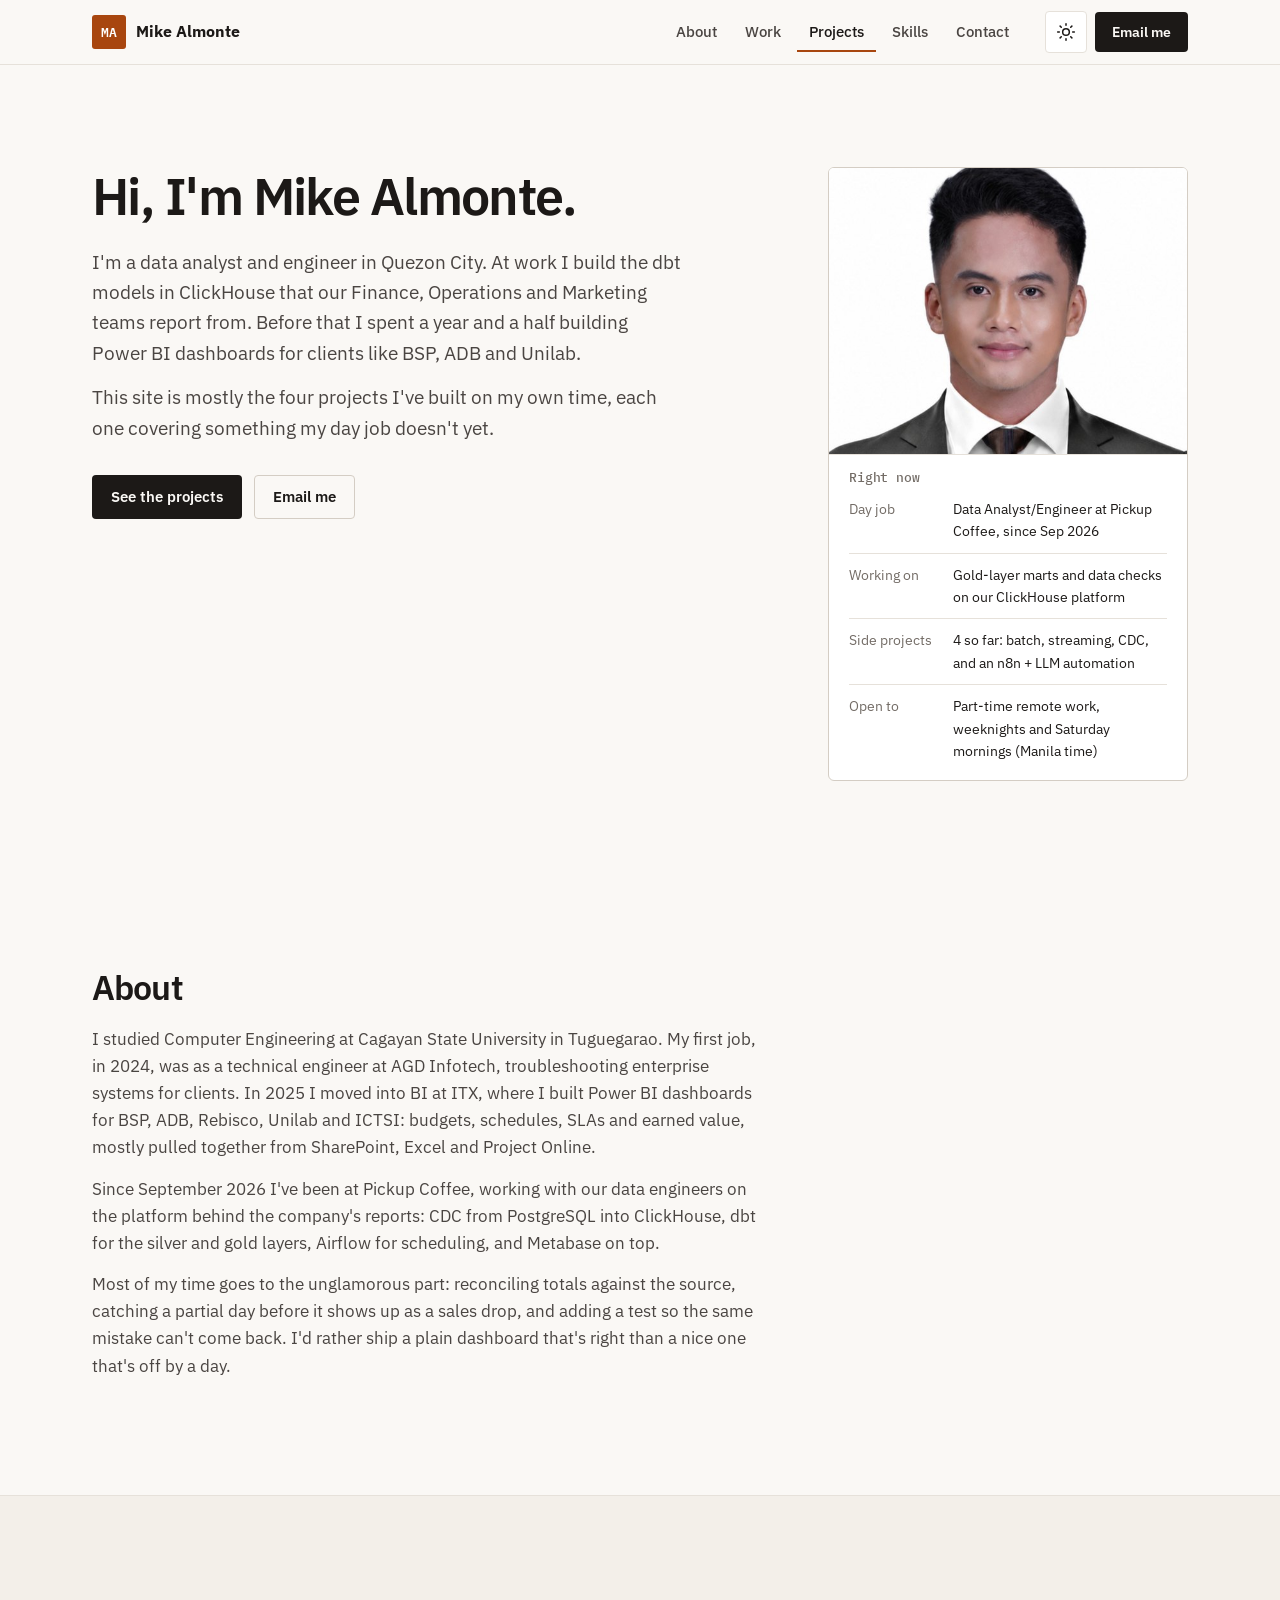
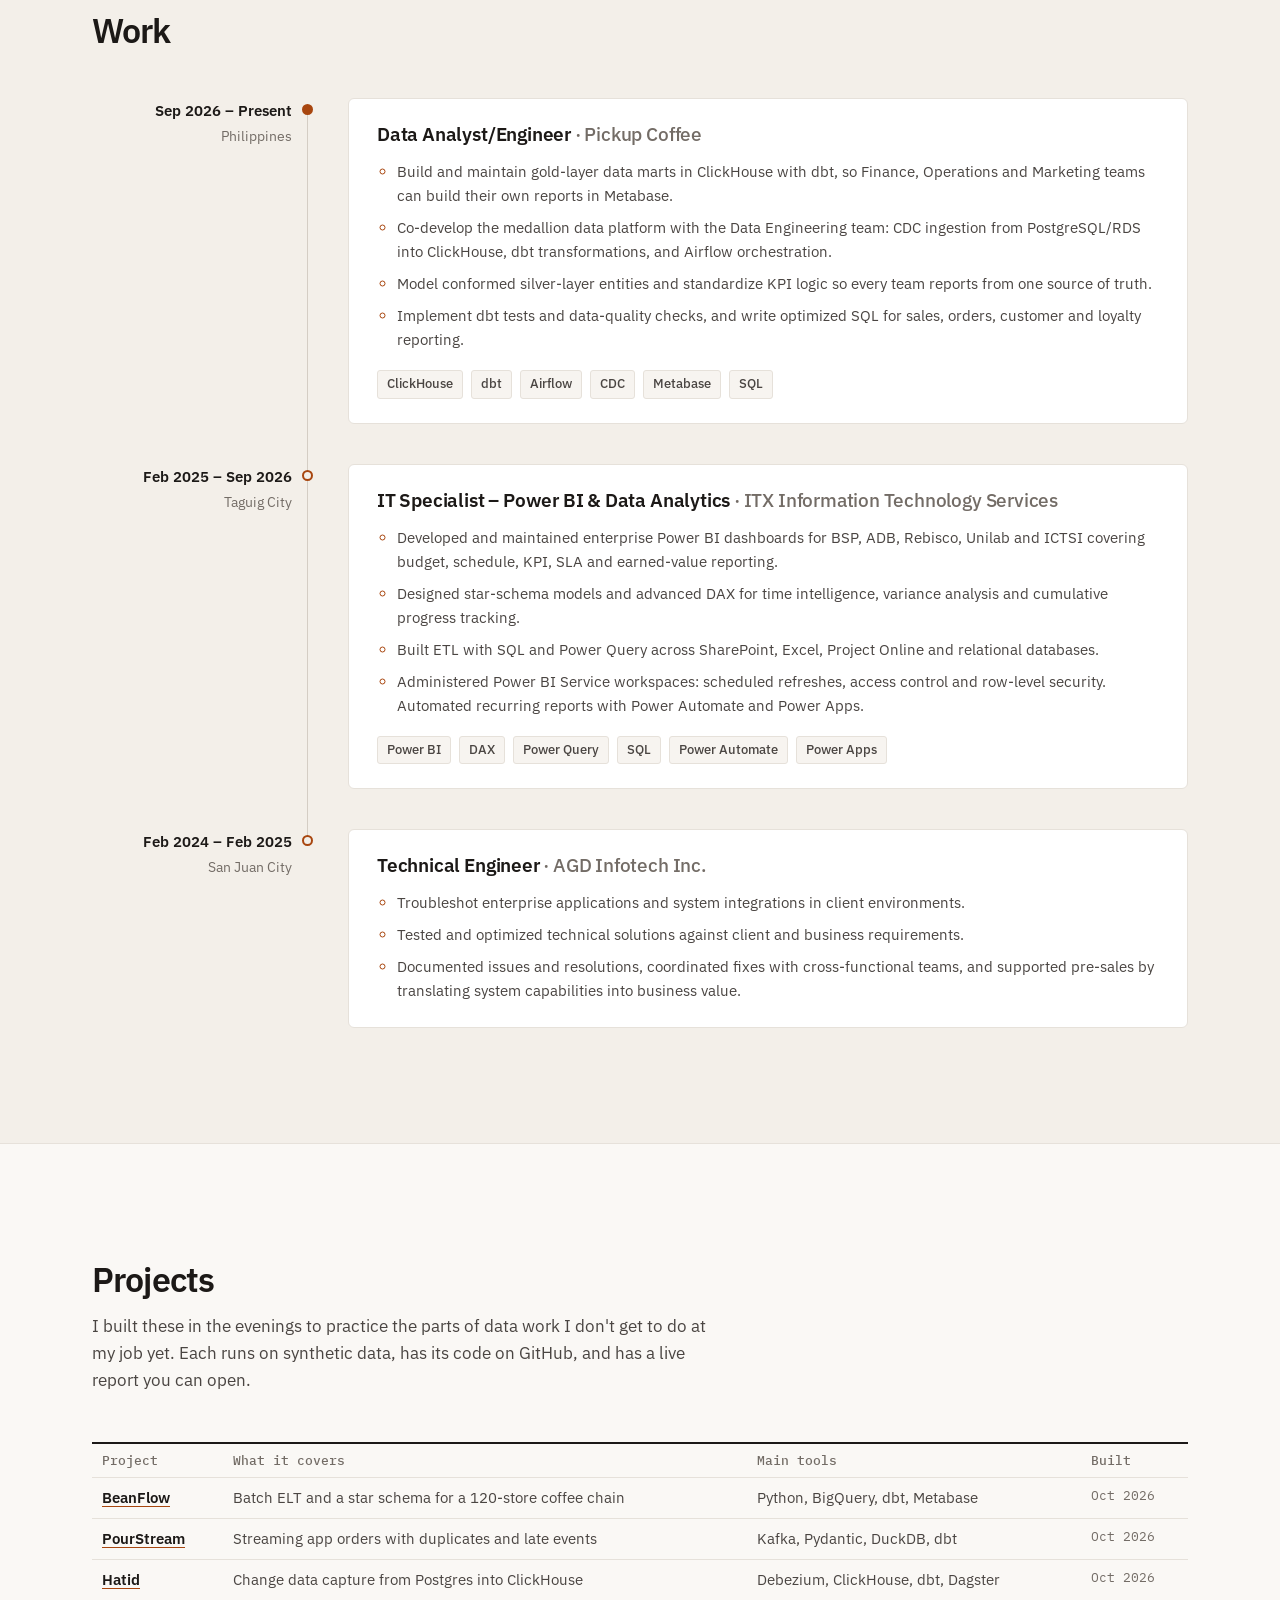
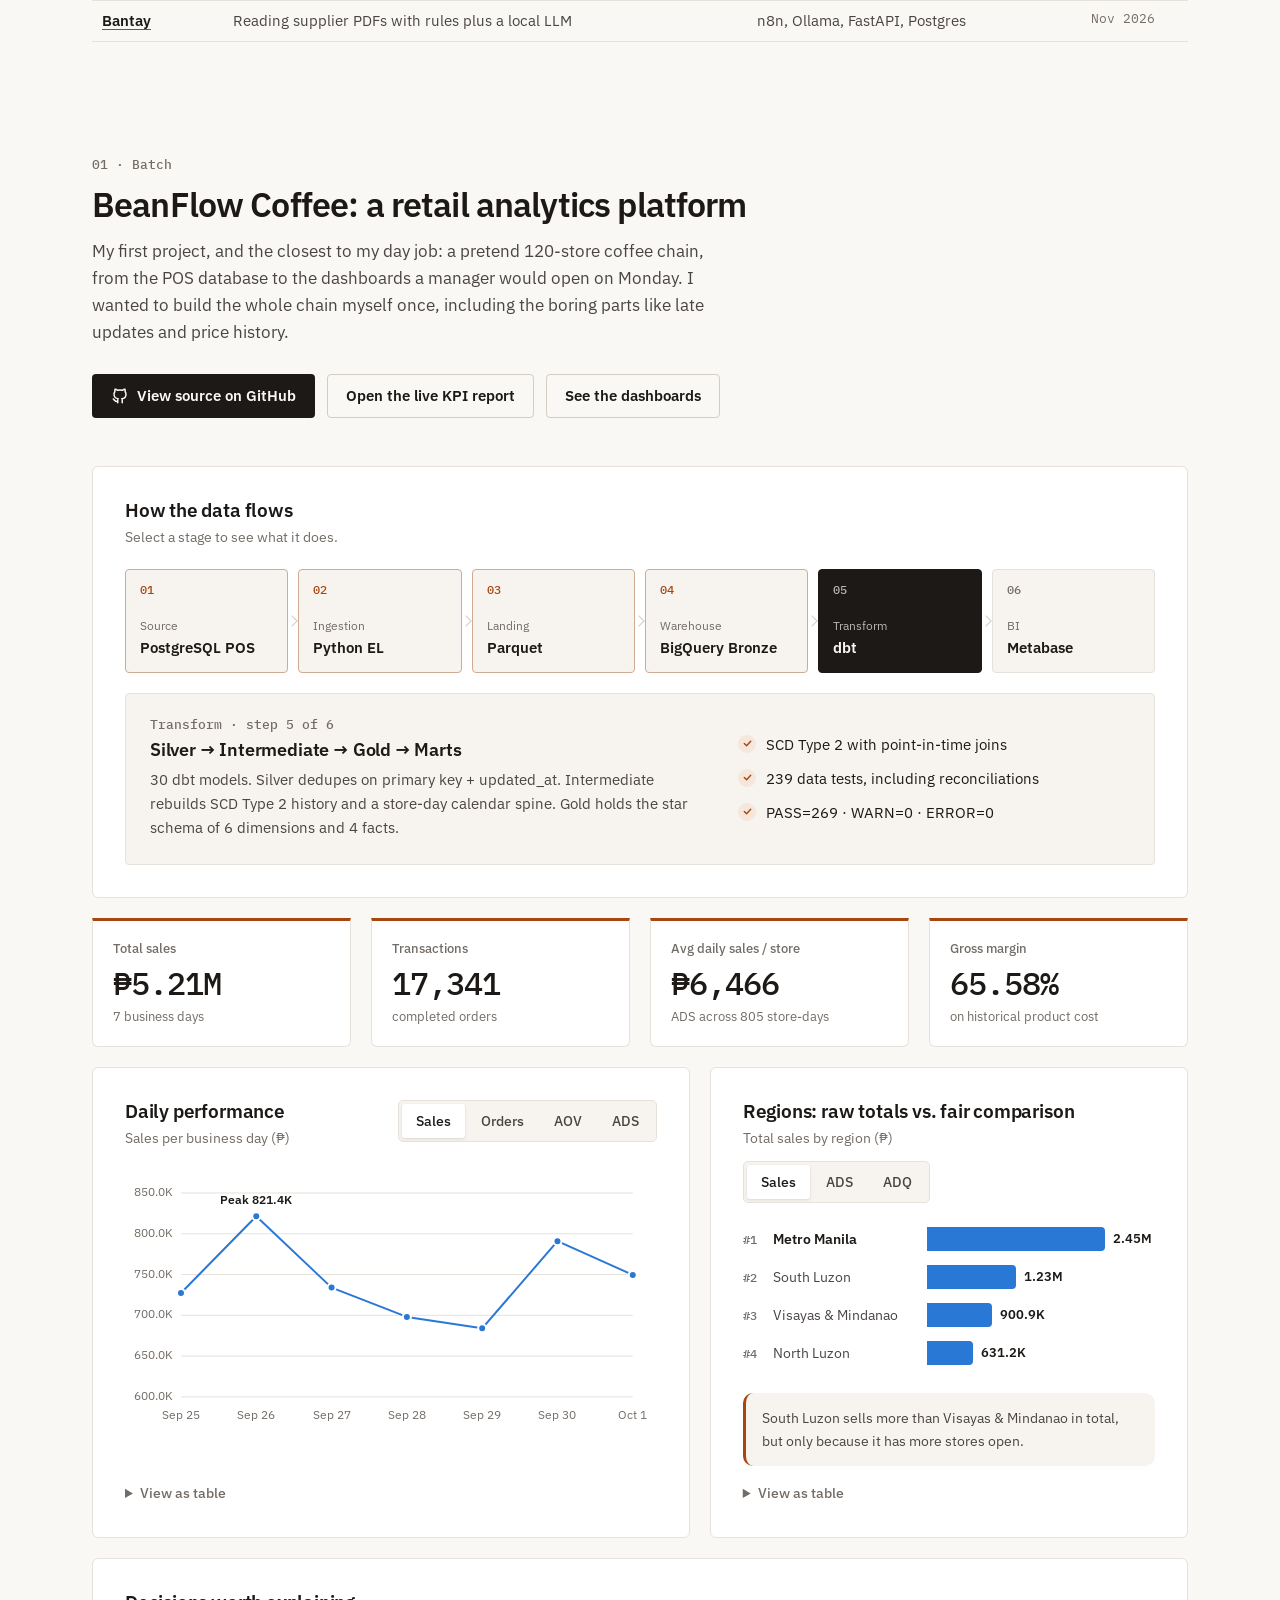
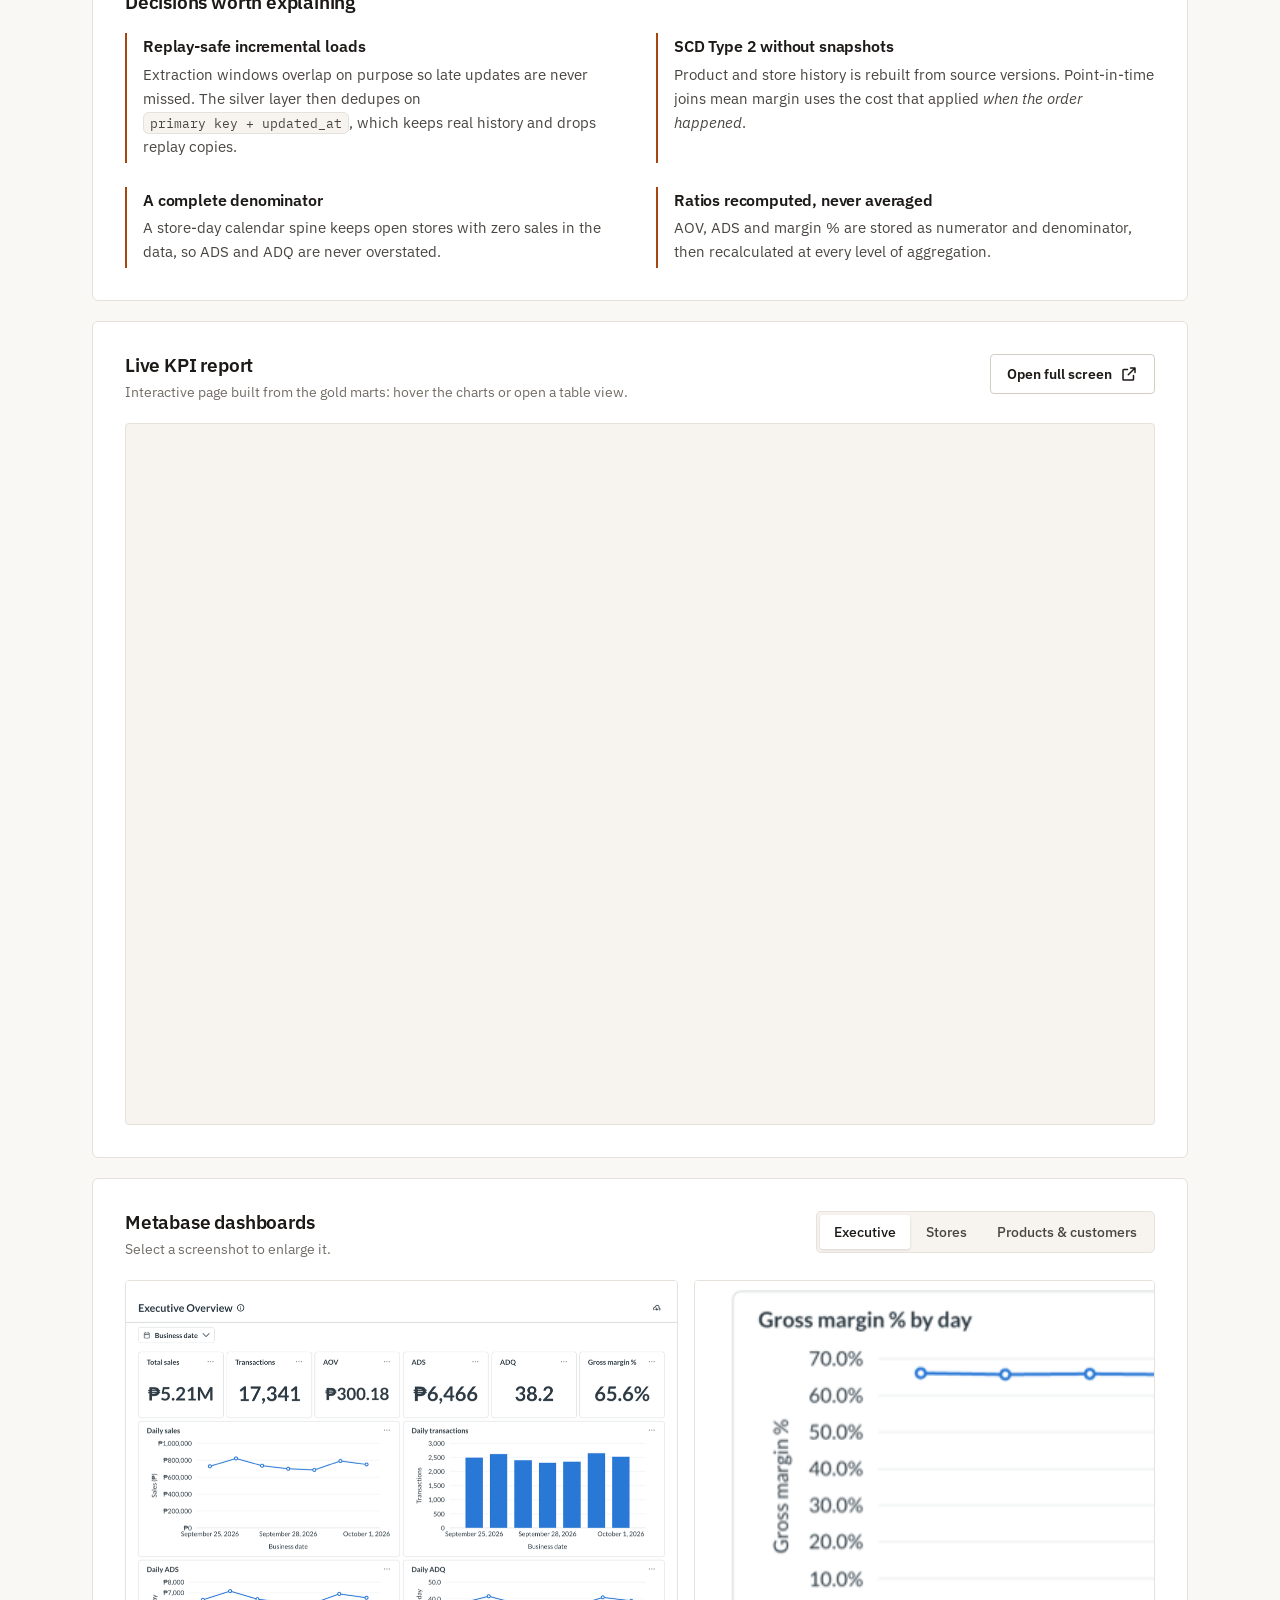
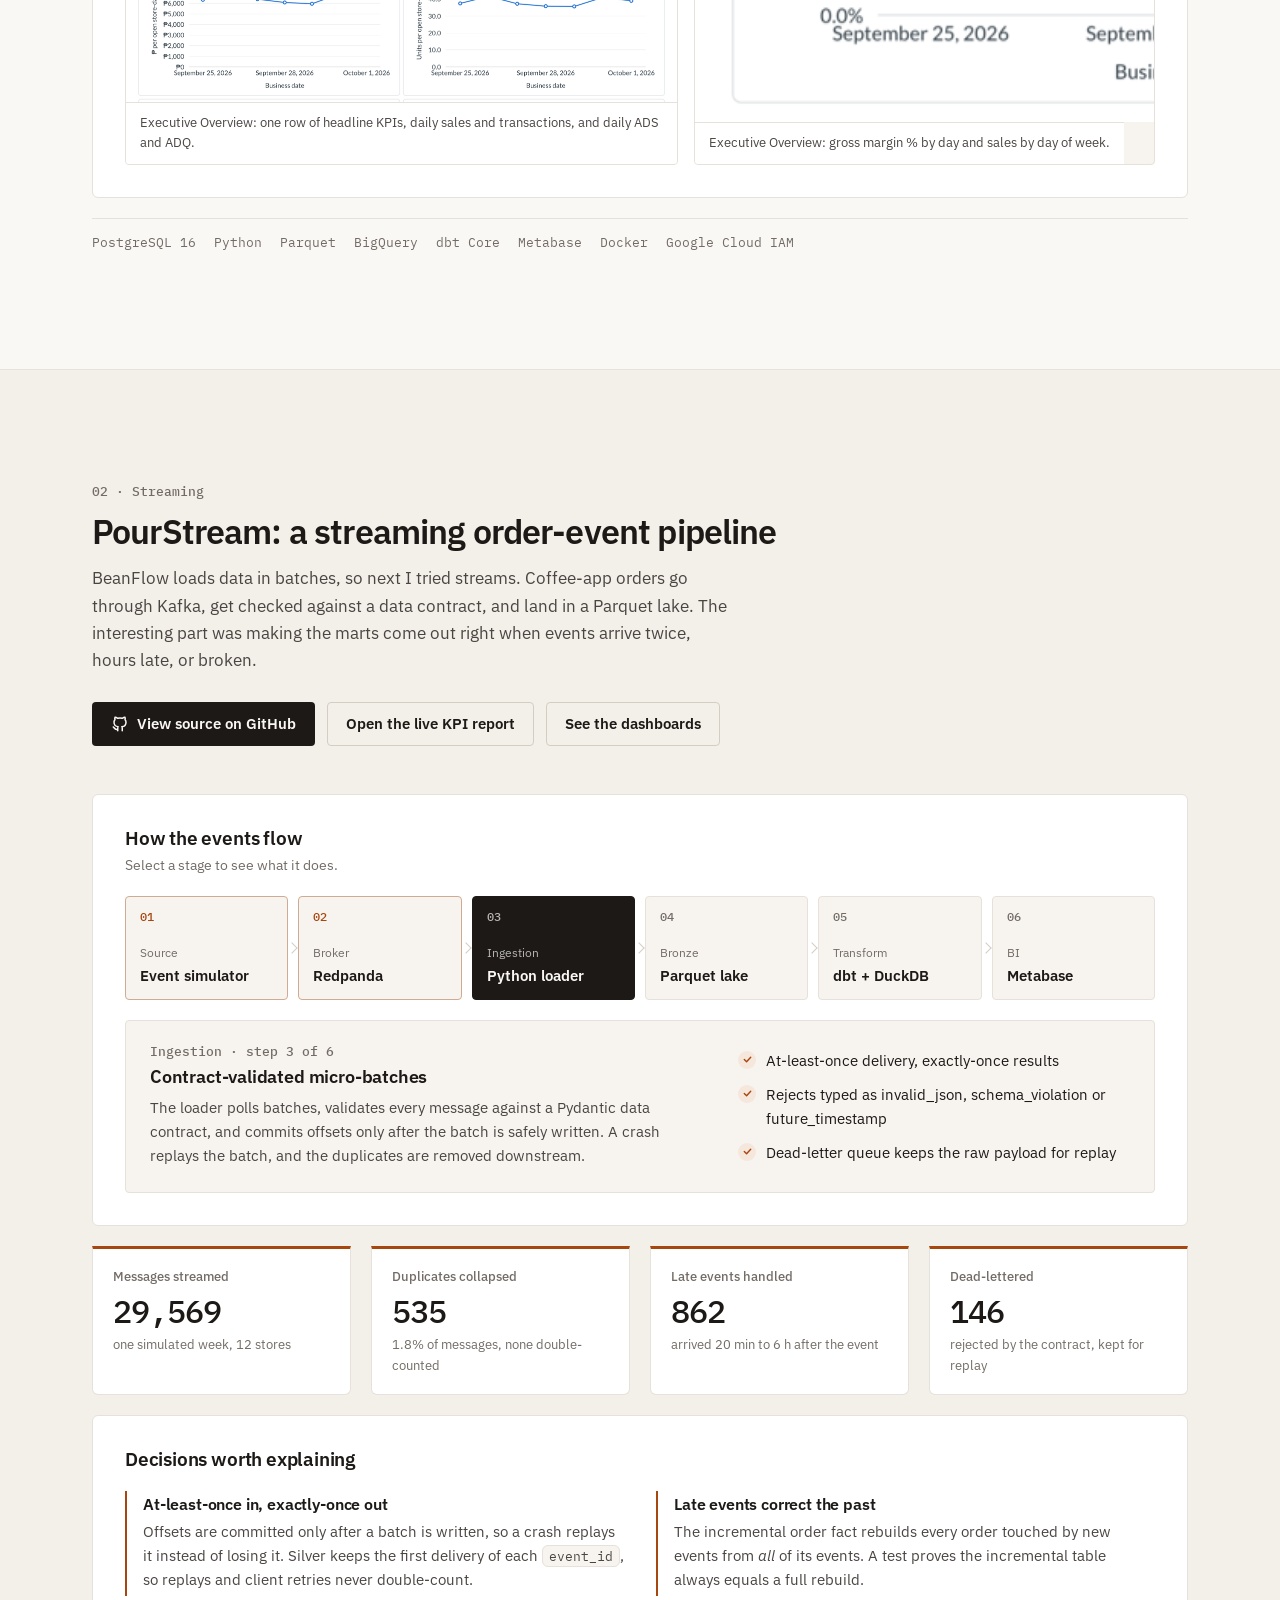
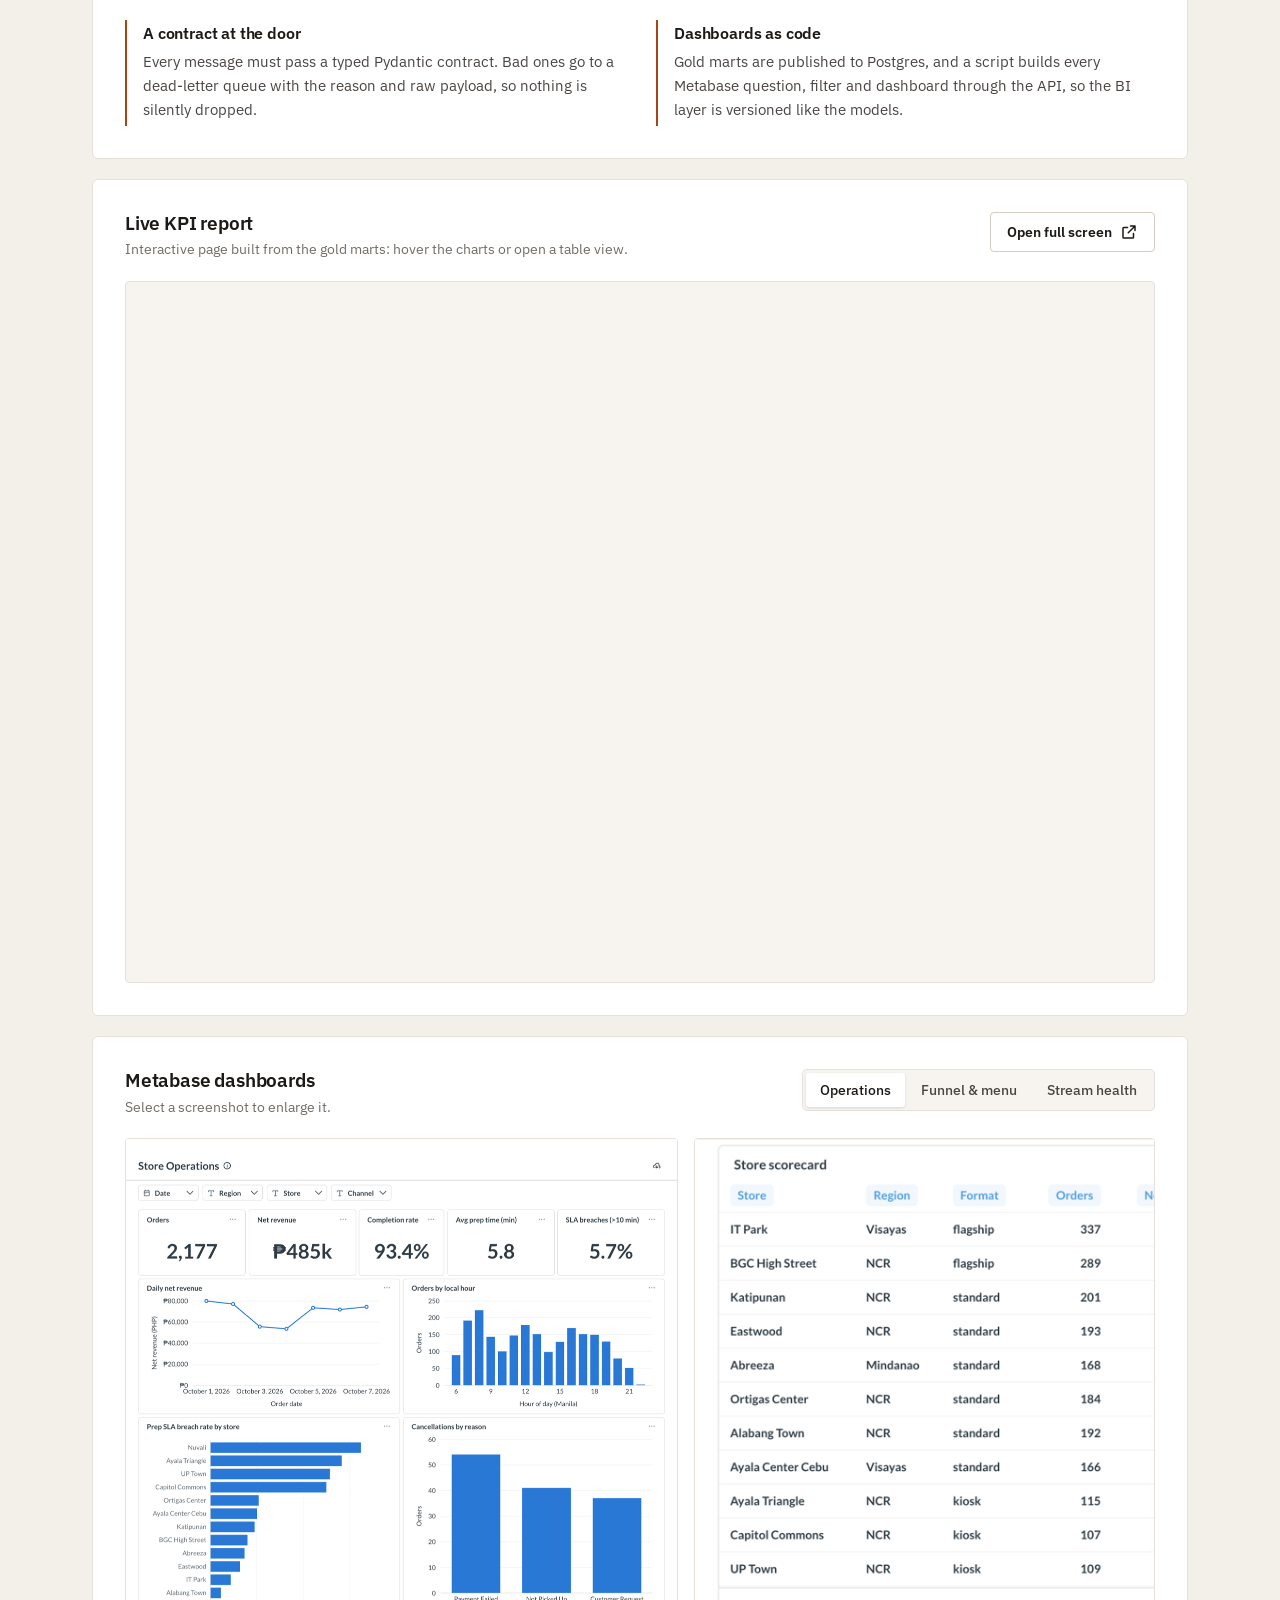
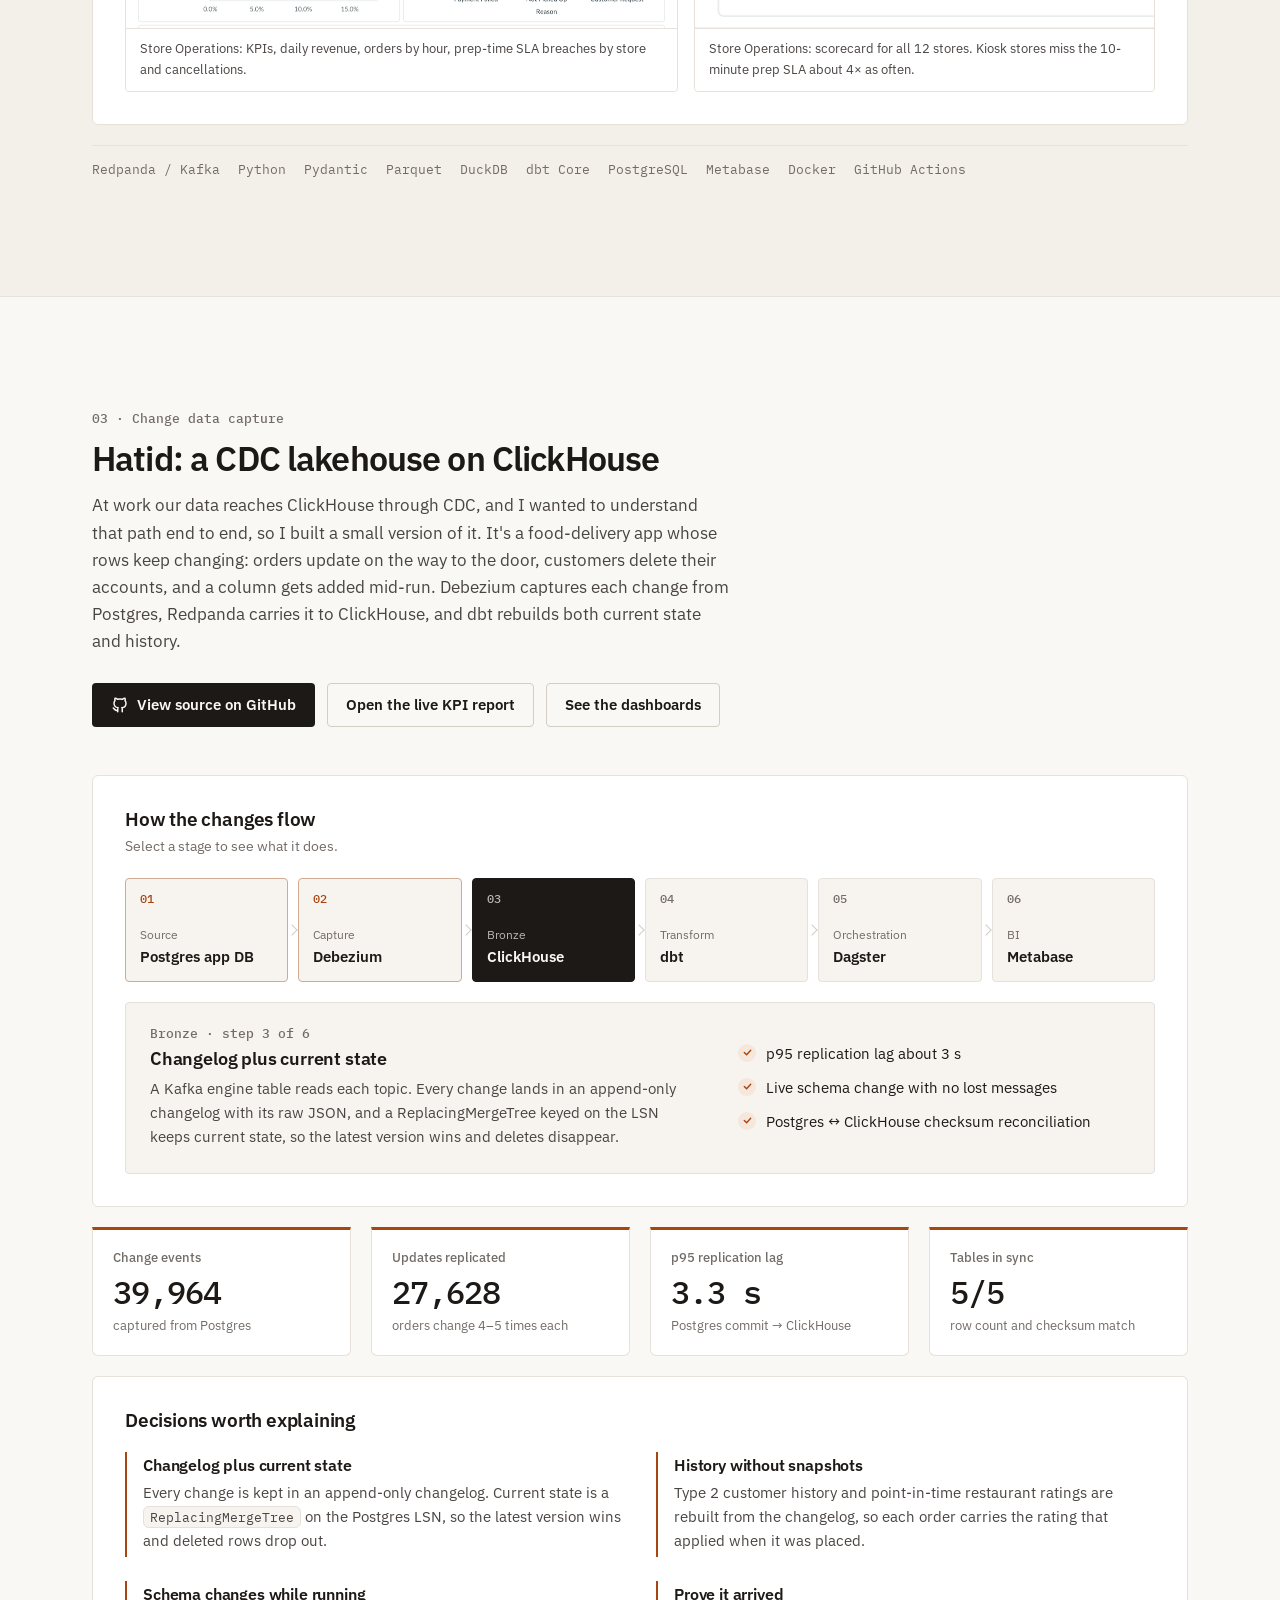
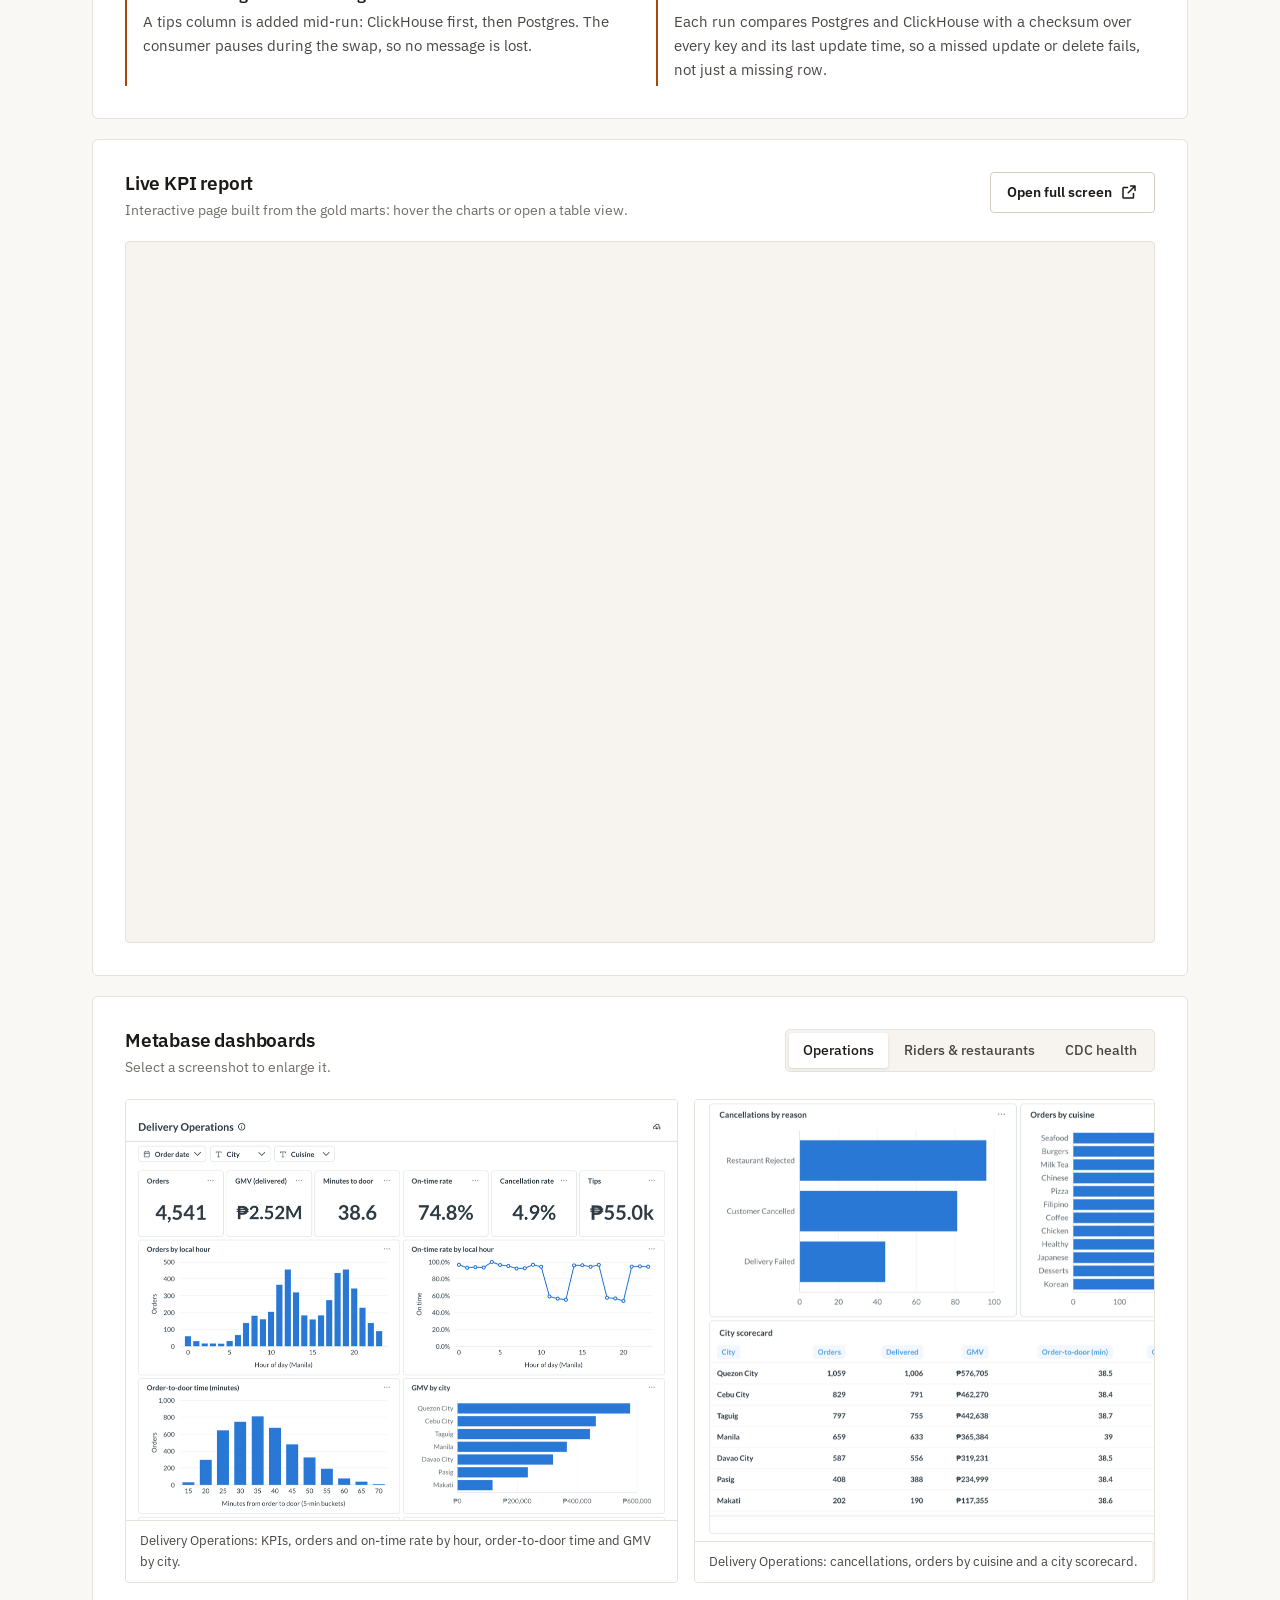
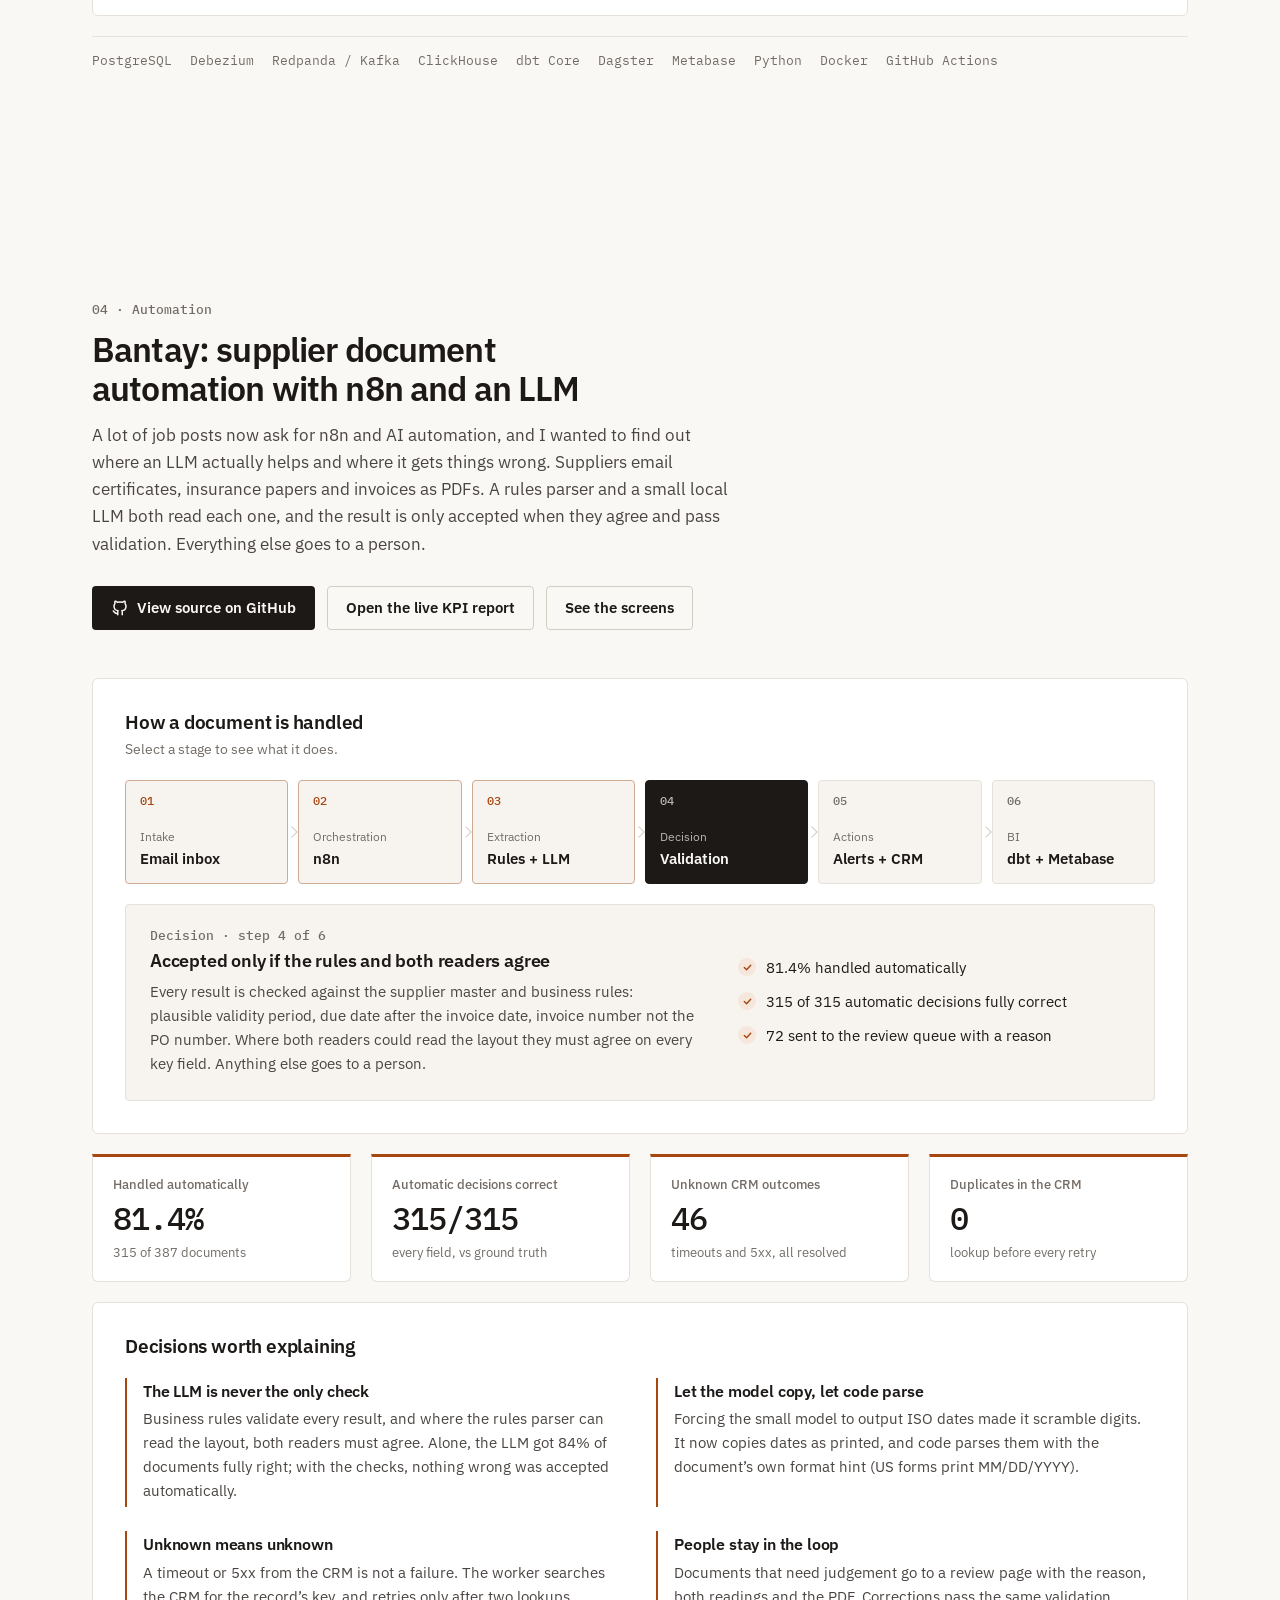
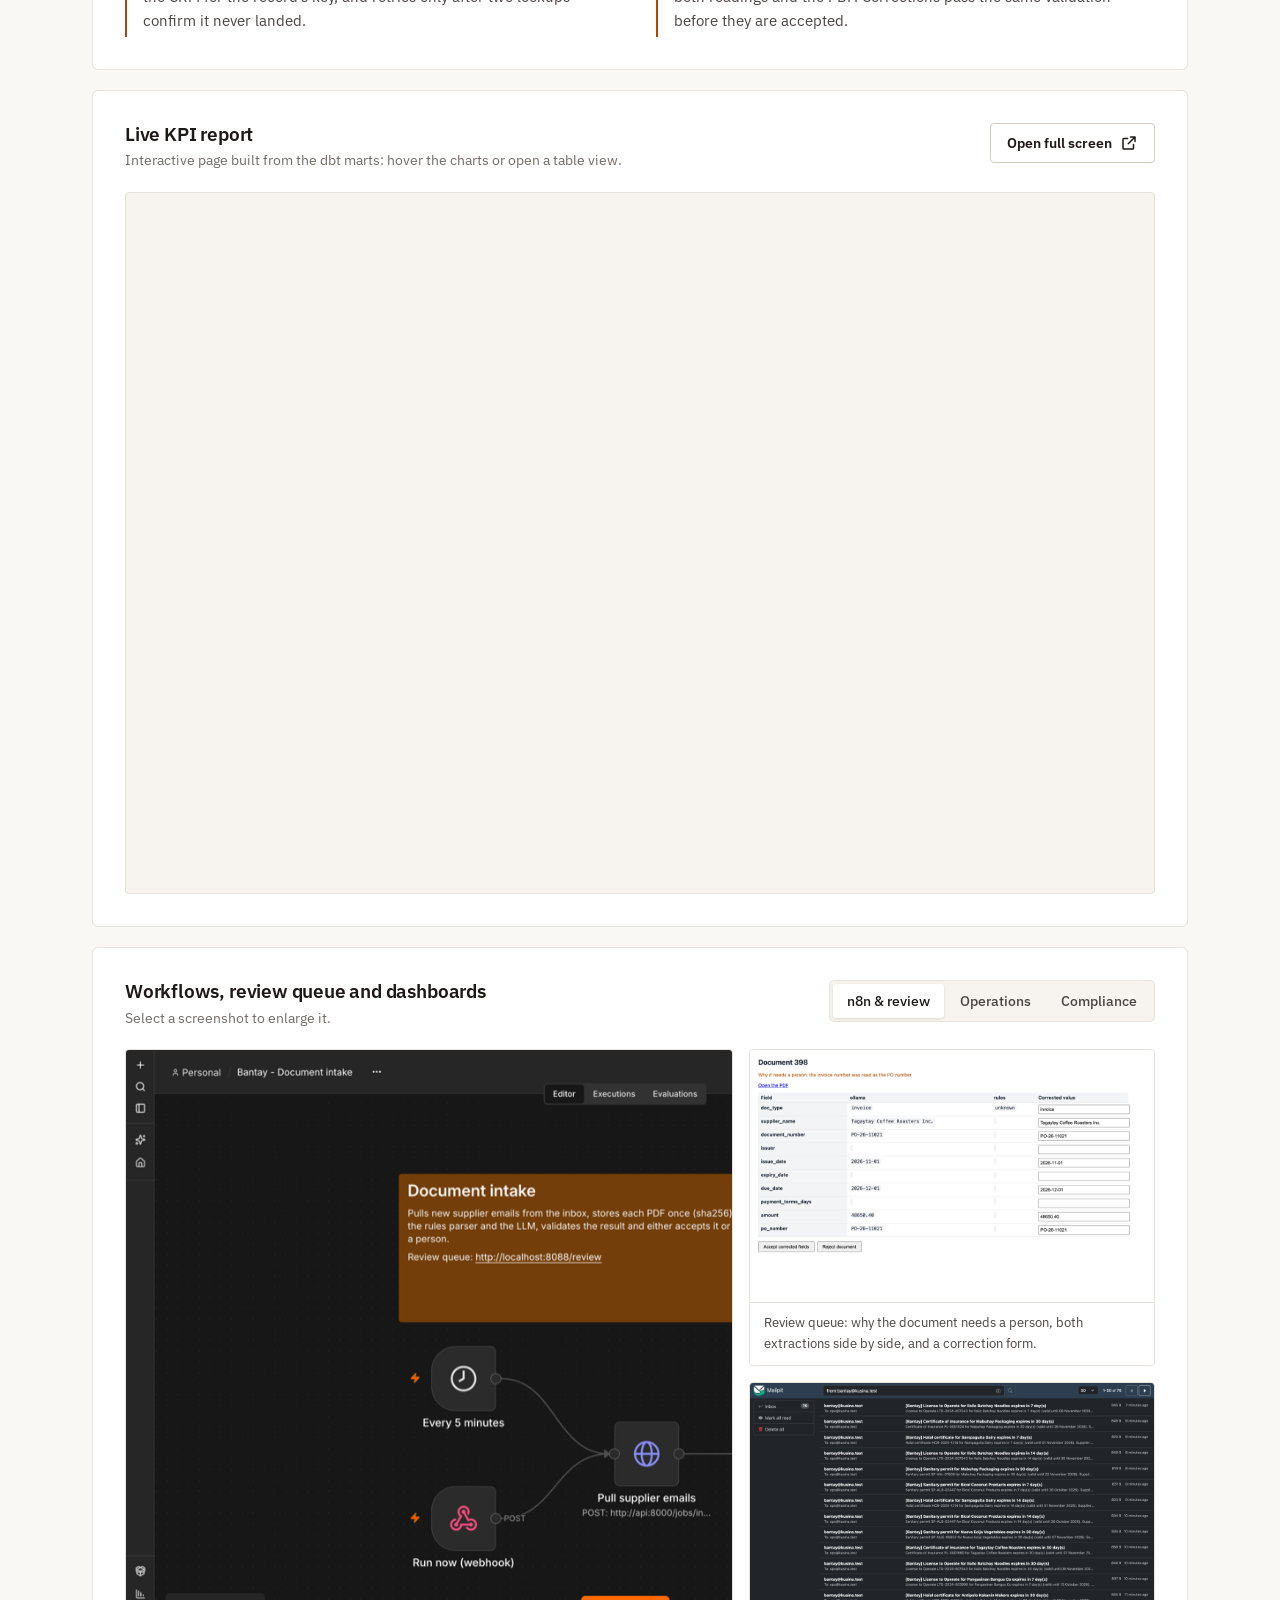
==== commit d61923ff: "feat: photo, first-person copy, project index and availability hours Replaces the generic hero tagli" ====
--- a/index.html
+++ b/index.html
@@ -12,8 +12,8 @@
   <meta property="og:type" content="website">
   <meta property="og:title" content="Mike Jay-Vee Almonte · Data Analyst / Engineer">
   <meta property="og:description" content="I build dbt data marts, batch, streaming and CDC data pipelines, and BI dashboards that teams can trust.">
-  <meta property="og:image" content="assets/img/executive-overview-1.png">
-  <meta name="twitter:card" content="summary_large_image">
+  <meta property="og:image" content="https://almontemike2001-star.github.io/assets/img/mike.jpg">
+  <meta name="twitter:card" content="summary">
 
   <link rel="icon" href="assets/favicon.svg" type="image/svg+xml">
   <link rel="preconnect" href="https://fonts.googleapis.com">
@@ -55,8 +55,8 @@
 
       <ul class="nav-links" id="nav-links">
         <li><a href="#about">About</a></li>
-        <li><a href="#experience">Experience</a></li>
-        <li><a href="#project">Projects</a></li>
+        <li><a href="#experience">Work</a></li>
+        <li><a href="#projects">Projects</a></li>
         <li><a href="#skills">Skills</a></li>
         <li><a href="#contact">Contact</a></li>
       </ul>
@@ -66,7 +66,7 @@
           <svg class="icon-sun" viewBox="0 0 24 24" aria-hidden="true"><circle cx="12" cy="12" r="4"/><path d="M12 2v2M12 20v2M4.93 4.93l1.41 1.41M17.66 17.66l1.41 1.41M2 12h2M20 12h2M4.93 19.07l1.41-1.41M17.66 6.34l1.41-1.41"/></svg>
           <svg class="icon-moon" viewBox="0 0 24 24" aria-hidden="true"><path d="M21 12.79A9 9 0 1 1 11.21 3 7 7 0 0 0 21 12.79z"/></svg>
         </button>
-        <a class="btn btn-sm btn-primary nav-cta" href="#contact">Hire me</a>
+        <a class="btn btn-sm btn-primary nav-cta" href="mailto:almontemike2001@gmail.com">Email me</a>
         <button class="icon-btn menu-btn" id="menu-toggle" type="button" aria-label="Open menu" aria-expanded="false" aria-controls="nav-links">
           <svg viewBox="0 0 24 24" aria-hidden="true"><path class="l1" d="M4 7h16"/><path class="l2" d="M4 12h16"/><path class="l3" d="M4 17h16"/></svg>
         </button>
@@ -79,84 +79,61 @@
     <!-- ============ Hero ============ -->
     <section class="hero container" aria-labelledby="hero-title">
       <div class="hero-copy">
-        <p class="status-pill"><span class="dot" aria-hidden="true"></span> Open to part-time remote work</p>
-        <h1 id="hero-title">I turn raw operational data into reports teams can&nbsp;<em>trust</em>.</h1>
+        <h1 id="hero-title">Hi, I'm Mike Almonte.</h1>
         <p class="lead">
-          I'm <strong>Mike Jay-Vee Almonte</strong>, a Data Analyst / Engineer in Quezon City, Philippines.
-          I build dbt data marts, batch, streaming and CDC data pipelines, document automation with n8n and LLMs, and Power BI and Metabase dashboards for retail and enterprise teams.
+          I'm a data analyst and engineer in Quezon City. At work I build the dbt models in ClickHouse that our Finance, Operations and Marketing teams report from.
+          Before that I spent a year and a half building Power BI dashboards for clients like BSP, ADB and Unilab.
+        </p>
+        <p class="lead">
+          This site is mostly the four projects I've built on my own time, each one covering something my day job doesn't yet.
         </p>
         <div class="hero-ctas">
-          <a class="btn btn-primary" href="#project">See my projects
-            <svg viewBox="0 0 24 24" aria-hidden="true"><path d="M5 12h14M13 6l6 6-6 6"/></svg>
-          </a>
-          <a class="btn btn-ghost" href="#contact">Get in touch</a>
-        </div>
-        <ul class="hero-meta" aria-label="Quick facts">
-          <li><svg viewBox="0 0 24 24" aria-hidden="true"><path d="M12 21s-7-6.2-7-11a7 7 0 0 1 14 0c0 4.8-7 11-7 11z"/><circle cx="12" cy="10" r="2.5"/></svg>Quezon City, PH · GMT+8</li>
-          <li><svg viewBox="0 0 24 24" aria-hidden="true"><rect x="3" y="7" width="18" height="13" rx="2"/><path d="M8 7V5a2 2 0 0 1 2-2h4a2 2 0 0 1 2 2v2"/></svg>Data Analyst/Engineer at Pickup Coffee</li>
-        </ul>
-      </div>
-
-      <aside class="hero-card" aria-label="Highlights">
-        <div class="hero-card-head">
-          <span class="mono">At a glance</span>
-        </div>
-        <dl class="stat-grid">
-          <div class="stat"><dt>Years in data &amp; BI</dt><dd><span data-count="2.5" data-decimals="1">2.5</span>+</dd></div>
-          <div class="stat"><dt>Enterprise BI clients</dt><dd><span data-count="5">5</span></dd></div>
-          <div class="stat"><dt>dbt models built</dt><dd><span data-count="74">74</span></dd></div>
-          <div class="stat"><dt>dbt checks passing</dt><dd><span data-count="426">426</span></dd></div>
+          <a class="btn btn-primary" href="#projects">See the projects</a>
+          <a class="btn btn-ghost" href="mailto:almontemike2001@gmail.com">Email me</a>
+        </div>
+      </div>
+
+      <aside class="now" aria-labelledby="now-title">
+        <img class="portrait" src="assets/img/mike.jpg" width="560" height="560" alt="Mike Almonte">
+        <h2 id="now-title" class="now-title">Right now</h2>
+        <dl>
+          <div><dt>Day job</dt><dd>Data Analyst/Engineer at Pickup Coffee, since Sep 2026</dd></div>
+          <div><dt>Working on</dt><dd>Gold-layer marts and data checks on our ClickHouse platform</dd></div>
+          <div><dt>Side projects</dt><dd>4 so far: batch, streaming, CDC, and an n8n + LLM automation</dd></div>
+          <div><dt>Open to</dt><dd>Part-time remote work, weeknights and Saturday mornings (Manila time)</dd></div>
         </dl>
-        <p class="hero-card-foot mono"><span class="ok">✓</span> PASS=426 WARN=0 ERROR=0 · 4 projects</p>
       </aside>
-    </section>
-
-    <!-- Client strip -->
-    <section class="clients container" aria-label="Organizations I've built dashboards for">
-      <p class="eyebrow">Power BI dashboards delivered for</p>
-      <ul class="client-list">
-        <li>BSP</li><li>ADB</li><li>Rebisco</li><li>Unilab</li><li>ICTSI</li>
-      </ul>
     </section>
 
     <!-- ============ About ============ -->
     <section class="section container" id="about" aria-labelledby="about-title">
-      <div class="section-head reveal">
-        <p class="eyebrow">About</p>
-        <h2 id="about-title">Analytics engineering, end to end</h2>
-        <p class="section-sub">
-          2.5+ years across business intelligence, data engineering and reporting automation.
-          Today I build ClickHouse data marts with dbt and Airflow for a multi-branch coffee retail chain.
-          Before that, I delivered enterprise Power BI for government, banking, and manufacturing clients.
-        </p>
-      </div>
-
-      <div class="cards-3">
-        <article class="card reveal">
-          <h3>Data modeling &amp; marts</h3>
-          <p>Star schemas, SCD Type 2 history and gold-layer marts in dbt. Business users get one source of truth they can self-serve from.</p>
-        </article>
-        <article class="card reveal">
-          <h3>Pipelines &amp; data quality</h3>
-          <p>Incremental, CDC and streaming (Kafka) ingestion, medallion layers, and Airflow orchestration. Data contracts, tests and reconciliations catch issues before they reach a dashboard.</p>
-        </article>
-        <article class="card reveal">
-          <h3>BI &amp; KPI reporting</h3>
-          <p>Power BI (DAX, Power Query, RLS) and Metabase dashboards, built as code where it helps, on governed KPI definitions that hold up when stakeholders ask follow-up questions.</p>
-        </article>
+      <div class="prose">
+        <h2 id="about-title">About</h2>
+        <p>
+          I studied Computer Engineering at Cagayan State University in Tuguegarao. My first job, in 2024, was as a technical engineer at AGD Infotech,
+          troubleshooting enterprise systems for clients. In 2025 I moved into BI at ITX, where I built Power BI dashboards for BSP, ADB, Rebisco, Unilab and ICTSI:
+          budgets, schedules, SLAs and earned value, mostly pulled together from SharePoint, Excel and Project Online.
+        </p>
+        <p>
+          Since September 2026 I've been at Pickup Coffee, working with our data engineers on the platform behind the company's reports:
+          CDC from PostgreSQL into ClickHouse, dbt for the silver and gold layers, Airflow for scheduling, and Metabase on top.
+        </p>
+        <p>
+          Most of my time goes to the unglamorous part: reconciling totals against the source, catching a partial day before it shows up as a sales drop,
+          and adding a test so the same mistake can't come back. I'd rather ship a plain dashboard that's right than a nice one that's off by a day.
+        </p>
       </div>
     </section>
 
     <!-- ============ Experience ============ -->
     <section class="section section-alt" id="experience" aria-labelledby="exp-title">
       <div class="container">
-        <div class="section-head reveal">
-          <p class="eyebrow">Experience</p>
-          <h2 id="exp-title">Where I've worked</h2>
+        <div class="section-head">
+          <h2 id="exp-title">Work</h2>
         </div>
 
         <ol class="timeline">
-          <li class="tl-item reveal">
+          <li class="tl-item">
             <div class="tl-meta">
               <span class="tl-date">Sep 2026 – Present</span>
               <span class="tl-place">Philippines</span>
@@ -175,7 +152,7 @@
             </div>
           </li>
 
-          <li class="tl-item reveal">
+          <li class="tl-item">
             <div class="tl-meta">
               <span class="tl-date">Feb 2025 – Sep 2026</span>
               <span class="tl-place">Taguig City</span>
@@ -194,7 +171,7 @@
             </div>
           </li>
 
-          <li class="tl-item reveal">
+          <li class="tl-item">
             <div class="tl-meta">
               <span class="tl-date">Feb 2024 – Feb 2025</span>
               <span class="tl-place">San Juan City</span>
@@ -212,15 +189,36 @@
       </div>
     </section>
 
-    <!-- ============ Featured project ============ -->
+    <!-- ============ Projects index ============ -->
+    <section class="section container" id="projects" aria-labelledby="projects-title">
+      <div class="section-head">
+        <h2 id="projects-title">Projects</h2>
+        <p class="section-sub">
+          I built these in the evenings to practice the parts of data work I don't get to do at my job yet.
+          Each runs on synthetic data, has its code on GitHub, and has a live report you can open.
+        </p>
+      </div>
+      <div class="table-wrap index-wrap">
+        <table class="project-index">
+          <thead><tr><th>Project</th><th>What it covers</th><th>Main tools</th><th>Built</th></tr></thead>
+          <tbody>
+            <tr><td><a href="#project">BeanFlow</a></td><td>Batch ELT and a star schema for a 120-store coffee chain</td><td>Python, BigQuery, dbt, Metabase</td><td>Oct 2026</td></tr>
+            <tr><td><a href="#pourstream">PourStream</a></td><td>Streaming app orders with duplicates and late events</td><td>Kafka, Pydantic, DuckDB, dbt</td><td>Oct 2026</td></tr>
+            <tr><td><a href="#hatid">Hatid</a></td><td>Change data capture from Postgres into ClickHouse</td><td>Debezium, ClickHouse, dbt, Dagster</td><td>Oct 2026</td></tr>
+            <tr><td><a href="#bantay">Bantay</a></td><td>Reading supplier PDFs with rules plus a local LLM</td><td>n8n, Ollama, FastAPI, Postgres</td><td>Nov 2026</td></tr>
+          </tbody>
+        </table>
+      </div>
+    </section>
+
+    <!-- ============ Project 1: BeanFlow ============ -->
     <section class="section container" id="project" aria-labelledby="project-title">
-      <div class="section-head reveal">
-        <p class="eyebrow">Project 1 · Batch analytics</p>
+      <div class="section-head">
+        <p class="eyebrow">01 · Batch</p>
         <h2 id="project-title">BeanFlow Coffee: a retail analytics platform</h2>
         <p class="section-sub">
-          An end-to-end analytics platform for a simulated 120-store coffee chain, from the POS database to executive dashboards.
-          It covers both sides of the job: the engineering that makes the numbers correct, and the analysis that makes them useful.
-          All data is synthetic.
+          My first project, and the closest to my day job: a pretend 120-store coffee chain, from the POS database to the dashboards a manager would open on Monday.
+          I wanted to build the whole chain myself once, including the boring parts like late updates and price history.
         </p>
         <div class="project-links">
           <a class="btn btn-primary" href="https://github.com/almontemike2001-star/retail-analytics-platform" target="_blank" rel="noopener">
@@ -233,7 +231,7 @@
       </div>
 
       <!-- Pipeline -->
-      <div class="panel reveal">
+      <div class="panel">
         <div class="panel-head">
           <h3>How the data flows</h3>
           <p class="hint">Select a stage to see what it does.</p>
@@ -243,7 +241,7 @@
       </div>
 
       <!-- KPI tiles -->
-      <div class="kpi-row reveal" aria-label="Validated results, 25 Sep – 1 Oct 2026">
+      <div class="kpi-row" aria-label="Validated results, 25 Sep – 1 Oct 2026">
         <div class="kpi"><span class="kpi-label">Total sales</span><span class="kpi-value" data-count="5.21" data-decimals="2" data-prefix="₱" data-suffix="M">₱5.21M</span><span class="kpi-note">7 business days</span></div>
         <div class="kpi"><span class="kpi-label">Transactions</span><span class="kpi-value" data-count="17341" data-format="int">17,341</span><span class="kpi-note">completed orders</span></div>
         <div class="kpi"><span class="kpi-label">Avg daily sales / store</span><span class="kpi-value" data-count="6466" data-format="int" data-prefix="₱">₱6,466</span><span class="kpi-note">ADS across 805 store-days</span></div>
@@ -252,7 +250,7 @@
 
       <!-- Charts -->
       <div class="chart-grid">
-        <figure class="panel chart-card reveal" id="trend-card">
+        <figure class="panel chart-card" id="trend-card">
           <div class="panel-head chart-head">
             <figcaption>
               <h3>Daily performance</h3>
@@ -272,7 +270,7 @@
           </details>
         </figure>
 
-        <figure class="panel chart-card reveal" id="region-card">
+        <figure class="panel chart-card" id="region-card">
           <div class="panel-head chart-head">
             <figcaption>
               <h3>Regions: raw totals vs. fair comparison</h3>
@@ -294,8 +292,8 @@
       </div>
 
       <!-- Decisions -->
-      <div class="panel reveal">
-        <div class="panel-head"><h3>Engineering decisions that keep the numbers right</h3></div>
+      <div class="panel">
+        <div class="panel-head"><h3>Decisions worth explaining</h3></div>
         <div class="decisions">
           <div class="decision">
             <h4>Replay-safe incremental loads</h4>
@@ -317,7 +315,7 @@
       </div>
 
       <!-- Live report -->
-      <div class="panel reveal" id="live-report">
+      <div class="panel" id="live-report">
         <div class="panel-head chart-head">
           <div>
             <h3 id="bf-live-title">Live KPI report</h3>
@@ -333,7 +331,7 @@
       </div>
 
       <!-- Dashboards -->
-      <div class="panel reveal" id="dashboards">
+      <div class="panel" id="dashboards">
         <div class="panel-head chart-head">
           <div>
             <h3>Metabase dashboards</h3>
@@ -349,7 +347,7 @@
       </div>
 
       <!-- Stack -->
-      <div class="stack-strip reveal" aria-label="Project stack">
+      <div class="stack-strip" aria-label="Project stack">
         <span>PostgreSQL 16</span><span>Python</span><span>Parquet</span><span>BigQuery</span><span>dbt Core</span><span>Metabase</span><span>Docker</span><span>Google Cloud IAM</span>
       </div>
     </section>
@@ -357,14 +355,12 @@
     <!-- ============ Project 2: PourStream ============ -->
     <section class="section section-alt" id="pourstream" aria-labelledby="ps-title">
       <div class="container">
-        <div class="section-head reveal">
-          <p class="eyebrow">Project 2 · Streaming data</p>
+        <div class="section-head">
+          <p class="eyebrow">02 · Streaming</p>
           <h2 id="ps-title">PourStream: a streaming order-event pipeline</h2>
           <p class="section-sub">
-            BeanFlow is batch. PourStream covers the other half of data engineering: event streams.
-            Coffee-app orders flow through Kafka, are checked against a data contract, and land in a Parquet lake.
-            dbt then turns them into marts that stay correct when events arrive twice, hours late, or broken.
-            All data is synthetic.
+            BeanFlow loads data in batches, so next I tried streams. Coffee-app orders go through Kafka, get checked against a data contract, and land in a Parquet lake.
+            The interesting part was making the marts come out right when events arrive twice, hours late, or broken.
           </p>
           <div class="project-links">
             <a class="btn btn-primary" href="https://github.com/almontemike2001-star/pourstream-event-pipeline" target="_blank" rel="noopener">
@@ -377,7 +373,7 @@
         </div>
 
         <!-- Pipeline -->
-        <div class="panel reveal">
+        <div class="panel">
           <div class="panel-head">
             <h3>How the events flow</h3>
             <p class="hint">Select a stage to see what it does.</p>
@@ -387,7 +383,7 @@
         </div>
 
         <!-- KPI tiles -->
-        <div class="kpi-row reveal" aria-label="Stream quality for one simulated week">
+        <div class="kpi-row" aria-label="Stream quality for one simulated week">
           <div class="kpi"><span class="kpi-label">Messages streamed</span><span class="kpi-value" data-count="29569" data-format="int">29,569</span><span class="kpi-note">one simulated week, 12 stores</span></div>
           <div class="kpi"><span class="kpi-label">Duplicates collapsed</span><span class="kpi-value" data-count="535" data-format="int">535</span><span class="kpi-note">1.8% of messages, none double-counted</span></div>
           <div class="kpi"><span class="kpi-label">Late events handled</span><span class="kpi-value" data-count="862" data-format="int">862</span><span class="kpi-note">arrived 20 min to 6 h after the event</span></div>
@@ -395,8 +391,8 @@
         </div>
 
         <!-- Decisions -->
-        <div class="panel reveal">
-          <div class="panel-head"><h3>Engineering decisions that keep the stream honest</h3></div>
+        <div class="panel">
+          <div class="panel-head"><h3>Decisions worth explaining</h3></div>
           <div class="decisions">
             <div class="decision">
               <h4>At-least-once in, exactly-once out</h4>
@@ -418,7 +414,7 @@
         </div>
 
         <!-- Live report -->
-        <div class="panel reveal" id="ps-live-report">
+        <div class="panel" id="ps-live-report">
           <div class="panel-head chart-head">
             <div>
               <h3 id="ps-live-title">Live KPI report</h3>
@@ -434,7 +430,7 @@
         </div>
 
         <!-- Dashboards -->
-        <div class="panel reveal" id="ps-dashboards">
+        <div class="panel" id="ps-dashboards">
           <div class="panel-head chart-head">
             <div>
               <h3>Metabase dashboards</h3>
@@ -450,7 +446,7 @@
         </div>
 
         <!-- Stack -->
-        <div class="stack-strip reveal" aria-label="PourStream stack">
+        <div class="stack-strip" aria-label="PourStream stack">
           <span>Redpanda / Kafka</span><span>Python</span><span>Pydantic</span><span>Parquet</span><span>DuckDB</span><span>dbt Core</span><span>PostgreSQL</span><span>Metabase</span><span>Docker</span><span>GitHub Actions</span>
         </div>
       </div>
@@ -458,13 +454,13 @@
 
     <!-- ============ Project 3: Hatid ============ -->
     <section class="section container" id="hatid" aria-labelledby="ht-title">
-      <div class="section-head reveal">
-        <p class="eyebrow">Project 3 · Change data capture</p>
+      <div class="section-head">
+        <p class="eyebrow">03 · Change data capture</p>
         <h2 id="ht-title">Hatid: a CDC lakehouse on ClickHouse</h2>
         <p class="section-sub">
-          A synthetic food-delivery app whose database rows keep changing: orders update as they move to the door, customers delete their accounts, and a column is added mid-run.
-          Debezium captures every change from Postgres, Redpanda carries it to ClickHouse, dbt rebuilds current state and history, and Dagster orchestrates it with replication checks.
-          All data is synthetic.
+          At work our data reaches ClickHouse through CDC, and I wanted to understand that path end to end, so I built a small version of it.
+          It's a food-delivery app whose rows keep changing: orders update on the way to the door, customers delete their accounts, and a column gets added mid-run.
+          Debezium captures each change from Postgres, Redpanda carries it to ClickHouse, and dbt rebuilds both current state and history.
         </p>
         <div class="project-links">
           <a class="btn btn-primary" href="https://github.com/almontemike2001-star/hatid-cdc-lakehouse" target="_blank" rel="noopener">
@@ -476,7 +472,7 @@
         </div>
       </div>
 
-      <div class="panel reveal">
+      <div class="panel">
         <div class="panel-head">
           <h3>How the changes flow</h3>
           <p class="hint">Select a stage to see what it does.</p>
@@ -485,15 +481,15 @@
         <div class="stage-detail" id="ht-stage-detail" role="tabpanel" aria-live="polite"></div>
       </div>
 
-      <div class="kpi-row reveal" aria-label="Change data capture results">
+      <div class="kpi-row" aria-label="Change data capture results">
         <div class="kpi"><span class="kpi-label">Change events</span><span class="kpi-value" data-count="39964" data-format="int">39,964</span><span class="kpi-note">captured from Postgres</span></div>
         <div class="kpi"><span class="kpi-label">Updates replicated</span><span class="kpi-value" data-count="27628" data-format="int">27,628</span><span class="kpi-note">orders change 4–5 times each</span></div>
         <div class="kpi"><span class="kpi-label">p95 replication lag</span><span class="kpi-value" data-count="3.3" data-decimals="1" data-suffix=" s">3.3 s</span><span class="kpi-note">Postgres commit → ClickHouse</span></div>
         <div class="kpi"><span class="kpi-label">Tables in sync</span><span class="kpi-value" data-count="5" data-suffix="/5">5/5</span><span class="kpi-note">row count and checksum match</span></div>
       </div>
 
-      <div class="panel reveal">
-        <div class="panel-head"><h3>Engineering decisions for data that changes</h3></div>
+      <div class="panel">
+        <div class="panel-head"><h3>Decisions worth explaining</h3></div>
         <div class="decisions">
           <div class="decision">
             <h4>Changelog plus current state</h4>
@@ -514,7 +510,7 @@
         </div>
       </div>
 
-      <div class="panel reveal" id="ht-live-report">
+      <div class="panel" id="ht-live-report">
         <div class="panel-head chart-head">
           <div>
             <h3 id="ht-live-title">Live KPI report</h3>
@@ -529,7 +525,7 @@
         </div>
       </div>
 
-      <div class="panel reveal" id="ht-dashboards">
+      <div class="panel" id="ht-dashboards">
         <div class="panel-head chart-head">
           <div>
             <h3>Metabase dashboards</h3>
@@ -544,20 +540,19 @@
         <div class="gallery" id="ht-gallery"></div>
       </div>
 
-      <div class="stack-strip reveal" aria-label="Hatid stack">
+      <div class="stack-strip" aria-label="Hatid stack">
         <span>PostgreSQL</span><span>Debezium</span><span>Redpanda / Kafka</span><span>ClickHouse</span><span>dbt Core</span><span>Dagster</span><span>Metabase</span><span>Python</span><span>Docker</span><span>GitHub Actions</span>
       </div>
     </section>
 
     <!-- ============ Project 4: Bantay ============ -->
     <section class="section container" id="bantay" aria-labelledby="bt-title">
-      <div class="section-head reveal">
-        <p class="eyebrow">Project 4 · Automation and AI</p>
+      <div class="section-head">
+        <p class="eyebrow">04 · Automation</p>
         <h2 id="bt-title">Bantay: supplier document automation with n8n and an LLM</h2>
         <p class="section-sub">
-          Suppliers email certificates, insurance and invoices as PDFs. n8n schedules the work, a rules parser and a local LLM read every document, and validation decides what can be trusted without a person.
-          Accepted certificates drive expiry alerts and CRM follow-up tasks, through outboxes that never send twice.
-          All data is synthetic.
+          A lot of job posts now ask for n8n and AI automation, and I wanted to find out where an LLM actually helps and where it gets things wrong.
+          Suppliers email certificates, insurance papers and invoices as PDFs. A rules parser and a small local LLM both read each one, and the result is only accepted when they agree and pass validation. Everything else goes to a person.
         </p>
         <div class="project-links">
           <a class="btn btn-primary" href="https://github.com/almontemike2001-star/bantay-document-automation" target="_blank" rel="noopener">
@@ -569,7 +564,7 @@
         </div>
       </div>
 
-      <div class="panel reveal">
+      <div class="panel">
         <div class="panel-head">
           <h3>How a document is handled</h3>
           <p class="hint">Select a stage to see what it does.</p>
@@ -578,15 +573,15 @@
         <div class="stage-detail" id="bt-stage-detail" role="tabpanel" aria-live="polite"></div>
       </div>
 
-      <div class="kpi-row reveal" aria-label="Document automation results">
+      <div class="kpi-row" aria-label="Document automation results">
         <div class="kpi"><span class="kpi-label">Handled automatically</span><span class="kpi-value" data-count="81.4" data-decimals="1" data-suffix="%">81.4%</span><span class="kpi-note">315 of 387 documents</span></div>
         <div class="kpi"><span class="kpi-label">Automatic decisions correct</span><span class="kpi-value" data-count="315" data-suffix="/315">315/315</span><span class="kpi-note">every field, vs ground truth</span></div>
         <div class="kpi"><span class="kpi-label">Unknown CRM outcomes</span><span class="kpi-value" data-count="46" data-format="int">46</span><span class="kpi-note">timeouts and 5xx, all resolved</span></div>
         <div class="kpi"><span class="kpi-label">Duplicates in the CRM</span><span class="kpi-value" data-count="0" data-format="int">0</span><span class="kpi-note">lookup before every retry</span></div>
       </div>
 
-      <div class="panel reveal">
-        <div class="panel-head"><h3>Engineering decisions for AI you can trust</h3></div>
+      <div class="panel">
+        <div class="panel-head"><h3>Decisions worth explaining</h3></div>
         <div class="decisions">
           <div class="decision">
             <h4>The LLM is never the only check</h4>
@@ -607,7 +602,7 @@
         </div>
       </div>
 
-      <div class="panel reveal" id="bt-live-report">
+      <div class="panel" id="bt-live-report">
         <div class="panel-head chart-head">
           <div>
             <h3 id="bt-live-title">Live KPI report</h3>
@@ -622,7 +617,7 @@
         </div>
       </div>
 
-      <div class="panel reveal" id="bt-dashboards">
+      <div class="panel" id="bt-dashboards">
         <div class="panel-head chart-head">
           <div>
             <h3>Workflows, review queue and dashboards</h3>
@@ -637,7 +632,7 @@
         <div class="gallery" id="bt-gallery"></div>
       </div>
 
-      <div class="stack-strip reveal" aria-label="Bantay stack">
+      <div class="stack-strip" aria-label="Bantay stack">
         <span>n8n</span><span>Python</span><span>FastAPI</span><span>Ollama (Qwen 2.5)</span><span>Claude API</span><span>PostgreSQL</span><span>dbt Core</span><span>Metabase</span><span>Docker</span><span>GitHub Actions</span>
       </div>
     </section>
@@ -645,48 +640,48 @@
     <!-- ============ Skills ============ -->
     <section class="section section-alt" id="skills" aria-labelledby="skills-title">
       <div class="container">
-        <div class="section-head reveal">
-          <p class="eyebrow">Skills</p>
-          <h2 id="skills-title">Tools I work with</h2>
+        <div class="section-head">
+          <h2 id="skills-title">Skills</h2>
+          <p class="section-sub">Day to day at work: SQL, dbt, ClickHouse, Airflow, Metabase and Power BI. The rest I've used in the projects above.</p>
         </div>
         <div class="skills-grid">
-          <div class="skill-group reveal">
+          <div class="skill-group">
             <h3>Data engineering</h3>
             <ul class="chips"><li>ETL / ELT</li><li>Apache Airflow</li><li>dbt</li><li>Change data capture</li><li>Incremental loading</li><li>Kafka / Redpanda</li><li>Debezium (CDC)</li><li>Dagster</li><li>Streaming ingestion</li><li>Medallion architecture</li><li>Data contracts</li><li>Data quality testing</li></ul>
           </div>
-          <div class="skill-group reveal">
+          <div class="skill-group">
             <h3>Warehouses &amp; databases</h3>
             <ul class="chips"><li>ClickHouse</li><li>Google BigQuery</li><li>PostgreSQL</li><li>DuckDB</li><li>MySQL</li><li>Parquet</li></ul>
           </div>
-          <div class="skill-group reveal">
+          <div class="skill-group">
             <h3>Data modeling</h3>
             <ul class="chips"><li>Dimensional modeling</li><li>Star schema</li><li>SCD Type 2</li><li>Data marts</li></ul>
           </div>
-          <div class="skill-group reveal">
+          <div class="skill-group">
             <h3>Business intelligence</h3>
             <ul class="chips"><li>Power BI</li><li>DAX</li><li>Power Query</li><li>Power BI Service</li><li>Row-level security</li><li>Metabase</li><li>Dashboards as code</li><li>KPI reporting</li></ul>
           </div>
-          <div class="skill-group reveal">
+          <div class="skill-group">
             <h3>Programming &amp; tools</h3>
             <ul class="chips"><li>SQL</li><li>Python</li><li>Pydantic</li><li>pytest</li><li>Git / GitHub</li><li>GitHub Actions (CI)</li><li>Docker</li></ul>
           </div>
-          <div class="skill-group reveal">
+          <div class="skill-group">
             <h3>Automation &amp; AI</h3>
             <ul class="chips"><li>n8n</li><li>REST APIs &amp; webhooks</li><li>FastAPI</li><li>LLM extraction (Ollama, Claude)</li><li>Human-in-the-loop review</li><li>Outbox &amp; idempotent retries</li></ul>
           </div>
-          <div class="skill-group reveal">
+          <div class="skill-group">
             <h3>Cloud &amp; Microsoft</h3>
             <ul class="chips"><li>Google Cloud</li><li>AWS</li><li>Azure</li><li>Excel</li><li>SharePoint</li><li>Power Automate</li><li>Power Apps</li></ul>
           </div>
         </div>
 
         <div class="edu-grid">
-          <div class="edu reveal">
+          <div class="edu">
             <p class="eyebrow">Education</p>
             <h3>BS Computer Engineering</h3>
             <p>Cagayan State University, Tuguegarao City · 2019 – 2023</p>
           </div>
-          <div class="edu reveal">
+          <div class="edu">
             <p class="eyebrow">Training</p>
             <ul class="training">
               <li><span>Power BI Advanced DAX</span><span>Udemy · 2026</span></li>
@@ -704,12 +699,11 @@
     <section class="section" id="contact" aria-labelledby="contact-title">
       <div class="container">
       <div class="contact">
-        <div class="contact-copy reveal">
-          <p class="eyebrow">Contact</p>
-          <h2 id="contact-title">Let's work together</h2>
+        <div class="contact-copy">
+          <h2 id="contact-title">Contact</h2>
           <p class="section-sub">
-            I'm open to part-time and remote roles in analytics engineering, data engineering and BI.
-            I'm also happy to take a dashboard or data-model project. I usually reply within a day.
+            Email is the quickest way to reach me, and I usually reply within a day.
+            I'm open to part-time remote work in data engineering, analytics engineering or BI, or a one-off dashboard or data-model project.
           </p>
           <ul class="contact-list">
             <li>
@@ -734,37 +728,15 @@
           </ul>
         </div>
 
-        <form class="panel contact-form reveal" id="contact-form" novalidate>
-          <h3>Send a message</h3>
-          <p class="hint">This opens your email app with the message filled in.</p>
-          <div class="field">
-            <label for="cf-name">Your name</label>
-            <input id="cf-name" name="name" type="text" autocomplete="name" required>
-            <span class="err" aria-live="polite"></span>
-          </div>
-          <div class="field">
-            <label for="cf-company">Company <span class="opt">(optional)</span></label>
-            <input id="cf-company" name="company" type="text" autocomplete="organization">
-          </div>
-          <div class="field">
-            <label for="cf-topic">What's it about?</label>
-            <select id="cf-topic" name="topic">
-              <option>Part-time role</option>
-              <option>Full-time role</option>
-              <option>Freelance project</option>
-              <option>Something else</option>
-            </select>
-          </div>
-          <div class="field">
-            <label for="cf-msg">Message</label>
-            <textarea id="cf-msg" name="message" rows="5" required></textarea>
-            <span class="err" aria-live="polite"></span>
-          </div>
-          <button class="btn btn-primary btn-block" type="submit">
-            Open in email
-            <svg viewBox="0 0 24 24" aria-hidden="true"><path d="M22 2 11 13M22 2l-7 20-4-9-9-4 20-7z"/></svg>
-          </button>
-        </form>
+        <div class="hours">
+          <h3>When I'm available</h3>
+          <p>I have a full-time job, so part-time and freelance work happens outside it:</p>
+          <table>
+            <tr><th scope="row">Mon – Fri</th><td>7:00 – 10:00 pm</td></tr>
+            <tr><th scope="row">Saturday</th><td>9:00 am – 1:00 pm</td></tr>
+          </table>
+          <p class="hint">Manila time (GMT+8). That's early morning in New York and the middle of the night in California, so I work best async, with written updates.</p>
+        </div>
       </div>
       </div>
     </section>
@@ -772,7 +744,7 @@
 
   <footer class="site-footer">
     <div class="container footer-inner">
-      <p>© <span id="year">2026</span> Mike Jay-Vee Almonte. Built by hand with HTML, CSS and JavaScript.</p>
+      <p>© <span id="year">2026</span> Mike Jay-Vee Almonte. Plain HTML, CSS and JavaScript on GitHub Pages. Last updated November 2026.</p>
       <a href="#top" class="to-top">Back to top ↑</a>
     </div>
   </footer>
--- a/assets/css/style.css
+++ b/assets/css/style.css
@@ -240,6 +240,43 @@
 .hero-card-foot { padding: 14px 22px; color: var(--muted); font-size: 13px; }
 .hero-card-foot .ok { color: var(--good); font-weight: 700; margin-right: 4px; }
 
+/* Right now */
+.hero { align-items: start; }
+.now { width: 100%; max-width: 360px; justify-self: end; border: 1px solid var(--line-strong); border-radius: var(--radius); background: var(--surface); overflow: hidden; }
+.portrait { width: 100%; aspect-ratio: 5 / 4; object-fit: cover; object-position: center 30%; background: #fff; border-bottom: 1px solid var(--line); }
+.now-title { font: 500 13px/1 var(--font-mono); color: var(--muted); padding: 16px 20px 4px; }
+.now dl { margin: 0; padding: 0 20px 8px; }
+.now dl > div { display: grid; grid-template-columns: 92px minmax(0, 1fr); gap: 12px; padding: 10px 0; border-bottom: 1px solid var(--line); font-size: 14px; }
+.now dl > div:last-child { border-bottom: 0; }
+.now dt { color: var(--muted); }
+.now dd { margin: 0; color: var(--ink); }
+.hero-copy .lead + .lead { margin-top: 14px; }
+
+/* About prose */
+.prose { max-width: 68ch; }
+.prose h2 { font: 600 clamp(26px, 3vw, 34px)/1.15 var(--font-sans); letter-spacing: -0.025em; margin-bottom: 18px; }
+.prose p { color: var(--ink-2); font-size: 17px; }
+.prose p + p { margin-top: 14px; }
+
+/* Project index */
+.index-wrap { margin-top: 0; border-top: 2px solid var(--ink); }
+.project-index { font-size: 15px; }
+.project-index th { font: 500 13px var(--font-mono); }
+.project-index td { padding: 14px 10px; white-space: normal; color: var(--ink-2); vertical-align: top; }
+.project-index td:first-child { font-weight: 600; white-space: nowrap; }
+.project-index td:first-child a { color: var(--ink); text-decoration-color: var(--accent); text-underline-offset: 3px; }
+.project-index td:last-child { font-family: var(--font-mono); font-size: 13px; color: var(--muted); white-space: nowrap; }
+#projects { padding-bottom: 0; }
+
+/* Availability */
+.hours { border: 1px solid var(--line); border-top: 3px solid var(--accent); border-radius: 0 0 var(--radius) var(--radius); background: var(--surface); padding: 24px 28px; }
+.hours h3 { font-size: 19px; font-weight: 600; margin-bottom: 8px; }
+.hours > p:not(.hint) { color: var(--ink-2); font-size: 15px; }
+.hours table { border-collapse: collapse; margin: 16px 0; font-variant-numeric: tabular-nums; }
+.hours th, .hours td { text-align: left; padding: 8px 24px 8px 0; border-bottom: 1px solid var(--line); }
+.hours th { font-weight: 500; color: var(--muted); }
+.hours td { font: 500 16px var(--font-mono); }
+
 /* Clients */
 .clients { display: flex; align-items: center; gap: 16px 40px; flex-wrap: wrap; padding-block: 8px 24px; }
 .clients .eyebrow { color: var(--muted); margin: 0; }
@@ -561,6 +598,7 @@
 @media (max-width: 860px) {
   .hero { grid-template-columns: minmax(0, 1fr); }
   .hero-card { max-width: 560px; }
+  .now { justify-self: start; max-width: 420px; }
   .cards-3 { grid-template-columns: minmax(0, 1fr); }
   .contact { grid-template-columns: minmax(0, 1fr); }
   .edu-grid { grid-template-columns: minmax(0, 1fr); }
@@ -609,6 +647,6 @@
 }
 
 @media print {
-  .site-header, .lightbox, .toast, .contact-form, .seg, .hero-ctas, .project-links { display: none !important; }
+  .site-header, .lightbox, .toast, .seg, .hero-ctas, .project-links { display: none !important; }
   body { background: #fff; color: #000; }
 }
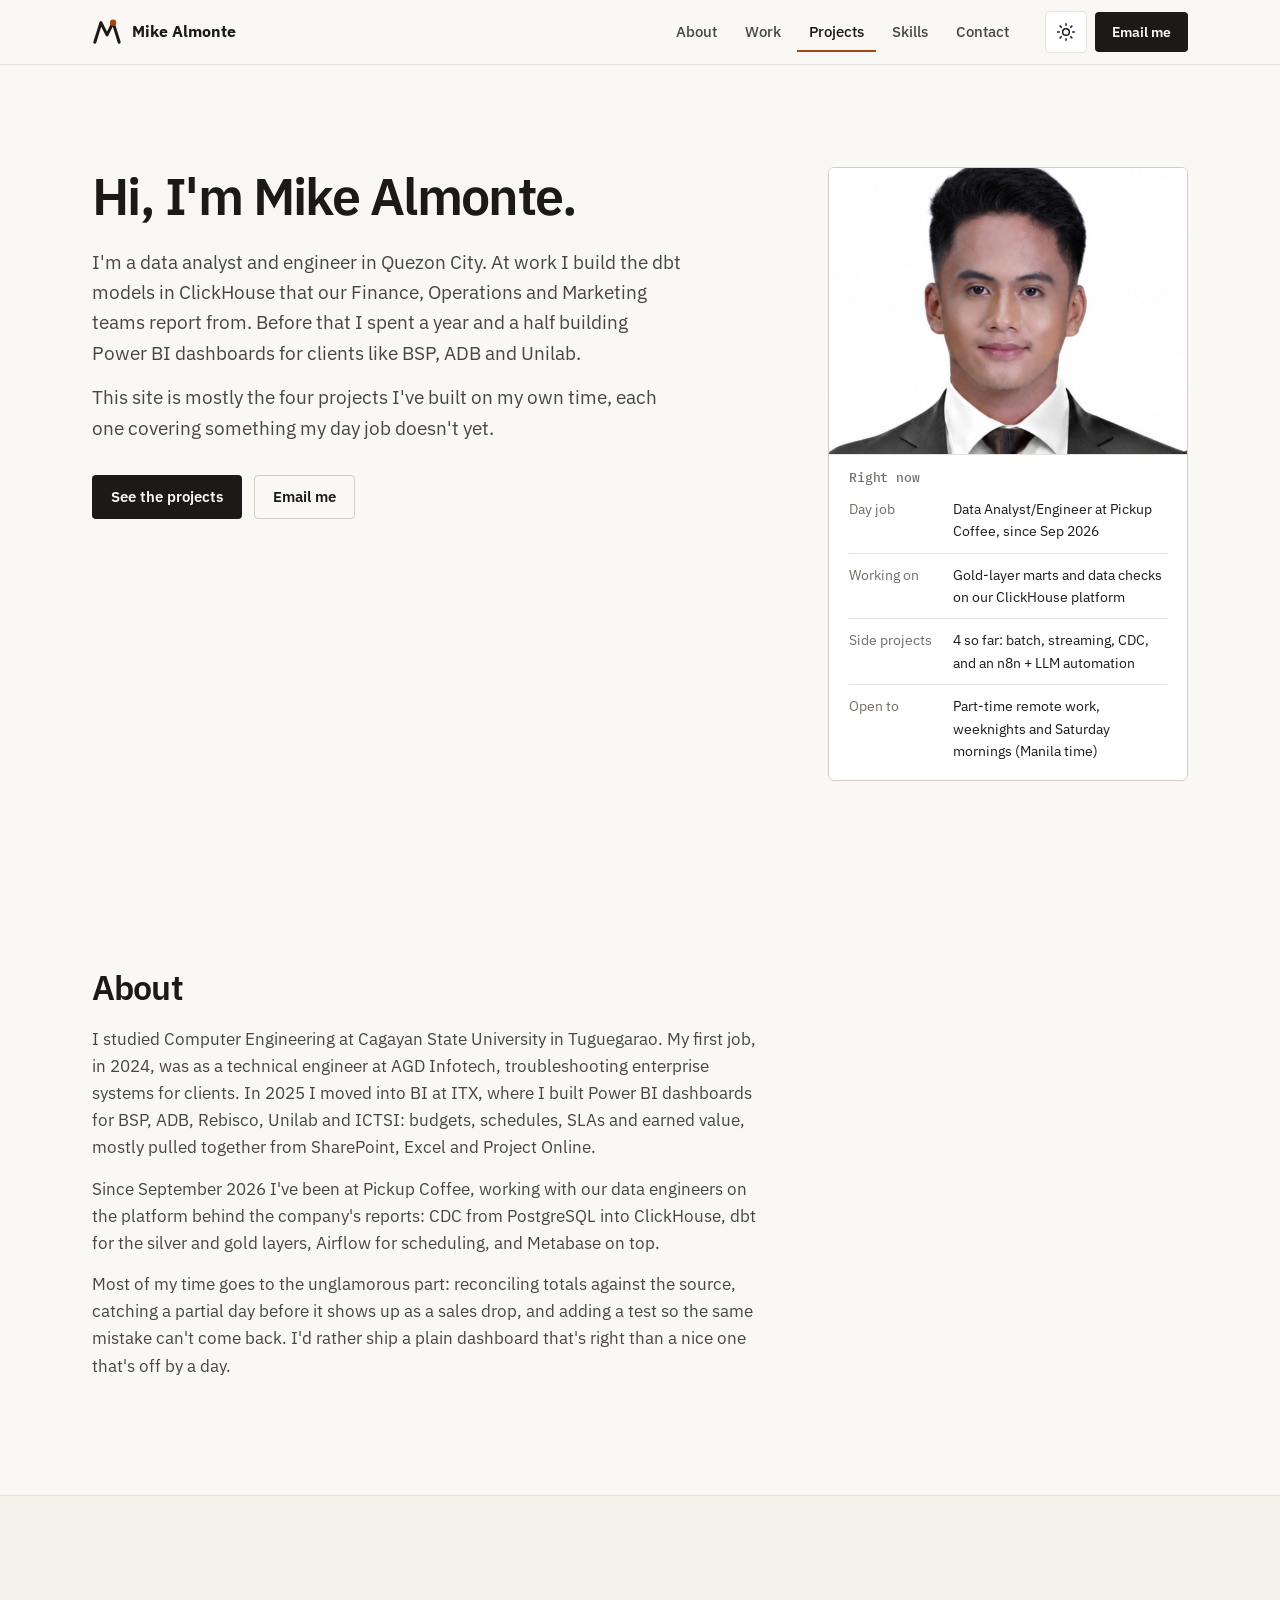
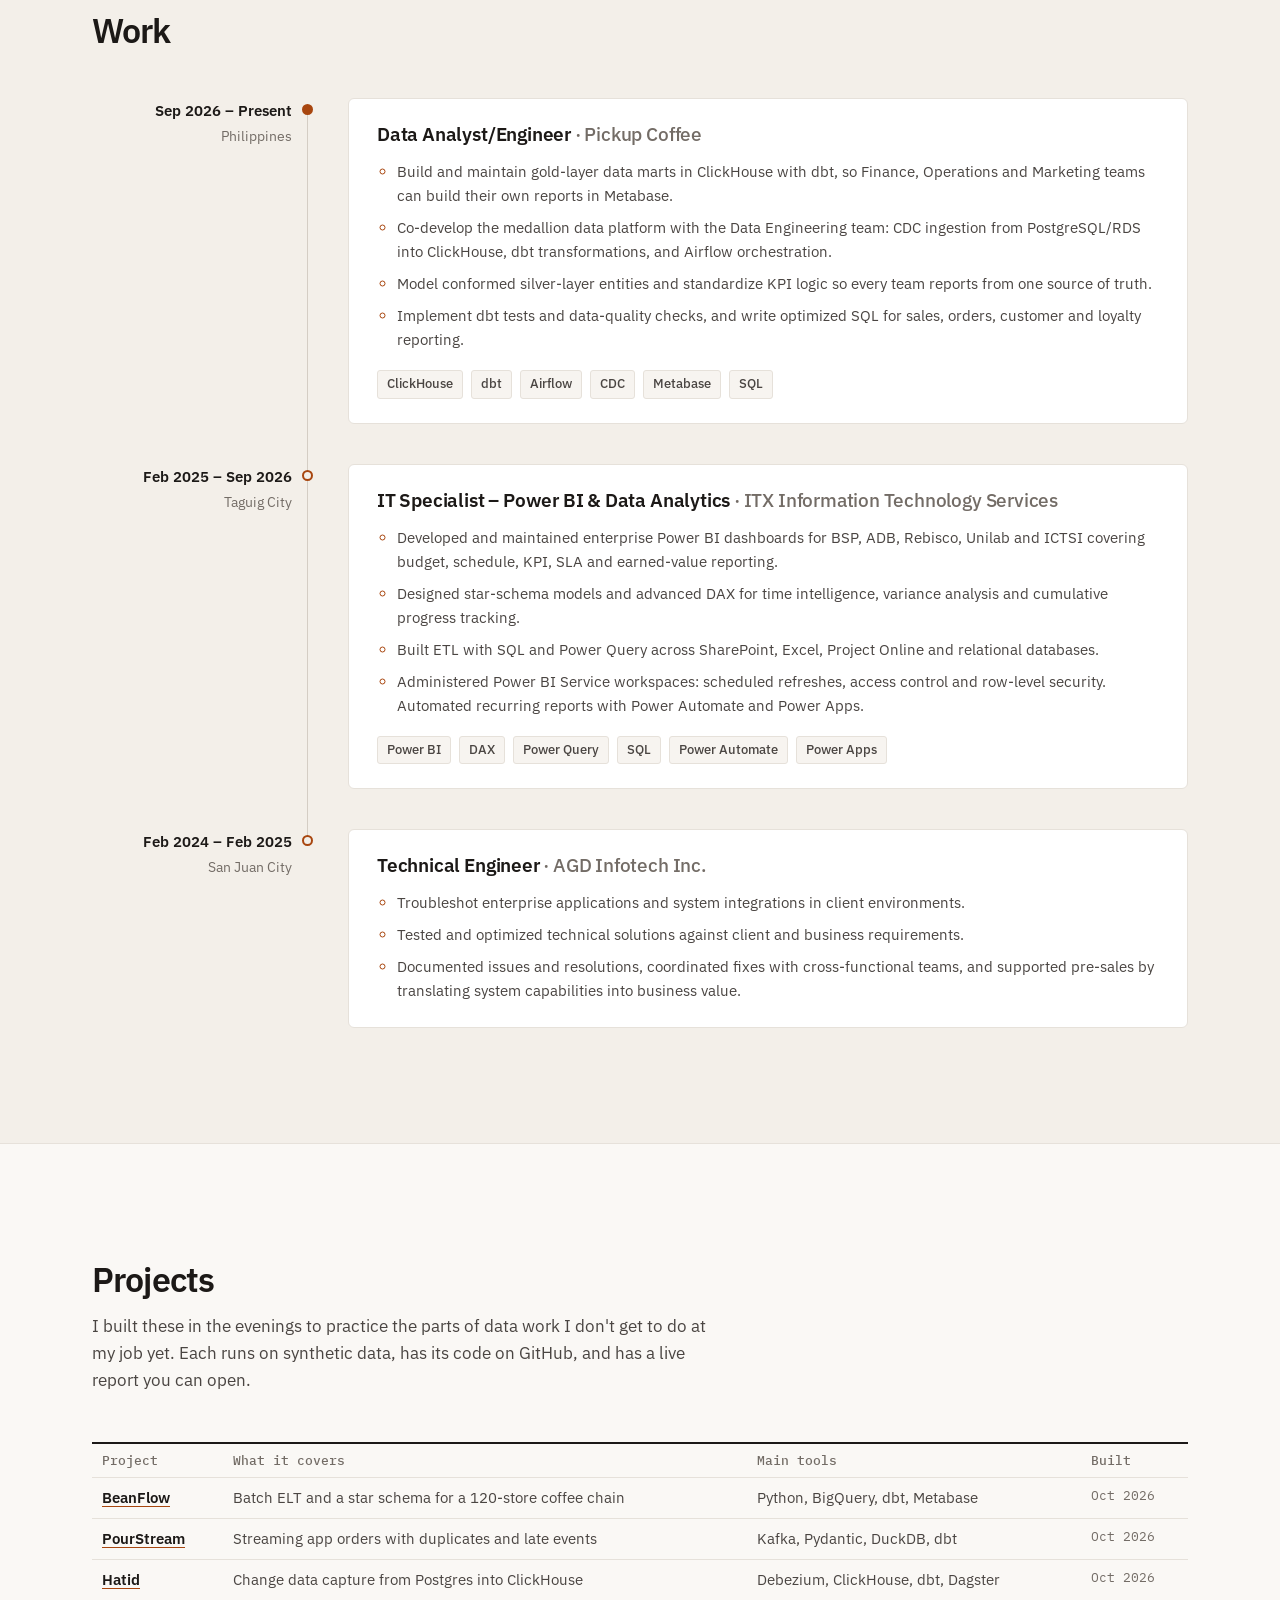
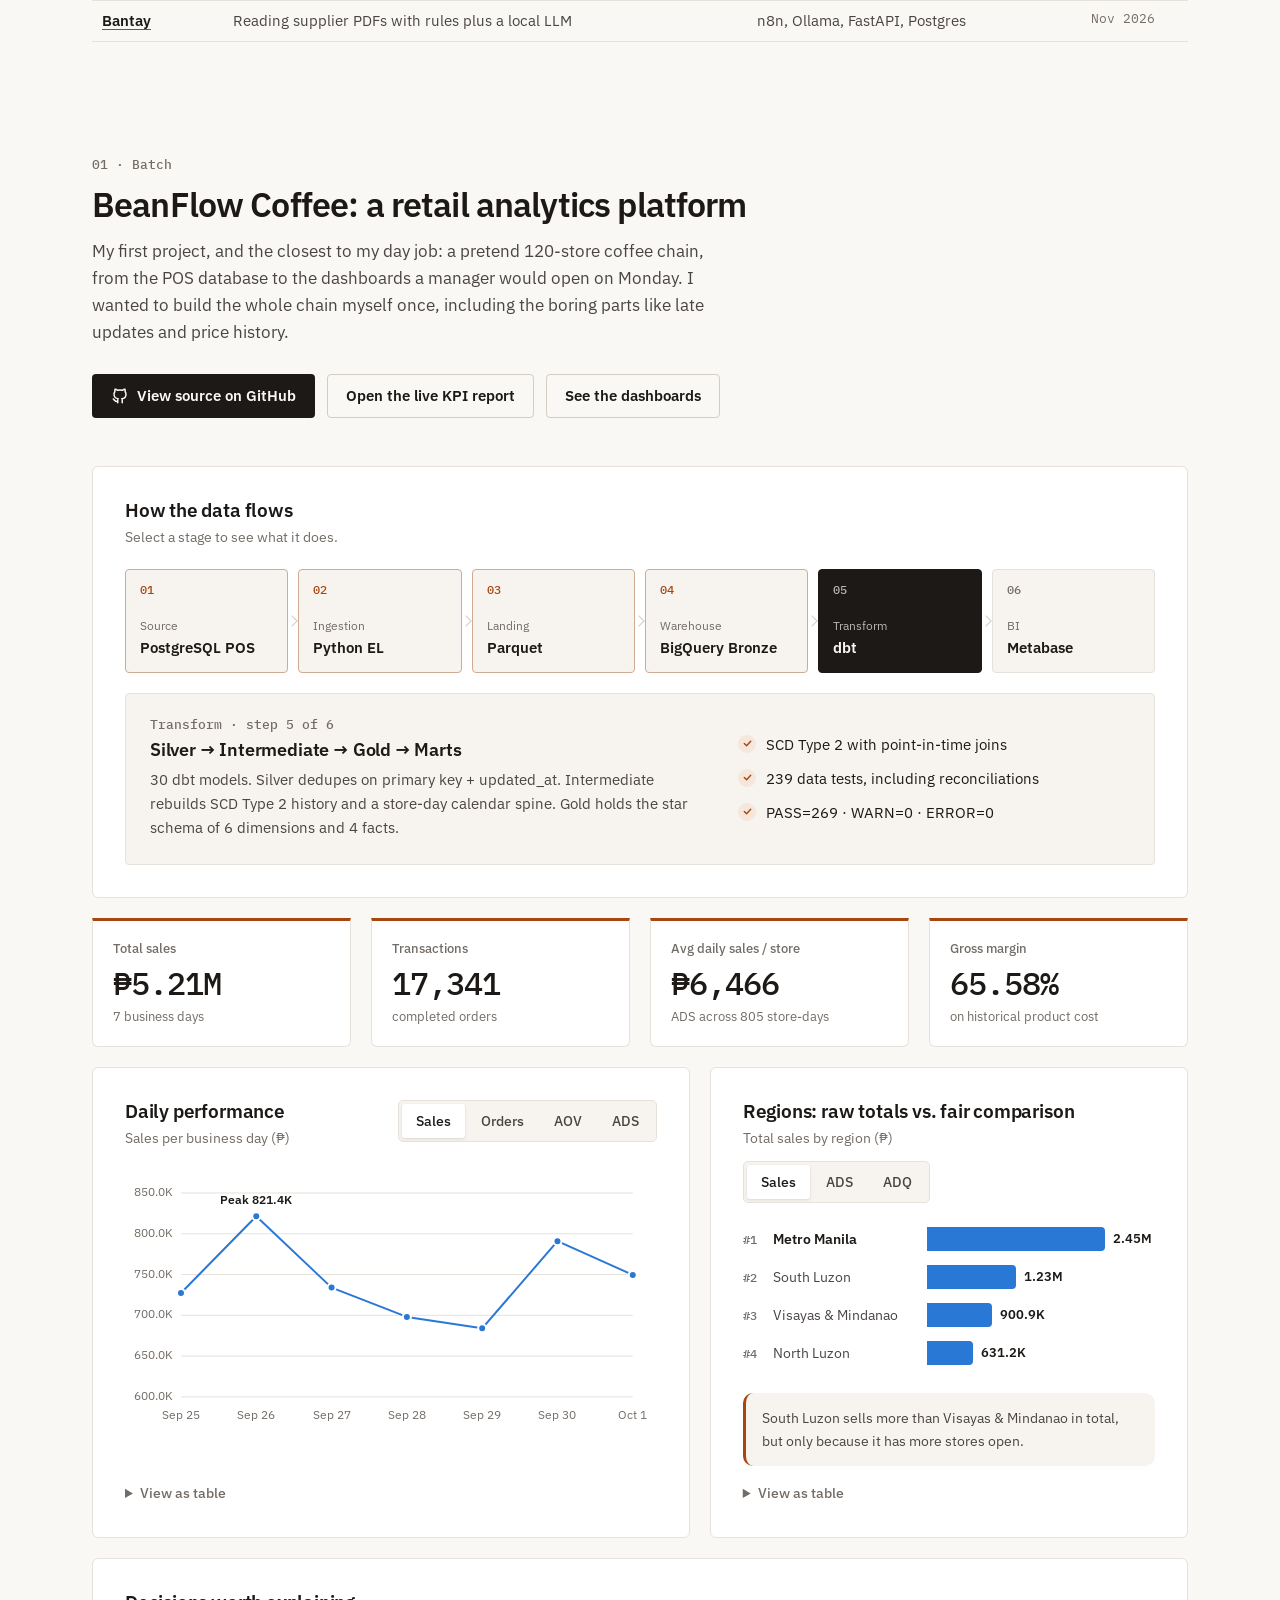
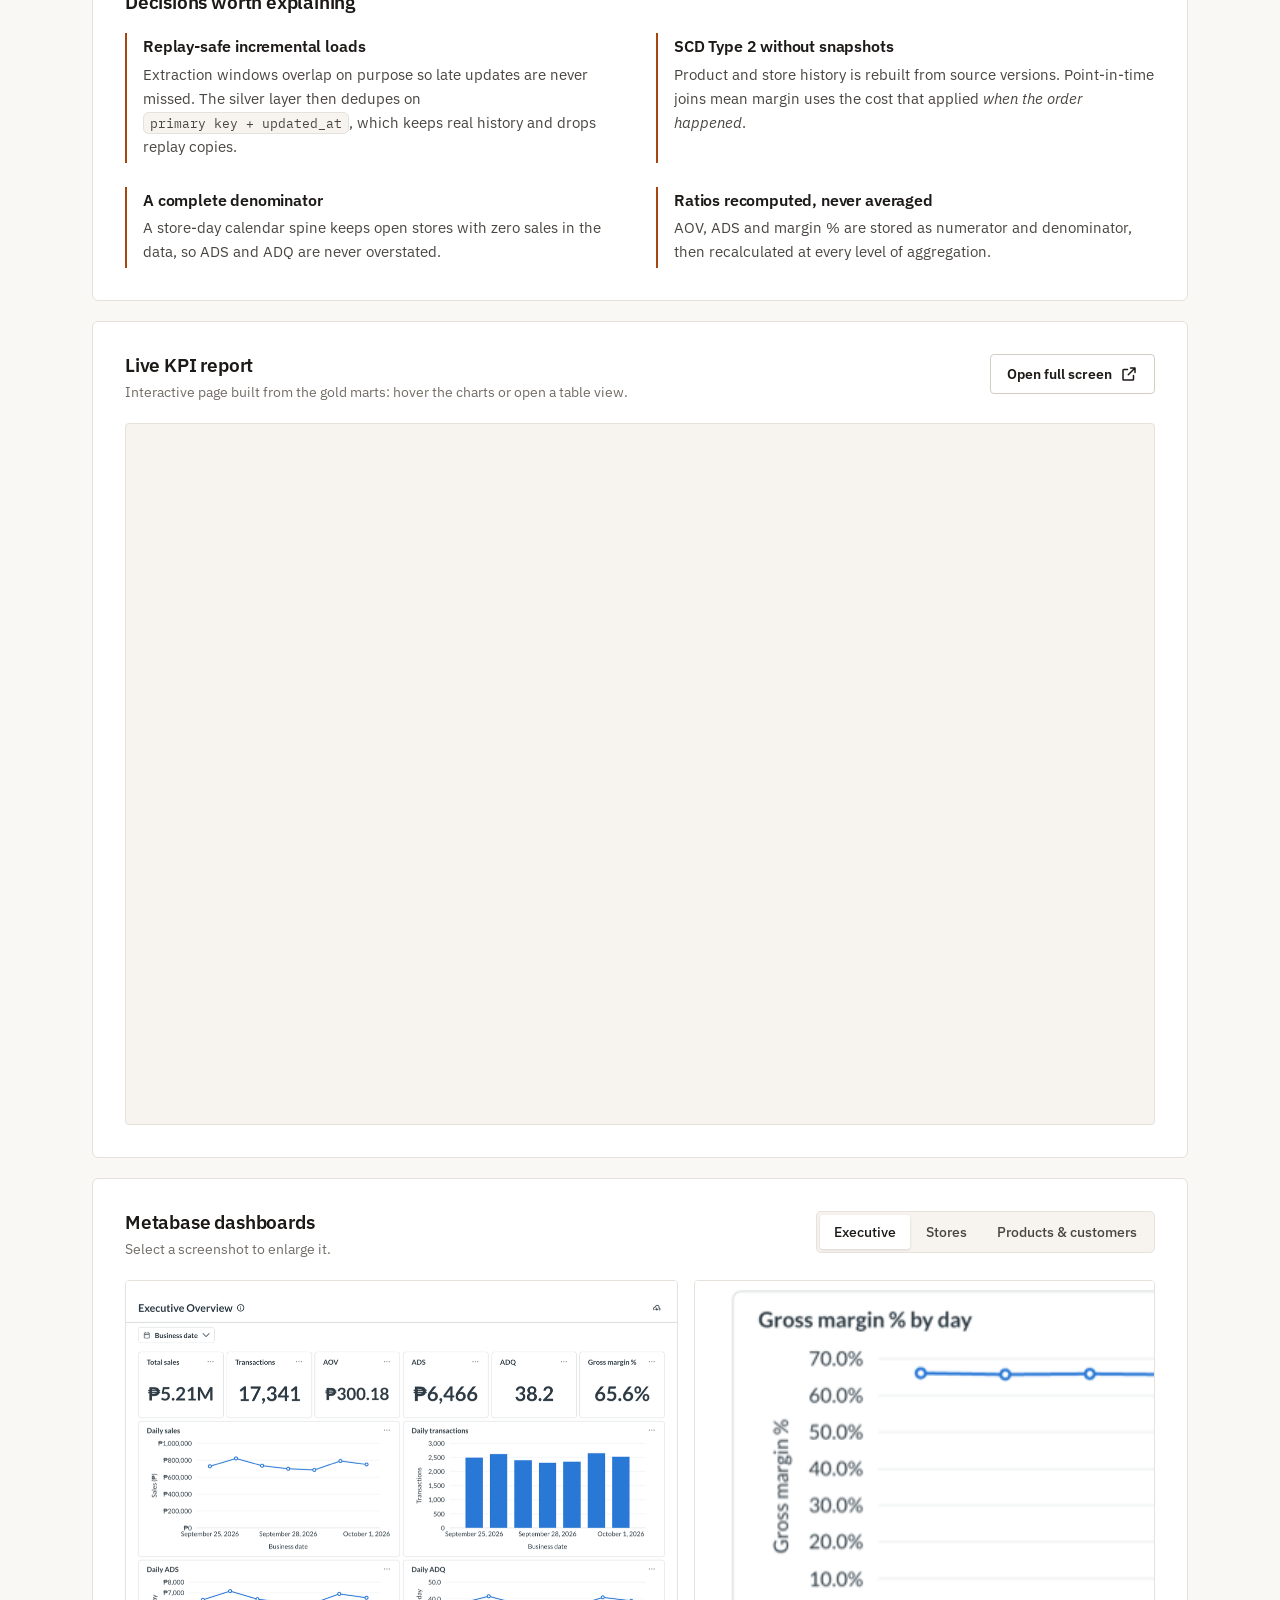
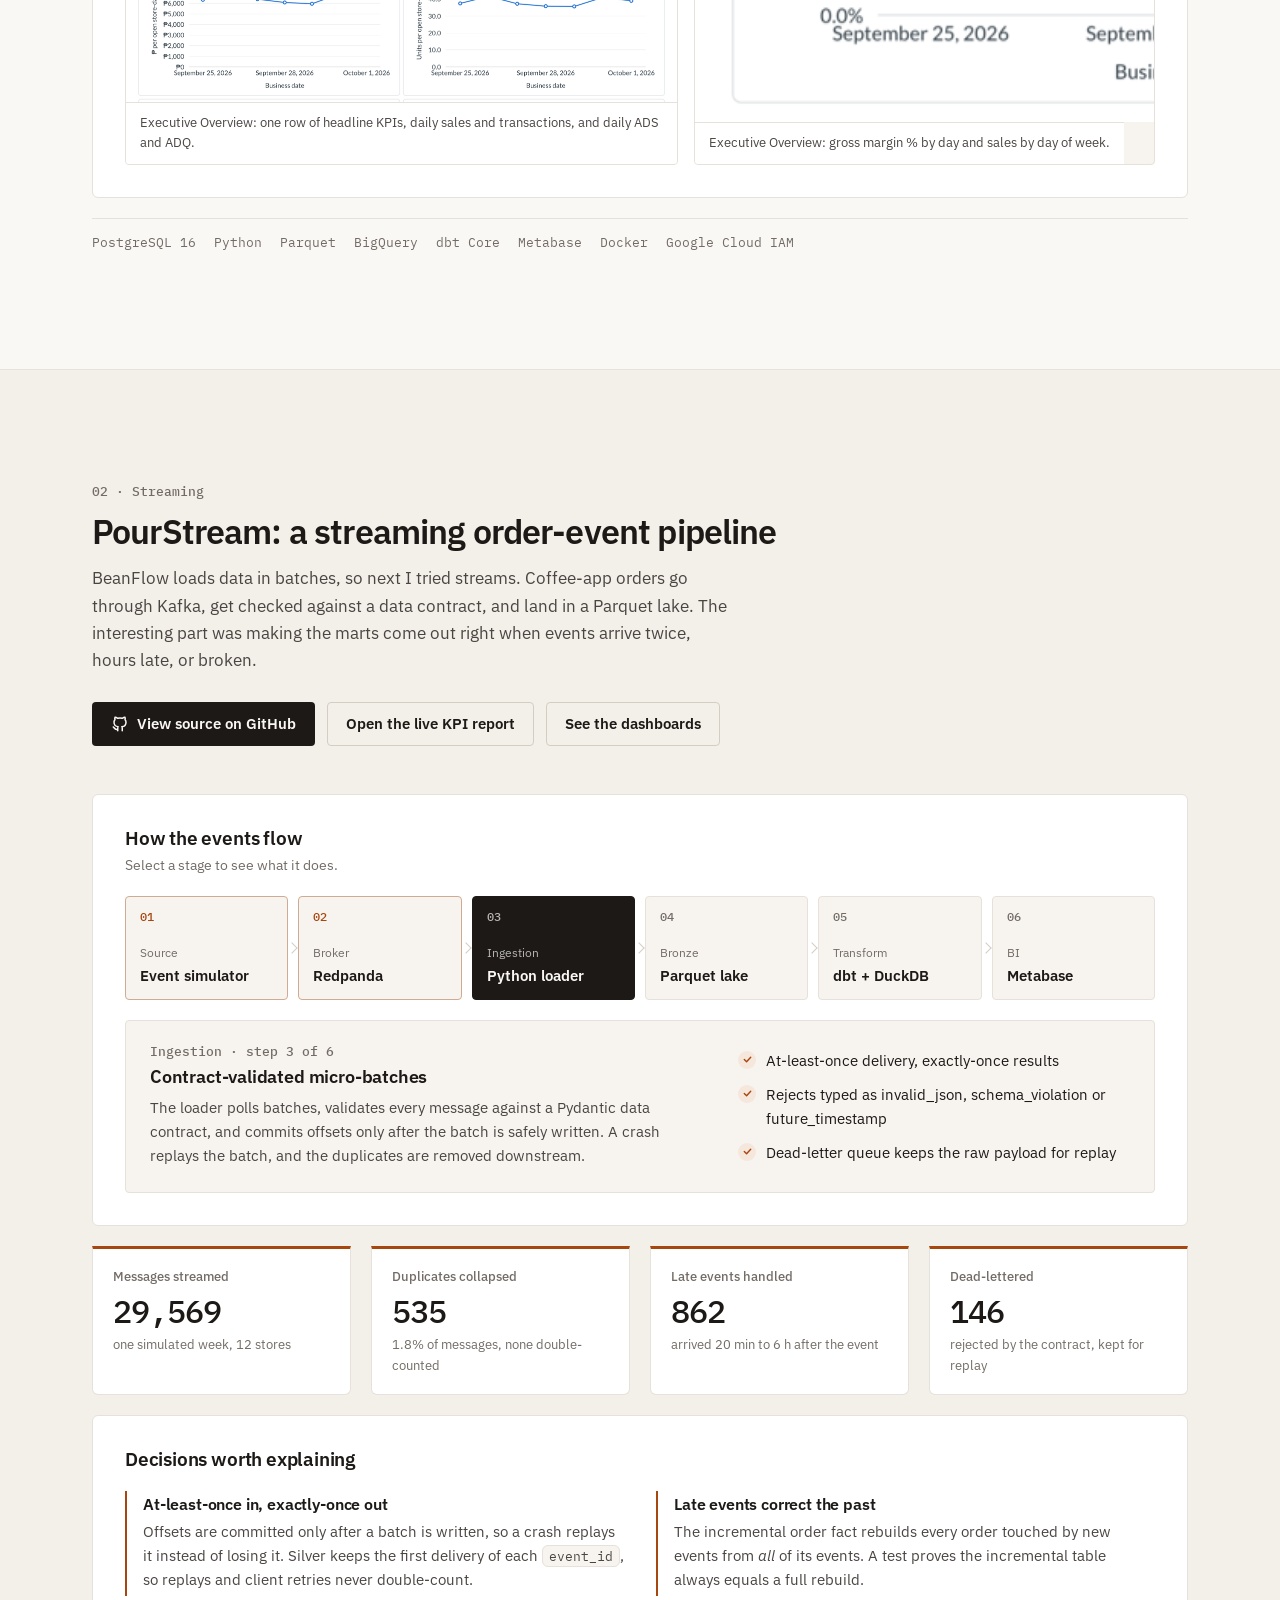
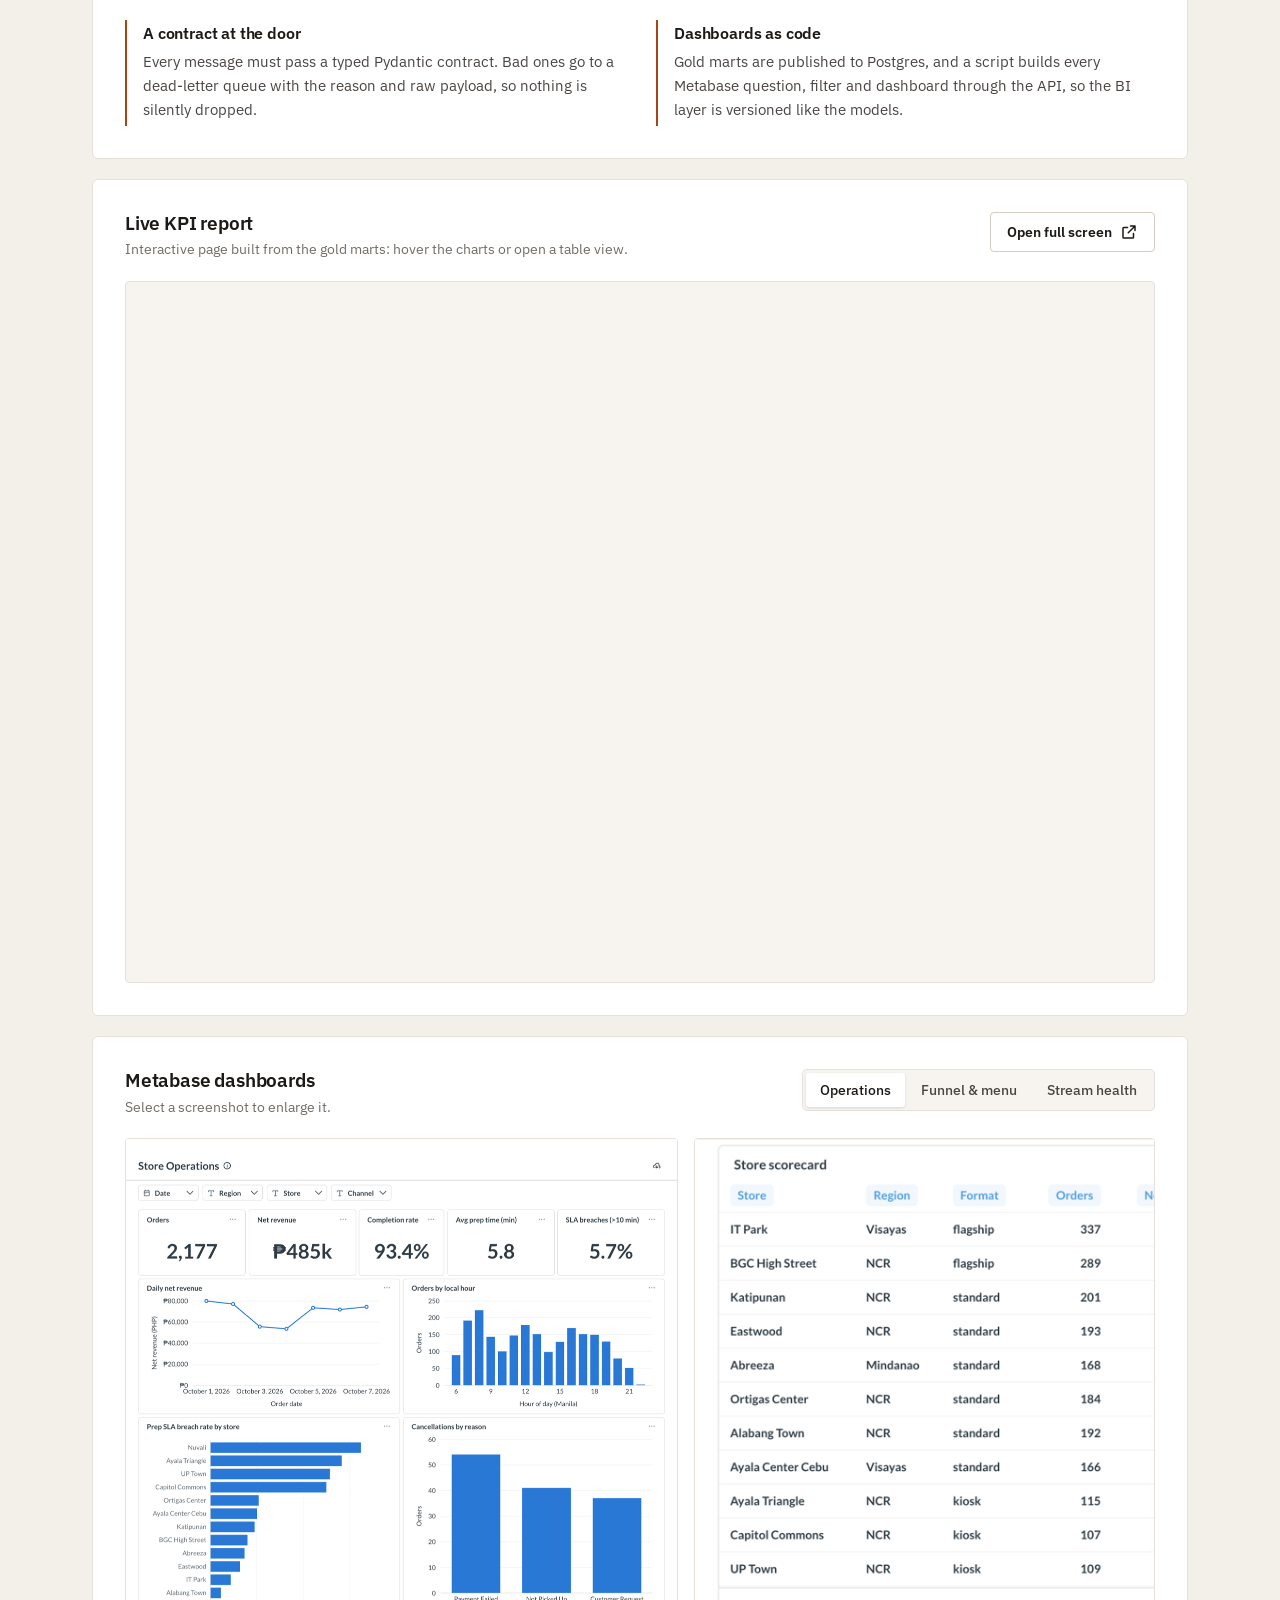
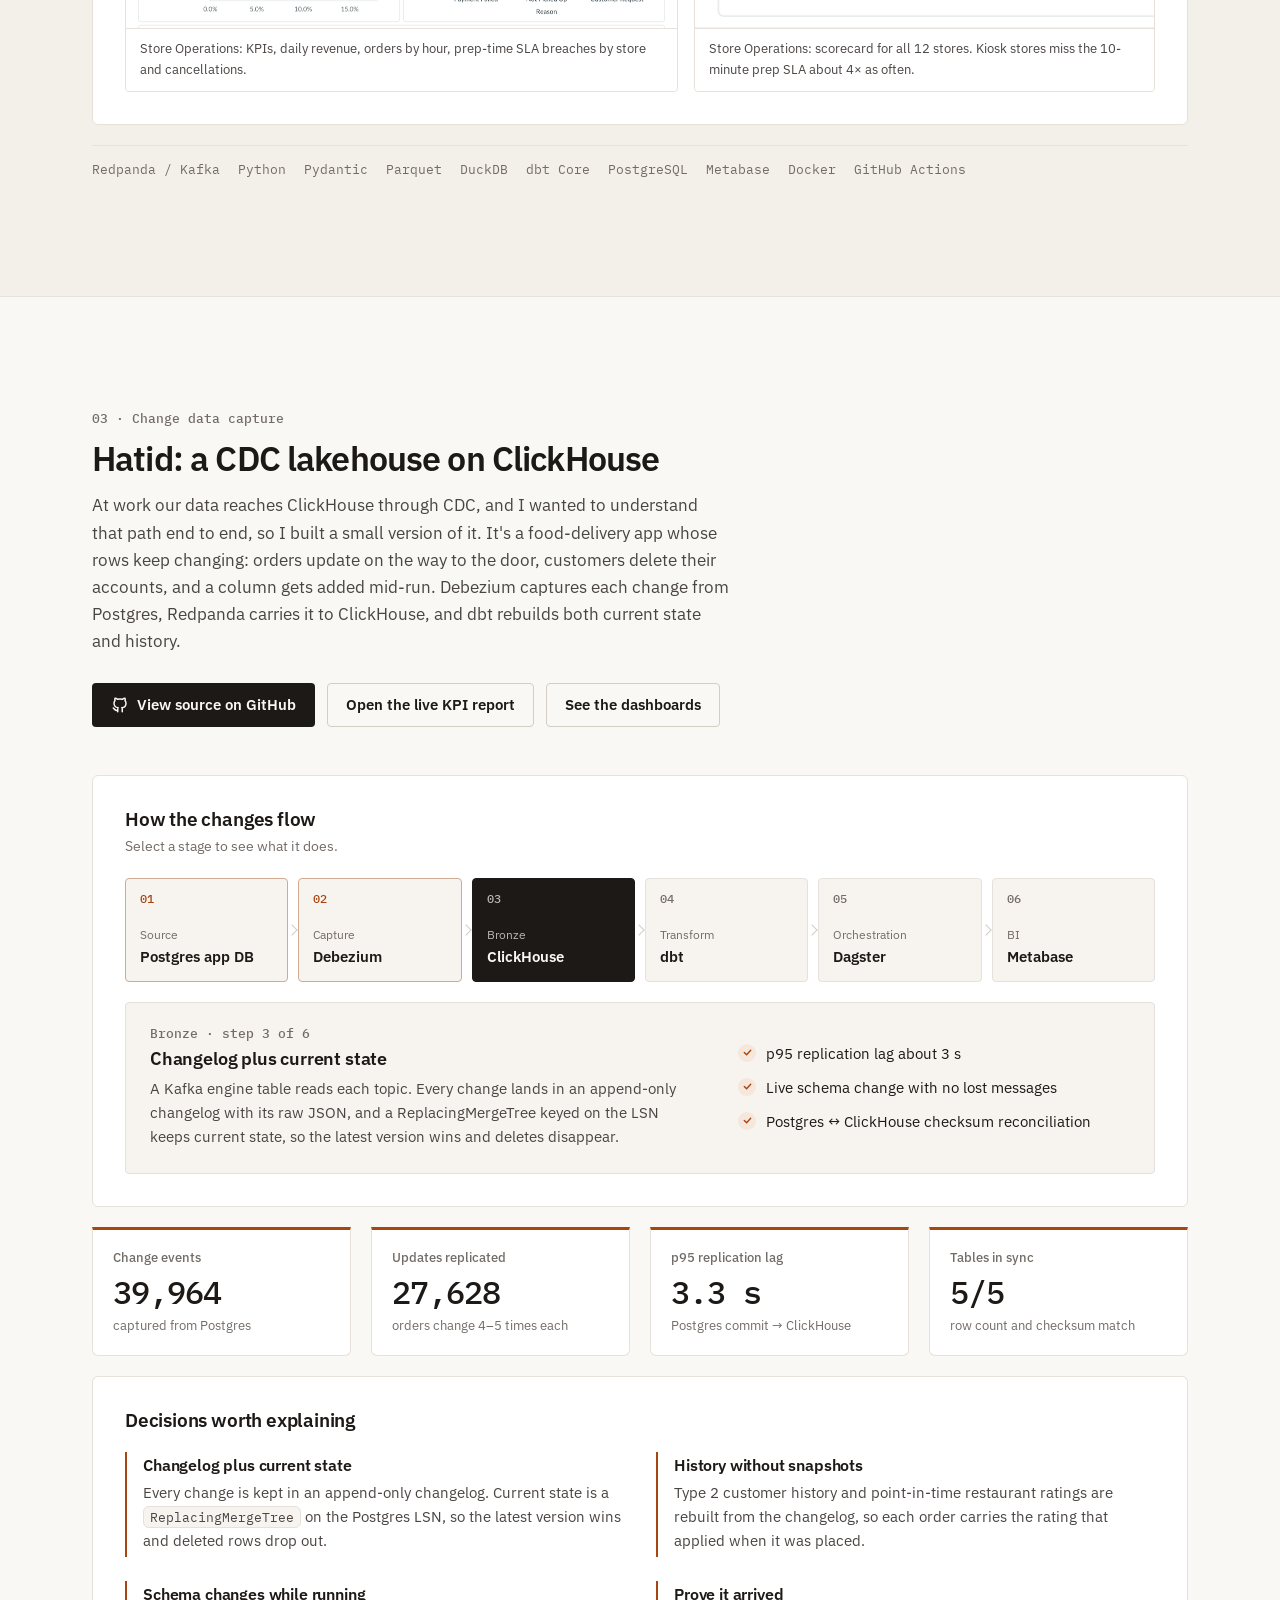
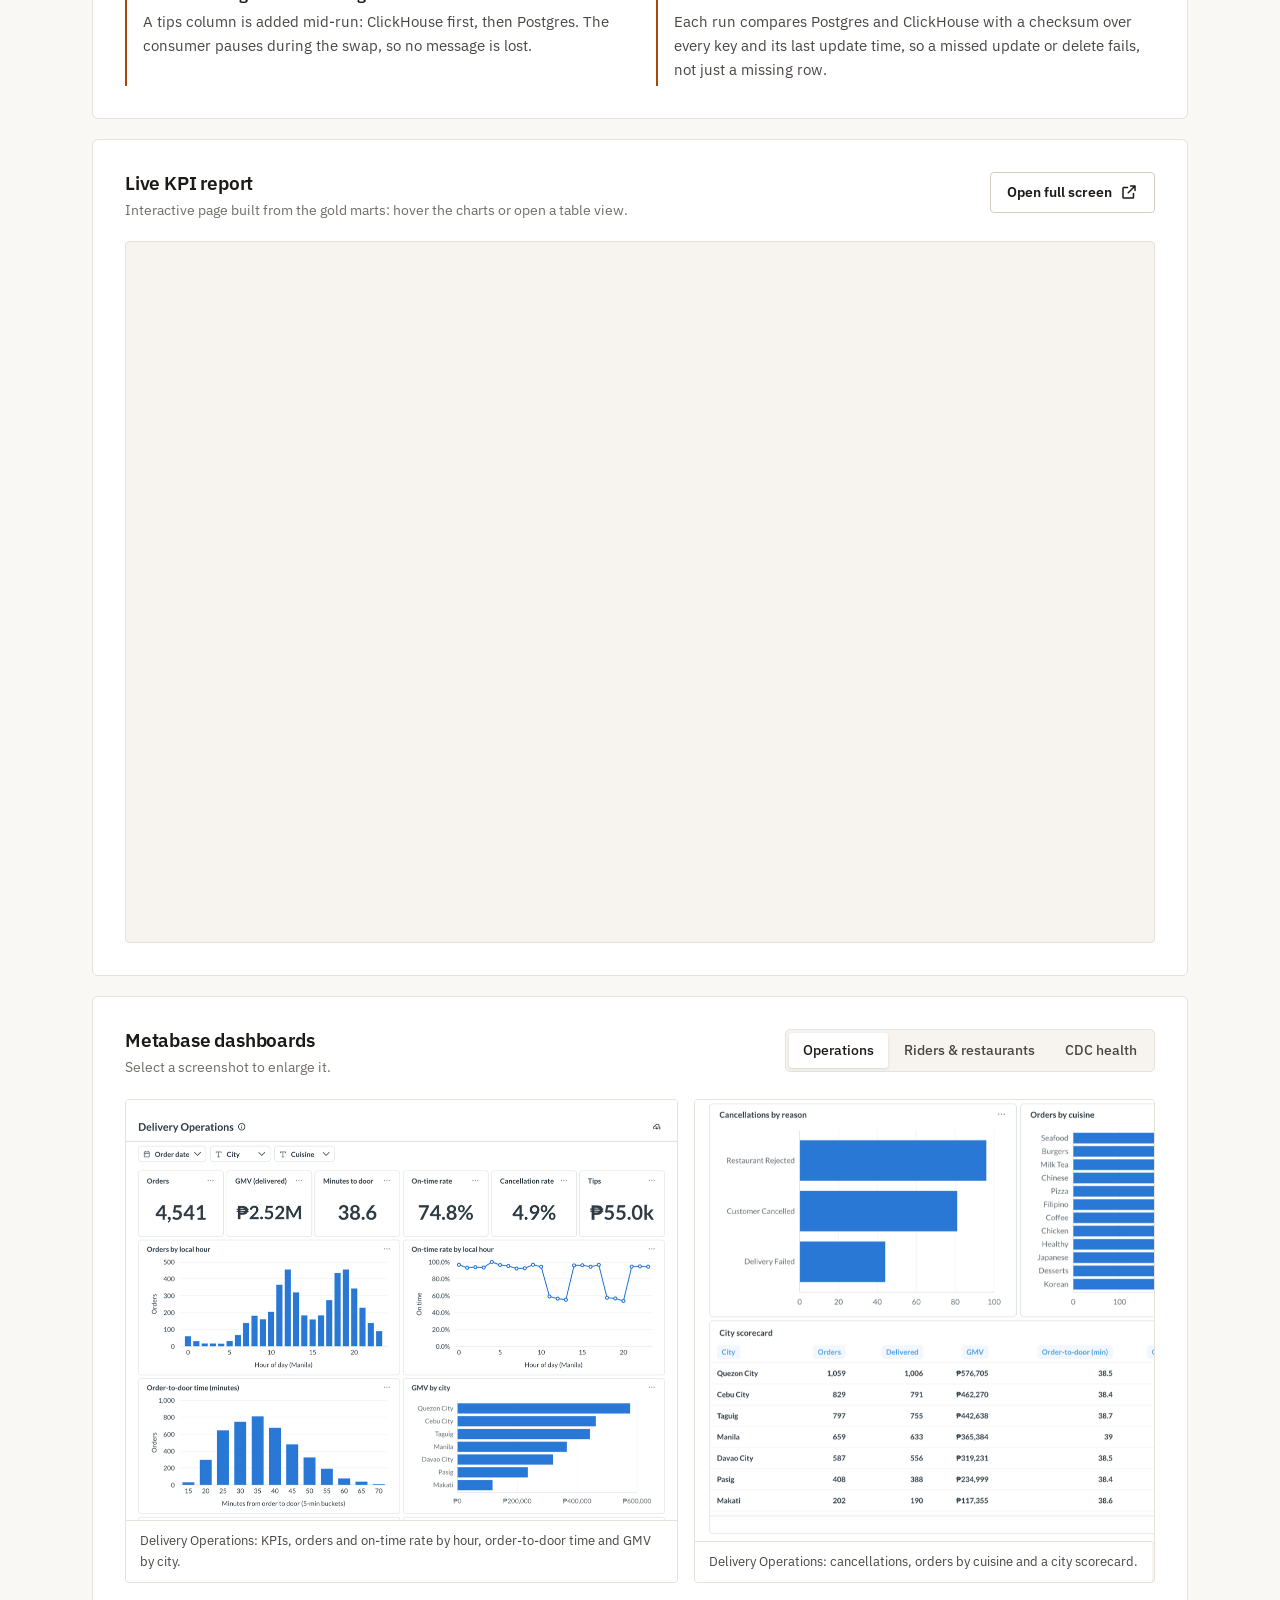
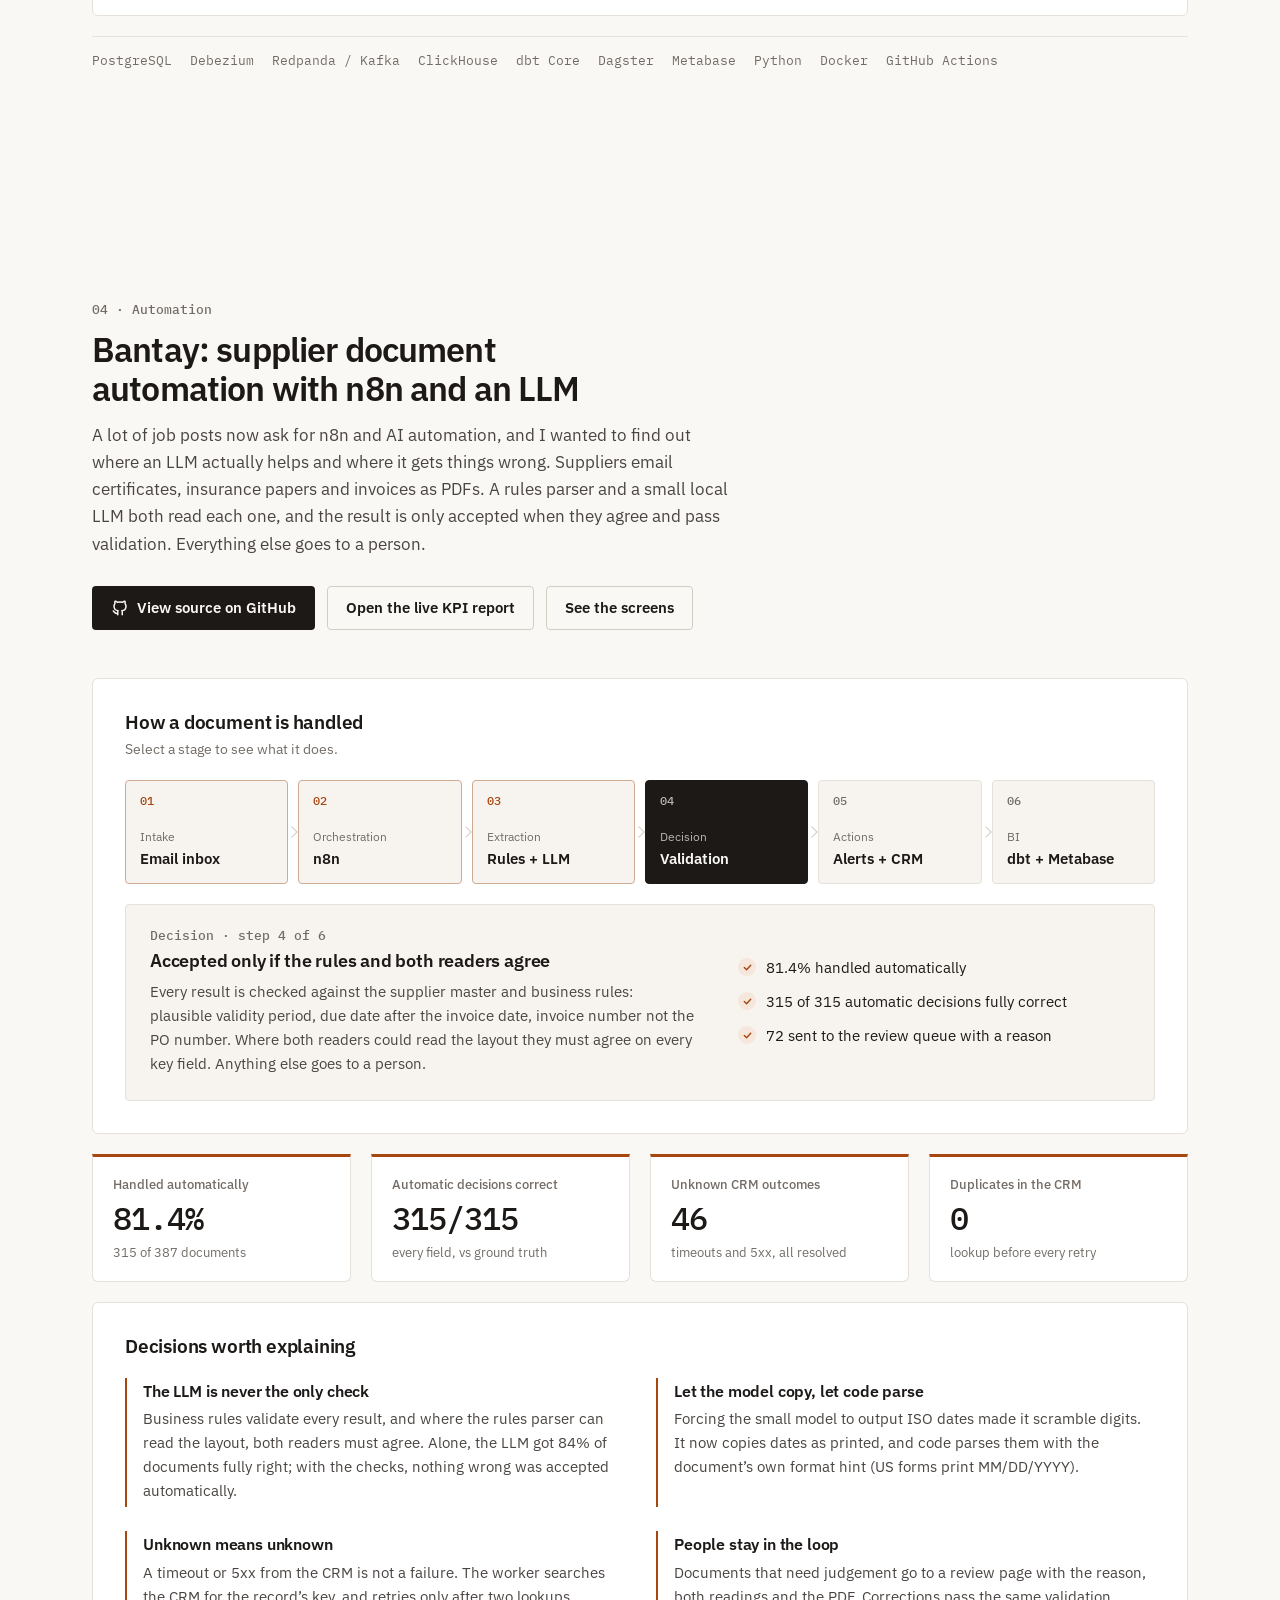
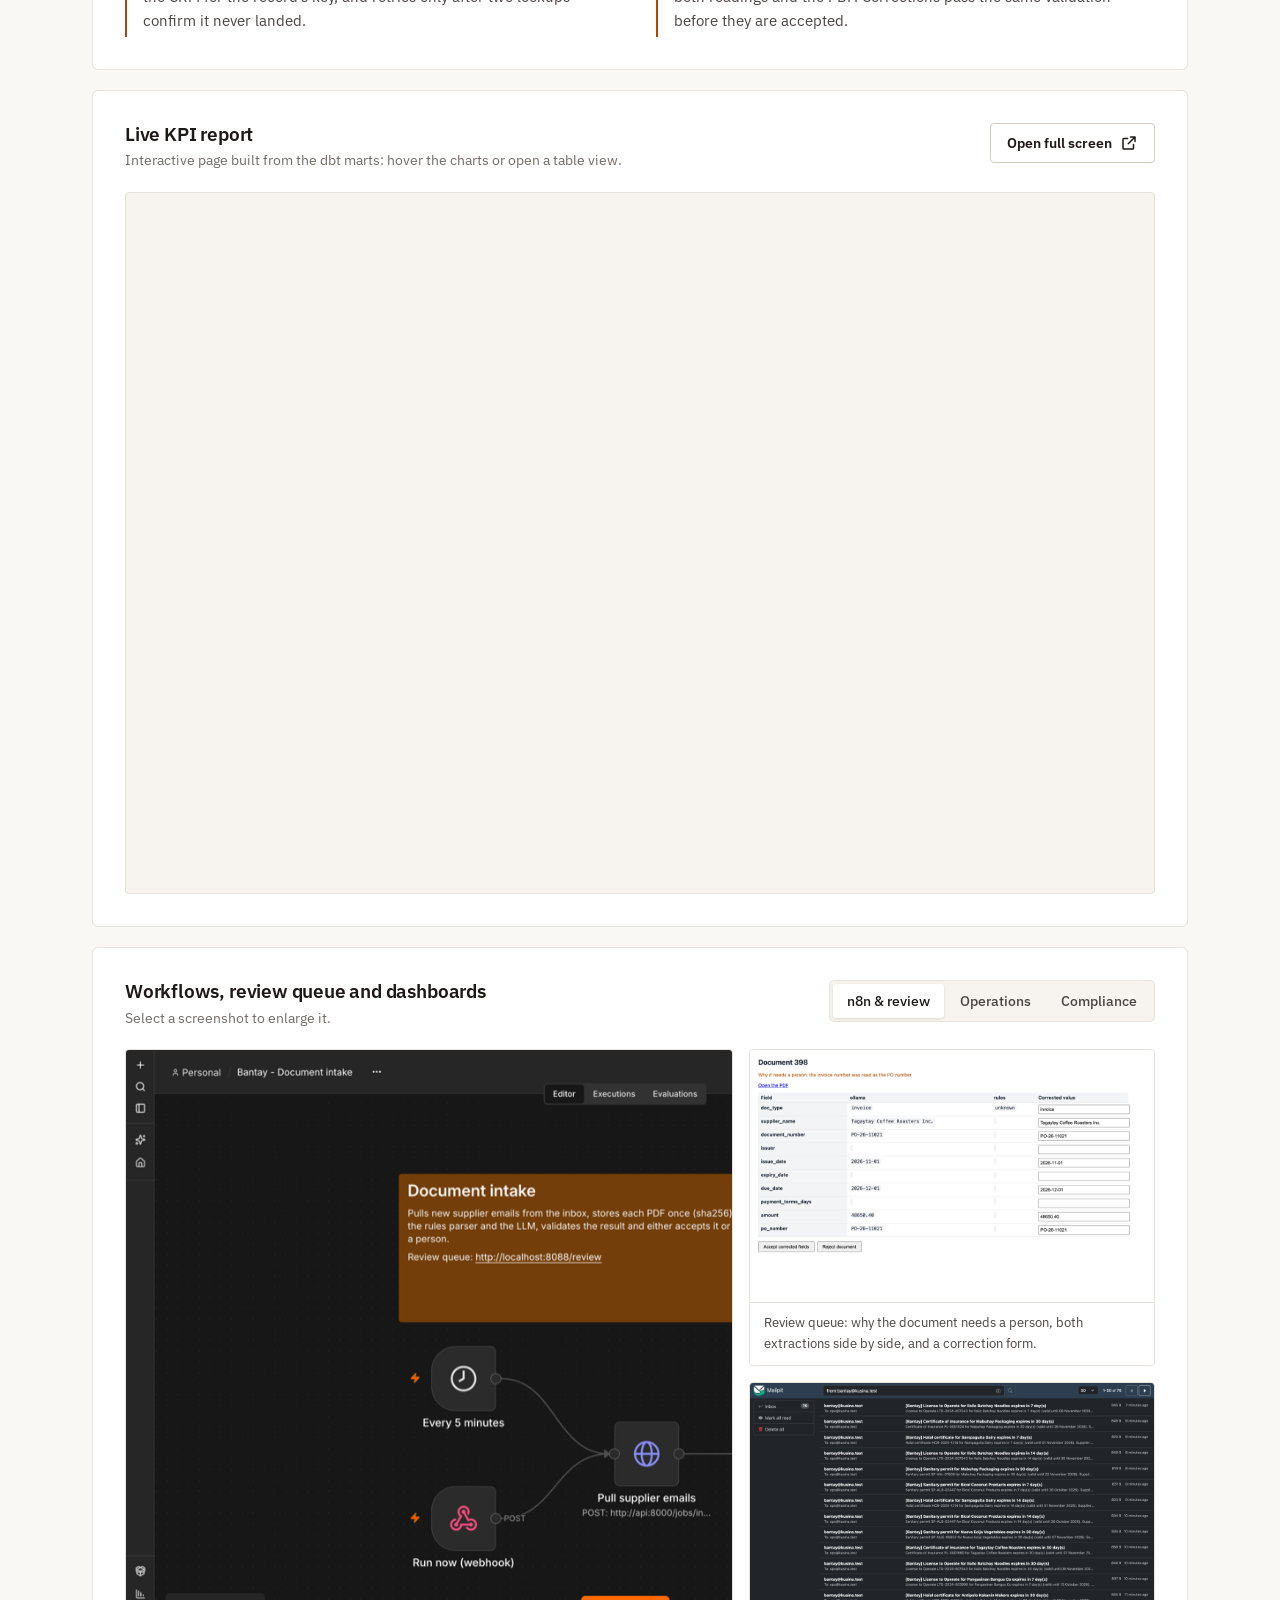
==== commit 8884747a: "feat: line-chart M logo and favicon Co-Authored-By: Claude Opus 5.5 <noreply@anthropic.com>" ====
--- a/index.html
+++ b/index.html
@@ -49,7 +49,7 @@
   <header class="site-header" id="top">
     <nav class="nav container" aria-label="Main">
       <a class="brand" href="#top" aria-label="Mike Jay-Vee Almonte, back to top">
-        <span class="brand-mark" aria-hidden="true">MA</span>
+        <svg class="brand-mark" viewBox="0 0 32 32" aria-hidden="true"><polyline points="3,27 9.5,6 16,19 22.5,6 29,27"/><circle cx="22.5" cy="6" r="3.4"/></svg>
         <span class="brand-name">Mike Almonte</span>
       </a>
 
--- a/assets/css/style.css
+++ b/assets/css/style.css
@@ -159,10 +159,9 @@
 .site-header.scrolled { border-bottom-color: var(--line-strong); }
 .nav { height: var(--header-h); display: flex; align-items: center; gap: 24px; }
 .brand { display: inline-flex; align-items: center; gap: 10px; text-decoration: none; font-weight: 700; }
-.brand-mark {
-  display: grid; place-items: center; width: 34px; height: 34px; border-radius: 3px;
-  background: var(--accent); color: var(--accent-ink); font: 600 13px/1 var(--font-mono);
-}
+.brand-mark { width: 30px; height: 30px; overflow: visible; }
+.brand-mark polyline { fill: none; stroke: var(--ink); stroke-width: 3.2; stroke-linecap: round; stroke-linejoin: round; }
+.brand-mark circle { fill: var(--accent); }
 .brand-name { font-size: 16px; }
 .nav-links { display: flex; gap: 4px; list-style: none; margin-left: auto; }
 .nav-links a {
